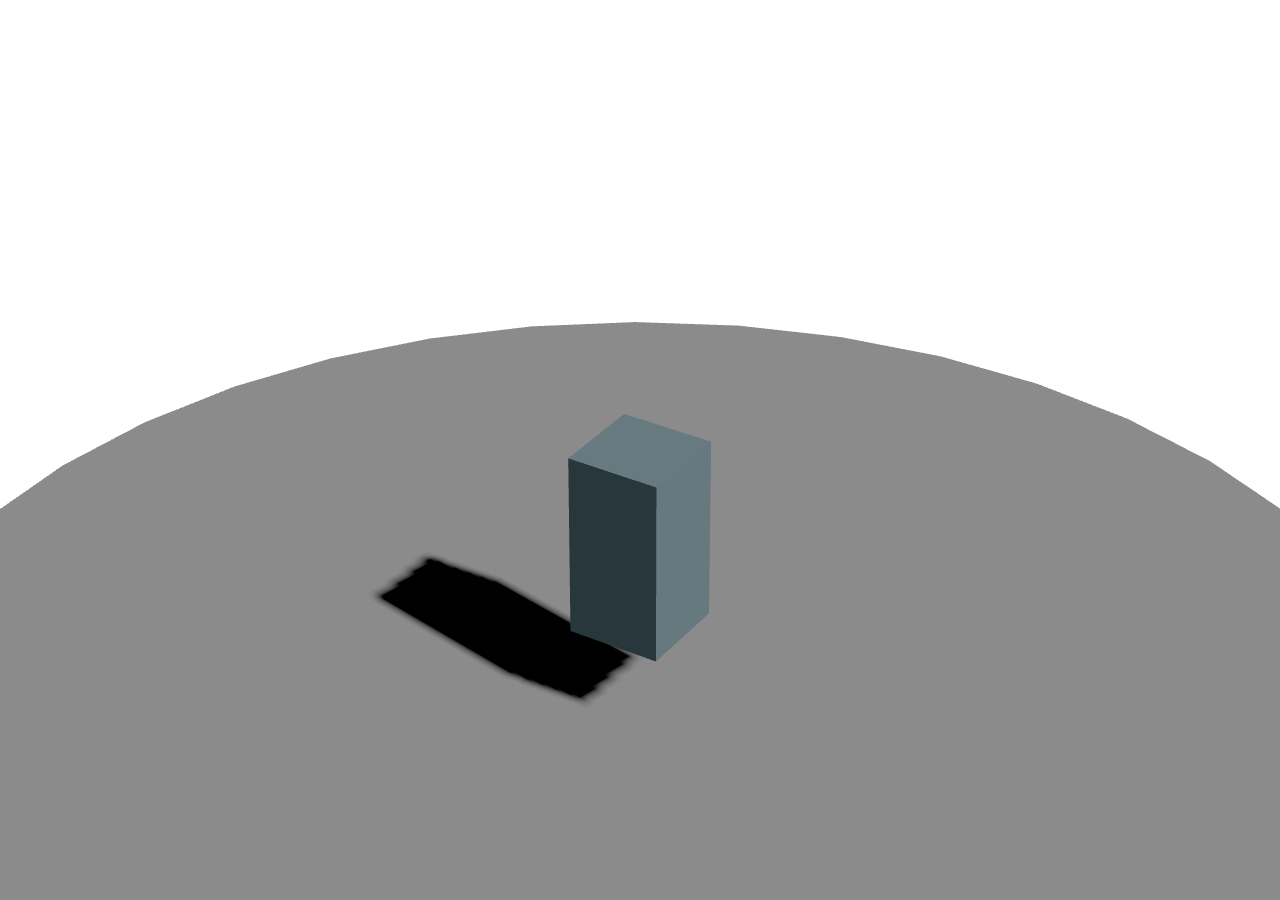
==== index.html @ 312f81fc "Updates" ====
<!doctype html>
<html lang="en">
	<head>
		<meta charset="utf-8" />
		<link rel="icon" href="./favicon.png" />
		<meta name="viewport" content="width=device-width, initial-scale=1" />
		
		<link href="./_app/immutable/assets/2.ef5khwWF.css" rel="stylesheet">
		<link rel="modulepreload" href="./_app/immutable/entry/start.CnGV3Fio.js">
		<link rel="modulepreload" href="./_app/immutable/chunks/entry.BE5B77Zh.js">
		<link rel="modulepreload" href="./_app/immutable/chunks/runtime.Bim-CxsK.js">
		<link rel="modulepreload" href="./_app/immutable/chunks/index.ByXr79-P.js">
		<link rel="modulepreload" href="./_app/immutable/chunks/utils.BVu7suG2.js">
		<link rel="modulepreload" href="./_app/immutable/entry/app.fqS5FLGu.js">
		<link rel="modulepreload" href="./_app/immutable/chunks/render.BRqsvB9q.js">
		<link rel="modulepreload" href="./_app/immutable/chunks/disclose-version.CqPNmbR0.js">
		<link rel="modulepreload" href="./_app/immutable/chunks/index-client.Dnh3FlEX.js">
		<link rel="modulepreload" href="./_app/immutable/chunks/store.BLKL_Ris.js">
		<link rel="modulepreload" href="./_app/immutable/nodes/0.BV6njBDJ.js">
		<link rel="modulepreload" href="./_app/immutable/chunks/snippet.CUXirsE9.js">
		<link rel="modulepreload" href="./_app/immutable/nodes/2.B0wXvwvl.js">
		<link rel="modulepreload" href="./_app/immutable/chunks/lifecycle.EhUpdUOj.js">
	</head>
	<body data-sveltekit-preload-data="hover">
		<div style="display: contents"><!--[--><!--[--><!----><!----><div class="svelte-kvc0f0"><div class="svelte-1osucwe"><canvas class="svelte-1osucwe"><!--[!--><!--]--></canvas></div><!----></div><!----><!----><!----><!--]--> <!--[!--><!--]--><!--]-->
			
			<script>
				{
					__sveltekit_2rb0vq = {
						base: new URL(".", location).pathname.slice(0, -1)
					};

					const element = document.currentScript.parentElement;

					const data = [null,null];

					Promise.all([
						import("./_app/immutable/entry/start.CnGV3Fio.js"),
						import("./_app/immutable/entry/app.fqS5FLGu.js")
					]).then(([kit, app]) => {
						kit.start(app, element, {
							node_ids: [0, 2],
							data,
							form: null,
							error: null
						});
					});
				}
			</script>
		</div>
	</body>
</html>
---- _app/immutable/assets/2.ef5khwWF.css ----
div.svelte-1osucwe{position:relative;width:100%;height:100%}canvas.svelte-1osucwe{display:block;position:relative;width:100%;height:100%}body,html{margin:0}div.svelte-kvc0f0{position:absolute;height:100%;width:100%}
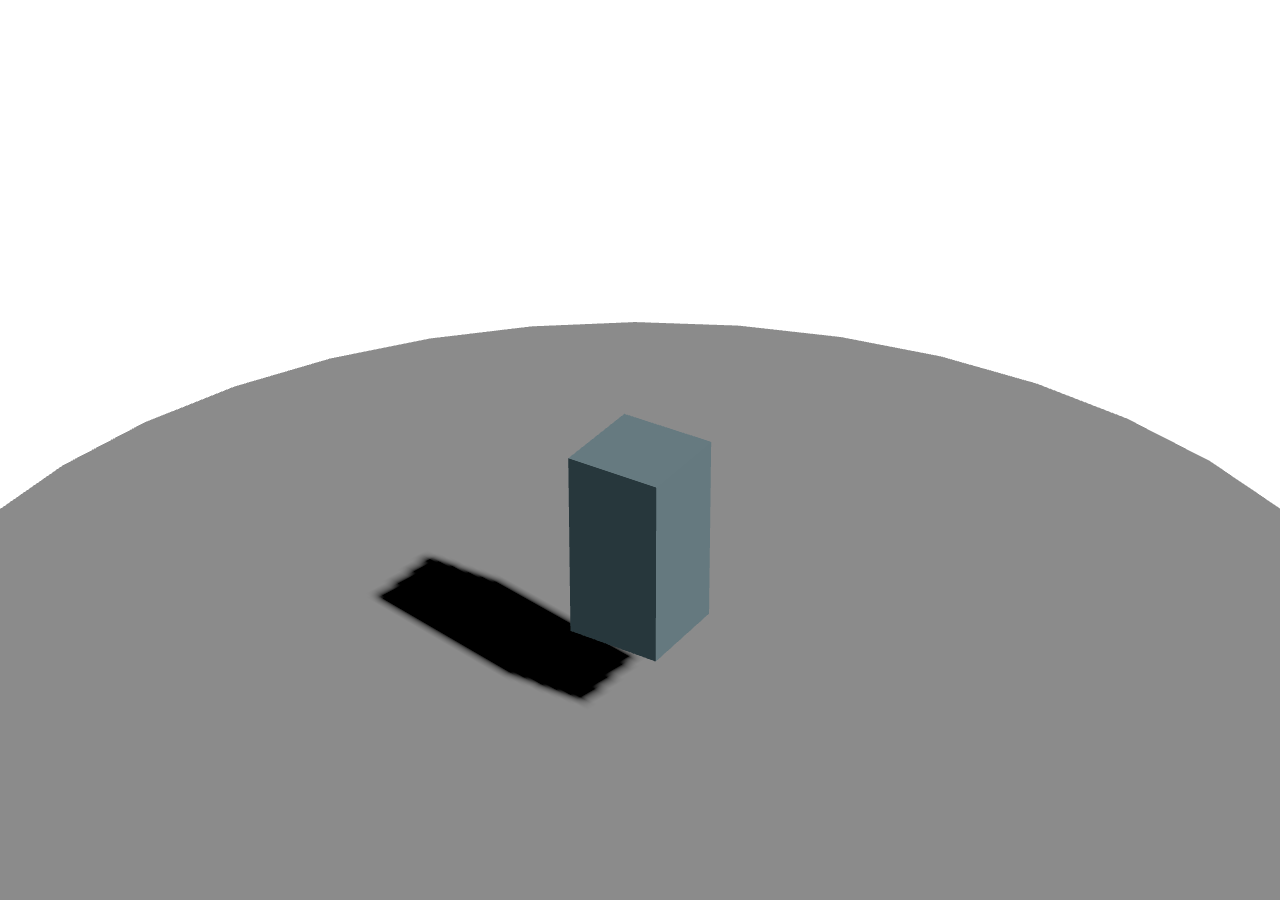
==== commit 82f929da: "v0.0" ====
--- a/index.html
+++ b/index.html
@@ -6,12 +6,12 @@
 		<meta name="viewport" content="width=device-width, initial-scale=1" />
 		
 		<link href="./_app/immutable/assets/2.ef5khwWF.css" rel="stylesheet">
-		<link rel="modulepreload" href="./_app/immutable/entry/start.CnGV3Fio.js">
-		<link rel="modulepreload" href="./_app/immutable/chunks/entry.BE5B77Zh.js">
+		<link rel="modulepreload" href="./_app/immutable/entry/start.msThS4Kn.js">
+		<link rel="modulepreload" href="./_app/immutable/chunks/entry.BydLOsAO.js">
 		<link rel="modulepreload" href="./_app/immutable/chunks/runtime.Bim-CxsK.js">
 		<link rel="modulepreload" href="./_app/immutable/chunks/index.ByXr79-P.js">
 		<link rel="modulepreload" href="./_app/immutable/chunks/utils.BVu7suG2.js">
-		<link rel="modulepreload" href="./_app/immutable/entry/app.fqS5FLGu.js">
+		<link rel="modulepreload" href="./_app/immutable/entry/app.Dt7-jmW2.js">
 		<link rel="modulepreload" href="./_app/immutable/chunks/render.BRqsvB9q.js">
 		<link rel="modulepreload" href="./_app/immutable/chunks/disclose-version.CqPNmbR0.js">
 		<link rel="modulepreload" href="./_app/immutable/chunks/index-client.Dnh3FlEX.js">
@@ -26,7 +26,7 @@
 			
 			<script>
 				{
-					__sveltekit_2rb0vq = {
+					__sveltekit_1cla6c1 = {
 						base: new URL(".", location).pathname.slice(0, -1)
 					};
 
@@ -35,8 +35,8 @@
 					const data = [null,null];
 
 					Promise.all([
-						import("./_app/immutable/entry/start.CnGV3Fio.js"),
-						import("./_app/immutable/entry/app.fqS5FLGu.js")
+						import("./_app/immutable/entry/start.msThS4Kn.js"),
+						import("./_app/immutable/entry/app.Dt7-jmW2.js")
 					]).then(([kit, app]) => {
 						kit.start(app, element, {
 							node_ids: [0, 2],
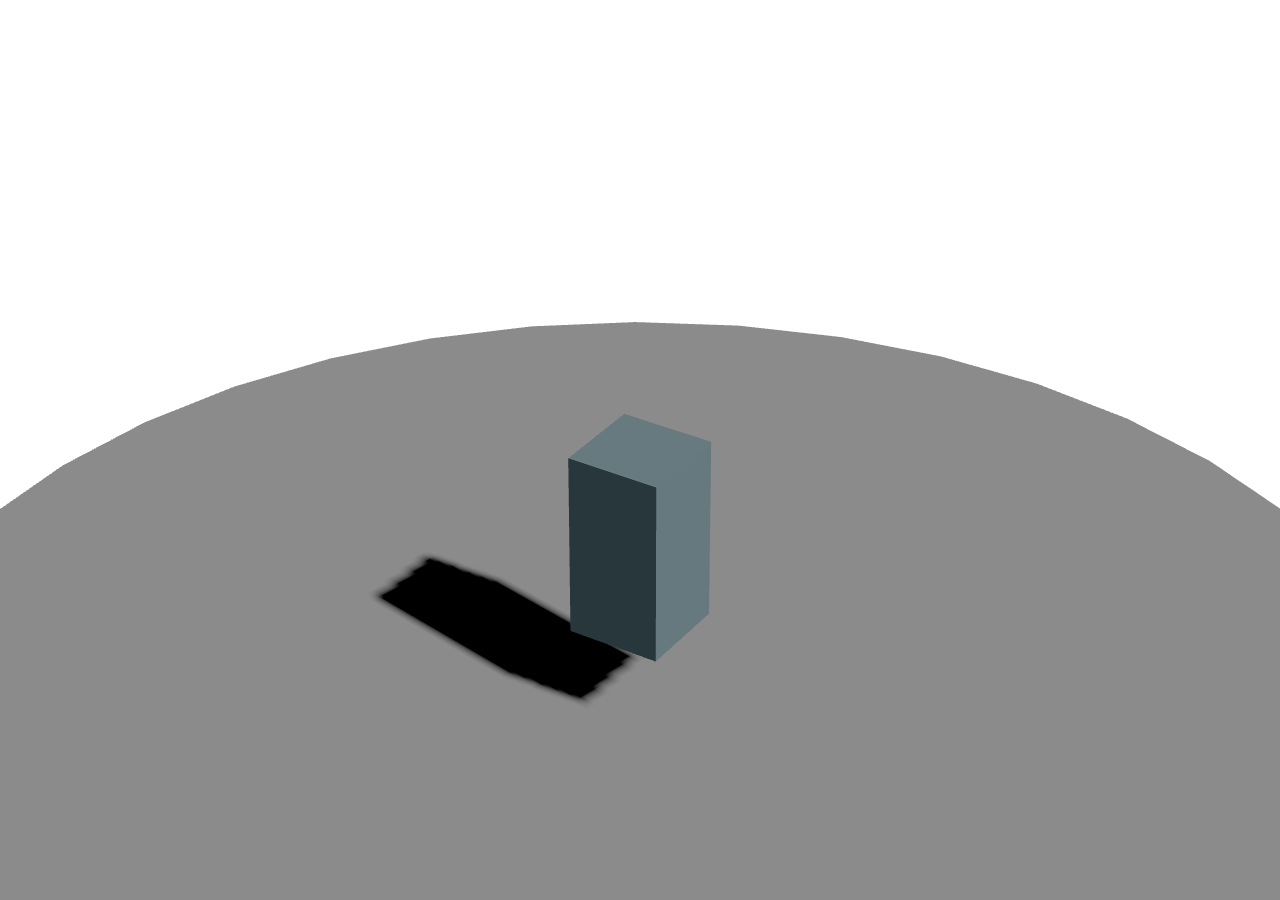
==== commit 651e4b20: "v0.1" ====
--- a/index.html
+++ b/index.html
@@ -6,12 +6,12 @@
 		<meta name="viewport" content="width=device-width, initial-scale=1" />
 		
 		<link href="./_app/immutable/assets/2.ef5khwWF.css" rel="stylesheet">
-		<link rel="modulepreload" href="./_app/immutable/entry/start.msThS4Kn.js">
-		<link rel="modulepreload" href="./_app/immutable/chunks/entry.BydLOsAO.js">
+		<link rel="modulepreload" href="./_app/immutable/entry/start.XKxCTZtn.js">
+		<link rel="modulepreload" href="./_app/immutable/chunks/entry.Dy01wNSy.js">
 		<link rel="modulepreload" href="./_app/immutable/chunks/runtime.Bim-CxsK.js">
 		<link rel="modulepreload" href="./_app/immutable/chunks/index.ByXr79-P.js">
 		<link rel="modulepreload" href="./_app/immutable/chunks/utils.BVu7suG2.js">
-		<link rel="modulepreload" href="./_app/immutable/entry/app.Dt7-jmW2.js">
+		<link rel="modulepreload" href="./_app/immutable/entry/app.nq0RzgVz.js">
 		<link rel="modulepreload" href="./_app/immutable/chunks/render.BRqsvB9q.js">
 		<link rel="modulepreload" href="./_app/immutable/chunks/disclose-version.CqPNmbR0.js">
 		<link rel="modulepreload" href="./_app/immutable/chunks/index-client.Dnh3FlEX.js">
@@ -26,7 +26,7 @@
 			
 			<script>
 				{
-					__sveltekit_1cla6c1 = {
+					__sveltekit_118caou = {
 						base: new URL(".", location).pathname.slice(0, -1)
 					};
 
@@ -35,8 +35,8 @@
 					const data = [null,null];
 
 					Promise.all([
-						import("./_app/immutable/entry/start.msThS4Kn.js"),
-						import("./_app/immutable/entry/app.Dt7-jmW2.js")
+						import("./_app/immutable/entry/start.XKxCTZtn.js"),
+						import("./_app/immutable/entry/app.nq0RzgVz.js")
 					]).then(([kit, app]) => {
 						kit.start(app, element, {
 							node_ids: [0, 2],
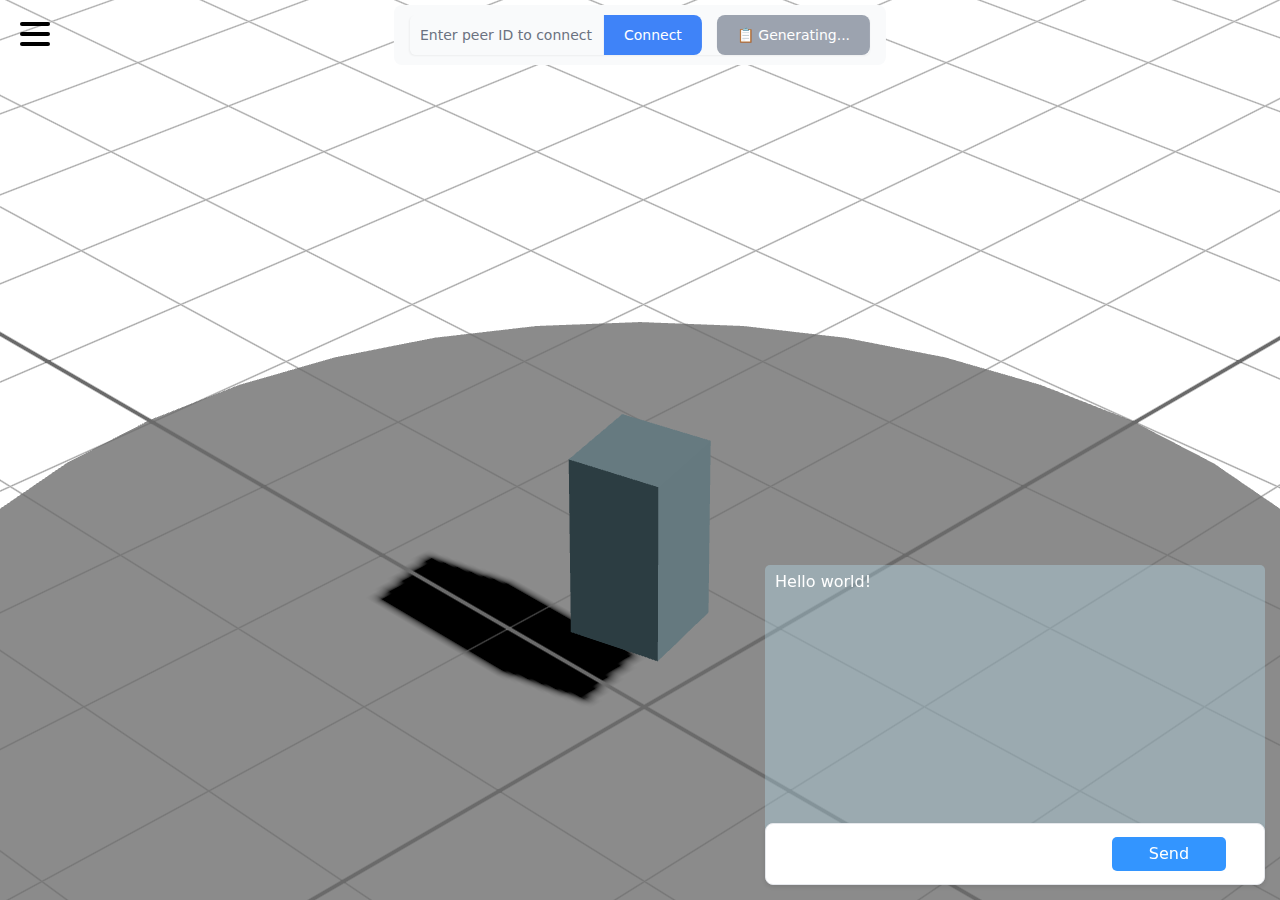
==== commit 4185de2e: "v0.1" ====
--- a/index.html
+++ b/index.html
@@ -5,28 +5,36 @@
 		<link rel="icon" href="./favicon.png" />
 		<meta name="viewport" content="width=device-width, initial-scale=1" />
 		
-		<link href="./_app/immutable/assets/2.ef5khwWF.css" rel="stylesheet">
-		<link rel="modulepreload" href="./_app/immutable/entry/start.XKxCTZtn.js">
-		<link rel="modulepreload" href="./_app/immutable/chunks/entry.Dy01wNSy.js">
-		<link rel="modulepreload" href="./_app/immutable/chunks/runtime.Bim-CxsK.js">
-		<link rel="modulepreload" href="./_app/immutable/chunks/index.ByXr79-P.js">
-		<link rel="modulepreload" href="./_app/immutable/chunks/utils.BVu7suG2.js">
-		<link rel="modulepreload" href="./_app/immutable/entry/app.nq0RzgVz.js">
-		<link rel="modulepreload" href="./_app/immutable/chunks/render.BRqsvB9q.js">
-		<link rel="modulepreload" href="./_app/immutable/chunks/disclose-version.CqPNmbR0.js">
-		<link rel="modulepreload" href="./_app/immutable/chunks/index-client.Dnh3FlEX.js">
-		<link rel="modulepreload" href="./_app/immutable/chunks/store.BLKL_Ris.js">
-		<link rel="modulepreload" href="./_app/immutable/nodes/0.BV6njBDJ.js">
-		<link rel="modulepreload" href="./_app/immutable/chunks/snippet.CUXirsE9.js">
-		<link rel="modulepreload" href="./_app/immutable/nodes/2.B0wXvwvl.js">
-		<link rel="modulepreload" href="./_app/immutable/chunks/lifecycle.EhUpdUOj.js">
+		<link href="./_app/immutable/assets/2.6QviR-kW.css" rel="stylesheet">
+		<link rel="modulepreload" href="./_app/immutable/entry/start.DzxO3l9d.js">
+		<link rel="modulepreload" href="./_app/immutable/chunks/entry.DSr6PuR6.js">
+		<link rel="modulepreload" href="./_app/immutable/chunks/runtime.B_A3xDWe.js">
+		<link rel="modulepreload" href="./_app/immutable/chunks/index.Dho_-FAl.js">
+		<link rel="modulepreload" href="./_app/immutable/chunks/utils.BIxPTm9_.js">
+		<link rel="modulepreload" href="./_app/immutable/entry/app.CsuWdjYa.js">
+		<link rel="modulepreload" href="./_app/immutable/chunks/store.BRPTltKe.js">
+		<link rel="modulepreload" href="./_app/immutable/chunks/disclose-version.5CMN_7dh.js">
+		<link rel="modulepreload" href="./_app/immutable/chunks/index-client.6tONBCF8.js">
+		<link rel="modulepreload" href="./_app/immutable/nodes/0.iTLYF9uK.js">
+		<link rel="modulepreload" href="./_app/immutable/chunks/snippet.38-SaNc1.js">
+		<link rel="modulepreload" href="./_app/immutable/nodes/2.BpQrWCx5.js">
+		<link rel="modulepreload" href="./_app/immutable/chunks/lifecycle._aU0_-46.js"><!--[--><script>
+    if ('color-theme' in localStorage) {
+      // explicit preference - overrides author's choice
+      localStorage.getItem('color-theme') === 'dark' ? window.document.documentElement.classList.add('dark') : window.document.documentElement.classList.remove('dark');
+    } else {
+      // browser preference - does not overrides
+      if (window.matchMedia('(prefers-color-scheme: dark)').matches) window.document.documentElement.classList.add('dark');
+    }
+  </script><!----><!--]-->
 	</head>
 	<body data-sveltekit-preload-data="hover">
-		<div style="display: contents"><!--[--><!--[--><!----><!----><div class="svelte-kvc0f0"><div class="svelte-1osucwe"><canvas class="svelte-1osucwe"><!--[!--><!--]--></canvas></div><!----></div><!----><!----><!----><!--]--> <!--[!--><!--]--><!--]-->
+		<div style="display: contents"><!--[--><!--[--><!----><!----><div class="svelte-kvc0f0"><div class="burger inline-flex rounded-md shadow-sm" style="height: 60px; background-color: rgba(100, 123, 155, 0.4); top: 5px; left: 5px"><svelte-css-wrapper style="display: contents; --color: black;"><button title="Hamburger menu" aria-label="Hamburger menu" aria-expanded="false" class="hamburger hamburger--spin svelte-jas1sv "><span class="hamburger-box svelte-jas1sv"><span class="hamburger-inner svelte-jas1sv"></span></span></button><!----></svelte-css-wrapper></div> <div class="p-8" style="position: absolute; top: 35px; left: 50%; transform: translate(-50%, -50%); z-index: 1;"><!--[!--><!--[--><!----><nav  class="bg-gray-50 dark:bg-gray-700 text-gray-900 dark:text-white rounded-lg border-gray-300 dark:border-gray-700 divide-gray-300 dark:divide-gray-700 px-2 sm:px-4 py-2.5 w-full"><!----><div class="mx-auto flex flex-wrap justify-between items-center container"><!----><!----><div class="inline-flex rounded-md shadow-sm" role="group"><!--[!--><!----><!--[!--><!--]--> <!----><input placeholder="Enter peer ID to connect" class="block w-full disabled:cursor-not-allowed disabled:opacity-50 rtl:text-right p-2.5 focus:border-primary-500 focus:ring-primary-500 dark:focus:border-primary-500 dark:focus:ring-primary-500 bg-gray-50 text-gray-900 dark:bg-gray-600 dark:text-white dark:placeholder-gray-400 border-gray-300 dark:border-gray-500 text-sm rounded-lg nob rounded-r-none border-0" type="text"><!----> <!--[!--><!--]--> <!--[!--><!--]--><!----><!--]--><!----> <!--[!--><!--[--><button type="button" class="text-center font-medium focus-within:ring-4 focus-within:outline-none inline-flex items-center justify-center px-5 py-2.5 text-sm hover:bg-primary-800 dark:hover:bg-primary-700 focus-within:ring-primary-300 dark:focus-within:ring-primary-800 rounded-lg nob rounded-l-none rounded-r-lg bg-blue-500 text-white dark:bg-blue-700 dark:text-gray-200"><!----><!---->Connect<!----></button><!--]--><!--]--><!----> <!--[!--><!--[--><button type="button" class="text-center font-medium focus-within:ring-4 focus-within:outline-none inline-flex items-center justify-center px-5 py-2.5 text-sm hover:bg-primary-800 dark:hover:bg-primary-700 focus-within:ring-primary-300 dark:focus-within:ring-primary-800 rounded-lg nob white bg-gray-400 text-white dark:bg-gray-600 dark:text-gray-200" style="margin-left: 15px;"><!----><p style="white-space: nowrap;">📋 </p><!----></button><!--]--><!--]--><!----></div> <!--[!--><button type="button" class="focus:outline-none whitespace-normal m-0.5 rounded-lg focus:ring-2 p-1.5 focus:ring-gray-400 hover:bg-gray-100 dark:hover:bg-gray-600 ms-3 md:hidden" aria-label="Open main menu"><!--[--><span class="sr-only">Open main menu</span><!--]--> <!----><svg xmlns="http://www.w3.org/2000/svg" role="button" tabindex="0" width="24" height="24" class="h-6 w-6 shrink-0" aria-label="bars 3" fill="none" viewBox="0 0 24 24" stroke-width="2"><!----><path stroke="currentColor" stroke-linecap="round" stroke-linejoin="round" d="M4 6h16M4 12h16M4 18h16"></path> <!----></svg><!----></button><!--]--><!----><!----><!----></div><!----><!----></nav><!----><!--]--><!--]--><!----></div><!----> <!--[!--><!--]--><!----> <!--[!--><!--]--><!----> <div id="chat"><div id="chat-window"><div id="chat-handle" class="drag-handle"></div> <div id="chat-messages"><ul id="messages"><li class="message">Hello world!</li></ul></div></div> <div id="chat-input" class="rounded-lg border border-gray-200 bg-white text-gray-500 dark:border-gray-700 dark:bg-gray-800 dark:text-gray-400"><input type="text" id="message" class="chat-input text-gray-800 dark:text-gray-200"> <input type="button" id="send" value="Send" class="chat-button"></div></div><!----> <div class="dark-mode hidden"><button aria-label="Dark mode" type="button" class="text-gray-500 dark:text-gray-400 hover:bg-gray-100 dark:hover:bg-gray-700 focus:outline-none rounded-lg text-sm p-2.5"><span class="hidden dark:block"><!----><svg class="w-5 h-5" fill="currentColor" viewBox="0 0 20 20" xmlns="http://www.w3.org/2000/svg"><path d="M10 2a1 1 0 011 1v1a1 1 0 11-2 0V3a1 1 0 011-1zm4 8a4 4 0 11-8 0 4 4 0 018 0zm-.464 4.95l.707.707a1 1 0 001.414-1.414l-.707-.707a1 1 0 00-1.414 1.414zm2.12-10.607a1 1 0 010 1.414l-.706.707a1 1 0 11-1.414-1.414l.707-.707a1 1 0 011.414 0zM17 11a1 1 0 100-2h-1a1 1 0 100 2h1zm-7 4a1 1 0 011 1v1a1 1 0 11-2 0v-1a1 1 0 011-1zM5.05 6.464A1 1 0 106.465 5.05l-.708-.707a1 1 0 00-1.414 1.414l.707.707zm1.414 8.486l-.707.707a1 1 0 01-1.414-1.414l.707-.707a1 1 0 011.414 1.414zM4 11a1 1
+  0 100-2H3a1 1 0 000 2h1z" fill-rule="evenodd" clip-rule="evenodd"></path></svg><!----></span> <span class="block dark:hidden"><!----><svg class="w-5 h-5" fill="currentColor" viewBox="0 0 20 20" xmlns="http://www.w3.org/2000/svg"><path d="M17.293 13.293A8 8 0 016.707 2.707a8.001 8.001 0 1010.586 10.586z"></path></svg><!----></span></button><!----></div><!----> <div class="svelte-1osucwe"><canvas class="svelte-1osucwe"><!--[!--><!--]--></canvas></div><!----><!----></div><!----><!----><!----><!--]--> <!--[!--><!--]--><!--]-->
 			
 			<script>
 				{
-					__sveltekit_118caou = {
+					__sveltekit_1pikj6b = {
 						base: new URL(".", location).pathname.slice(0, -1)
 					};
 
@@ -35,8 +43,8 @@
 					const data = [null,null];
 
 					Promise.all([
-						import("./_app/immutable/entry/start.XKxCTZtn.js"),
-						import("./_app/immutable/entry/app.nq0RzgVz.js")
+						import("./_app/immutable/entry/start.DzxO3l9d.js"),
+						import("./_app/immutable/entry/app.CsuWdjYa.js")
 					]).then(([kit, app]) => {
 						kit.start(app, element, {
 							node_ids: [0, 2],
--- a/_app/immutable/assets/2.6QviR-kW.css
+++ b/_app/immutable/assets/2.6QviR-kW.css
@@ -0,0 +1 @@
+div.svelte-1osucwe{position:relative;width:100%;height:100%}canvas.svelte-1osucwe{display:block;position:relative;width:100%;height:100%}ul{padding-left:5px}#chat-window{position:fixed;right:15px;z-index:2;height:300px;bottom:35px;background-color:#bdebff51;color:#fff;padding:10px;border-radius:5px;width:100%;max-width:500px}#chat-messages{height:90%;overflow-y:scroll}.chat-message{padding:5px 10px;border-radius:5px;transition:background-color .3s ease}.chat-message:hover{background-color:#bdebff51}.chat-input{width:70%;padding:5px;border:none;border-radius:5px;background-color:#bdebff51}.chat-button{width:25%;padding:5px;border:none;border-radius:5px;background-color:#007bffcc;color:#fff;cursor:pointer;transition:background-color .3s ease}.chat-button:hover{background-color:#00dfffe6}ul{list-style:none}#chat-input{right:15px;z-index:2;position:fixed;bottom:15px;color:#000;padding:10px 20px;box-shadow:0 2px 4px #0000001a;width:80%;max-width:500px;margin:auto}.drag-handle{cursor:ns-resize;height:5px;width:100%;margin-top:-10.5px}.sent:before{color:#00f;content:"⬆️"}.received:before{color:green;content:"⬇️"}.system:before{color:red;content:"⚠️"}*,:before,:after{--tw-border-spacing-x: 0;--tw-border-spacing-y: 0;--tw-translate-x: 0;--tw-translate-y: 0;--tw-rotate: 0;--tw-skew-x: 0;--tw-skew-y: 0;--tw-scale-x: 1;--tw-scale-y: 1;--tw-pan-x: ;--tw-pan-y: ;--tw-pinch-zoom: ;--tw-scroll-snap-strictness: proximity;--tw-gradient-from-position: ;--tw-gradient-via-position: ;--tw-gradient-to-position: ;--tw-ordinal: ;--tw-slashed-zero: ;--tw-numeric-figure: ;--tw-numeric-spacing: ;--tw-numeric-fraction: ;--tw-ring-inset: ;--tw-ring-offset-width: 0px;--tw-ring-offset-color: #fff;--tw-ring-color: rgb(63 131 248 / .5);--tw-ring-offset-shadow: 0 0 #0000;--tw-ring-shadow: 0 0 #0000;--tw-shadow: 0 0 #0000;--tw-shadow-colored: 0 0 #0000;--tw-blur: ;--tw-brightness: ;--tw-contrast: ;--tw-grayscale: ;--tw-hue-rotate: ;--tw-invert: ;--tw-saturate: ;--tw-sepia: ;--tw-drop-shadow: ;--tw-backdrop-blur: ;--tw-backdrop-brightness: ;--tw-backdrop-contrast: ;--tw-backdrop-grayscale: ;--tw-backdrop-hue-rotate: ;--tw-backdrop-invert: ;--tw-backdrop-opacity: ;--tw-backdrop-saturate: ;--tw-backdrop-sepia: ;--tw-contain-size: ;--tw-contain-layout: ;--tw-contain-paint: ;--tw-contain-style: }::backdrop{--tw-border-spacing-x: 0;--tw-border-spacing-y: 0;--tw-translate-x: 0;--tw-translate-y: 0;--tw-rotate: 0;--tw-skew-x: 0;--tw-skew-y: 0;--tw-scale-x: 1;--tw-scale-y: 1;--tw-pan-x: ;--tw-pan-y: ;--tw-pinch-zoom: ;--tw-scroll-snap-strictness: proximity;--tw-gradient-from-position: ;--tw-gradient-via-position: ;--tw-gradient-to-position: ;--tw-ordinal: ;--tw-slashed-zero: ;--tw-numeric-figure: ;--tw-numeric-spacing: ;--tw-numeric-fraction: ;--tw-ring-inset: ;--tw-ring-offset-width: 0px;--tw-ring-offset-color: #fff;--tw-ring-color: rgb(63 131 248 / .5);--tw-ring-offset-shadow: 0 0 #0000;--tw-ring-shadow: 0 0 #0000;--tw-shadow: 0 0 #0000;--tw-shadow-colored: 0 0 #0000;--tw-blur: ;--tw-brightness: ;--tw-contrast: ;--tw-grayscale: ;--tw-hue-rotate: ;--tw-invert: ;--tw-saturate: ;--tw-sepia: ;--tw-drop-shadow: ;--tw-backdrop-blur: ;--tw-backdrop-brightness: ;--tw-backdrop-contrast: ;--tw-backdrop-grayscale: ;--tw-backdrop-hue-rotate: ;--tw-backdrop-invert: ;--tw-backdrop-opacity: ;--tw-backdrop-saturate: ;--tw-backdrop-sepia: ;--tw-contain-size: ;--tw-contain-layout: ;--tw-contain-paint: ;--tw-contain-style: }*,:before,:after{box-sizing:border-box;border-width:0;border-style:solid;border-color:#e5e7eb}:before,:after{--tw-content: ""}html,:host{line-height:1.5;-webkit-text-size-adjust:100%;-moz-tab-size:4;-o-tab-size:4;tab-size:4;font-family:ui-sans-serif,system-ui,sans-serif,"Apple Color Emoji","Segoe UI Emoji",Segoe UI Symbol,"Noto Color Emoji";font-feature-settings:normal;font-variation-settings:normal;-webkit-tap-highlight-color:transparent}body{margin:0;line-height:inherit}hr{height:0;color:inherit;border-top-width:1px}abbr:where([title]){-webkit-text-decoration:underline dotted;text-decoration:underline dotted}h1,h2,h3,h4,h5,h6{font-size:inherit;font-weight:inherit}a{color:inherit;text-decoration:inherit}b,strong{font-weight:bolder}code,kbd,samp,pre{font-family:ui-monospace,SFMono-Regular,Menlo,Monaco,Consolas,Liberation Mono,Courier New,monospace;font-feature-settings:normal;font-variation-settings:normal;font-size:1em}small{font-size:80%}sub,sup{font-size:75%;line-height:0;position:relative;vertical-align:baseline}sub{bottom:-.25em}sup{top:-.5em}table{text-indent:0;border-color:inherit;border-collapse:collapse}button,input,optgroup,select,textarea{font-family:inherit;font-feature-settings:inherit;font-variation-settings:inherit;font-size:100%;font-weight:inherit;line-height:inherit;letter-spacing:inherit;color:inherit;margin:0;padding:0}button,select{text-transform:none}button,input:where([type=button]),input:where([type=reset]),input:where([type=submit]){-webkit-appearance:button;background-color:transparent;background-image:none}:-moz-focusring{outline:auto}:-moz-ui-invalid{box-shadow:none}progress{vertical-align:baseline}::-webkit-inner-spin-button,::-webkit-outer-spin-button{height:auto}[type=search]{-webkit-appearance:textfield;outline-offset:-2px}::-webkit-search-decoration{-webkit-appearance:none}::-webkit-file-upload-button{-webkit-appearance:button;font:inherit}summary{display:list-item}blockquote,dl,dd,h1,h2,h3,h4,h5,h6,hr,figure,p,pre{margin:0}fieldset{margin:0;padding:0}legend{padding:0}ol,ul,menu{list-style:none;margin:0;padding:0}dialog{padding:0}textarea{resize:vertical}input::-moz-placeholder,textarea::-moz-placeholder{opacity:1;color:#9ca3af}input::placeholder,textarea::placeholder{opacity:1;color:#9ca3af}button,[role=button]{cursor:pointer}:disabled{cursor:default}img,svg,video,canvas,audio,iframe,embed,object{display:block;vertical-align:middle}img,video{max-width:100%;height:auto}[hidden]:where(:not([hidden=until-found])){display:none}[data-tooltip-style^=light]+.tooltip>.tooltip-arrow:before{border-style:solid;border-color:#e5e7eb}[data-tooltip-style^=light]+.tooltip[data-popper-placement^=top]>.tooltip-arrow:before{border-bottom-width:1px;border-right-width:1px}[data-tooltip-style^=light]+.tooltip[data-popper-placement^=right]>.tooltip-arrow:before{border-bottom-width:1px;border-left-width:1px}[data-tooltip-style^=light]+.tooltip[data-popper-placement^=bottom]>.tooltip-arrow:before{border-top-width:1px;border-left-width:1px}[data-tooltip-style^=light]+.tooltip[data-popper-placement^=left]>.tooltip-arrow:before{border-top-width:1px;border-right-width:1px}.tooltip[data-popper-placement^=top]>.tooltip-arrow{bottom:-4px}.tooltip[data-popper-placement^=bottom]>.tooltip-arrow{top:-4px}.tooltip[data-popper-placement^=left]>.tooltip-arrow{right:-4px}.tooltip[data-popper-placement^=right]>.tooltip-arrow{left:-4px}.tooltip.invisible>.tooltip-arrow:before{visibility:hidden}[data-popper-arrow],[data-popper-arrow]:before{position:absolute;width:8px;height:8px;background:inherit}[data-popper-arrow]{visibility:hidden}[data-popper-arrow]:before{content:"";visibility:visible;transform:rotate(45deg)}[data-popper-arrow]:after{content:"";visibility:visible;transform:rotate(45deg);position:absolute;width:9px;height:9px;background:inherit}[role=tooltip]>[data-popper-arrow]:before{border-style:solid;border-color:#e5e7eb}.dark [role=tooltip]>[data-popper-arrow]:before{border-style:solid;border-color:#4b5563}[role=tooltip]>[data-popper-arrow]:after{border-style:solid;border-color:#e5e7eb}.dark [role=tooltip]>[data-popper-arrow]:after{border-style:solid;border-color:#4b5563}[data-popover][role=tooltip][data-popper-placement^=top]>[data-popper-arrow]:before{border-bottom-width:1px;border-right-width:1px}[data-popover][role=tooltip][data-popper-placement^=top]>[data-popper-arrow]:after{border-bottom-width:1px;border-right-width:1px}[data-popover][role=tooltip][data-popper-placement^=right]>[data-popper-arrow]:before{border-bottom-width:1px;border-left-width:1px}[data-popover][role=tooltip][data-popper-placement^=right]>[data-popper-arrow]:after{border-bottom-width:1px;border-left-width:1px}[data-popover][role=tooltip][data-popper-placement^=bottom]>[data-popper-arrow]:before{border-top-width:1px;border-left-width:1px}[data-popover][role=tooltip][data-popper-placement^=bottom]>[data-popper-arrow]:after{border-top-width:1px;border-left-width:1px}[data-popover][role=tooltip][data-popper-placement^=left]>[data-popper-arrow]:before{border-top-width:1px;border-right-width:1px}[data-popover][role=tooltip][data-popper-placement^=left]>[data-popper-arrow]:after{border-top-width:1px;border-right-width:1px}[data-popover][role=tooltip][data-popper-placement^=top]>[data-popper-arrow]{bottom:-5px}[data-popover][role=tooltip][data-popper-placement^=bottom]>[data-popper-arrow]{top:-5px}[data-popover][role=tooltip][data-popper-placement^=left]>[data-popper-arrow]{right:-5px}[data-popover][role=tooltip][data-popper-placement^=right]>[data-popper-arrow]{left:-5px}[type=text],[type=email],[type=url],[type=password],[type=number],[type=date],[type=datetime-local],[type=month],[type=search],[type=tel],[type=time],[type=week],[multiple],textarea,select{-webkit-appearance:none;-moz-appearance:none;appearance:none;background-color:#fff;border-color:#6b7280;border-width:1px;border-radius:0;padding:.5rem .75rem;font-size:1rem;line-height:1.5rem;--tw-shadow: 0 0 #0000}[type=text]:focus,[type=email]:focus,[type=url]:focus,[type=password]:focus,[type=number]:focus,[type=date]:focus,[type=datetime-local]:focus,[type=month]:focus,[type=search]:focus,[type=tel]:focus,[type=time]:focus,[type=week]:focus,[multiple]:focus,textarea:focus,select:focus{outline:2px solid transparent;outline-offset:2px;--tw-ring-inset: var(--tw-empty, );--tw-ring-offset-width: 0px;--tw-ring-offset-color: #fff;--tw-ring-color: #1C64F2;--tw-ring-offset-shadow: var(--tw-ring-inset) 0 0 0 var(--tw-ring-offset-width) var(--tw-ring-offset-color);--tw-ring-shadow: var(--tw-ring-inset) 0 0 0 calc(1px + var(--tw-ring-offset-width)) var(--tw-ring-color);box-shadow:var(--tw-ring-offset-shadow),var(--tw-ring-shadow),var(--tw-shadow);border-color:#1c64f2}input::-moz-placeholder,textarea::-moz-placeholder{color:#6b7280;opacity:1}input::placeholder,textarea::placeholder{color:#6b7280;opacity:1}::-webkit-datetime-edit-fields-wrapper{padding:0}input[type=time]::-webkit-calendar-picker-indicator{background:none}select:not([size]){background-image:url("data:image/svg+xml,%3csvg aria-hidden='true' xmlns='http://www.w3.org/2000/svg' fill='none' viewBox='0 0 10 6'%3e %3cpath stroke='%236B7280' stroke-linecap='round' stroke-linejoin='round' stroke-width='2' d='m1 1 4 4 4-4'/%3e %3c/svg%3e");background-position:right .75rem center;background-repeat:no-repeat;background-size:.75em .75em;padding-right:2.5rem;-webkit-print-color-adjust:exact;print-color-adjust:exact}:is([dir=rtl]) select:not([size]){background-position:left .75rem center;padding-right:.75rem;padding-left:0}[multiple]{background-image:initial;background-position:initial;background-repeat:unset;background-size:initial;padding-right:.75rem;-webkit-print-color-adjust:unset;print-color-adjust:unset}[type=checkbox],[type=radio]{-webkit-appearance:none;-moz-appearance:none;appearance:none;padding:0;-webkit-print-color-adjust:exact;print-color-adjust:exact;display:inline-block;vertical-align:middle;background-origin:border-box;-webkit-user-select:none;-moz-user-select:none;user-select:none;flex-shrink:0;height:1rem;width:1rem;color:#1c64f2;background-color:#fff;border-color:#6b7280;border-width:1px;--tw-shadow: 0 0 #0000}[type=checkbox]{border-radius:0}[type=radio]{border-radius:100%}[type=checkbox]:focus,[type=radio]:focus{outline:2px solid transparent;outline-offset:2px;--tw-ring-inset: var(--tw-empty, );--tw-ring-offset-width: 2px;--tw-ring-offset-color: #fff;--tw-ring-color: #1C64F2;--tw-ring-offset-shadow: var(--tw-ring-inset) 0 0 0 var(--tw-ring-offset-width) var(--tw-ring-offset-color);--tw-ring-shadow: var(--tw-ring-inset) 0 0 0 calc(2px + var(--tw-ring-offset-width)) var(--tw-ring-color);box-shadow:var(--tw-ring-offset-shadow),var(--tw-ring-shadow),var(--tw-shadow)}[type=checkbox]:checked,[type=radio]:checked,.dark [type=checkbox]:checked,.dark [type=radio]:checked{border-color:transparent;background-color:currentColor;background-size:.55em .55em;background-position:center;background-repeat:no-repeat}[type=checkbox]:checked{background-image:url("data:image/svg+xml,%3csvg aria-hidden='true' xmlns='http://www.w3.org/2000/svg' fill='none' viewBox='0 0 16 12'%3e %3cpath stroke='white' stroke-linecap='round' stroke-linejoin='round' stroke-width='3' d='M1 5.917 5.724 10.5 15 1.5'/%3e %3c/svg%3e");background-repeat:no-repeat;background-size:.55em .55em;-webkit-print-color-adjust:exact;print-color-adjust:exact}[type=radio]:checked{background-image:url("data:image/svg+xml,%3csvg viewBox='0 0 16 16' fill='white' xmlns='http://www.w3.org/2000/svg'%3e%3ccircle cx='8' cy='8' r='3'/%3e%3c/svg%3e");background-size:1em 1em}.dark [type=radio]:checked{background-image:url("data:image/svg+xml,%3csvg viewBox='0 0 16 16' fill='white' xmlns='http://www.w3.org/2000/svg'%3e%3ccircle cx='8' cy='8' r='3'/%3e%3c/svg%3e");background-size:1em 1em}[type=checkbox]:indeterminate{background-image:url("data:image/svg+xml,%3csvg aria-hidden='true' xmlns='http://www.w3.org/2000/svg' fill='none' viewBox='0 0 16 12'%3e %3cpath stroke='white' stroke-linecap='round' stroke-linejoin='round' stroke-width='3' d='M0.5 6h14'/%3e %3c/svg%3e");background-color:currentColor;border-color:transparent;background-position:center;background-repeat:no-repeat;background-size:.55em .55em;-webkit-print-color-adjust:exact;print-color-adjust:exact}[type=checkbox]:indeterminate:hover,[type=checkbox]:indeterminate:focus{border-color:transparent;background-color:currentColor}[type=file]{background:unset;border-color:inherit;border-width:0;border-radius:0;padding:0;font-size:unset;line-height:inherit}[type=file]:focus{outline:1px auto inherit}input[type=file]::file-selector-button{color:#fff;background:#1f2937;border:0;font-weight:500;font-size:.875rem;cursor:pointer;padding:.625rem 1rem .625rem 2rem;margin-inline-start:-1rem;margin-inline-end:1rem}input[type=file]::file-selector-button:hover{background:#374151}:is([dir=rtl]) input[type=file]::file-selector-button{padding-right:2rem;padding-left:1rem}.dark input[type=file]::file-selector-button{color:#fff;background:#4b5563}.dark input[type=file]::file-selector-button:hover{background:#6b7280}input[type=range]::-webkit-slider-thumb{height:1.25rem;width:1.25rem;background:#1c64f2;border-radius:9999px;border:0;appearance:none;-moz-appearance:none;-webkit-appearance:none;cursor:pointer}input[type=range]:disabled::-webkit-slider-thumb{background:#9ca3af}.dark input[type=range]:disabled::-webkit-slider-thumb{background:#6b7280}input[type=range]:focus::-webkit-slider-thumb{outline:2px solid transparent;outline-offset:2px;--tw-ring-offset-shadow: var(--tw-ring-inset) 0 0 0 var(--tw-ring-offset-width) var(--tw-ring-offset-color);--tw-ring-shadow: var(--tw-ring-inset) 0 0 0 calc(4px + var(--tw-ring-offset-width)) var(--tw-ring-color);box-shadow:var(--tw-ring-offset-shadow),var(--tw-ring-shadow),var(--tw-shadow, 0 0 #0000);--tw-ring-opacity: 1px;--tw-ring-color: rgb(164 202 254 / var(--tw-ring-opacity))}input[type=range]::-moz-range-thumb{height:1.25rem;width:1.25rem;background:#1c64f2;border-radius:9999px;border:0;appearance:none;-moz-appearance:none;-webkit-appearance:none;cursor:pointer}input[type=range]:disabled::-moz-range-thumb{background:#9ca3af}.dark input[type=range]:disabled::-moz-range-thumb{background:#6b7280}input[type=range]::-moz-range-progress{background:#3f83f8}input[type=range]::-ms-fill-lower{background:#3f83f8}input[type=range].range-sm::-webkit-slider-thumb{height:1rem;width:1rem}input[type=range].range-lg::-webkit-slider-thumb{height:1.5rem;width:1.5rem}input[type=range].range-sm::-moz-range-thumb{height:1rem;width:1rem}input[type=range].range-lg::-moz-range-thumb{height:1.5rem;width:1.5rem}.container{width:100%}@media (min-width: 640px){.container{max-width:640px}}@media (min-width: 768px){.container{max-width:768px}}@media (min-width: 1024px){.container{max-width:1024px}}@media (min-width: 1280px){.container{max-width:1280px}}@media (min-width: 1536px){.container{max-width:1536px}}.sr-only{position:absolute;width:1px;height:1px;padding:0;margin:-1px;overflow:hidden;clip:rect(0,0,0,0);white-space:nowrap;border-width:0}.pointer-events-none{pointer-events:none}.static{position:static}.fixed{position:fixed}.absolute{position:absolute}.relative{position:relative}.sticky{position:sticky}.-inset-1{top:-.25rem;right:-.25rem;bottom:-.25rem;left:-.25rem}.inset-0{top:0;right:0;bottom:0;left:0}.inset-x-0{left:0;right:0}.inset-y-0{top:0;bottom:0}.-left-\[17px\]{left:-17px}.-right-\[16px\]{right:-16px}.-right-\[17px\]{right:-17px}.-start-1\.5{inset-inline-start:-.375rem}.-start-14{inset-inline-start:-3.5rem}.-start-3{inset-inline-start:-.75rem}.bottom-0{bottom:0}.bottom-4{bottom:1rem}.bottom-5{bottom:1.25rem}.bottom-6{bottom:1.5rem}.end-0{inset-inline-end:0px}.end-2\.5{inset-inline-end:.625rem}.end-5{inset-inline-end:1.25rem}.end-6{inset-inline-end:1.5rem}.left-1\/2{left:50%}.right-0{right:0}.start-0{inset-inline-start:0px}.start-1{inset-inline-start:.25rem}.start-1\/2{inset-inline-start:50%}.start-2\.5{inset-inline-start:.625rem}.start-5{inset-inline-start:1.25rem}.top-0{top:0}.top-1{top:.25rem}.top-1\/2{top:50%}.top-2{top:.5rem}.top-3{top:.75rem}.top-4{top:1rem}.top-5{top:1.25rem}.top-6{top:1.5rem}.top-\[124px\]{top:124px}.top-\[142px\]{top:142px}.top-\[178px\]{top:178px}.top-\[40px\]{top:40px}.top-\[72px\]{top:72px}.top-\[88px\]{top:88px}.top-\[calc\(100\%\+1rem\)\]{top:calc(100% + 1rem)}.-z-10{z-index:-10}.z-0{z-index:0}.z-10{z-index:10}.z-30{z-index:30}.z-40{z-index:40}.z-50{z-index:50}.col-span-2{grid-column:span 2 / span 2}.m-0\.5{margin:.125rem}.-mx-1\.5{margin-left:-.375rem;margin-right:-.375rem}.-my-1\.5{margin-top:-.375rem;margin-bottom:-.375rem}.mx-2{margin-left:.5rem;margin-right:.5rem}.mx-4{margin-left:1rem;margin-right:1rem}.mx-auto{margin-left:auto;margin-right:auto}.my-1{margin-top:.25rem;margin-bottom:.25rem}.my-2{margin-top:.5rem;margin-bottom:.5rem}.my-8{margin-top:2rem;margin-bottom:2rem}.-mb-px{margin-bottom:-1px}.-me-1\.5{margin-inline-end:-.375rem}.-ms-4{margin-inline-start:-1rem}.-mt-px{margin-top:-1px}.mb-1{margin-bottom:.25rem}.mb-10{margin-bottom:2.5rem}.mb-2{margin-bottom:.5rem}.mb-2\.5{margin-bottom:.625rem}.mb-3{margin-bottom:.75rem}.mb-4{margin-bottom:1rem}.mb-5{margin-bottom:1.25rem}.mb-6{margin-bottom:1.5rem}.mb-px{margin-bottom:1px}.me-1{margin-inline-end:.25rem}.me-2{margin-inline-end:.5rem}.me-3{margin-inline-end:.75rem}.me-4{margin-inline-end:1rem}.ms-1{margin-inline-start:.25rem}.ms-1\.5{margin-inline-start:.375rem}.ms-2{margin-inline-start:.5rem}.ms-3{margin-inline-start:.75rem}.ms-4{margin-inline-start:1rem}.ms-6{margin-inline-start:1.5rem}.ms-auto{margin-inline-start:auto}.mt-1{margin-top:.25rem}.mt-1\.5{margin-top:.375rem}.mt-2{margin-top:.5rem}.mt-3{margin-top:.75rem}.mt-4{margin-top:1rem}.mt-6{margin-top:1.5rem}.block{display:block}.inline-block{display:inline-block}.\!inline{display:inline!important}.inline{display:inline}.flex{display:flex}.inline-flex{display:inline-flex}.table{display:table}.grid{display:grid}.contents{display:contents}.\!hidden{display:none!important}.hidden{display:none}.h-1{height:.25rem}.h-10{height:2.5rem}.h-12{height:3rem}.h-14{height:3.5rem}.h-16{height:4rem}.h-2{height:.5rem}.h-2\.5{height:.625rem}.h-20{height:5rem}.h-24{height:6rem}.h-3{height:.75rem}.h-3\.5{height:.875rem}.h-36{height:9rem}.h-4{height:1rem}.h-48{height:12rem}.h-5{height:1.25rem}.h-56{height:14rem}.h-6{height:1.5rem}.h-64{height:16rem}.h-7{height:1.75rem}.h-72{height:18rem}.h-8{height:2rem}.h-80{height:20rem}.h-9{height:2.25rem}.h-96{height:24rem}.h-\[10px\]{height:10px}.h-\[140px\]{height:140px}.h-\[156px\]{height:156px}.h-\[172px\]{height:172px}.h-\[17px\]{height:17px}.h-\[18px\]{height:18px}.h-\[193px\]{height:193px}.h-\[213px\]{height:213px}.h-\[24px\]{height:24px}.h-\[32px\]{height:32px}.h-\[41px\]{height:41px}.h-\[426px\]{height:426px}.h-\[454px\]{height:454px}.h-\[46px\]{height:46px}.h-\[52px\]{height:52px}.h-\[55px\]{height:55px}.h-\[572px\]{height:572px}.h-\[5px\]{height:5px}.h-\[600px\]{height:600px}.h-\[63px\]{height:63px}.h-\[64px\]{height:64px}.h-auto{height:auto}.h-full{height:100%}.h-modal{height:calc(100% - 2rem)}.h-px{height:1px}.max-h-64{max-height:16rem}.max-h-\[90vh\]{max-height:90vh}.max-h-full{max-height:100%}.min-h-\[2\.4rem\]{min-height:2.4rem}.min-h-\[2\.7rem\]{min-height:2.7rem}.min-h-\[3\.2rem\]{min-height:3.2rem}.\!w-full{width:100%!important}.w-1{width:.25rem}.w-1\/2{width:50%}.w-10{width:2.5rem}.w-10\/12{width:83.333333%}.w-11{width:2.75rem}.w-11\/12{width:91.666667%}.w-12{width:3rem}.w-14{width:3.5rem}.w-2{width:.5rem}.w-2\.5{width:.625rem}.w-2\/4{width:50%}.w-20{width:5rem}.w-24{width:6rem}.w-3{width:.75rem}.w-3\.5{width:.875rem}.w-32{width:8rem}.w-36{width:9rem}.w-4{width:1rem}.w-40{width:10rem}.w-48{width:12rem}.w-5{width:1.25rem}.w-6{width:1.5rem}.w-64{width:16rem}.w-8{width:2rem}.w-8\/12{width:66.666667%}.w-80{width:20rem}.w-9{width:2.25rem}.w-9\/12{width:75%}.w-\[10px\]{width:10px}.w-\[148px\]{width:148px}.w-\[188px\]{width:188px}.w-\[1px\]{width:1px}.w-\[208px\]{width:208px}.w-\[272px\]{width:272px}.w-\[300px\]{width:300px}.w-\[3px\]{width:3px}.w-\[52px\]{width:52px}.w-\[56px\]{width:56px}.w-\[6px\]{width:6px}.w-\[calc\(100\%-2rem\)\]{width:calc(100% - 2rem)}.w-full{width:100%}.min-w-full{min-width:100%}.max-w-2xl{max-width:42rem}.max-w-4xl{max-width:56rem}.max-w-60{max-width:15rem}.max-w-7xl{max-width:80rem}.max-w-\[133px\]{max-width:133px}.max-w-\[301px\]{max-width:301px}.max-w-\[341px\]{max-width:341px}.max-w-\[351px\]{max-width:351px}.max-w-\[540px\]{max-width:540px}.max-w-\[640px\]{max-width:640px}.max-w-\[83px\]{max-width:83px}.max-w-full{max-width:100%}.max-w-lg{max-width:32rem}.max-w-md{max-width:28rem}.max-w-screen-md{max-width:768px}.max-w-screen-xl{max-width:1280px}.max-w-sm{max-width:24rem}.max-w-xl{max-width:36rem}.max-w-xs{max-width:20rem}.flex-1{flex:1 1 0%}.flex-shrink-0,.shrink-0{flex-shrink:0}.origin-left{transform-origin:left}.-translate-x-1\/2{--tw-translate-x: -50%;transform:translate(var(--tw-translate-x),var(--tw-translate-y)) rotate(var(--tw-rotate)) skew(var(--tw-skew-x)) skewY(var(--tw-skew-y)) scaleX(var(--tw-scale-x)) scaleY(var(--tw-scale-y))}.-translate-x-1\/3{--tw-translate-x: -33.333333%;transform:translate(var(--tw-translate-x),var(--tw-translate-y)) rotate(var(--tw-rotate)) skew(var(--tw-skew-x)) skewY(var(--tw-skew-y)) scaleX(var(--tw-scale-x)) scaleY(var(--tw-scale-y))}.-translate-y-1\/2{--tw-translate-y: -50%;transform:translate(var(--tw-translate-x),var(--tw-translate-y)) rotate(var(--tw-rotate)) skew(var(--tw-skew-x)) skewY(var(--tw-skew-y)) scaleX(var(--tw-scale-x)) scaleY(var(--tw-scale-y))}.-translate-y-1\/3{--tw-translate-y: -33.333333%;transform:translate(var(--tw-translate-x),var(--tw-translate-y)) rotate(var(--tw-rotate)) skew(var(--tw-skew-x)) skewY(var(--tw-skew-y)) scaleX(var(--tw-scale-x)) scaleY(var(--tw-scale-y))}.-translate-y-4{--tw-translate-y: -1rem;transform:translate(var(--tw-translate-x),var(--tw-translate-y)) rotate(var(--tw-rotate)) skew(var(--tw-skew-x)) skewY(var(--tw-skew-y)) scaleX(var(--tw-scale-x)) scaleY(var(--tw-scale-y))}.-translate-y-6{--tw-translate-y: -1.5rem;transform:translate(var(--tw-translate-x),var(--tw-translate-y)) rotate(var(--tw-rotate)) skew(var(--tw-skew-x)) skewY(var(--tw-skew-y)) scaleX(var(--tw-scale-x)) scaleY(var(--tw-scale-y))}.translate-x-1\/3{--tw-translate-x: 33.333333%;transform:translate(var(--tw-translate-x),var(--tw-translate-y)) rotate(var(--tw-rotate)) skew(var(--tw-skew-x)) skewY(var(--tw-skew-y)) scaleX(var(--tw-scale-x)) scaleY(var(--tw-scale-y))}.translate-y-1\/3{--tw-translate-y: 33.333333%;transform:translate(var(--tw-translate-x),var(--tw-translate-y)) rotate(var(--tw-rotate)) skew(var(--tw-skew-x)) skewY(var(--tw-skew-y)) scaleX(var(--tw-scale-x)) scaleY(var(--tw-scale-y))}.rotate-45{--tw-rotate: 45deg;transform:translate(var(--tw-translate-x),var(--tw-translate-y)) rotate(var(--tw-rotate)) skew(var(--tw-skew-x)) skewY(var(--tw-skew-y)) scaleX(var(--tw-scale-x)) scaleY(var(--tw-scale-y))}.scale-75{--tw-scale-x: .75;--tw-scale-y: .75;transform:translate(var(--tw-translate-x),var(--tw-translate-y)) rotate(var(--tw-rotate)) skew(var(--tw-skew-x)) skewY(var(--tw-skew-y)) scaleX(var(--tw-scale-x)) scaleY(var(--tw-scale-y))}.transform{transform:translate(var(--tw-translate-x),var(--tw-translate-y)) rotate(var(--tw-rotate)) skew(var(--tw-skew-x)) skewY(var(--tw-skew-y)) scaleX(var(--tw-scale-x)) scaleY(var(--tw-scale-y))}@keyframes pulse{50%{opacity:.5}}.animate-pulse{animation:pulse 2s cubic-bezier(.4,0,.6,1) infinite}@keyframes spin{to{transform:rotate(360deg)}}.animate-spin{animation:spin 1s linear infinite}.cursor-not-allowed{cursor:not-allowed}.cursor-pointer{cursor:pointer}.list-inside{list-style-position:inside}.list-outside{list-style-position:outside}.list-decimal{list-style-type:decimal}.list-disc{list-style-type:disc}.list-none{list-style-type:none}.appearance-none{-webkit-appearance:none;-moz-appearance:none;appearance:none}.grid-flow-row{grid-auto-flow:row}.grid-cols-1{grid-template-columns:repeat(1,minmax(0,1fr))}.grid-cols-2{grid-template-columns:repeat(2,minmax(0,1fr))}.grid-cols-3{grid-template-columns:repeat(3,minmax(0,1fr))}.grid-cols-4{grid-template-columns:repeat(4,minmax(0,1fr))}.grid-cols-7{grid-template-columns:repeat(7,minmax(0,1fr))}.flex-row{flex-direction:row}.flex-col{flex-direction:column}.flex-col-reverse{flex-direction:column-reverse}.flex-wrap{flex-wrap:wrap}.items-start{align-items:flex-start}.items-end{align-items:flex-end}.items-center{align-items:center}.items-baseline{align-items:baseline}.justify-start{justify-content:flex-start}.justify-end{justify-content:flex-end}.justify-center{justify-content:center}.justify-between{justify-content:space-between}.justify-around{justify-content:space-around}.gap-1{gap:.25rem}.gap-2{gap:.5rem}.gap-3{gap:.75rem}.gap-8{gap:2rem}.gap-y-4{row-gap:1rem}.-space-x-px>:not([hidden])~:not([hidden]){--tw-space-x-reverse: 0;margin-right:calc(-1px * var(--tw-space-x-reverse));margin-left:calc(-1px * calc(1 - var(--tw-space-x-reverse)))}.space-x-1>:not([hidden])~:not([hidden]){--tw-space-x-reverse: 0;margin-right:calc(.25rem * var(--tw-space-x-reverse));margin-left:calc(.25rem * calc(1 - var(--tw-space-x-reverse)))}.space-x-2>:not([hidden])~:not([hidden]){--tw-space-x-reverse: 0;margin-right:calc(.5rem * var(--tw-space-x-reverse));margin-left:calc(.5rem * calc(1 - var(--tw-space-x-reverse)))}.space-x-3>:not([hidden])~:not([hidden]){--tw-space-x-reverse: 0;margin-right:calc(.75rem * var(--tw-space-x-reverse));margin-left:calc(.75rem * calc(1 - var(--tw-space-x-reverse)))}.space-x-4>:not([hidden])~:not([hidden]){--tw-space-x-reverse: 0;margin-right:calc(1rem * var(--tw-space-x-reverse));margin-left:calc(1rem * calc(1 - var(--tw-space-x-reverse)))}.space-x-6>:not([hidden])~:not([hidden]){--tw-space-x-reverse: 0;margin-right:calc(1.5rem * var(--tw-space-x-reverse));margin-left:calc(1.5rem * calc(1 - var(--tw-space-x-reverse)))}.space-y-1>:not([hidden])~:not([hidden]){--tw-space-y-reverse: 0;margin-top:calc(.25rem * calc(1 - var(--tw-space-y-reverse)));margin-bottom:calc(.25rem * var(--tw-space-y-reverse))}.space-y-2>:not([hidden])~:not([hidden]){--tw-space-y-reverse: 0;margin-top:calc(.5rem * calc(1 - var(--tw-space-y-reverse)));margin-bottom:calc(.5rem * var(--tw-space-y-reverse))}.space-y-2\.5>:not([hidden])~:not([hidden]){--tw-space-y-reverse: 0;margin-top:calc(.625rem * calc(1 - var(--tw-space-y-reverse)));margin-bottom:calc(.625rem * var(--tw-space-y-reverse))}.space-y-4>:not([hidden])~:not([hidden]){--tw-space-y-reverse: 0;margin-top:calc(1rem * calc(1 - var(--tw-space-y-reverse)));margin-bottom:calc(1rem * var(--tw-space-y-reverse))}.space-y-8>:not([hidden])~:not([hidden]){--tw-space-y-reverse: 0;margin-top:calc(2rem * calc(1 - var(--tw-space-y-reverse)));margin-bottom:calc(2rem * var(--tw-space-y-reverse))}.divide-x>:not([hidden])~:not([hidden]){--tw-divide-x-reverse: 0;border-right-width:calc(1px * var(--tw-divide-x-reverse));border-left-width:calc(1px * calc(1 - var(--tw-divide-x-reverse)))}.divide-y>:not([hidden])~:not([hidden]){--tw-divide-y-reverse: 0;border-top-width:calc(1px * calc(1 - var(--tw-divide-y-reverse)));border-bottom-width:calc(1px * var(--tw-divide-y-reverse))}.divide-blue-300>:not([hidden])~:not([hidden]){--tw-divide-opacity: 1;border-color:rgb(164 202 254 / var(--tw-divide-opacity))}.divide-gray-100>:not([hidden])~:not([hidden]){--tw-divide-opacity: 1;border-color:rgb(243 244 246 / var(--tw-divide-opacity))}.divide-gray-200>:not([hidden])~:not([hidden]){--tw-divide-opacity: 1;border-color:rgb(229 231 235 / var(--tw-divide-opacity))}.divide-gray-300>:not([hidden])~:not([hidden]){--tw-divide-opacity: 1;border-color:rgb(209 213 219 / var(--tw-divide-opacity))}.divide-gray-500>:not([hidden])~:not([hidden]){--tw-divide-opacity: 1;border-color:rgb(107 114 128 / var(--tw-divide-opacity))}.divide-gray-700>:not([hidden])~:not([hidden]){--tw-divide-opacity: 1;border-color:rgb(55 65 81 / var(--tw-divide-opacity))}.divide-green-300>:not([hidden])~:not([hidden]){--tw-divide-opacity: 1;border-color:rgb(132 225 188 / var(--tw-divide-opacity))}.divide-indigo-300>:not([hidden])~:not([hidden]){--tw-divide-opacity: 1;border-color:rgb(180 198 252 / var(--tw-divide-opacity))}.divide-orange-300>:not([hidden])~:not([hidden]){--tw-divide-opacity: 1;border-color:rgb(253 186 140 / var(--tw-divide-opacity))}.divide-pink-300>:not([hidden])~:not([hidden]){--tw-divide-opacity: 1;border-color:rgb(248 180 217 / var(--tw-divide-opacity))}.divide-primary-500>:not([hidden])~:not([hidden]){--tw-divide-opacity: 1;border-color:rgb(254 121 93 / var(--tw-divide-opacity))}.divide-purple-300>:not([hidden])~:not([hidden]){--tw-divide-opacity: 1;border-color:rgb(202 191 253 / var(--tw-divide-opacity))}.divide-red-300>:not([hidden])~:not([hidden]){--tw-divide-opacity: 1;border-color:rgb(248 180 180 / var(--tw-divide-opacity))}.divide-yellow-300>:not([hidden])~:not([hidden]){--tw-divide-opacity: 1;border-color:rgb(250 202 21 / var(--tw-divide-opacity))}.self-center{align-self:center}.overflow-hidden{overflow:hidden}.overflow-x-auto{overflow-x:auto}.overflow-y-auto{overflow-y:auto}.overflow-y-scroll{overflow-y:scroll}.overscroll-contain{overscroll-behavior:contain}.whitespace-normal{white-space:normal}.whitespace-nowrap{white-space:nowrap}.whitespace-pre{white-space:pre}.whitespace-pre-line{white-space:pre-line}.whitespace-pre-wrap{white-space:pre-wrap}.\!rounded-md{border-radius:.375rem!important}.rounded{border-radius:.25rem}.rounded-\[2\.5rem\]{border-radius:2.5rem}.rounded-\[2rem\]{border-radius:2rem}.rounded-full{border-radius:9999px}.rounded-lg{border-radius:.5rem}.rounded-md{border-radius:.375rem}.rounded-sm{border-radius:.125rem}.rounded-xl{border-radius:.75rem}.rounded-b-\[1rem\]{border-bottom-right-radius:1rem;border-bottom-left-radius:1rem}.rounded-b-\[2\.5rem\]{border-bottom-right-radius:2.5rem;border-bottom-left-radius:2.5rem}.rounded-b-lg{border-bottom-right-radius:.5rem;border-bottom-left-radius:.5rem}.rounded-b-xl{border-bottom-right-radius:.75rem;border-bottom-left-radius:.75rem}.rounded-e-full{border-start-end-radius:9999px;border-end-end-radius:9999px}.rounded-e-lg{border-start-end-radius:.5rem;border-end-end-radius:.5rem}.rounded-l{border-top-left-radius:.25rem;border-bottom-left-radius:.25rem}.rounded-l-lg{border-top-left-radius:.5rem;border-bottom-left-radius:.5rem}.rounded-l-none{border-top-left-radius:0;border-bottom-left-radius:0}.rounded-r{border-top-right-radius:.25rem;border-bottom-right-radius:.25rem}.rounded-r-lg{border-top-right-radius:.5rem;border-bottom-right-radius:.5rem}.rounded-r-none{border-top-right-radius:0;border-bottom-right-radius:0}.rounded-s-full{border-start-start-radius:9999px;border-end-start-radius:9999px}.rounded-s-lg{border-start-start-radius:.5rem;border-end-start-radius:.5rem}.rounded-t-\[2\.5rem\]{border-top-left-radius:2.5rem;border-top-right-radius:2.5rem}.rounded-t-lg{border-top-left-radius:.5rem;border-top-right-radius:.5rem}.rounded-t-md{border-top-left-radius:.375rem;border-top-right-radius:.375rem}.rounded-t-sm{border-top-left-radius:.125rem;border-top-right-radius:.125rem}.rounded-t-xl{border-top-left-radius:.75rem;border-top-right-radius:.75rem}.rounded-bl-lg{border-bottom-left-radius:.5rem}.rounded-br-lg{border-bottom-right-radius:.5rem}.rounded-tl-lg{border-top-left-radius:.5rem}.rounded-tr-lg{border-top-right-radius:.5rem}.\!border-0{border-width:0px!important}.border{border-width:1px}.border-0{border-width:0px}.border-2{border-width:2px}.border-\[10px\]{border-width:10px}.border-\[14px\]{border-width:14px}.border-\[16px\]{border-width:16px}.border-\[8px\]{border-width:8px}.border-x{border-left-width:1px;border-right-width:1px}.border-y{border-top-width:1px;border-bottom-width:1px}.border-b{border-bottom-width:1px}.border-b-2{border-bottom-width:2px}.border-e{border-inline-end-width:1px}.border-s{border-inline-start-width:1px}.border-s-4{border-inline-start-width:4px}.border-t{border-top-width:1px}.border-dashed{border-style:dashed}.border-blue-300{--tw-border-opacity: 1;border-color:rgb(164 202 254 / var(--tw-border-opacity))}.border-blue-400{--tw-border-opacity: 1;border-color:rgb(118 169 250 / var(--tw-border-opacity))}.border-blue-700{--tw-border-opacity: 1;border-color:rgb(26 86 219 / var(--tw-border-opacity))}.border-gray-100{--tw-border-opacity: 1;border-color:rgb(243 244 246 / var(--tw-border-opacity))}.border-gray-200{--tw-border-opacity: 1;border-color:rgb(229 231 235 / var(--tw-border-opacity))}.border-gray-300{--tw-border-opacity: 1;border-color:rgb(209 213 219 / var(--tw-border-opacity))}.border-gray-400{--tw-border-opacity: 1;border-color:rgb(156 163 175 / var(--tw-border-opacity))}.border-gray-500{--tw-border-opacity: 1;border-color:rgb(107 114 128 / var(--tw-border-opacity))}.border-gray-700{--tw-border-opacity: 1;border-color:rgb(55 65 81 / var(--tw-border-opacity))}.border-gray-800{--tw-border-opacity: 1;border-color:rgb(31 41 55 / var(--tw-border-opacity))}.border-gray-900{--tw-border-opacity: 1;border-color:rgb(17 24 39 / var(--tw-border-opacity))}.border-green-300{--tw-border-opacity: 1;border-color:rgb(132 225 188 / var(--tw-border-opacity))}.border-green-400{--tw-border-opacity: 1;border-color:rgb(49 196 141 / var(--tw-border-opacity))}.border-green-500{--tw-border-opacity: 1;border-color:rgb(14 159 110 / var(--tw-border-opacity))}.border-green-600{--tw-border-opacity: 1;border-color:rgb(5 122 85 / var(--tw-border-opacity))}.border-green-700{--tw-border-opacity: 1;border-color:rgb(4 108 78 / var(--tw-border-opacity))}.border-indigo-300{--tw-border-opacity: 1;border-color:rgb(180 198 252 / var(--tw-border-opacity))}.border-indigo-400{--tw-border-opacity: 1;border-color:rgb(141 162 251 / var(--tw-border-opacity))}.border-inherit{border-color:inherit}.border-orange-300{--tw-border-opacity: 1;border-color:rgb(253 186 140 / var(--tw-border-opacity))}.border-pink-300{--tw-border-opacity: 1;border-color:rgb(248 180 217 / var(--tw-border-opacity))}.border-pink-400{--tw-border-opacity: 1;border-color:rgb(241 126 184 / var(--tw-border-opacity))}.border-primary-400{--tw-border-opacity: 1;border-color:rgb(255 188 173 / var(--tw-border-opacity))}.border-primary-500{--tw-border-opacity: 1;border-color:rgb(254 121 93 / var(--tw-border-opacity))}.border-primary-600{--tw-border-opacity: 1;border-color:rgb(239 86 47 / var(--tw-border-opacity))}.border-primary-700{--tw-border-opacity: 1;border-color:rgb(235 79 39 / var(--tw-border-opacity))}.border-purple-300{--tw-border-opacity: 1;border-color:rgb(202 191 253 / var(--tw-border-opacity))}.border-purple-400{--tw-border-opacity: 1;border-color:rgb(172 148 250 / var(--tw-border-opacity))}.border-purple-700{--tw-border-opacity: 1;border-color:rgb(108 43 217 / var(--tw-border-opacity))}.border-red-300{--tw-border-opacity: 1;border-color:rgb(248 180 180 / var(--tw-border-opacity))}.border-red-400{--tw-border-opacity: 1;border-color:rgb(249 128 128 / var(--tw-border-opacity))}.border-red-500{--tw-border-opacity: 1;border-color:rgb(240 82 82 / var(--tw-border-opacity))}.border-red-600{--tw-border-opacity: 1;border-color:rgb(224 36 36 / var(--tw-border-opacity))}.border-red-700{--tw-border-opacity: 1;border-color:rgb(200 30 30 / var(--tw-border-opacity))}.border-transparent{border-color:transparent}.border-white{--tw-border-opacity: 1;border-color:rgb(255 255 255 / var(--tw-border-opacity))}.border-yellow-300{--tw-border-opacity: 1;border-color:rgb(250 202 21 / var(--tw-border-opacity))}.border-yellow-400{--tw-border-opacity: 1;border-color:rgb(227 160 8 / var(--tw-border-opacity))}.\!bg-gray-50{--tw-bg-opacity: 1 !important;background-color:rgb(249 250 251 / var(--tw-bg-opacity))!important}.bg-blue-100{--tw-bg-opacity: 1;background-color:rgb(225 239 254 / var(--tw-bg-opacity))}.bg-blue-200{--tw-bg-opacity: 1;background-color:rgb(195 221 253 / var(--tw-bg-opacity))}.bg-blue-400{--tw-bg-opacity: 1;background-color:rgb(118 169 250 / var(--tw-bg-opacity))}.bg-blue-50{--tw-bg-opacity: 1;background-color:rgb(235 245 255 / var(--tw-bg-opacity))}.bg-blue-500{--tw-bg-opacity: 1;background-color:rgb(63 131 248 / var(--tw-bg-opacity))}.bg-blue-600{--tw-bg-opacity: 1;background-color:rgb(28 100 242 / var(--tw-bg-opacity))}.bg-blue-700{--tw-bg-opacity: 1;background-color:rgb(26 86 219 / var(--tw-bg-opacity))}.bg-blue-800{--tw-bg-opacity: 1;background-color:rgb(30 66 159 / var(--tw-bg-opacity))}.bg-gray-100{--tw-bg-opacity: 1;background-color:rgb(243 244 246 / var(--tw-bg-opacity))}.bg-gray-200{--tw-bg-opacity: 1;background-color:rgb(229 231 235 / var(--tw-bg-opacity))}.bg-gray-300{--tw-bg-opacity: 1;background-color:rgb(209 213 219 / var(--tw-bg-opacity))}.bg-gray-400{--tw-bg-opacity: 1;background-color:rgb(156 163 175 / var(--tw-bg-opacity))}.bg-gray-50{--tw-bg-opacity: 1;background-color:rgb(249 250 251 / var(--tw-bg-opacity))}.bg-gray-500{--tw-bg-opacity: 1;background-color:rgb(107 114 128 / var(--tw-bg-opacity))}.bg-gray-600{--tw-bg-opacity: 1;background-color:rgb(75 85 99 / var(--tw-bg-opacity))}.bg-gray-700{--tw-bg-opacity: 1;background-color:rgb(55 65 81 / var(--tw-bg-opacity))}.bg-gray-800{--tw-bg-opacity: 1;background-color:rgb(31 41 55 / var(--tw-bg-opacity))}.bg-gray-900{--tw-bg-opacity: 1;background-color:rgb(17 24 39 / var(--tw-bg-opacity))}.bg-green-100{--tw-bg-opacity: 1;background-color:rgb(222 247 236 / var(--tw-bg-opacity))}.bg-green-400{--tw-bg-opacity: 1;background-color:rgb(49 196 141 / var(--tw-bg-opacity))}.bg-green-50{--tw-bg-opacity: 1;background-color:rgb(243 250 247 / var(--tw-bg-opacity))}.bg-green-500{--tw-bg-opacity: 1;background-color:rgb(14 159 110 / var(--tw-bg-opacity))}.bg-green-600{--tw-bg-opacity: 1;background-color:rgb(5 122 85 / var(--tw-bg-opacity))}.bg-green-700{--tw-bg-opacity: 1;background-color:rgb(4 108 78 / var(--tw-bg-opacity))}.bg-green-800{--tw-bg-opacity: 1;background-color:rgb(3 84 63 / var(--tw-bg-opacity))}.bg-indigo-100{--tw-bg-opacity: 1;background-color:rgb(229 237 255 / var(--tw-bg-opacity))}.bg-indigo-50{--tw-bg-opacity: 1;background-color:rgb(240 245 255 / var(--tw-bg-opacity))}.bg-indigo-500{--tw-bg-opacity: 1;background-color:rgb(104 117 245 / var(--tw-bg-opacity))}.bg-indigo-600{--tw-bg-opacity: 1;background-color:rgb(88 80 236 / var(--tw-bg-opacity))}.bg-indigo-800{--tw-bg-opacity: 1;background-color:rgb(66 56 157 / var(--tw-bg-opacity))}.bg-inherit{background-color:inherit}.bg-orange-50{--tw-bg-opacity: 1;background-color:rgb(255 248 241 / var(--tw-bg-opacity))}.bg-orange-600{--tw-bg-opacity: 1;background-color:rgb(208 56 1 / var(--tw-bg-opacity))}.bg-pink-100{--tw-bg-opacity: 1;background-color:rgb(252 232 243 / var(--tw-bg-opacity))}.bg-pink-50{--tw-bg-opacity: 1;background-color:rgb(253 242 248 / var(--tw-bg-opacity))}.bg-pink-500{--tw-bg-opacity: 1;background-color:rgb(231 70 148 / var(--tw-bg-opacity))}.bg-pink-800{--tw-bg-opacity: 1;background-color:rgb(153 21 75 / var(--tw-bg-opacity))}.bg-primary-100{--tw-bg-opacity: 1;background-color:rgb(255 241 238 / var(--tw-bg-opacity))}.bg-primary-200{--tw-bg-opacity: 1;background-color:rgb(255 228 222 / var(--tw-bg-opacity))}.bg-primary-400{--tw-bg-opacity: 1;background-color:rgb(255 188 173 / var(--tw-bg-opacity))}.bg-primary-50{--tw-bg-opacity: 1;background-color:rgb(255 245 242 / var(--tw-bg-opacity))}.bg-primary-500{--tw-bg-opacity: 1;background-color:rgb(254 121 93 / var(--tw-bg-opacity))}.bg-primary-600{--tw-bg-opacity: 1;background-color:rgb(239 86 47 / var(--tw-bg-opacity))}.bg-primary-700{--tw-bg-opacity: 1;background-color:rgb(235 79 39 / var(--tw-bg-opacity))}.bg-primary-800{--tw-bg-opacity: 1;background-color:rgb(204 69 34 / var(--tw-bg-opacity))}.bg-purple-100{--tw-bg-opacity: 1;background-color:rgb(237 235 254 / var(--tw-bg-opacity))}.bg-purple-400{--tw-bg-opacity: 1;background-color:rgb(172 148 250 / var(--tw-bg-opacity))}.bg-purple-50{--tw-bg-opacity: 1;background-color:rgb(246 245 255 / var(--tw-bg-opacity))}.bg-purple-500{--tw-bg-opacity: 1;background-color:rgb(144 97 249 / var(--tw-bg-opacity))}.bg-purple-600{--tw-bg-opacity: 1;background-color:rgb(126 58 242 / var(--tw-bg-opacity))}.bg-purple-700{--tw-bg-opacity: 1;background-color:rgb(108 43 217 / var(--tw-bg-opacity))}.bg-purple-800{--tw-bg-opacity: 1;background-color:rgb(85 33 181 / var(--tw-bg-opacity))}.bg-red-100{--tw-bg-opacity: 1;background-color:rgb(253 232 232 / var(--tw-bg-opacity))}.bg-red-400{--tw-bg-opacity: 1;background-color:rgb(249 128 128 / var(--tw-bg-opacity))}.bg-red-50{--tw-bg-opacity: 1;background-color:rgb(253 242 242 / var(--tw-bg-opacity))}.bg-red-500{--tw-bg-opacity: 1;background-color:rgb(240 82 82 / var(--tw-bg-opacity))}.bg-red-600{--tw-bg-opacity: 1;background-color:rgb(224 36 36 / var(--tw-bg-opacity))}.bg-red-700{--tw-bg-opacity: 1;background-color:rgb(200 30 30 / var(--tw-bg-opacity))}.bg-red-900{--tw-bg-opacity: 1;background-color:rgb(119 29 29 / var(--tw-bg-opacity))}.bg-teal-500{--tw-bg-opacity: 1;background-color:rgb(6 148 162 / var(--tw-bg-opacity))}.bg-transparent{background-color:transparent}.bg-white{--tw-bg-opacity: 1;background-color:rgb(255 255 255 / var(--tw-bg-opacity))}.bg-white\/30{background-color:#ffffff4d}.bg-yellow-100{--tw-bg-opacity: 1;background-color:rgb(253 246 178 / var(--tw-bg-opacity))}.bg-yellow-300{--tw-bg-opacity: 1;background-color:rgb(250 202 21 / var(--tw-bg-opacity))}.bg-yellow-400{--tw-bg-opacity: 1;background-color:rgb(227 160 8 / var(--tw-bg-opacity))}.bg-yellow-50{--tw-bg-opacity: 1;background-color:rgb(253 253 234 / var(--tw-bg-opacity))}.bg-yellow-500{--tw-bg-opacity: 1;background-color:rgb(194 120 3 / var(--tw-bg-opacity))}.bg-yellow-600{--tw-bg-opacity: 1;background-color:rgb(159 88 10 / var(--tw-bg-opacity))}.bg-opacity-50{--tw-bg-opacity: .5}.bg-opacity-75{--tw-bg-opacity: .75}.bg-gradient-to-br{background-image:linear-gradient(to bottom right,var(--tw-gradient-stops))}.bg-gradient-to-r{background-image:linear-gradient(to right,var(--tw-gradient-stops))}.from-blue-500{--tw-gradient-from: #3F83F8 var(--tw-gradient-from-position);--tw-gradient-to: rgb(63 131 248 / 0) var(--tw-gradient-to-position);--tw-gradient-stops: var(--tw-gradient-from), var(--tw-gradient-to)}.from-cyan-400{--tw-gradient-from: #22d3ee var(--tw-gradient-from-position);--tw-gradient-to: rgb(34 211 238 / 0) var(--tw-gradient-to-position);--tw-gradient-stops: var(--tw-gradient-from), var(--tw-gradient-to)}.from-cyan-500{--tw-gradient-from: #06b6d4 var(--tw-gradient-from-position);--tw-gradient-to: rgb(6 182 212 / 0) var(--tw-gradient-to-position);--tw-gradient-stops: var(--tw-gradient-from), var(--tw-gradient-to)}.from-green-400{--tw-gradient-from: #31C48D var(--tw-gradient-from-position);--tw-gradient-to: rgb(49 196 141 / 0) var(--tw-gradient-to-position);--tw-gradient-stops: var(--tw-gradient-from), var(--tw-gradient-to)}.from-lime-200{--tw-gradient-from: #d9f99d var(--tw-gradient-from-position);--tw-gradient-to: rgb(217 249 157 / 0) var(--tw-gradient-to-position);--tw-gradient-stops: var(--tw-gradient-from), var(--tw-gradient-to)}.from-pink-400{--tw-gradient-from: #F17EB8 var(--tw-gradient-from-position);--tw-gradient-to: rgb(241 126 184 / 0) var(--tw-gradient-to-position);--tw-gradient-stops: var(--tw-gradient-from), var(--tw-gradient-to)}.from-pink-500{--tw-gradient-from: #E74694 var(--tw-gradient-from-position);--tw-gradient-to: rgb(231 70 148 / 0) var(--tw-gradient-to-position);--tw-gradient-stops: var(--tw-gradient-from), var(--tw-gradient-to)}.from-purple-500{--tw-gradient-from: #9061F9 var(--tw-gradient-from-position);--tw-gradient-to: rgb(144 97 249 / 0) var(--tw-gradient-to-position);--tw-gradient-stops: var(--tw-gradient-from), var(--tw-gradient-to)}.from-purple-600{--tw-gradient-from: #7E3AF2 var(--tw-gradient-from-position);--tw-gradient-to: rgb(126 58 242 / 0) var(--tw-gradient-to-position);--tw-gradient-stops: var(--tw-gradient-from), var(--tw-gradient-to)}.from-red-200{--tw-gradient-from: #FBD5D5 var(--tw-gradient-from-position);--tw-gradient-to: rgb(251 213 213 / 0) var(--tw-gradient-to-position);--tw-gradient-stops: var(--tw-gradient-from), var(--tw-gradient-to)}.from-red-400{--tw-gradient-from: #F98080 var(--tw-gradient-from-position);--tw-gradient-to: rgb(249 128 128 / 0) var(--tw-gradient-to-position);--tw-gradient-stops: var(--tw-gradient-from), var(--tw-gradient-to)}.from-sky-400{--tw-gradient-from: #38bdf8 var(--tw-gradient-from-position);--tw-gradient-to: rgb(56 189 248 / 0) var(--tw-gradient-to-position);--tw-gradient-stops: var(--tw-gradient-from), var(--tw-gradient-to)}.from-teal-200{--tw-gradient-from: #AFECEF var(--tw-gradient-from-position);--tw-gradient-to: rgb(175 236 239 / 0) var(--tw-gradient-to-position);--tw-gradient-stops: var(--tw-gradient-from), var(--tw-gradient-to)}.from-teal-400{--tw-gradient-from: #16BDCA var(--tw-gradient-from-position);--tw-gradient-to: rgb(22 189 202 / 0) var(--tw-gradient-to-position);--tw-gradient-stops: var(--tw-gradient-from), var(--tw-gradient-to)}.via-blue-600{--tw-gradient-to: rgb(28 100 242 / 0) var(--tw-gradient-to-position);--tw-gradient-stops: var(--tw-gradient-from), #1C64F2 var(--tw-gradient-via-position), var(--tw-gradient-to)}.via-cyan-500{--tw-gradient-to: rgb(6 182 212 / 0) var(--tw-gradient-to-position);--tw-gradient-stops: var(--tw-gradient-from), #06b6d4 var(--tw-gradient-via-position), var(--tw-gradient-to)}.via-green-500{--tw-gradient-to: rgb(14 159 110 / 0) var(--tw-gradient-to-position);--tw-gradient-stops: var(--tw-gradient-from), #0E9F6E var(--tw-gradient-via-position), var(--tw-gradient-to)}.via-lime-400{--tw-gradient-to: rgb(163 230 53 / 0) var(--tw-gradient-to-position);--tw-gradient-stops: var(--tw-gradient-from), #a3e635 var(--tw-gradient-via-position), var(--tw-gradient-to)}.via-pink-500{--tw-gradient-to: rgb(231 70 148 / 0) var(--tw-gradient-to-position);--tw-gradient-stops: var(--tw-gradient-from), #E74694 var(--tw-gradient-via-position), var(--tw-gradient-to)}.via-purple-600{--tw-gradient-to: rgb(126 58 242 / 0) var(--tw-gradient-to-position);--tw-gradient-stops: var(--tw-gradient-from), #7E3AF2 var(--tw-gradient-via-position), var(--tw-gradient-to)}.via-red-300{--tw-gradient-to: rgb(248 180 180 / 0) var(--tw-gradient-to-position);--tw-gradient-stops: var(--tw-gradient-from), #F8B4B4 var(--tw-gradient-via-position), var(--tw-gradient-to)}.via-red-500{--tw-gradient-to: rgb(240 82 82 / 0) var(--tw-gradient-to-position);--tw-gradient-stops: var(--tw-gradient-from), #F05252 var(--tw-gradient-via-position), var(--tw-gradient-to)}.via-teal-500{--tw-gradient-to: rgb(6 148 162 / 0) var(--tw-gradient-to-position);--tw-gradient-stops: var(--tw-gradient-from), #0694A2 var(--tw-gradient-via-position), var(--tw-gradient-to)}.to-blue-500{--tw-gradient-to: #3F83F8 var(--tw-gradient-to-position)}.to-blue-600{--tw-gradient-to: #1C64F2 var(--tw-gradient-to-position)}.to-blue-700{--tw-gradient-to: #1A56DB var(--tw-gradient-to-position)}.to-cyan-600{--tw-gradient-to: #0891b2 var(--tw-gradient-to-position)}.to-emerald-600{--tw-gradient-to: #059669 var(--tw-gradient-to-position)}.to-green-600{--tw-gradient-to: #057A55 var(--tw-gradient-to-position)}.to-lime-200{--tw-gradient-to: #d9f99d var(--tw-gradient-to-position)}.to-lime-500{--tw-gradient-to: #84cc16 var(--tw-gradient-to-position)}.to-orange-400{--tw-gradient-to: #FF8A4C var(--tw-gradient-to-position)}.to-pink-500{--tw-gradient-to: #E74694 var(--tw-gradient-to-position)}.to-pink-600{--tw-gradient-to: #D61F69 var(--tw-gradient-to-position)}.to-purple-700{--tw-gradient-to: #6C2BD9 var(--tw-gradient-to-position)}.to-red-600{--tw-gradient-to: #E02424 var(--tw-gradient-to-position)}.to-teal-600{--tw-gradient-to: #047481 var(--tw-gradient-to-position)}.to-yellow-200{--tw-gradient-to: #FCE96A var(--tw-gradient-to-position)}.bg-clip-text{-webkit-background-clip:text;background-clip:text}.fill-blue-600{fill:#1c64f2}.fill-gray-600{fill:#4b5563}.fill-green-500{fill:#0e9f6e}.fill-pink-600{fill:#d61f69}.fill-primary-600{fill:#ef562f}.fill-purple-600{fill:#7e3af2}.fill-red-600{fill:#e02424}.fill-white{fill:#fff}.fill-yellow-400{fill:#e3a008}.object-cover{-o-object-fit:cover;object-fit:cover}.\!p-0{padding:0!important}.\!p-2{padding:.5rem!important}.\!p-3{padding:.75rem!important}.p-0{padding:0}.p-0\.5{padding:.125rem}.p-1{padding:.25rem}.p-1\.5{padding:.375rem}.p-2{padding:.5rem}.p-2\.5{padding:.625rem}.p-3{padding:.75rem}.p-4{padding:1rem}.p-5{padding:1.25rem}.p-8{padding:2rem}.\!px-0{padding-left:0!important;padding-right:0!important}.px-0{padding-left:0;padding-right:0}.px-2{padding-left:.5rem;padding-right:.5rem}.px-2\.5{padding-left:.625rem;padding-right:.625rem}.px-3{padding-left:.75rem;padding-right:.75rem}.px-4{padding-left:1rem;padding-right:1rem}.px-5{padding-left:1.25rem;padding-right:1.25rem}.px-6{padding-left:1.5rem;padding-right:1.5rem}.px-8{padding-left:2rem;padding-right:2rem}.py-0\.5{padding-top:.125rem;padding-bottom:.125rem}.py-1{padding-top:.25rem;padding-bottom:.25rem}.py-1\.5{padding-top:.375rem;padding-bottom:.375rem}.py-2{padding-top:.5rem;padding-bottom:.5rem}.py-2\.5{padding-top:.625rem;padding-bottom:.625rem}.py-3{padding-top:.75rem;padding-bottom:.75rem}.py-3\.5{padding-top:.875rem;padding-bottom:.875rem}.py-4{padding-top:1rem;padding-bottom:1rem}.py-5{padding-top:1.25rem;padding-bottom:1.25rem}.pb-1\.5{padding-bottom:.375rem}.pb-2\.5{padding-bottom:.625rem}.pe-10{padding-inline-end:2.5rem}.pe-11{padding-inline-end:2.75rem}.pe-2\.5{padding-inline-end:.625rem}.pe-4{padding-inline-end:1rem}.pe-9{padding-inline-end:2.25rem}.ps-10{padding-inline-start:2.5rem}.ps-11{padding-inline-start:2.75rem}.ps-2\.5{padding-inline-start:.625rem}.ps-3{padding-inline-start:.75rem}.ps-4{padding-inline-start:1rem}.ps-9{padding-inline-start:2.25rem}.pt-3{padding-top:.75rem}.pt-4{padding-top:1rem}.pt-5{padding-top:1.25rem}.text-left{text-align:left}.text-center{text-align:center}.text-right{text-align:right}.text-justify{text-align:justify}.text-2xl{font-size:1.5rem;line-height:2rem}.text-3xl{font-size:1.875rem;line-height:2.25rem}.text-4xl{font-size:2.25rem;line-height:2.5rem}.text-5xl{font-size:3rem;line-height:1}.text-6xl{font-size:3.75rem;line-height:1}.text-7xl{font-size:4.5rem;line-height:1}.text-8xl{font-size:6rem;line-height:1}.text-9xl{font-size:8rem;line-height:1}.text-base{font-size:1rem;line-height:1.5rem}.text-lg{font-size:1.125rem;line-height:1.75rem}.text-sm{font-size:.875rem;line-height:1.25rem}.text-xl{font-size:1.25rem;line-height:1.75rem}.text-xs{font-size:.75rem;line-height:1rem}.font-black{font-weight:900}.font-bold{font-weight:700}.font-extrabold{font-weight:800}.font-extralight{font-weight:200}.font-light{font-weight:300}.font-medium{font-weight:500}.font-normal{font-weight:400}.font-semibold{font-weight:600}.font-thin{font-weight:100}.uppercase{text-transform:uppercase}.italic{font-style:italic}.leading-6{line-height:1.5rem}.leading-9{line-height:2.25rem}.leading-loose{line-height:2}.leading-none{line-height:1}.leading-normal{line-height:1.5}.leading-relaxed{line-height:1.625}.tracking-normal{letter-spacing:0em}.tracking-tight{letter-spacing:-.025em}.tracking-tighter{letter-spacing:-.05em}.tracking-wide{letter-spacing:.025em}.tracking-wider{letter-spacing:.05em}.tracking-widest{letter-spacing:.1em}.\!text-gray-900{--tw-text-opacity: 1 !important;color:rgb(17 24 39 / var(--tw-text-opacity))!important}.text-black{--tw-text-opacity: 1;color:rgb(0 0 0 / var(--tw-text-opacity))}.text-blue-100{--tw-text-opacity: 1;color:rgb(225 239 254 / var(--tw-text-opacity))}.text-blue-50{--tw-text-opacity: 1;color:rgb(235 245 255 / var(--tw-text-opacity))}.text-blue-500{--tw-text-opacity: 1;color:rgb(63 131 248 / var(--tw-text-opacity))}.text-blue-600{--tw-text-opacity: 1;color:rgb(28 100 242 / var(--tw-text-opacity))}.text-blue-700{--tw-text-opacity: 1;color:rgb(26 86 219 / var(--tw-text-opacity))}.text-blue-800{--tw-text-opacity: 1;color:rgb(30 66 159 / var(--tw-text-opacity))}.text-blue-900{--tw-text-opacity: 1;color:rgb(35 56 118 / var(--tw-text-opacity))}.text-gray-200{--tw-text-opacity: 1;color:rgb(229 231 235 / var(--tw-text-opacity))}.text-gray-300{--tw-text-opacity: 1;color:rgb(209 213 219 / var(--tw-text-opacity))}.text-gray-400{--tw-text-opacity: 1;color:rgb(156 163 175 / var(--tw-text-opacity))}.text-gray-500{--tw-text-opacity: 1;color:rgb(107 114 128 / var(--tw-text-opacity))}.text-gray-600{--tw-text-opacity: 1;color:rgb(75 85 99 / var(--tw-text-opacity))}.text-gray-700{--tw-text-opacity: 1;color:rgb(55 65 81 / var(--tw-text-opacity))}.text-gray-800{--tw-text-opacity: 1;color:rgb(31 41 55 / var(--tw-text-opacity))}.text-gray-900{--tw-text-opacity: 1;color:rgb(17 24 39 / var(--tw-text-opacity))}.text-green-100{--tw-text-opacity: 1;color:rgb(222 247 236 / var(--tw-text-opacity))}.text-green-500{--tw-text-opacity: 1;color:rgb(14 159 110 / var(--tw-text-opacity))}.text-green-600{--tw-text-opacity: 1;color:rgb(5 122 85 / var(--tw-text-opacity))}.text-green-700{--tw-text-opacity: 1;color:rgb(4 108 78 / var(--tw-text-opacity))}.text-green-800{--tw-text-opacity: 1;color:rgb(3 84 63 / var(--tw-text-opacity))}.text-green-900{--tw-text-opacity: 1;color:rgb(1 71 55 / var(--tw-text-opacity))}.text-indigo-100{--tw-text-opacity: 1;color:rgb(229 237 255 / var(--tw-text-opacity))}.text-indigo-500{--tw-text-opacity: 1;color:rgb(104 117 245 / var(--tw-text-opacity))}.text-indigo-800{--tw-text-opacity: 1;color:rgb(66 56 157 / var(--tw-text-opacity))}.text-orange-500{--tw-text-opacity: 1;color:rgb(255 90 31 / var(--tw-text-opacity))}.text-orange-800{--tw-text-opacity: 1;color:rgb(138 44 13 / var(--tw-text-opacity))}.text-pink-100{--tw-text-opacity: 1;color:rgb(252 232 243 / var(--tw-text-opacity))}.text-pink-500{--tw-text-opacity: 1;color:rgb(231 70 148 / var(--tw-text-opacity))}.text-pink-800{--tw-text-opacity: 1;color:rgb(153 21 75 / var(--tw-text-opacity))}.text-primary-100{--tw-text-opacity: 1;color:rgb(255 241 238 / var(--tw-text-opacity))}.text-primary-500{--tw-text-opacity: 1;color:rgb(254 121 93 / var(--tw-text-opacity))}.text-primary-600{--tw-text-opacity: 1;color:rgb(239 86 47 / var(--tw-text-opacity))}.text-primary-700{--tw-text-opacity: 1;color:rgb(235 79 39 / var(--tw-text-opacity))}.text-primary-800{--tw-text-opacity: 1;color:rgb(204 69 34 / var(--tw-text-opacity))}.text-primary-900{--tw-text-opacity: 1;color:rgb(165 55 27 / var(--tw-text-opacity))}.text-purple-100{--tw-text-opacity: 1;color:rgb(237 235 254 / var(--tw-text-opacity))}.text-purple-500{--tw-text-opacity: 1;color:rgb(144 97 249 / var(--tw-text-opacity))}.text-purple-600{--tw-text-opacity: 1;color:rgb(126 58 242 / var(--tw-text-opacity))}.text-purple-700{--tw-text-opacity: 1;color:rgb(108 43 217 / var(--tw-text-opacity))}.text-purple-800{--tw-text-opacity: 1;color:rgb(85 33 181 / var(--tw-text-opacity))}.text-purple-900{--tw-text-opacity: 1;color:rgb(74 29 150 / var(--tw-text-opacity))}.text-red-100{--tw-text-opacity: 1;color:rgb(253 232 232 / var(--tw-text-opacity))}.text-red-500{--tw-text-opacity: 1;color:rgb(240 82 82 / var(--tw-text-opacity))}.text-red-600{--tw-text-opacity: 1;color:rgb(224 36 36 / var(--tw-text-opacity))}.text-red-700{--tw-text-opacity: 1;color:rgb(200 30 30 / var(--tw-text-opacity))}.text-red-800{--tw-text-opacity: 1;color:rgb(155 28 28 / var(--tw-text-opacity))}.text-red-900{--tw-text-opacity: 1;color:rgb(119 29 29 / var(--tw-text-opacity))}.text-teal-600{--tw-text-opacity: 1;color:rgb(4 116 129 / var(--tw-text-opacity))}.text-transparent{color:transparent}.text-white{--tw-text-opacity: 1;color:rgb(255 255 255 / var(--tw-text-opacity))}.text-yellow-100{--tw-text-opacity: 1;color:rgb(253 246 178 / var(--tw-text-opacity))}.text-yellow-400{--tw-text-opacity: 1;color:rgb(227 160 8 / var(--tw-text-opacity))}.text-yellow-500{--tw-text-opacity: 1;color:rgb(194 120 3 / var(--tw-text-opacity))}.text-yellow-800{--tw-text-opacity: 1;color:rgb(114 59 19 / var(--tw-text-opacity))}.text-yellow-900{--tw-text-opacity: 1;color:rgb(99 49 18 / var(--tw-text-opacity))}.underline{text-decoration-line:underline}.line-through{text-decoration-line:line-through}.decoration-blue-400{text-decoration-color:#76a9fa}.decoration-2{text-decoration-thickness:2px}.placeholder-green-700::-moz-placeholder{--tw-placeholder-opacity: 1;color:rgb(4 108 78 / var(--tw-placeholder-opacity))}.placeholder-green-700::placeholder{--tw-placeholder-opacity: 1;color:rgb(4 108 78 / var(--tw-placeholder-opacity))}.placeholder-red-700::-moz-placeholder{--tw-placeholder-opacity: 1;color:rgb(200 30 30 / var(--tw-placeholder-opacity))}.placeholder-red-700::placeholder{--tw-placeholder-opacity: 1;color:rgb(200 30 30 / var(--tw-placeholder-opacity))}.opacity-100{opacity:1}.opacity-30{opacity:.3}.opacity-50{opacity:.5}.opacity-60{opacity:.6}.shadow{--tw-shadow: 0 1px 3px 0 rgb(0 0 0 / .1), 0 1px 2px -1px rgb(0 0 0 / .1);--tw-shadow-colored: 0 1px 3px 0 var(--tw-shadow-color), 0 1px 2px -1px var(--tw-shadow-color);box-shadow:var(--tw-ring-offset-shadow, 0 0 #0000),var(--tw-ring-shadow, 0 0 #0000),var(--tw-shadow)}.shadow-inner{--tw-shadow: inset 0 2px 4px 0 rgb(0 0 0 / .05);--tw-shadow-colored: inset 0 2px 4px 0 var(--tw-shadow-color);box-shadow:var(--tw-ring-offset-shadow, 0 0 #0000),var(--tw-ring-shadow, 0 0 #0000),var(--tw-shadow)}.shadow-lg{--tw-shadow: 0 10px 15px -3px rgb(0 0 0 / .1), 0 4px 6px -4px rgb(0 0 0 / .1);--tw-shadow-colored: 0 10px 15px -3px var(--tw-shadow-color), 0 4px 6px -4px var(--tw-shadow-color);box-shadow:var(--tw-ring-offset-shadow, 0 0 #0000),var(--tw-ring-shadow, 0 0 #0000),var(--tw-shadow)}.shadow-md{--tw-shadow: 0 4px 6px -1px rgb(0 0 0 / .1), 0 2px 4px -2px rgb(0 0 0 / .1);--tw-shadow-colored: 0 4px 6px -1px var(--tw-shadow-color), 0 2px 4px -2px var(--tw-shadow-color);box-shadow:var(--tw-ring-offset-shadow, 0 0 #0000),var(--tw-ring-shadow, 0 0 #0000),var(--tw-shadow)}.shadow-sm{--tw-shadow: 0 1px 2px 0 rgb(0 0 0 / .05);--tw-shadow-colored: 0 1px 2px 0 var(--tw-shadow-color);box-shadow:var(--tw-ring-offset-shadow, 0 0 #0000),var(--tw-ring-shadow, 0 0 #0000),var(--tw-shadow)}.shadow-xl{--tw-shadow: 0 20px 25px -5px rgb(0 0 0 / .1), 0 8px 10px -6px rgb(0 0 0 / .1);--tw-shadow-colored: 0 20px 25px -5px var(--tw-shadow-color), 0 8px 10px -6px var(--tw-shadow-color);box-shadow:var(--tw-ring-offset-shadow, 0 0 #0000),var(--tw-ring-shadow, 0 0 #0000),var(--tw-shadow)}.shadow-blue-500\/50{--tw-shadow-color: rgb(63 131 248 / .5);--tw-shadow: var(--tw-shadow-colored)}.shadow-blue-700{--tw-shadow-color: #1A56DB;--tw-shadow: var(--tw-shadow-colored)}.shadow-cyan-500\/50{--tw-shadow-color: rgb(6 182 212 / .5);--tw-shadow: var(--tw-shadow-colored)}.shadow-gray-300{--tw-shadow-color: #D1D5DB;--tw-shadow: var(--tw-shadow-colored)}.shadow-gray-500\/50{--tw-shadow-color: rgb(107 114 128 / .5);--tw-shadow: var(--tw-shadow-colored)}.shadow-gray-800{--tw-shadow-color: #1F2937;--tw-shadow: var(--tw-shadow-colored)}.shadow-green-500\/50{--tw-shadow-color: rgb(14 159 110 / .5);--tw-shadow: var(--tw-shadow-colored)}.shadow-green-700{--tw-shadow-color: #046C4E;--tw-shadow: var(--tw-shadow-colored)}.shadow-lime-500\/50{--tw-shadow-color: rgb(132 204 22 / .5);--tw-shadow: var(--tw-shadow-colored)}.shadow-pink-500\/50{--tw-shadow-color: rgb(231 70 148 / .5);--tw-shadow: var(--tw-shadow-colored)}.shadow-primary-500\/50{--tw-shadow-color: rgb(254 121 93 / .5);--tw-shadow: var(--tw-shadow-colored)}.shadow-primary-700{--tw-shadow-color: #EB4F27;--tw-shadow: var(--tw-shadow-colored)}.shadow-purple-500\/50{--tw-shadow-color: rgb(144 97 249 / .5);--tw-shadow: var(--tw-shadow-colored)}.shadow-purple-700{--tw-shadow-color: #6C2BD9;--tw-shadow: var(--tw-shadow-colored)}.shadow-red-500\/50{--tw-shadow-color: rgb(240 82 82 / .5);--tw-shadow: var(--tw-shadow-colored)}.shadow-red-700{--tw-shadow-color: #C81E1E;--tw-shadow: var(--tw-shadow-colored)}.shadow-teal-500\/50{--tw-shadow-color: rgb(6 148 162 / .5);--tw-shadow: var(--tw-shadow-colored)}.shadow-yellow-500{--tw-shadow-color: #C27803;--tw-shadow: var(--tw-shadow-colored)}.shadow-yellow-500\/50{--tw-shadow-color: rgb(194 120 3 / .5);--tw-shadow: var(--tw-shadow-colored)}.\!outline{outline-style:solid!important}.outline{outline-style:solid}.ring-2{--tw-ring-offset-shadow: var(--tw-ring-inset) 0 0 0 var(--tw-ring-offset-width) var(--tw-ring-offset-color);--tw-ring-shadow: var(--tw-ring-inset) 0 0 0 calc(2px + var(--tw-ring-offset-width)) var(--tw-ring-color);box-shadow:var(--tw-ring-offset-shadow),var(--tw-ring-shadow),var(--tw-shadow, 0 0 #0000)}.ring-8{--tw-ring-offset-shadow: var(--tw-ring-inset) 0 0 0 var(--tw-ring-offset-width) var(--tw-ring-offset-color);--tw-ring-shadow: var(--tw-ring-inset) 0 0 0 calc(8px + var(--tw-ring-offset-width)) var(--tw-ring-color);box-shadow:var(--tw-ring-offset-shadow),var(--tw-ring-shadow),var(--tw-shadow, 0 0 #0000)}.ring-gray-300{--tw-ring-opacity: 1;--tw-ring-color: rgb(209 213 219 / var(--tw-ring-opacity))}.ring-primary-500{--tw-ring-opacity: 1;--tw-ring-color: rgb(254 121 93 / var(--tw-ring-opacity))}.ring-white{--tw-ring-opacity: 1;--tw-ring-color: rgb(255 255 255 / var(--tw-ring-opacity))}.blur{--tw-blur: blur(8px);filter:var(--tw-blur) var(--tw-brightness) var(--tw-contrast) var(--tw-grayscale) var(--tw-hue-rotate) var(--tw-invert) var(--tw-saturate) var(--tw-sepia) var(--tw-drop-shadow)}.contrast-50{--tw-contrast: contrast(.5);filter:var(--tw-blur) var(--tw-brightness) var(--tw-contrast) var(--tw-grayscale) var(--tw-hue-rotate) var(--tw-invert) var(--tw-saturate) var(--tw-sepia) var(--tw-drop-shadow)}.grayscale{--tw-grayscale: grayscale(100%);filter:var(--tw-blur) var(--tw-brightness) var(--tw-contrast) var(--tw-grayscale) var(--tw-hue-rotate) var(--tw-invert) var(--tw-saturate) var(--tw-sepia) var(--tw-drop-shadow)}.filter{filter:var(--tw-blur) var(--tw-brightness) var(--tw-contrast) var(--tw-grayscale) var(--tw-hue-rotate) var(--tw-invert) var(--tw-saturate) var(--tw-sepia) var(--tw-drop-shadow)}.transition{transition-property:color,background-color,border-color,text-decoration-color,fill,stroke,opacity,box-shadow,transform,filter,-webkit-backdrop-filter;transition-property:color,background-color,border-color,text-decoration-color,fill,stroke,opacity,box-shadow,transform,filter,backdrop-filter;transition-property:color,background-color,border-color,text-decoration-color,fill,stroke,opacity,box-shadow,transform,filter,backdrop-filter,-webkit-backdrop-filter;transition-timing-function:cubic-bezier(.4,0,.2,1);transition-duration:.15s}.transition-all{transition-property:all;transition-timing-function:cubic-bezier(.4,0,.2,1);transition-duration:.15s}.transition-transform{transition-property:transform;transition-timing-function:cubic-bezier(.4,0,.2,1);transition-duration:.15s}.duration-300{transition-duration:.3s}.duration-75{transition-duration:75ms}.ease-in{transition-timing-function:cubic-bezier(.4,0,1,1)}::-webkit-scrollbar{width:10px}::-webkit-scrollbar-track{background:#888;border-radius:5px}::-webkit-scrollbar-thumb{background:#000;border-radius:5px}::-webkit-scrollbar-thumb:hover{background:#555}.first-letter\:float-left:first-letter{float:left}.first-letter\:me-3:first-letter{margin-inline-end:.75rem}.first-letter\:text-7xl:first-letter{font-size:4.5rem;line-height:1}.first-letter\:font-bold:first-letter{font-weight:700}.first-letter\:text-gray-900:first-letter{--tw-text-opacity: 1;color:rgb(17 24 39 / var(--tw-text-opacity))}.first-line\:uppercase:first-line{text-transform:uppercase}.first-line\:tracking-widest:first-line{letter-spacing:.1em}.before\:absolute:before{content:var(--tw-content);position:absolute}.before\:end-0:before{content:var(--tw-content);inset-inline-end:0px}.before\:z-10:before{content:var(--tw-content);z-index:10}.before\:block:before{content:var(--tw-content);display:block}.before\:h-full:before{content:var(--tw-content);height:100%}.before\:shadow-\[-10px_0_50px_65px_rgba\(256\,256\,256\,1\)\]:before{content:var(--tw-content);--tw-shadow: -10px 0 50px 65px rgba(256,256,256,1);--tw-shadow-colored: -10px 0 50px 65px var(--tw-shadow-color);box-shadow:var(--tw-ring-offset-shadow, 0 0 #0000),var(--tw-ring-shadow, 0 0 #0000),var(--tw-shadow)}.before\:content-\[\'\'\]:before{--tw-content: "";content:var(--tw-content)}.after\:absolute:after{content:var(--tw-content);position:absolute}.after\:start-\[2px\]:after{content:var(--tw-content);inset-inline-start:2px}.after\:start-\[4px\]:after{content:var(--tw-content);inset-inline-start:4px}.after\:top-0\.5:after{content:var(--tw-content);top:.125rem}.after\:top-\[2px\]:after{content:var(--tw-content);top:2px}.after\:z-10:after{content:var(--tw-content);z-index:10}.after\:block:after{content:var(--tw-content);display:block}.after\:h-4:after{content:var(--tw-content);height:1rem}.after\:h-5:after{content:var(--tw-content);height:1.25rem}.after\:h-6:after{content:var(--tw-content);height:1.5rem}.after\:h-full:after{content:var(--tw-content);height:100%}.after\:w-4:after{content:var(--tw-content);width:1rem}.after\:w-5:after{content:var(--tw-content);width:1.25rem}.after\:w-6:after{content:var(--tw-content);width:1.5rem}.after\:rounded-full:after{content:var(--tw-content);border-radius:9999px}.after\:border:after{content:var(--tw-content);border-width:1px}.after\:border-gray-300:after{content:var(--tw-content);--tw-border-opacity: 1;border-color:rgb(209 213 219 / var(--tw-border-opacity))}.after\:bg-white:after{content:var(--tw-content);--tw-bg-opacity: 1;background-color:rgb(255 255 255 / var(--tw-bg-opacity))}.after\:pl-3:after{content:var(--tw-content);padding-left:.75rem}.after\:shadow-\[10px_0_50px_65px_rgba\(256\,256\,256\,1\)\]:after{content:var(--tw-content);--tw-shadow: 10px 0 50px 65px rgba(256,256,256,1);--tw-shadow-colored: 10px 0 50px 65px var(--tw-shadow-color);box-shadow:var(--tw-ring-offset-shadow, 0 0 #0000),var(--tw-ring-shadow, 0 0 #0000),var(--tw-shadow)}.after\:transition-all:after{content:var(--tw-content);transition-property:all;transition-timing-function:cubic-bezier(.4,0,.2,1);transition-duration:.15s}.after\:content-\[\"▲\"\]:after{--tw-content: "▲";content:var(--tw-content)}.after\:content-\[\"▼\"\]:after{--tw-content: "▼";content:var(--tw-content)}.after\:content-\[\'\'\]:after{--tw-content: "";content:var(--tw-content)}.first\:rounded-s-full:first-child{border-start-start-radius:9999px;border-end-start-radius:9999px}.first\:rounded-s-lg:first-child{border-start-start-radius:.5rem;border-end-start-radius:.5rem}.first\:rounded-t-lg:first-child{border-top-left-radius:.5rem;border-top-right-radius:.5rem}.last\:me-0:last-child{margin-inline-end:0px}.last\:rounded-b-lg:last-child{border-bottom-right-radius:.5rem;border-bottom-left-radius:.5rem}.last\:rounded-e-full:last-child{border-start-end-radius:9999px;border-end-end-radius:9999px}.last\:rounded-e-lg:last-child{border-start-end-radius:.5rem;border-end-end-radius:.5rem}.last\:border-b-0:last-child{border-bottom-width:0px}.odd\:bg-blue-800:nth-child(odd){--tw-bg-opacity: 1;background-color:rgb(30 66 159 / var(--tw-bg-opacity))}.odd\:bg-green-800:nth-child(odd){--tw-bg-opacity: 1;background-color:rgb(3 84 63 / var(--tw-bg-opacity))}.odd\:bg-purple-800:nth-child(odd){--tw-bg-opacity: 1;background-color:rgb(85 33 181 / var(--tw-bg-opacity))}.odd\:bg-red-800:nth-child(odd){--tw-bg-opacity: 1;background-color:rgb(155 28 28 / var(--tw-bg-opacity))}.odd\:bg-white:nth-child(odd){--tw-bg-opacity: 1;background-color:rgb(255 255 255 / var(--tw-bg-opacity))}.odd\:bg-yellow-800:nth-child(odd){--tw-bg-opacity: 1;background-color:rgb(114 59 19 / var(--tw-bg-opacity))}.even\:bg-blue-700:nth-child(2n){--tw-bg-opacity: 1;background-color:rgb(26 86 219 / var(--tw-bg-opacity))}.even\:bg-gray-50:nth-child(2n){--tw-bg-opacity: 1;background-color:rgb(249 250 251 / var(--tw-bg-opacity))}.even\:bg-green-700:nth-child(2n){--tw-bg-opacity: 1;background-color:rgb(4 108 78 / var(--tw-bg-opacity))}.even\:bg-purple-700:nth-child(2n){--tw-bg-opacity: 1;background-color:rgb(108 43 217 / var(--tw-bg-opacity))}.even\:bg-red-700:nth-child(2n){--tw-bg-opacity: 1;background-color:rgb(200 30 30 / var(--tw-bg-opacity))}.even\:bg-yellow-700:nth-child(2n){--tw-bg-opacity: 1;background-color:rgb(142 75 16 / var(--tw-bg-opacity))}.focus-within\:z-10:focus-within{z-index:10}.focus-within\:border-primary-500:focus-within{--tw-border-opacity: 1;border-color:rgb(254 121 93 / var(--tw-border-opacity))}.focus-within\:bg-gray-900:focus-within{--tw-bg-opacity: 1;background-color:rgb(17 24 39 / var(--tw-bg-opacity))}.focus-within\:text-primary-700:focus-within{--tw-text-opacity: 1;color:rgb(235 79 39 / var(--tw-text-opacity))}.focus-within\:text-white:focus-within{--tw-text-opacity: 1;color:rgb(255 255 255 / var(--tw-text-opacity))}.focus-within\:outline-none:focus-within{outline:2px solid transparent;outline-offset:2px}.focus-within\:ring-1:focus-within{--tw-ring-offset-shadow: var(--tw-ring-inset) 0 0 0 var(--tw-ring-offset-width) var(--tw-ring-offset-color);--tw-ring-shadow: var(--tw-ring-inset) 0 0 0 calc(1px + var(--tw-ring-offset-width)) var(--tw-ring-color);box-shadow:var(--tw-ring-offset-shadow),var(--tw-ring-shadow),var(--tw-shadow, 0 0 #0000)}.focus-within\:ring-2:focus-within{--tw-ring-offset-shadow: var(--tw-ring-inset) 0 0 0 var(--tw-ring-offset-width) var(--tw-ring-offset-color);--tw-ring-shadow: var(--tw-ring-inset) 0 0 0 calc(2px + var(--tw-ring-offset-width)) var(--tw-ring-color);box-shadow:var(--tw-ring-offset-shadow),var(--tw-ring-shadow),var(--tw-shadow, 0 0 #0000)}.focus-within\:ring-4:focus-within{--tw-ring-offset-shadow: var(--tw-ring-inset) 0 0 0 var(--tw-ring-offset-width) var(--tw-ring-offset-color);--tw-ring-shadow: var(--tw-ring-inset) 0 0 0 calc(4px + var(--tw-ring-offset-width)) var(--tw-ring-color);box-shadow:var(--tw-ring-offset-shadow),var(--tw-ring-shadow),var(--tw-shadow, 0 0 #0000)}.focus-within\:ring-blue-300:focus-within{--tw-ring-opacity: 1;--tw-ring-color: rgb(164 202 254 / var(--tw-ring-opacity))}.focus-within\:ring-gray-200:focus-within{--tw-ring-opacity: 1;--tw-ring-color: rgb(229 231 235 / var(--tw-ring-opacity))}.focus-within\:ring-gray-300:focus-within{--tw-ring-opacity: 1;--tw-ring-color: rgb(209 213 219 / var(--tw-ring-opacity))}.focus-within\:ring-green-300:focus-within{--tw-ring-opacity: 1;--tw-ring-color: rgb(132 225 188 / var(--tw-ring-opacity))}.focus-within\:ring-primary-300:focus-within{--tw-ring-opacity: 1;--tw-ring-color: rgb(255 213 204 / var(--tw-ring-opacity))}.focus-within\:ring-purple-300:focus-within{--tw-ring-opacity: 1;--tw-ring-color: rgb(202 191 253 / var(--tw-ring-opacity))}.focus-within\:ring-red-300:focus-within{--tw-ring-opacity: 1;--tw-ring-color: rgb(248 180 180 / var(--tw-ring-opacity))}.focus-within\:ring-yellow-300:focus-within{--tw-ring-opacity: 1;--tw-ring-color: rgb(250 202 21 / var(--tw-ring-opacity))}.hover\:border-gray-300:hover{--tw-border-opacity: 1;border-color:rgb(209 213 219 / var(--tw-border-opacity))}.hover\:bg-blue-100:hover{--tw-bg-opacity: 1;background-color:rgb(225 239 254 / var(--tw-bg-opacity))}.hover\:bg-blue-200:hover{--tw-bg-opacity: 1;background-color:rgb(195 221 253 / var(--tw-bg-opacity))}.hover\:bg-blue-400:hover{--tw-bg-opacity: 1;background-color:rgb(118 169 250 / var(--tw-bg-opacity))}.hover\:bg-blue-800:hover{--tw-bg-opacity: 1;background-color:rgb(30 66 159 / var(--tw-bg-opacity))}.hover\:bg-gray-100:hover{--tw-bg-opacity: 1;background-color:rgb(243 244 246 / var(--tw-bg-opacity))}.hover\:bg-gray-200:hover{--tw-bg-opacity: 1;background-color:rgb(229 231 235 / var(--tw-bg-opacity))}.hover\:bg-gray-300:hover{--tw-bg-opacity: 1;background-color:rgb(209 213 219 / var(--tw-bg-opacity))}.hover\:bg-gray-50:hover{--tw-bg-opacity: 1;background-color:rgb(249 250 251 / var(--tw-bg-opacity))}.hover\:bg-gray-900:hover{--tw-bg-opacity: 1;background-color:rgb(17 24 39 / var(--tw-bg-opacity))}.hover\:bg-green-200:hover{--tw-bg-opacity: 1;background-color:rgb(188 240 218 / var(--tw-bg-opacity))}.hover\:bg-green-400:hover{--tw-bg-opacity: 1;background-color:rgb(49 196 141 / var(--tw-bg-opacity))}.hover\:bg-green-800:hover{--tw-bg-opacity: 1;background-color:rgb(3 84 63 / var(--tw-bg-opacity))}.hover\:bg-indigo-200:hover{--tw-bg-opacity: 1;background-color:rgb(205 219 254 / var(--tw-bg-opacity))}.hover\:bg-pink-200:hover{--tw-bg-opacity: 1;background-color:rgb(250 209 232 / var(--tw-bg-opacity))}.hover\:bg-primary-100:hover{--tw-bg-opacity: 1;background-color:rgb(255 241 238 / var(--tw-bg-opacity))}.hover\:bg-primary-200:hover{--tw-bg-opacity: 1;background-color:rgb(255 228 222 / var(--tw-bg-opacity))}.hover\:bg-primary-700:hover{--tw-bg-opacity: 1;background-color:rgb(235 79 39 / var(--tw-bg-opacity))}.hover\:bg-primary-800:hover{--tw-bg-opacity: 1;background-color:rgb(204 69 34 / var(--tw-bg-opacity))}.hover\:bg-purple-200:hover{--tw-bg-opacity: 1;background-color:rgb(220 215 254 / var(--tw-bg-opacity))}.hover\:bg-purple-400:hover{--tw-bg-opacity: 1;background-color:rgb(172 148 250 / var(--tw-bg-opacity))}.hover\:bg-purple-800:hover{--tw-bg-opacity: 1;background-color:rgb(85 33 181 / var(--tw-bg-opacity))}.hover\:bg-red-200:hover{--tw-bg-opacity: 1;background-color:rgb(251 213 213 / var(--tw-bg-opacity))}.hover\:bg-red-400:hover{--tw-bg-opacity: 1;background-color:rgb(249 128 128 / var(--tw-bg-opacity))}.hover\:bg-red-800:hover{--tw-bg-opacity: 1;background-color:rgb(155 28 28 / var(--tw-bg-opacity))}.hover\:bg-transparent:hover{background-color:transparent}.hover\:bg-yellow-200:hover{--tw-bg-opacity: 1;background-color:rgb(252 233 106 / var(--tw-bg-opacity))}.hover\:bg-yellow-400:hover{--tw-bg-opacity: 1;background-color:rgb(227 160 8 / var(--tw-bg-opacity))}.hover\:bg-yellow-500:hover{--tw-bg-opacity: 1;background-color:rgb(194 120 3 / var(--tw-bg-opacity))}.hover\:bg-gradient-to-bl:hover{background-image:linear-gradient(to bottom left,var(--tw-gradient-stops))}.hover\:bg-gradient-to-br:hover{background-image:linear-gradient(to bottom right,var(--tw-gradient-stops))}.hover\:bg-gradient-to-l:hover{background-image:linear-gradient(to left,var(--tw-gradient-stops))}.hover\:\!text-inherit:hover{color:inherit!important}.hover\:text-black:hover{--tw-text-opacity: 1;color:rgb(0 0 0 / var(--tw-text-opacity))}.hover\:text-blue-700:hover{--tw-text-opacity: 1;color:rgb(26 86 219 / var(--tw-text-opacity))}.hover\:text-gray-600:hover{--tw-text-opacity: 1;color:rgb(75 85 99 / var(--tw-text-opacity))}.hover\:text-gray-700:hover{--tw-text-opacity: 1;color:rgb(55 65 81 / var(--tw-text-opacity))}.hover\:text-gray-900:hover{--tw-text-opacity: 1;color:rgb(17 24 39 / var(--tw-text-opacity))}.hover\:text-primary-600:hover{--tw-text-opacity: 1;color:rgb(239 86 47 / var(--tw-text-opacity))}.hover\:text-primary-700:hover{--tw-text-opacity: 1;color:rgb(235 79 39 / var(--tw-text-opacity))}.hover\:text-primary-900:hover{--tw-text-opacity: 1;color:rgb(165 55 27 / var(--tw-text-opacity))}.hover\:text-white:hover{--tw-text-opacity: 1;color:rgb(255 255 255 / var(--tw-text-opacity))}.hover\:underline:hover{text-decoration-line:underline}.focus\:z-40:focus{z-index:40}.focus\:border-blue-500:focus{--tw-border-opacity: 1;border-color:rgb(63 131 248 / var(--tw-border-opacity))}.focus\:border-gray-200:focus{--tw-border-opacity: 1;border-color:rgb(229 231 235 / var(--tw-border-opacity))}.focus\:border-green-500:focus{--tw-border-opacity: 1;border-color:rgb(14 159 110 / var(--tw-border-opacity))}.focus\:border-green-600:focus{--tw-border-opacity: 1;border-color:rgb(5 122 85 / var(--tw-border-opacity))}.focus\:border-primary-500:focus{--tw-border-opacity: 1;border-color:rgb(254 121 93 / var(--tw-border-opacity))}.focus\:border-primary-600:focus{--tw-border-opacity: 1;border-color:rgb(239 86 47 / var(--tw-border-opacity))}.focus\:border-red-500:focus{--tw-border-opacity: 1;border-color:rgb(240 82 82 / var(--tw-border-opacity))}.focus\:border-red-600:focus{--tw-border-opacity: 1;border-color:rgb(224 36 36 / var(--tw-border-opacity))}.focus\:text-primary-700:focus{--tw-text-opacity: 1;color:rgb(235 79 39 / var(--tw-text-opacity))}.focus\:outline-none:focus{outline:2px solid transparent;outline-offset:2px}.focus\:ring-0:focus{--tw-ring-offset-shadow: var(--tw-ring-inset) 0 0 0 var(--tw-ring-offset-width) var(--tw-ring-offset-color);--tw-ring-shadow: var(--tw-ring-inset) 0 0 0 calc(0px + var(--tw-ring-offset-width)) var(--tw-ring-color);box-shadow:var(--tw-ring-offset-shadow),var(--tw-ring-shadow),var(--tw-shadow, 0 0 #0000)}.focus\:ring-1:focus{--tw-ring-offset-shadow: var(--tw-ring-inset) 0 0 0 var(--tw-ring-offset-width) var(--tw-ring-offset-color);--tw-ring-shadow: var(--tw-ring-inset) 0 0 0 calc(1px + var(--tw-ring-offset-width)) var(--tw-ring-color);box-shadow:var(--tw-ring-offset-shadow),var(--tw-ring-shadow),var(--tw-shadow, 0 0 #0000)}.focus\:ring-2:focus{--tw-ring-offset-shadow: var(--tw-ring-inset) 0 0 0 var(--tw-ring-offset-width) var(--tw-ring-offset-color);--tw-ring-shadow: var(--tw-ring-inset) 0 0 0 calc(2px + var(--tw-ring-offset-width)) var(--tw-ring-color);box-shadow:var(--tw-ring-offset-shadow),var(--tw-ring-shadow),var(--tw-shadow, 0 0 #0000)}.focus\:ring-4:focus{--tw-ring-offset-shadow: var(--tw-ring-inset) 0 0 0 var(--tw-ring-offset-width) var(--tw-ring-offset-color);--tw-ring-shadow: var(--tw-ring-inset) 0 0 0 calc(4px + var(--tw-ring-offset-width)) var(--tw-ring-color);box-shadow:var(--tw-ring-offset-shadow),var(--tw-ring-shadow),var(--tw-shadow, 0 0 #0000)}.focus\:ring-blue-300:focus{--tw-ring-opacity: 1;--tw-ring-color: rgb(164 202 254 / var(--tw-ring-opacity))}.focus\:ring-blue-400:focus{--tw-ring-opacity: 1;--tw-ring-color: rgb(118 169 250 / var(--tw-ring-opacity))}.focus\:ring-blue-500:focus{--tw-ring-opacity: 1;--tw-ring-color: rgb(63 131 248 / var(--tw-ring-opacity))}.focus\:ring-cyan-300:focus{--tw-ring-opacity: 1;--tw-ring-color: rgb(103 232 249 / var(--tw-ring-opacity))}.focus\:ring-gray-100:focus{--tw-ring-opacity: 1;--tw-ring-color: rgb(243 244 246 / var(--tw-ring-opacity))}.focus\:ring-gray-200:focus{--tw-ring-opacity: 1;--tw-ring-color: rgb(229 231 235 / var(--tw-ring-opacity))}.focus\:ring-gray-300:focus{--tw-ring-opacity: 1;--tw-ring-color: rgb(209 213 219 / var(--tw-ring-opacity))}.focus\:ring-gray-400:focus{--tw-ring-opacity: 1;--tw-ring-color: rgb(156 163 175 / var(--tw-ring-opacity))}.focus\:ring-green-200:focus{--tw-ring-opacity: 1;--tw-ring-color: rgb(188 240 218 / var(--tw-ring-opacity))}.focus\:ring-green-300:focus{--tw-ring-opacity: 1;--tw-ring-color: rgb(132 225 188 / var(--tw-ring-opacity))}.focus\:ring-green-400:focus{--tw-ring-opacity: 1;--tw-ring-color: rgb(49 196 141 / var(--tw-ring-opacity))}.focus\:ring-green-500:focus{--tw-ring-opacity: 1;--tw-ring-color: rgb(14 159 110 / var(--tw-ring-opacity))}.focus\:ring-indigo-400:focus{--tw-ring-opacity: 1;--tw-ring-color: rgb(141 162 251 / var(--tw-ring-opacity))}.focus\:ring-lime-200:focus{--tw-ring-opacity: 1;--tw-ring-color: rgb(217 249 157 / var(--tw-ring-opacity))}.focus\:ring-lime-300:focus{--tw-ring-opacity: 1;--tw-ring-color: rgb(190 242 100 / var(--tw-ring-opacity))}.focus\:ring-orange-500:focus{--tw-ring-opacity: 1;--tw-ring-color: rgb(255 90 31 / var(--tw-ring-opacity))}.focus\:ring-pink-200:focus{--tw-ring-opacity: 1;--tw-ring-color: rgb(250 209 232 / var(--tw-ring-opacity))}.focus\:ring-pink-300:focus{--tw-ring-opacity: 1;--tw-ring-color: rgb(248 180 217 / var(--tw-ring-opacity))}.focus\:ring-pink-400:focus{--tw-ring-opacity: 1;--tw-ring-color: rgb(241 126 184 / var(--tw-ring-opacity))}.focus\:ring-primary-300:focus{--tw-ring-opacity: 1;--tw-ring-color: rgb(255 213 204 / var(--tw-ring-opacity))}.focus\:ring-primary-400:focus{--tw-ring-opacity: 1;--tw-ring-color: rgb(255 188 173 / var(--tw-ring-opacity))}.focus\:ring-primary-500:focus{--tw-ring-opacity: 1;--tw-ring-color: rgb(254 121 93 / var(--tw-ring-opacity))}.focus\:ring-primary-700:focus{--tw-ring-opacity: 1;--tw-ring-color: rgb(235 79 39 / var(--tw-ring-opacity))}.focus\:ring-purple-200:focus{--tw-ring-opacity: 1;--tw-ring-color: rgb(220 215 254 / var(--tw-ring-opacity))}.focus\:ring-purple-300:focus{--tw-ring-opacity: 1;--tw-ring-color: rgb(202 191 253 / var(--tw-ring-opacity))}.focus\:ring-purple-400:focus{--tw-ring-opacity: 1;--tw-ring-color: rgb(172 148 250 / var(--tw-ring-opacity))}.focus\:ring-purple-500:focus{--tw-ring-opacity: 1;--tw-ring-color: rgb(144 97 249 / var(--tw-ring-opacity))}.focus\:ring-red-100:focus{--tw-ring-opacity: 1;--tw-ring-color: rgb(253 232 232 / var(--tw-ring-opacity))}.focus\:ring-red-300:focus{--tw-ring-opacity: 1;--tw-ring-color: rgb(248 180 180 / var(--tw-ring-opacity))}.focus\:ring-red-400:focus{--tw-ring-opacity: 1;--tw-ring-color: rgb(249 128 128 / var(--tw-ring-opacity))}.focus\:ring-red-500:focus{--tw-ring-opacity: 1;--tw-ring-color: rgb(240 82 82 / var(--tw-ring-opacity))}.focus\:ring-teal-300:focus{--tw-ring-opacity: 1;--tw-ring-color: rgb(126 220 226 / var(--tw-ring-opacity))}.focus\:ring-teal-500:focus{--tw-ring-opacity: 1;--tw-ring-color: rgb(6 148 162 / var(--tw-ring-opacity))}.focus\:ring-yellow-400:focus{--tw-ring-opacity: 1;--tw-ring-color: rgb(227 160 8 / var(--tw-ring-opacity))}.focus\:ring-yellow-500:focus{--tw-ring-opacity: 1;--tw-ring-color: rgb(194 120 3 / var(--tw-ring-opacity))}.focus-visible\:outline-none:focus-visible{outline:2px solid transparent;outline-offset:2px}.disabled\:cursor-not-allowed:disabled{cursor:not-allowed}.disabled\:text-gray-400:disabled{--tw-text-opacity: 1;color:rgb(156 163 175 / var(--tw-text-opacity))}.disabled\:opacity-50:disabled{opacity:.5}.group:first-child .group-first\:rounded-s-lg{border-start-start-radius:.5rem;border-end-start-radius:.5rem}.group:first-child .group-first\:rounded-t-xl{border-top-left-radius:.75rem;border-top-right-radius:.75rem}.group:first-child .group-first\:border-t{border-top-width:1px}.group:last-child .group-last\:rounded-e-lg{border-start-end-radius:.5rem;border-end-end-radius:.5rem}.group:hover .group-hover\:rotate-45{--tw-rotate: 45deg;transform:translate(var(--tw-translate-x),var(--tw-translate-y)) rotate(var(--tw-rotate)) skew(var(--tw-skew-x)) skewY(var(--tw-skew-y)) scaleX(var(--tw-scale-x)) scaleY(var(--tw-scale-y))}.group:hover .group-hover\:bg-white\/50{background-color:#ffffff80}.group:hover .group-hover\:\!bg-opacity-0{--tw-bg-opacity: 0 !important}.group:hover .group-hover\:\!text-inherit{color:inherit!important}.group:hover .group-hover\:text-primary-600{--tw-text-opacity: 1;color:rgb(239 86 47 / var(--tw-text-opacity))}.group:focus .group-focus\:outline-none{outline:2px solid transparent;outline-offset:2px}.group:focus .group-focus\:ring-4{--tw-ring-offset-shadow: var(--tw-ring-inset) 0 0 0 var(--tw-ring-offset-width) var(--tw-ring-offset-color);--tw-ring-shadow: var(--tw-ring-inset) 0 0 0 calc(4px + var(--tw-ring-offset-width)) var(--tw-ring-color);box-shadow:var(--tw-ring-offset-shadow),var(--tw-ring-shadow),var(--tw-shadow, 0 0 #0000)}.group:focus .group-focus\:ring-white{--tw-ring-opacity: 1;--tw-ring-color: rgb(255 255 255 / var(--tw-ring-opacity))}.peer:checked~.peer-checked\:bg-blue-600{--tw-bg-opacity: 1;background-color:rgb(28 100 242 / var(--tw-bg-opacity))}.peer:checked~.peer-checked\:bg-green-600{--tw-bg-opacity: 1;background-color:rgb(5 122 85 / var(--tw-bg-opacity))}.peer:checked~.peer-checked\:bg-orange-500{--tw-bg-opacity: 1;background-color:rgb(255 90 31 / var(--tw-bg-opacity))}.peer:checked~.peer-checked\:bg-primary-600{--tw-bg-opacity: 1;background-color:rgb(239 86 47 / var(--tw-bg-opacity))}.peer:checked~.peer-checked\:bg-purple-600{--tw-bg-opacity: 1;background-color:rgb(126 58 242 / var(--tw-bg-opacity))}.peer:checked~.peer-checked\:bg-red-600{--tw-bg-opacity: 1;background-color:rgb(224 36 36 / var(--tw-bg-opacity))}.peer:checked~.peer-checked\:bg-teal-600{--tw-bg-opacity: 1;background-color:rgb(4 116 129 / var(--tw-bg-opacity))}.peer:checked~.peer-checked\:bg-yellow-400{--tw-bg-opacity: 1;background-color:rgb(227 160 8 / var(--tw-bg-opacity))}.peer:checked~.peer-checked\:after\:translate-x-full:after{content:var(--tw-content);--tw-translate-x: 100%;transform:translate(var(--tw-translate-x),var(--tw-translate-y)) rotate(var(--tw-rotate)) skew(var(--tw-skew-x)) skewY(var(--tw-skew-y)) scaleX(var(--tw-scale-x)) scaleY(var(--tw-scale-y))}.peer:checked~.peer-checked\:after\:border-white:after{content:var(--tw-content);--tw-border-opacity: 1;border-color:rgb(255 255 255 / var(--tw-border-opacity))}.peer:-moz-placeholder-shown~.peer-placeholder-shown\:top-1\/2{top:50%}.peer:placeholder-shown~.peer-placeholder-shown\:top-1\/2{top:50%}.peer:-moz-placeholder-shown~.peer-placeholder-shown\:-translate-y-1\/2{--tw-translate-y: -50%;transform:translate(var(--tw-translate-x),var(--tw-translate-y)) rotate(var(--tw-rotate)) skew(var(--tw-skew-x)) skewY(var(--tw-skew-y)) scaleX(var(--tw-scale-x)) scaleY(var(--tw-scale-y))}.peer:placeholder-shown~.peer-placeholder-shown\:-translate-y-1\/2{--tw-translate-y: -50%;transform:translate(var(--tw-translate-x),var(--tw-translate-y)) rotate(var(--tw-rotate)) skew(var(--tw-skew-x)) skewY(var(--tw-skew-y)) scaleX(var(--tw-scale-x)) scaleY(var(--tw-scale-y))}.peer:-moz-placeholder-shown~.peer-placeholder-shown\:translate-y-0{--tw-translate-y: 0px;transform:translate(var(--tw-translate-x),var(--tw-translate-y)) rotate(var(--tw-rotate)) skew(var(--tw-skew-x)) skewY(var(--tw-skew-y)) scaleX(var(--tw-scale-x)) scaleY(var(--tw-scale-y))}.peer:placeholder-shown~.peer-placeholder-shown\:translate-y-0{--tw-translate-y: 0px;transform:translate(var(--tw-translate-x),var(--tw-translate-y)) rotate(var(--tw-rotate)) skew(var(--tw-skew-x)) skewY(var(--tw-skew-y)) scaleX(var(--tw-scale-x)) scaleY(var(--tw-scale-y))}.peer:-moz-placeholder-shown~.peer-placeholder-shown\:scale-100{--tw-scale-x: 1;--tw-scale-y: 1;transform:translate(var(--tw-translate-x),var(--tw-translate-y)) rotate(var(--tw-rotate)) skew(var(--tw-skew-x)) skewY(var(--tw-skew-y)) scaleX(var(--tw-scale-x)) scaleY(var(--tw-scale-y))}.peer:placeholder-shown~.peer-placeholder-shown\:scale-100{--tw-scale-x: 1;--tw-scale-y: 1;transform:translate(var(--tw-translate-x),var(--tw-translate-y)) rotate(var(--tw-rotate)) skew(var(--tw-skew-x)) skewY(var(--tw-skew-y)) scaleX(var(--tw-scale-x)) scaleY(var(--tw-scale-y))}.peer:focus~.peer-focus\:start-0{inset-inline-start:0px}.peer:focus~.peer-focus\:top-2{top:.5rem}.peer:focus~.peer-focus\:-translate-y-4{--tw-translate-y: -1rem;transform:translate(var(--tw-translate-x),var(--tw-translate-y)) rotate(var(--tw-rotate)) skew(var(--tw-skew-x)) skewY(var(--tw-skew-y)) scaleX(var(--tw-scale-x)) scaleY(var(--tw-scale-y))}.peer:focus~.peer-focus\:-translate-y-6{--tw-translate-y: -1.5rem;transform:translate(var(--tw-translate-x),var(--tw-translate-y)) rotate(var(--tw-rotate)) skew(var(--tw-skew-x)) skewY(var(--tw-skew-y)) scaleX(var(--tw-scale-x)) scaleY(var(--tw-scale-y))}.peer:focus~.peer-focus\:scale-75{--tw-scale-x: .75;--tw-scale-y: .75;transform:translate(var(--tw-translate-x),var(--tw-translate-y)) rotate(var(--tw-rotate)) skew(var(--tw-skew-x)) skewY(var(--tw-skew-y)) scaleX(var(--tw-scale-x)) scaleY(var(--tw-scale-y))}.peer:focus~.peer-focus\:px-2{padding-left:.5rem;padding-right:.5rem}.peer:focus~.peer-focus\:text-primary-600{--tw-text-opacity: 1;color:rgb(239 86 47 / var(--tw-text-opacity))}.peer:focus~.peer-focus\:ring-4{--tw-ring-offset-shadow: var(--tw-ring-inset) 0 0 0 var(--tw-ring-offset-width) var(--tw-ring-offset-color);--tw-ring-shadow: var(--tw-ring-inset) 0 0 0 calc(4px + var(--tw-ring-offset-width)) var(--tw-ring-color);box-shadow:var(--tw-ring-offset-shadow),var(--tw-ring-shadow),var(--tw-shadow, 0 0 #0000)}.peer:focus~.peer-focus\:ring-blue-300{--tw-ring-opacity: 1;--tw-ring-color: rgb(164 202 254 / var(--tw-ring-opacity))}.peer:focus~.peer-focus\:ring-green-300{--tw-ring-opacity: 1;--tw-ring-color: rgb(132 225 188 / var(--tw-ring-opacity))}.peer:focus~.peer-focus\:ring-orange-300{--tw-ring-opacity: 1;--tw-ring-color: rgb(253 186 140 / var(--tw-ring-opacity))}.peer:focus~.peer-focus\:ring-primary-300{--tw-ring-opacity: 1;--tw-ring-color: rgb(255 213 204 / var(--tw-ring-opacity))}.peer:focus~.peer-focus\:ring-purple-300{--tw-ring-opacity: 1;--tw-ring-color: rgb(202 191 253 / var(--tw-ring-opacity))}.peer:focus~.peer-focus\:ring-red-300{--tw-ring-opacity: 1;--tw-ring-color: rgb(248 180 180 / var(--tw-ring-opacity))}.peer:focus~.peer-focus\:ring-teal-300{--tw-ring-opacity: 1;--tw-ring-color: rgb(126 220 226 / var(--tw-ring-opacity))}.peer:focus~.peer-focus\:ring-yellow-300{--tw-ring-opacity: 1;--tw-ring-color: rgb(250 202 21 / var(--tw-ring-opacity))}.dark\:block:is(.dark *){display:block}.dark\:hidden:is(.dark *){display:none}.dark\:divide-blue-800:is(.dark *)>:not([hidden])~:not([hidden]){--tw-divide-opacity: 1;border-color:rgb(30 66 159 / var(--tw-divide-opacity))}.dark\:divide-gray-600:is(.dark *)>:not([hidden])~:not([hidden]){--tw-divide-opacity: 1;border-color:rgb(75 85 99 / var(--tw-divide-opacity))}.dark\:divide-gray-700:is(.dark *)>:not([hidden])~:not([hidden]){--tw-divide-opacity: 1;border-color:rgb(55 65 81 / var(--tw-divide-opacity))}.dark\:divide-gray-800:is(.dark *)>:not([hidden])~:not([hidden]){--tw-divide-opacity: 1;border-color:rgb(31 41 55 / var(--tw-divide-opacity))}.dark\:divide-green-800:is(.dark *)>:not([hidden])~:not([hidden]){--tw-divide-opacity: 1;border-color:rgb(3 84 63 / var(--tw-divide-opacity))}.dark\:divide-indigo-800:is(.dark *)>:not([hidden])~:not([hidden]){--tw-divide-opacity: 1;border-color:rgb(66 56 157 / var(--tw-divide-opacity))}.dark\:divide-orange-800:is(.dark *)>:not([hidden])~:not([hidden]){--tw-divide-opacity: 1;border-color:rgb(138 44 13 / var(--tw-divide-opacity))}.dark\:divide-pink-800:is(.dark *)>:not([hidden])~:not([hidden]){--tw-divide-opacity: 1;border-color:rgb(153 21 75 / var(--tw-divide-opacity))}.dark\:divide-primary-200:is(.dark *)>:not([hidden])~:not([hidden]){--tw-divide-opacity: 1;border-color:rgb(255 228 222 / var(--tw-divide-opacity))}.dark\:divide-purple-800:is(.dark *)>:not([hidden])~:not([hidden]){--tw-divide-opacity: 1;border-color:rgb(85 33 181 / var(--tw-divide-opacity))}.dark\:divide-red-800:is(.dark *)>:not([hidden])~:not([hidden]){--tw-divide-opacity: 1;border-color:rgb(155 28 28 / var(--tw-divide-opacity))}.dark\:divide-yellow-800:is(.dark *)>:not([hidden])~:not([hidden]){--tw-divide-opacity: 1;border-color:rgb(114 59 19 / var(--tw-divide-opacity))}.dark\:\!border-gray-600:is(.dark *){--tw-border-opacity: 1 !important;border-color:rgb(75 85 99 / var(--tw-border-opacity))!important}.dark\:border-blue-400:is(.dark *){--tw-border-opacity: 1;border-color:rgb(118 169 250 / var(--tw-border-opacity))}.dark\:border-blue-500:is(.dark *){--tw-border-opacity: 1;border-color:rgb(63 131 248 / var(--tw-border-opacity))}.dark\:border-blue-800:is(.dark *){--tw-border-opacity: 1;border-color:rgb(30 66 159 / var(--tw-border-opacity))}.dark\:border-gray-400:is(.dark *){--tw-border-opacity: 1;border-color:rgb(156 163 175 / var(--tw-border-opacity))}.dark\:border-gray-500:is(.dark *){--tw-border-opacity: 1;border-color:rgb(107 114 128 / var(--tw-border-opacity))}.dark\:border-gray-600:is(.dark *){--tw-border-opacity: 1;border-color:rgb(75 85 99 / var(--tw-border-opacity))}.dark\:border-gray-700:is(.dark *){--tw-border-opacity: 1;border-color:rgb(55 65 81 / var(--tw-border-opacity))}.dark\:border-gray-800:is(.dark *){--tw-border-opacity: 1;border-color:rgb(31 41 55 / var(--tw-border-opacity))}.dark\:border-gray-900:is(.dark *){--tw-border-opacity: 1;border-color:rgb(17 24 39 / var(--tw-border-opacity))}.dark\:border-green-400:is(.dark *){--tw-border-opacity: 1;border-color:rgb(49 196 141 / var(--tw-border-opacity))}.dark\:border-green-500:is(.dark *){--tw-border-opacity: 1;border-color:rgb(14 159 110 / var(--tw-border-opacity))}.dark\:border-green-800:is(.dark *){--tw-border-opacity: 1;border-color:rgb(3 84 63 / var(--tw-border-opacity))}.dark\:border-indigo-400:is(.dark *){--tw-border-opacity: 1;border-color:rgb(141 162 251 / var(--tw-border-opacity))}.dark\:border-indigo-800:is(.dark *){--tw-border-opacity: 1;border-color:rgb(66 56 157 / var(--tw-border-opacity))}.dark\:border-orange-800:is(.dark *){--tw-border-opacity: 1;border-color:rgb(138 44 13 / var(--tw-border-opacity))}.dark\:border-pink-400:is(.dark *){--tw-border-opacity: 1;border-color:rgb(241 126 184 / var(--tw-border-opacity))}.dark\:border-pink-800:is(.dark *){--tw-border-opacity: 1;border-color:rgb(153 21 75 / var(--tw-border-opacity))}.dark\:border-primary-200:is(.dark *){--tw-border-opacity: 1;border-color:rgb(255 228 222 / var(--tw-border-opacity))}.dark\:border-primary-400:is(.dark *){--tw-border-opacity: 1;border-color:rgb(255 188 173 / var(--tw-border-opacity))}.dark\:border-primary-500:is(.dark *){--tw-border-opacity: 1;border-color:rgb(254 121 93 / var(--tw-border-opacity))}.dark\:border-purple-400:is(.dark *){--tw-border-opacity: 1;border-color:rgb(172 148 250 / var(--tw-border-opacity))}.dark\:border-purple-800:is(.dark *){--tw-border-opacity: 1;border-color:rgb(85 33 181 / var(--tw-border-opacity))}.dark\:border-red-400:is(.dark *){--tw-border-opacity: 1;border-color:rgb(249 128 128 / var(--tw-border-opacity))}.dark\:border-red-500:is(.dark *){--tw-border-opacity: 1;border-color:rgb(240 82 82 / var(--tw-border-opacity))}.dark\:border-red-800:is(.dark *){--tw-border-opacity: 1;border-color:rgb(155 28 28 / var(--tw-border-opacity))}.dark\:border-white:is(.dark *){--tw-border-opacity: 1;border-color:rgb(255 255 255 / var(--tw-border-opacity))}.dark\:border-yellow-300:is(.dark *){--tw-border-opacity: 1;border-color:rgb(250 202 21 / var(--tw-border-opacity))}.dark\:border-yellow-800:is(.dark *){--tw-border-opacity: 1;border-color:rgb(114 59 19 / var(--tw-border-opacity))}.dark\:border-e-gray-600:is(.dark *){--tw-border-opacity: 1;border-inline-end-color:rgb(75 85 99 / var(--tw-border-opacity))}.dark\:border-e-gray-700:is(.dark *){--tw-border-opacity: 1;border-inline-end-color:rgb(55 65 81 / var(--tw-border-opacity))}.dark\:\!bg-gray-700:is(.dark *){--tw-bg-opacity: 1 !important;background-color:rgb(55 65 81 / var(--tw-bg-opacity))!important}.dark\:bg-blue-400:is(.dark *){--tw-bg-opacity: 1;background-color:rgb(118 169 250 / var(--tw-bg-opacity))}.dark\:bg-blue-500:is(.dark *){--tw-bg-opacity: 1;background-color:rgb(63 131 248 / var(--tw-bg-opacity))}.dark\:bg-blue-600:is(.dark *){--tw-bg-opacity: 1;background-color:rgb(28 100 242 / var(--tw-bg-opacity))}.dark\:bg-blue-700:is(.dark *){--tw-bg-opacity: 1;background-color:rgb(26 86 219 / var(--tw-bg-opacity))}.dark\:bg-blue-800:is(.dark *){--tw-bg-opacity: 1;background-color:rgb(30 66 159 / var(--tw-bg-opacity))}.dark\:bg-blue-900:is(.dark *){--tw-bg-opacity: 1;background-color:rgb(35 56 118 / var(--tw-bg-opacity))}.dark\:bg-gray-200:is(.dark *){--tw-bg-opacity: 1;background-color:rgb(229 231 235 / var(--tw-bg-opacity))}.dark\:bg-gray-300:is(.dark *){--tw-bg-opacity: 1;background-color:rgb(209 213 219 / var(--tw-bg-opacity))}.dark\:bg-gray-500:is(.dark *){--tw-bg-opacity: 1;background-color:rgb(107 114 128 / var(--tw-bg-opacity))}.dark\:bg-gray-600:is(.dark *){--tw-bg-opacity: 1;background-color:rgb(75 85 99 / var(--tw-bg-opacity))}.dark\:bg-gray-700:is(.dark *){--tw-bg-opacity: 1;background-color:rgb(55 65 81 / var(--tw-bg-opacity))}.dark\:bg-gray-800:is(.dark *){--tw-bg-opacity: 1;background-color:rgb(31 41 55 / var(--tw-bg-opacity))}.dark\:bg-gray-800\/30:is(.dark *){background-color:#1f29374d}.dark\:bg-gray-900:is(.dark *){--tw-bg-opacity: 1;background-color:rgb(17 24 39 / var(--tw-bg-opacity))}.dark\:bg-green-400:is(.dark *){--tw-bg-opacity: 1;background-color:rgb(49 196 141 / var(--tw-bg-opacity))}.dark\:bg-green-500:is(.dark *){--tw-bg-opacity: 1;background-color:rgb(14 159 110 / var(--tw-bg-opacity))}.dark\:bg-green-600:is(.dark *){--tw-bg-opacity: 1;background-color:rgb(5 122 85 / var(--tw-bg-opacity))}.dark\:bg-green-800:is(.dark *){--tw-bg-opacity: 1;background-color:rgb(3 84 63 / var(--tw-bg-opacity))}.dark\:bg-green-900:is(.dark *){--tw-bg-opacity: 1;background-color:rgb(1 71 55 / var(--tw-bg-opacity))}.dark\:bg-indigo-400:is(.dark *){--tw-bg-opacity: 1;background-color:rgb(141 162 251 / var(--tw-bg-opacity))}.dark\:bg-indigo-500:is(.dark *){--tw-bg-opacity: 1;background-color:rgb(104 117 245 / var(--tw-bg-opacity))}.dark\:bg-indigo-800:is(.dark *){--tw-bg-opacity: 1;background-color:rgb(66 56 157 / var(--tw-bg-opacity))}.dark\:bg-indigo-900:is(.dark *){--tw-bg-opacity: 1;background-color:rgb(54 47 120 / var(--tw-bg-opacity))}.dark\:bg-inherit:is(.dark *){background-color:inherit}.dark\:bg-orange-800:is(.dark *){--tw-bg-opacity: 1;background-color:rgb(138 44 13 / var(--tw-bg-opacity))}.dark\:bg-pink-400:is(.dark *){--tw-bg-opacity: 1;background-color:rgb(241 126 184 / var(--tw-bg-opacity))}.dark\:bg-pink-700:is(.dark *){--tw-bg-opacity: 1;background-color:rgb(191 18 93 / var(--tw-bg-opacity))}.dark\:bg-pink-900:is(.dark *){--tw-bg-opacity: 1;background-color:rgb(117 26 61 / var(--tw-bg-opacity))}.dark\:bg-primary-200:is(.dark *){--tw-bg-opacity: 1;background-color:rgb(255 228 222 / var(--tw-bg-opacity))}.dark\:bg-primary-400:is(.dark *){--tw-bg-opacity: 1;background-color:rgb(255 188 173 / var(--tw-bg-opacity))}.dark\:bg-primary-500:is(.dark *){--tw-bg-opacity: 1;background-color:rgb(254 121 93 / var(--tw-bg-opacity))}.dark\:bg-primary-600:is(.dark *){--tw-bg-opacity: 1;background-color:rgb(239 86 47 / var(--tw-bg-opacity))}.dark\:bg-primary-800:is(.dark *){--tw-bg-opacity: 1;background-color:rgb(204 69 34 / var(--tw-bg-opacity))}.dark\:bg-primary-900:is(.dark *){--tw-bg-opacity: 1;background-color:rgb(165 55 27 / var(--tw-bg-opacity))}.dark\:bg-purple-400:is(.dark *){--tw-bg-opacity: 1;background-color:rgb(172 148 250 / var(--tw-bg-opacity))}.dark\:bg-purple-500:is(.dark *){--tw-bg-opacity: 1;background-color:rgb(144 97 249 / var(--tw-bg-opacity))}.dark\:bg-purple-600:is(.dark *){--tw-bg-opacity: 1;background-color:rgb(126 58 242 / var(--tw-bg-opacity))}.dark\:bg-purple-800:is(.dark *){--tw-bg-opacity: 1;background-color:rgb(85 33 181 / var(--tw-bg-opacity))}.dark\:bg-purple-900:is(.dark *){--tw-bg-opacity: 1;background-color:rgb(74 29 150 / var(--tw-bg-opacity))}.dark\:bg-red-500:is(.dark *){--tw-bg-opacity: 1;background-color:rgb(240 82 82 / var(--tw-bg-opacity))}.dark\:bg-red-600:is(.dark *){--tw-bg-opacity: 1;background-color:rgb(224 36 36 / var(--tw-bg-opacity))}.dark\:bg-red-800:is(.dark *){--tw-bg-opacity: 1;background-color:rgb(155 28 28 / var(--tw-bg-opacity))}.dark\:bg-red-900:is(.dark *){--tw-bg-opacity: 1;background-color:rgb(119 29 29 / var(--tw-bg-opacity))}.dark\:bg-transparent:is(.dark *){background-color:transparent}.dark\:bg-yellow-400:is(.dark *){--tw-bg-opacity: 1;background-color:rgb(227 160 8 / var(--tw-bg-opacity))}.dark\:bg-yellow-600:is(.dark *){--tw-bg-opacity: 1;background-color:rgb(159 88 10 / var(--tw-bg-opacity))}.dark\:bg-yellow-800:is(.dark *){--tw-bg-opacity: 1;background-color:rgb(114 59 19 / var(--tw-bg-opacity))}.dark\:bg-yellow-900:is(.dark *){--tw-bg-opacity: 1;background-color:rgb(99 49 18 / var(--tw-bg-opacity))}.dark\:bg-opacity-80:is(.dark *){--tw-bg-opacity: .8}.dark\:fill-gray-300:is(.dark *){fill:#d1d5db}.dark\:\!text-white:is(.dark *){--tw-text-opacity: 1 !important;color:rgb(255 255 255 / var(--tw-text-opacity))!important}.dark\:text-blue-100:is(.dark *){--tw-text-opacity: 1;color:rgb(225 239 254 / var(--tw-text-opacity))}.dark\:text-blue-200:is(.dark *){--tw-text-opacity: 1;color:rgb(195 221 253 / var(--tw-text-opacity))}.dark\:text-blue-300:is(.dark *){--tw-text-opacity: 1;color:rgb(164 202 254 / var(--tw-text-opacity))}.dark\:text-blue-400:is(.dark *){--tw-text-opacity: 1;color:rgb(118 169 250 / var(--tw-text-opacity))}.dark\:text-blue-500:is(.dark *){--tw-text-opacity: 1;color:rgb(63 131 248 / var(--tw-text-opacity))}.dark\:text-gray-100:is(.dark *){--tw-text-opacity: 1;color:rgb(243 244 246 / var(--tw-text-opacity))}.dark\:text-gray-200:is(.dark *){--tw-text-opacity: 1;color:rgb(229 231 235 / var(--tw-text-opacity))}.dark\:text-gray-300:is(.dark *){--tw-text-opacity: 1;color:rgb(209 213 219 / var(--tw-text-opacity))}.dark\:text-gray-400:is(.dark *){--tw-text-opacity: 1;color:rgb(156 163 175 / var(--tw-text-opacity))}.dark\:text-gray-500:is(.dark *){--tw-text-opacity: 1;color:rgb(107 114 128 / var(--tw-text-opacity))}.dark\:text-gray-600:is(.dark *){--tw-text-opacity: 1;color:rgb(75 85 99 / var(--tw-text-opacity))}.dark\:text-gray-700:is(.dark *){--tw-text-opacity: 1;color:rgb(55 65 81 / var(--tw-text-opacity))}.dark\:text-gray-900:is(.dark *){--tw-text-opacity: 1;color:rgb(17 24 39 / var(--tw-text-opacity))}.dark\:text-green-100:is(.dark *){--tw-text-opacity: 1;color:rgb(222 247 236 / var(--tw-text-opacity))}.dark\:text-green-200:is(.dark *){--tw-text-opacity: 1;color:rgb(188 240 218 / var(--tw-text-opacity))}.dark\:text-green-300:is(.dark *){--tw-text-opacity: 1;color:rgb(132 225 188 / var(--tw-text-opacity))}.dark\:text-green-400:is(.dark *){--tw-text-opacity: 1;color:rgb(49 196 141 / var(--tw-text-opacity))}.dark\:text-green-500:is(.dark *){--tw-text-opacity: 1;color:rgb(14 159 110 / var(--tw-text-opacity))}.dark\:text-indigo-100:is(.dark *){--tw-text-opacity: 1;color:rgb(229 237 255 / var(--tw-text-opacity))}.dark\:text-indigo-200:is(.dark *){--tw-text-opacity: 1;color:rgb(205 219 254 / var(--tw-text-opacity))}.dark\:text-indigo-300:is(.dark *){--tw-text-opacity: 1;color:rgb(180 198 252 / var(--tw-text-opacity))}.dark\:text-indigo-400:is(.dark *){--tw-text-opacity: 1;color:rgb(141 162 251 / var(--tw-text-opacity))}.dark\:text-orange-400:is(.dark *){--tw-text-opacity: 1;color:rgb(255 138 76 / var(--tw-text-opacity))}.dark\:text-pink-100:is(.dark *){--tw-text-opacity: 1;color:rgb(252 232 243 / var(--tw-text-opacity))}.dark\:text-pink-200:is(.dark *){--tw-text-opacity: 1;color:rgb(250 209 232 / var(--tw-text-opacity))}.dark\:text-pink-300:is(.dark *){--tw-text-opacity: 1;color:rgb(248 180 217 / var(--tw-text-opacity))}.dark\:text-pink-400:is(.dark *){--tw-text-opacity: 1;color:rgb(241 126 184 / var(--tw-text-opacity))}.dark\:text-primary-100:is(.dark *){--tw-text-opacity: 1;color:rgb(255 241 238 / var(--tw-text-opacity))}.dark\:text-primary-200:is(.dark *){--tw-text-opacity: 1;color:rgb(255 228 222 / var(--tw-text-opacity))}.dark\:text-primary-300:is(.dark *){--tw-text-opacity: 1;color:rgb(255 213 204 / var(--tw-text-opacity))}.dark\:text-primary-400:is(.dark *){--tw-text-opacity: 1;color:rgb(255 188 173 / var(--tw-text-opacity))}.dark\:text-primary-500:is(.dark *){--tw-text-opacity: 1;color:rgb(254 121 93 / var(--tw-text-opacity))}.dark\:text-primary-700:is(.dark *){--tw-text-opacity: 1;color:rgb(235 79 39 / var(--tw-text-opacity))}.dark\:text-primary-800:is(.dark *){--tw-text-opacity: 1;color:rgb(204 69 34 / var(--tw-text-opacity))}.dark\:text-primary-900:is(.dark *){--tw-text-opacity: 1;color:rgb(165 55 27 / var(--tw-text-opacity))}.dark\:text-purple-100:is(.dark *){--tw-text-opacity: 1;color:rgb(237 235 254 / var(--tw-text-opacity))}.dark\:text-purple-200:is(.dark *){--tw-text-opacity: 1;color:rgb(220 215 254 / var(--tw-text-opacity))}.dark\:text-purple-300:is(.dark *){--tw-text-opacity: 1;color:rgb(202 191 253 / var(--tw-text-opacity))}.dark\:text-purple-400:is(.dark *){--tw-text-opacity: 1;color:rgb(172 148 250 / var(--tw-text-opacity))}.dark\:text-red-100:is(.dark *){--tw-text-opacity: 1;color:rgb(253 232 232 / var(--tw-text-opacity))}.dark\:text-red-200:is(.dark *){--tw-text-opacity: 1;color:rgb(251 213 213 / var(--tw-text-opacity))}.dark\:text-red-300:is(.dark *){--tw-text-opacity: 1;color:rgb(248 180 180 / var(--tw-text-opacity))}.dark\:text-red-400:is(.dark *){--tw-text-opacity: 1;color:rgb(249 128 128 / var(--tw-text-opacity))}.dark\:text-red-500:is(.dark *){--tw-text-opacity: 1;color:rgb(240 82 82 / var(--tw-text-opacity))}.dark\:text-white:is(.dark *){--tw-text-opacity: 1;color:rgb(255 255 255 / var(--tw-text-opacity))}.dark\:text-yellow-100:is(.dark *){--tw-text-opacity: 1;color:rgb(253 246 178 / var(--tw-text-opacity))}.dark\:text-yellow-200:is(.dark *){--tw-text-opacity: 1;color:rgb(252 233 106 / var(--tw-text-opacity))}.dark\:text-yellow-300:is(.dark *){--tw-text-opacity: 1;color:rgb(250 202 21 / var(--tw-text-opacity))}.dark\:decoration-blue-600:is(.dark *){text-decoration-color:#1c64f2}.dark\:placeholder-gray-400:is(.dark *)::-moz-placeholder{--tw-placeholder-opacity: 1;color:rgb(156 163 175 / var(--tw-placeholder-opacity))}.dark\:placeholder-gray-400:is(.dark *)::placeholder{--tw-placeholder-opacity: 1;color:rgb(156 163 175 / var(--tw-placeholder-opacity))}.dark\:placeholder-green-500:is(.dark *)::-moz-placeholder{--tw-placeholder-opacity: 1;color:rgb(14 159 110 / var(--tw-placeholder-opacity))}.dark\:placeholder-green-500:is(.dark *)::placeholder{--tw-placeholder-opacity: 1;color:rgb(14 159 110 / var(--tw-placeholder-opacity))}.dark\:placeholder-red-500:is(.dark *)::-moz-placeholder{--tw-placeholder-opacity: 1;color:rgb(240 82 82 / var(--tw-placeholder-opacity))}.dark\:placeholder-red-500:is(.dark *)::placeholder{--tw-placeholder-opacity: 1;color:rgb(240 82 82 / var(--tw-placeholder-opacity))}.dark\:opacity-25:is(.dark *){opacity:.25}.dark\:shadow-blue-800:is(.dark *){--tw-shadow-color: #1E429F;--tw-shadow: var(--tw-shadow-colored)}.dark\:shadow-blue-800\/80:is(.dark *){--tw-shadow-color: rgb(30 66 159 / .8);--tw-shadow: var(--tw-shadow-colored)}.dark\:shadow-cyan-800\/80:is(.dark *){--tw-shadow-color: rgb(21 94 117 / .8);--tw-shadow: var(--tw-shadow-colored)}.dark\:shadow-gray-700:is(.dark *){--tw-shadow-color: #374151;--tw-shadow: var(--tw-shadow-colored)}.dark\:shadow-gray-800:is(.dark *){--tw-shadow-color: #1F2937;--tw-shadow: var(--tw-shadow-colored)}.dark\:shadow-gray-800\/80:is(.dark *){--tw-shadow-color: rgb(31 41 55 / .8);--tw-shadow: var(--tw-shadow-colored)}.dark\:shadow-gray-900:is(.dark *){--tw-shadow-color: #111827;--tw-shadow: var(--tw-shadow-colored)}.dark\:shadow-green-800:is(.dark *){--tw-shadow-color: #03543F;--tw-shadow: var(--tw-shadow-colored)}.dark\:shadow-green-800\/80:is(.dark *){--tw-shadow-color: rgb(3 84 63 / .8);--tw-shadow: var(--tw-shadow-colored)}.dark\:shadow-lime-800\/80:is(.dark *){--tw-shadow-color: rgb(63 98 18 / .8);--tw-shadow: var(--tw-shadow-colored)}.dark\:shadow-pink-800\/80:is(.dark *){--tw-shadow-color: rgb(153 21 75 / .8);--tw-shadow: var(--tw-shadow-colored)}.dark\:shadow-primary-800:is(.dark *){--tw-shadow-color: #CC4522;--tw-shadow: var(--tw-shadow-colored)}.dark\:shadow-primary-800\/80:is(.dark *){--tw-shadow-color: rgb(204 69 34 / .8);--tw-shadow: var(--tw-shadow-colored)}.dark\:shadow-purple-800:is(.dark *){--tw-shadow-color: #5521B5;--tw-shadow: var(--tw-shadow-colored)}.dark\:shadow-purple-800\/80:is(.dark *){--tw-shadow-color: rgb(85 33 181 / .8);--tw-shadow: var(--tw-shadow-colored)}.dark\:shadow-red-800:is(.dark *){--tw-shadow-color: #9B1C1C;--tw-shadow: var(--tw-shadow-colored)}.dark\:shadow-red-800\/80:is(.dark *){--tw-shadow-color: rgb(155 28 28 / .8);--tw-shadow: var(--tw-shadow-colored)}.dark\:shadow-teal-800\/80:is(.dark *){--tw-shadow-color: rgb(5 80 92 / .8);--tw-shadow: var(--tw-shadow-colored)}.dark\:shadow-yellow-700:is(.dark *){--tw-shadow-color: #8E4B10;--tw-shadow: var(--tw-shadow-colored)}.dark\:shadow-yellow-800\/80:is(.dark *){--tw-shadow-color: rgb(114 59 19 / .8);--tw-shadow: var(--tw-shadow-colored)}.dark\:ring-gray-500:is(.dark *){--tw-ring-opacity: 1;--tw-ring-color: rgb(107 114 128 / var(--tw-ring-opacity))}.dark\:ring-gray-900:is(.dark *){--tw-ring-opacity: 1;--tw-ring-color: rgb(17 24 39 / var(--tw-ring-opacity))}.dark\:ring-primary-500:is(.dark *){--tw-ring-opacity: 1;--tw-ring-color: rgb(254 121 93 / var(--tw-ring-opacity))}.dark\:ring-offset-gray-800:is(.dark *){--tw-ring-offset-color: #1F2937}.dark\:first-letter\:text-gray-100:is(.dark *):first-letter{--tw-text-opacity: 1;color:rgb(243 244 246 / var(--tw-text-opacity))}.dark\:before\:shadow-\[-10px_0_50px_65px_rgba\(16\,24\,39\,1\)\]:is(.dark *):before{content:var(--tw-content);--tw-shadow: -10px 0 50px 65px rgba(16,24,39,1);--tw-shadow-colored: -10px 0 50px 65px var(--tw-shadow-color);box-shadow:var(--tw-ring-offset-shadow, 0 0 #0000),var(--tw-ring-shadow, 0 0 #0000),var(--tw-shadow)}.dark\:after\:shadow-\[10px_0_50px_65px_rgba\(16\,24\,39\,1\)\]:is(.dark *):after{content:var(--tw-content);--tw-shadow: 10px 0 50px 65px rgba(16,24,39,1);--tw-shadow-colored: 10px 0 50px 65px var(--tw-shadow-color);box-shadow:var(--tw-ring-offset-shadow, 0 0 #0000),var(--tw-ring-shadow, 0 0 #0000),var(--tw-shadow)}.dark\:last\:border-e-gray-500:last-child:is(.dark *){--tw-border-opacity: 1;border-inline-end-color:rgb(107 114 128 / var(--tw-border-opacity))}.dark\:last\:border-e-gray-600:last-child:is(.dark *){--tw-border-opacity: 1;border-inline-end-color:rgb(75 85 99 / var(--tw-border-opacity))}.odd\:dark\:bg-blue-800:is(.dark *):nth-child(odd){--tw-bg-opacity: 1;background-color:rgb(30 66 159 / var(--tw-bg-opacity))}.odd\:dark\:bg-gray-800:is(.dark *):nth-child(odd){--tw-bg-opacity: 1;background-color:rgb(31 41 55 / var(--tw-bg-opacity))}.odd\:dark\:bg-green-800:is(.dark *):nth-child(odd){--tw-bg-opacity: 1;background-color:rgb(3 84 63 / var(--tw-bg-opacity))}.odd\:dark\:bg-purple-800:is(.dark *):nth-child(odd){--tw-bg-opacity: 1;background-color:rgb(85 33 181 / var(--tw-bg-opacity))}.odd\:dark\:bg-red-800:is(.dark *):nth-child(odd){--tw-bg-opacity: 1;background-color:rgb(155 28 28 / var(--tw-bg-opacity))}.odd\:dark\:bg-yellow-800:is(.dark *):nth-child(odd){--tw-bg-opacity: 1;background-color:rgb(114 59 19 / var(--tw-bg-opacity))}.even\:dark\:bg-blue-700:is(.dark *):nth-child(2n){--tw-bg-opacity: 1;background-color:rgb(26 86 219 / var(--tw-bg-opacity))}.even\:dark\:bg-gray-700:is(.dark *):nth-child(2n){--tw-bg-opacity: 1;background-color:rgb(55 65 81 / var(--tw-bg-opacity))}.even\:dark\:bg-green-700:is(.dark *):nth-child(2n){--tw-bg-opacity: 1;background-color:rgb(4 108 78 / var(--tw-bg-opacity))}.even\:dark\:bg-purple-700:is(.dark *):nth-child(2n){--tw-bg-opacity: 1;background-color:rgb(108 43 217 / var(--tw-bg-opacity))}.even\:dark\:bg-red-700:is(.dark *):nth-child(2n){--tw-bg-opacity: 1;background-color:rgb(200 30 30 / var(--tw-bg-opacity))}.even\:dark\:bg-yellow-700:is(.dark *):nth-child(2n){--tw-bg-opacity: 1;background-color:rgb(142 75 16 / var(--tw-bg-opacity))}.dark\:focus-within\:border-primary-500:focus-within:is(.dark *){--tw-border-opacity: 1;border-color:rgb(254 121 93 / var(--tw-border-opacity))}.dark\:focus-within\:text-white:focus-within:is(.dark *){--tw-text-opacity: 1;color:rgb(255 255 255 / var(--tw-text-opacity))}.dark\:focus-within\:ring-blue-800:focus-within:is(.dark *){--tw-ring-opacity: 1;--tw-ring-color: rgb(30 66 159 / var(--tw-ring-opacity))}.dark\:focus-within\:ring-gray-700:focus-within:is(.dark *){--tw-ring-opacity: 1;--tw-ring-color: rgb(55 65 81 / var(--tw-ring-opacity))}.dark\:focus-within\:ring-gray-800:focus-within:is(.dark *){--tw-ring-opacity: 1;--tw-ring-color: rgb(31 41 55 / var(--tw-ring-opacity))}.dark\:focus-within\:ring-green-800:focus-within:is(.dark *){--tw-ring-opacity: 1;--tw-ring-color: rgb(3 84 63 / var(--tw-ring-opacity))}.dark\:focus-within\:ring-primary-800:focus-within:is(.dark *){--tw-ring-opacity: 1;--tw-ring-color: rgb(204 69 34 / var(--tw-ring-opacity))}.dark\:focus-within\:ring-purple-900:focus-within:is(.dark *){--tw-ring-opacity: 1;--tw-ring-color: rgb(74 29 150 / var(--tw-ring-opacity))}.dark\:focus-within\:ring-red-900:focus-within:is(.dark *){--tw-ring-opacity: 1;--tw-ring-color: rgb(119 29 29 / var(--tw-ring-opacity))}.dark\:focus-within\:ring-yellow-900:focus-within:is(.dark *){--tw-ring-opacity: 1;--tw-ring-color: rgb(99 49 18 / var(--tw-ring-opacity))}.dark\:hover\:border-gray-500:hover:is(.dark *){--tw-border-opacity: 1;border-color:rgb(107 114 128 / var(--tw-border-opacity))}.dark\:hover\:border-gray-600:hover:is(.dark *){--tw-border-opacity: 1;border-color:rgb(75 85 99 / var(--tw-border-opacity))}.dark\:hover\:bg-blue-600:hover:is(.dark *){--tw-bg-opacity: 1;background-color:rgb(28 100 242 / var(--tw-bg-opacity))}.dark\:hover\:bg-blue-700:hover:is(.dark *){--tw-bg-opacity: 1;background-color:rgb(26 86 219 / var(--tw-bg-opacity))}.dark\:hover\:bg-blue-800:hover:is(.dark *){--tw-bg-opacity: 1;background-color:rgb(30 66 159 / var(--tw-bg-opacity))}.dark\:hover\:bg-gray-600:hover:is(.dark *){--tw-bg-opacity: 1;background-color:rgb(75 85 99 / var(--tw-bg-opacity))}.dark\:hover\:bg-gray-700:hover:is(.dark *){--tw-bg-opacity: 1;background-color:rgb(55 65 81 / var(--tw-bg-opacity))}.dark\:hover\:bg-gray-800:hover:is(.dark *){--tw-bg-opacity: 1;background-color:rgb(31 41 55 / var(--tw-bg-opacity))}.dark\:hover\:bg-green-600:hover:is(.dark *){--tw-bg-opacity: 1;background-color:rgb(5 122 85 / var(--tw-bg-opacity))}.dark\:hover\:bg-green-700:hover:is(.dark *){--tw-bg-opacity: 1;background-color:rgb(4 108 78 / var(--tw-bg-opacity))}.dark\:hover\:bg-green-800:hover:is(.dark *){--tw-bg-opacity: 1;background-color:rgb(3 84 63 / var(--tw-bg-opacity))}.dark\:hover\:bg-indigo-800:hover:is(.dark *){--tw-bg-opacity: 1;background-color:rgb(66 56 157 / var(--tw-bg-opacity))}.dark\:hover\:bg-pink-800:hover:is(.dark *){--tw-bg-opacity: 1;background-color:rgb(153 21 75 / var(--tw-bg-opacity))}.dark\:hover\:bg-primary-500:hover:is(.dark *){--tw-bg-opacity: 1;background-color:rgb(254 121 93 / var(--tw-bg-opacity))}.dark\:hover\:bg-primary-600:hover:is(.dark *){--tw-bg-opacity: 1;background-color:rgb(239 86 47 / var(--tw-bg-opacity))}.dark\:hover\:bg-primary-700:hover:is(.dark *){--tw-bg-opacity: 1;background-color:rgb(235 79 39 / var(--tw-bg-opacity))}.dark\:hover\:bg-primary-800:hover:is(.dark *){--tw-bg-opacity: 1;background-color:rgb(204 69 34 / var(--tw-bg-opacity))}.dark\:hover\:bg-purple-500:hover:is(.dark *){--tw-bg-opacity: 1;background-color:rgb(144 97 249 / var(--tw-bg-opacity))}.dark\:hover\:bg-purple-700:hover:is(.dark *){--tw-bg-opacity: 1;background-color:rgb(108 43 217 / var(--tw-bg-opacity))}.dark\:hover\:bg-purple-800:hover:is(.dark *){--tw-bg-opacity: 1;background-color:rgb(85 33 181 / var(--tw-bg-opacity))}.dark\:hover\:bg-red-600:hover:is(.dark *){--tw-bg-opacity: 1;background-color:rgb(224 36 36 / var(--tw-bg-opacity))}.dark\:hover\:bg-red-700:hover:is(.dark *){--tw-bg-opacity: 1;background-color:rgb(200 30 30 / var(--tw-bg-opacity))}.dark\:hover\:bg-red-800:hover:is(.dark *){--tw-bg-opacity: 1;background-color:rgb(155 28 28 / var(--tw-bg-opacity))}.dark\:hover\:bg-yellow-400:hover:is(.dark *){--tw-bg-opacity: 1;background-color:rgb(227 160 8 / var(--tw-bg-opacity))}.dark\:hover\:bg-yellow-800:hover:is(.dark *){--tw-bg-opacity: 1;background-color:rgb(114 59 19 / var(--tw-bg-opacity))}.hover\:dark\:bg-gray-800:is(.dark *):hover{--tw-bg-opacity: 1;background-color:rgb(31 41 55 / var(--tw-bg-opacity))}.dark\:hover\:text-blue-300:hover:is(.dark *){--tw-text-opacity: 1;color:rgb(164 202 254 / var(--tw-text-opacity))}.dark\:hover\:text-gray-300:hover:is(.dark *){--tw-text-opacity: 1;color:rgb(209 213 219 / var(--tw-text-opacity))}.dark\:hover\:text-green-300:hover:is(.dark *){--tw-text-opacity: 1;color:rgb(132 225 188 / var(--tw-text-opacity))}.dark\:hover\:text-indigo-300:hover:is(.dark *){--tw-text-opacity: 1;color:rgb(180 198 252 / var(--tw-text-opacity))}.dark\:hover\:text-pink-300:hover:is(.dark *){--tw-text-opacity: 1;color:rgb(248 180 217 / var(--tw-text-opacity))}.dark\:hover\:text-primary-100:hover:is(.dark *){--tw-text-opacity: 1;color:rgb(255 241 238 / var(--tw-text-opacity))}.dark\:hover\:text-primary-300:hover:is(.dark *){--tw-text-opacity: 1;color:rgb(255 213 204 / var(--tw-text-opacity))}.dark\:hover\:text-primary-900:hover:is(.dark *){--tw-text-opacity: 1;color:rgb(165 55 27 / var(--tw-text-opacity))}.dark\:hover\:text-purple-300:hover:is(.dark *){--tw-text-opacity: 1;color:rgb(202 191 253 / var(--tw-text-opacity))}.dark\:hover\:text-red-300:hover:is(.dark *){--tw-text-opacity: 1;color:rgb(248 180 180 / var(--tw-text-opacity))}.dark\:hover\:text-white:hover:is(.dark *){--tw-text-opacity: 1;color:rgb(255 255 255 / var(--tw-text-opacity))}.dark\:hover\:text-yellow-300:hover:is(.dark *){--tw-text-opacity: 1;color:rgb(250 202 21 / var(--tw-text-opacity))}.dark\:focus\:border-blue-500:focus:is(.dark *){--tw-border-opacity: 1;border-color:rgb(63 131 248 / var(--tw-border-opacity))}.dark\:focus\:border-green-500:focus:is(.dark *){--tw-border-opacity: 1;border-color:rgb(14 159 110 / var(--tw-border-opacity))}.dark\:focus\:border-primary-500:focus:is(.dark *){--tw-border-opacity: 1;border-color:rgb(254 121 93 / var(--tw-border-opacity))}.dark\:focus\:border-red-500:focus:is(.dark *){--tw-border-opacity: 1;border-color:rgb(240 82 82 / var(--tw-border-opacity))}.dark\:focus\:text-white:focus:is(.dark *){--tw-text-opacity: 1;color:rgb(255 255 255 / var(--tw-text-opacity))}.dark\:focus\:ring-blue-400:focus:is(.dark *){--tw-ring-opacity: 1;--tw-ring-color: rgb(118 169 250 / var(--tw-ring-opacity))}.dark\:focus\:ring-blue-500:focus:is(.dark *){--tw-ring-opacity: 1;--tw-ring-color: rgb(63 131 248 / var(--tw-ring-opacity))}.dark\:focus\:ring-blue-600:focus:is(.dark *){--tw-ring-opacity: 1;--tw-ring-color: rgb(28 100 242 / var(--tw-ring-opacity))}.dark\:focus\:ring-blue-800:focus:is(.dark *){--tw-ring-opacity: 1;--tw-ring-color: rgb(30 66 159 / var(--tw-ring-opacity))}.dark\:focus\:ring-cyan-800:focus:is(.dark *){--tw-ring-opacity: 1;--tw-ring-color: rgb(21 94 117 / var(--tw-ring-opacity))}.dark\:focus\:ring-gray-500:focus:is(.dark *){--tw-ring-opacity: 1;--tw-ring-color: rgb(107 114 128 / var(--tw-ring-opacity))}.dark\:focus\:ring-gray-700:focus:is(.dark *){--tw-ring-opacity: 1;--tw-ring-color: rgb(55 65 81 / var(--tw-ring-opacity))}.dark\:focus\:ring-gray-800:focus:is(.dark *){--tw-ring-opacity: 1;--tw-ring-color: rgb(31 41 55 / var(--tw-ring-opacity))}.dark\:focus\:ring-green-400:focus:is(.dark *){--tw-ring-opacity: 1;--tw-ring-color: rgb(49 196 141 / var(--tw-ring-opacity))}.dark\:focus\:ring-green-500:focus:is(.dark *){--tw-ring-opacity: 1;--tw-ring-color: rgb(14 159 110 / var(--tw-ring-opacity))}.dark\:focus\:ring-green-600:focus:is(.dark *){--tw-ring-opacity: 1;--tw-ring-color: rgb(5 122 85 / var(--tw-ring-opacity))}.dark\:focus\:ring-green-800:focus:is(.dark *){--tw-ring-opacity: 1;--tw-ring-color: rgb(3 84 63 / var(--tw-ring-opacity))}.dark\:focus\:ring-lime-800:focus:is(.dark *){--tw-ring-opacity: 1;--tw-ring-color: rgb(63 98 18 / var(--tw-ring-opacity))}.dark\:focus\:ring-orange-600:focus:is(.dark *){--tw-ring-opacity: 1;--tw-ring-color: rgb(208 56 1 / var(--tw-ring-opacity))}.dark\:focus\:ring-pink-800:focus:is(.dark *){--tw-ring-opacity: 1;--tw-ring-color: rgb(153 21 75 / var(--tw-ring-opacity))}.dark\:focus\:ring-primary-400:focus:is(.dark *){--tw-ring-opacity: 1;--tw-ring-color: rgb(255 188 173 / var(--tw-ring-opacity))}.dark\:focus\:ring-primary-500:focus:is(.dark *){--tw-ring-opacity: 1;--tw-ring-color: rgb(254 121 93 / var(--tw-ring-opacity))}.dark\:focus\:ring-primary-600:focus:is(.dark *){--tw-ring-opacity: 1;--tw-ring-color: rgb(239 86 47 / var(--tw-ring-opacity))}.dark\:focus\:ring-purple-400:focus:is(.dark *){--tw-ring-opacity: 1;--tw-ring-color: rgb(172 148 250 / var(--tw-ring-opacity))}.dark\:focus\:ring-purple-600:focus:is(.dark *){--tw-ring-opacity: 1;--tw-ring-color: rgb(126 58 242 / var(--tw-ring-opacity))}.dark\:focus\:ring-purple-800:focus:is(.dark *){--tw-ring-opacity: 1;--tw-ring-color: rgb(85 33 181 / var(--tw-ring-opacity))}.dark\:focus\:ring-red-400:focus:is(.dark *){--tw-ring-opacity: 1;--tw-ring-color: rgb(249 128 128 / var(--tw-ring-opacity))}.dark\:focus\:ring-red-500:focus:is(.dark *){--tw-ring-opacity: 1;--tw-ring-color: rgb(240 82 82 / var(--tw-ring-opacity))}.dark\:focus\:ring-red-600:focus:is(.dark *){--tw-ring-opacity: 1;--tw-ring-color: rgb(224 36 36 / var(--tw-ring-opacity))}.dark\:focus\:ring-red-800:focus:is(.dark *){--tw-ring-opacity: 1;--tw-ring-color: rgb(155 28 28 / var(--tw-ring-opacity))}.dark\:focus\:ring-teal-600:focus:is(.dark *){--tw-ring-opacity: 1;--tw-ring-color: rgb(4 116 129 / var(--tw-ring-opacity))}.dark\:focus\:ring-teal-700:focus:is(.dark *){--tw-ring-opacity: 1;--tw-ring-color: rgb(3 102 114 / var(--tw-ring-opacity))}.dark\:focus\:ring-teal-800:focus:is(.dark *){--tw-ring-opacity: 1;--tw-ring-color: rgb(5 80 92 / var(--tw-ring-opacity))}.dark\:focus\:ring-yellow-400:focus:is(.dark *){--tw-ring-opacity: 1;--tw-ring-color: rgb(227 160 8 / var(--tw-ring-opacity))}.dark\:focus\:ring-yellow-600:focus:is(.dark *){--tw-ring-opacity: 1;--tw-ring-color: rgb(159 88 10 / var(--tw-ring-opacity))}.dark\:disabled\:text-gray-500:disabled:is(.dark *){--tw-text-opacity: 1;color:rgb(107 114 128 / var(--tw-text-opacity))}.group:hover .dark\:group-hover\:bg-gray-800\/60:is(.dark *){background-color:#1f293799}.group:hover .dark\:group-hover\:text-primary-500:is(.dark *){--tw-text-opacity: 1;color:rgb(254 121 93 / var(--tw-text-opacity))}.group:focus .dark\:group-focus\:ring-gray-800\/70:is(.dark *){--tw-ring-color: rgb(31 41 55 / .7)}.peer:focus~.peer-focus\:dark\:text-primary-500:is(.dark *){--tw-text-opacity: 1;color:rgb(254 121 93 / var(--tw-text-opacity))}.peer:focus~.dark\:peer-focus\:ring-blue-800:is(.dark *){--tw-ring-opacity: 1;--tw-ring-color: rgb(30 66 159 / var(--tw-ring-opacity))}.peer:focus~.dark\:peer-focus\:ring-green-800:is(.dark *){--tw-ring-opacity: 1;--tw-ring-color: rgb(3 84 63 / var(--tw-ring-opacity))}.peer:focus~.dark\:peer-focus\:ring-orange-800:is(.dark *){--tw-ring-opacity: 1;--tw-ring-color: rgb(138 44 13 / var(--tw-ring-opacity))}.peer:focus~.dark\:peer-focus\:ring-primary-800:is(.dark *){--tw-ring-opacity: 1;--tw-ring-color: rgb(204 69 34 / var(--tw-ring-opacity))}.peer:focus~.dark\:peer-focus\:ring-purple-800:is(.dark *){--tw-ring-opacity: 1;--tw-ring-color: rgb(85 33 181 / var(--tw-ring-opacity))}.peer:focus~.dark\:peer-focus\:ring-red-800:is(.dark *){--tw-ring-opacity: 1;--tw-ring-color: rgb(155 28 28 / var(--tw-ring-opacity))}.peer:focus~.dark\:peer-focus\:ring-teal-800:is(.dark *){--tw-ring-opacity: 1;--tw-ring-color: rgb(5 80 92 / var(--tw-ring-opacity))}.peer:focus~.dark\:peer-focus\:ring-yellow-800:is(.dark *){--tw-ring-opacity: 1;--tw-ring-color: rgb(114 59 19 / var(--tw-ring-opacity))}@media (min-width: 640px){.sm\:order-last{order:9999}.sm\:mb-0{margin-bottom:0}.sm\:flex{display:flex}.sm\:grid{display:grid}.sm\:h-10{height:2.5rem}.sm\:h-6{height:1.5rem}.sm\:h-64{height:16rem}.sm\:h-7{height:1.75rem}.sm\:w-10{width:2.5rem}.sm\:w-6{width:1.5rem}.sm\:w-96{width:24rem}.sm\:w-auto{width:auto}.sm\:grid-cols-2{grid-template-columns:repeat(2,minmax(0,1fr))}.sm\:divide-x>:not([hidden])~:not([hidden]){--tw-divide-x-reverse: 0;border-right-width:calc(1px * var(--tw-divide-x-reverse));border-left-width:calc(1px * calc(1 - var(--tw-divide-x-reverse)))}.sm\:rounded-lg{border-radius:.5rem}.sm\:p-5{padding:1.25rem}.sm\:p-6{padding:1.5rem}.sm\:p-8{padding:2rem}.sm\:px-4{padding-left:1rem;padding-right:1rem}.sm\:pe-4{padding-inline-end:1rem}.sm\:ps-4{padding-inline-start:1rem}.sm\:text-center{text-align:center}.sm\:text-base{font-size:1rem;line-height:1.5rem}.sm\:text-xs{font-size:.75rem;line-height:1rem}.first\:sm\:ps-0:first-child{padding-inline-start:0px}.last\:sm\:pe-0:last-child{padding-inline-end:0px}}@media (min-width: 768px){.md\:inset-0{top:0;right:0;bottom:0;left:0}.md\:mb-0{margin-bottom:0}.md\:me-6{margin-inline-end:1.5rem}.md\:ms-2{margin-inline-start:.5rem}.md\:mt-0{margin-top:0}.md\:block{display:block}.md\:flex{display:flex}.md\:grid{display:grid}.md\:hidden{display:none}.md\:h-\[21px\]{height:21px}.md\:h-\[262px\]{height:262px}.md\:h-\[278px\]{height:278px}.md\:h-\[294px\]{height:294px}.md\:h-\[42px\]{height:42px}.md\:h-\[654px\]{height:654px}.md\:h-\[682px\]{height:682px}.md\:h-\[8px\]{height:8px}.md\:h-\[95px\]{height:95px}.md\:h-auto{height:auto}.md\:h-full{height:100%}.md\:w-1\/3{width:33.333333%}.md\:w-2\/3{width:66.666667%}.md\:w-48{width:12rem}.md\:w-\[96px\]{width:96px}.md\:w-auto{width:auto}.md\:max-w-\[142px\]{max-width:142px}.md\:max-w-\[512px\]{max-width:512px}.md\:max-w-\[597px\]{max-width:597px}.md\:grid-cols-3{grid-template-columns:repeat(3,minmax(0,1fr))}.md\:flex-row{flex-direction:row}.md\:flex-row-reverse{flex-direction:row-reverse}.md\:items-center{align-items:center}.md\:justify-between{justify-content:space-between}.md\:gap-8{gap:2rem}.md\:gap-x-0{-moz-column-gap:0px;column-gap:0px}.md\:space-x-3>:not([hidden])~:not([hidden]){--tw-space-x-reverse: 0;margin-right:calc(.75rem * var(--tw-space-x-reverse));margin-left:calc(.75rem * calc(1 - var(--tw-space-x-reverse)))}.md\:space-x-8>:not([hidden])~:not([hidden]){--tw-space-x-reverse: 0;margin-right:calc(2rem * var(--tw-space-x-reverse));margin-left:calc(2rem * calc(1 - var(--tw-space-x-reverse)))}.md\:space-y-0>:not([hidden])~:not([hidden]){--tw-space-y-reverse: 0;margin-top:calc(0px * calc(1 - var(--tw-space-y-reverse)));margin-bottom:calc(0px * var(--tw-space-y-reverse))}.md\:divide-y-0>:not([hidden])~:not([hidden]){--tw-divide-y-reverse: 0;border-top-width:calc(0px * calc(1 - var(--tw-divide-y-reverse)));border-bottom-width:calc(0px * var(--tw-divide-y-reverse))}.md\:rounded-none{border-radius:0}.md\:rounded-e-lg{border-start-end-radius:.5rem;border-end-end-radius:.5rem}.md\:rounded-s-lg{border-start-start-radius:.5rem;border-end-start-radius:.5rem}.md\:border-0{border-width:0px}.md\:bg-transparent{background-color:transparent}.md\:p-0{padding:0}.md\:p-5{padding:1.25rem}.md\:p-6{padding:1.5rem}.md\:px-6{padding-left:1.5rem;padding-right:1.5rem}.md\:py-8{padding-top:2rem;padding-bottom:2rem}.md\:text-lg{font-size:1.125rem;line-height:1.75rem}.md\:text-sm{font-size:.875rem;line-height:1.25rem}.md\:font-medium{font-weight:500}.md\:text-primary-700{--tw-text-opacity: 1;color:rgb(235 79 39 / var(--tw-text-opacity))}.md\:hover\:bg-transparent:hover{background-color:transparent}.md\:hover\:text-primary-700:hover{--tw-text-opacity: 1;color:rgb(235 79 39 / var(--tw-text-opacity))}.md\:dark\:bg-transparent:is(.dark *){background-color:transparent}.md\:dark\:text-white:is(.dark *){--tw-text-opacity: 1;color:rgb(255 255 255 / var(--tw-text-opacity))}.md\:dark\:hover\:bg-transparent:hover:is(.dark *){background-color:transparent}.md\:dark\:hover\:text-white:hover:is(.dark *){--tw-text-opacity: 1;color:rgb(255 255 255 / var(--tw-text-opacity))}}@media (min-width: 1024px){.lg\:max-w-7xl{max-width:80rem}}@media (min-width: 1280px){.xl\:h-80{height:20rem}}@media (min-width: 1536px){.\32xl\:h-96{height:24rem}}.rtl\:origin-right:where([dir=rtl],[dir=rtl] *){transform-origin:right}.rtl\:-translate-x-1\/3:where([dir=rtl],[dir=rtl] *){--tw-translate-x: -33.333333%;transform:translate(var(--tw-translate-x),var(--tw-translate-y)) rotate(var(--tw-rotate)) skew(var(--tw-skew-x)) skewY(var(--tw-skew-y)) scaleX(var(--tw-scale-x)) scaleY(var(--tw-scale-y))}.rtl\:translate-x-1\/2:where([dir=rtl],[dir=rtl] *){--tw-translate-x: 50%;transform:translate(var(--tw-translate-x),var(--tw-translate-y)) rotate(var(--tw-rotate)) skew(var(--tw-skew-x)) skewY(var(--tw-skew-y)) scaleX(var(--tw-scale-x)) scaleY(var(--tw-scale-y))}.rtl\:translate-x-1\/3:where([dir=rtl],[dir=rtl] *){--tw-translate-x: 33.333333%;transform:translate(var(--tw-translate-x),var(--tw-translate-y)) rotate(var(--tw-rotate)) skew(var(--tw-skew-x)) skewY(var(--tw-skew-y)) scaleX(var(--tw-scale-x)) scaleY(var(--tw-scale-y))}.rtl\:rotate-180:where([dir=rtl],[dir=rtl] *){--tw-rotate: 180deg;transform:translate(var(--tw-translate-x),var(--tw-translate-y)) rotate(var(--tw-rotate)) skew(var(--tw-skew-x)) skewY(var(--tw-skew-y)) scaleX(var(--tw-scale-x)) scaleY(var(--tw-scale-y))}.rtl\:-scale-x-100:where([dir=rtl],[dir=rtl] *){--tw-scale-x: -1;transform:translate(var(--tw-translate-x),var(--tw-translate-y)) rotate(var(--tw-rotate)) skew(var(--tw-skew-x)) skewY(var(--tw-skew-y)) scaleX(var(--tw-scale-x)) scaleY(var(--tw-scale-y))}.rtl\:space-x-reverse:where([dir=rtl],[dir=rtl] *)>:not([hidden])~:not([hidden]){--tw-space-x-reverse: 1}.rtl\:divide-x-reverse:where([dir=rtl],[dir=rtl] *)>:not([hidden])~:not([hidden]){--tw-divide-x-reverse: 1}.rtl\:text-right:where([dir=rtl],[dir=rtl] *){text-align:right}.peer:checked~.rtl\:peer-checked\:after\:-translate-x-full:where([dir=rtl],[dir=rtl] *):after{content:var(--tw-content);--tw-translate-x: -100%;transform:translate(var(--tw-translate-x),var(--tw-translate-y)) rotate(var(--tw-rotate)) skew(var(--tw-skew-x)) skewY(var(--tw-skew-y)) scaleX(var(--tw-scale-x)) scaleY(var(--tw-scale-y))}.\[\&\:not\(\:first-child\)\]\:-ms-px:not(:first-child){margin-inline-start:-1px}.burger{position:absolute;z-index:3}.hamburger{position:absolute;cursor:pointer;z-index:2;border-radius:20px;padding-top:30px;text-align:center;font-size:1.5em;letter-spacing:.15em}.switchMenu{display:flex}.hamburger.svelte-jas1sv{padding:var(--padding, 15px);display:inline-block;cursor:pointer;transition-property:opacity,filter;transition-duration:.15s;transition-timing-function:linear;font:inherit;color:inherit;text-transform:none;background-color:transparent;border:0;margin:0;overflow:visible}.hamburger.svelte-jas1sv:active{background-color:transparent!important}.hamburger.svelte-jas1sv:hover{opacity:var(--hover-opacity, .7)}.hamburger.is-active.svelte-jas1sv:hover{opacity:var(--hover-opacity-active, var(--hover-opacity, .7))}.hamburger.is-active.svelte-jas1sv .hamburger-inner:where(.svelte-jas1sv),.hamburger.is-active.svelte-jas1sv .hamburger-inner:where(.svelte-jas1sv):before,.hamburger.is-active.svelte-jas1sv .hamburger-inner:where(.svelte-jas1sv):after{background-color:var(--active-color, var(--color, black))}.hamburger-box.svelte-jas1sv{width:var(--layer-width, 30px);height:calc(var(--layer-height, 4px) * 3 + var(--layer-spacing, 6px) * 2);display:inline-block;position:relative}.hamburger-inner.svelte-jas1sv{display:block;top:50%;margin-top:var(--layer-height, 4px)/-2}.hamburger-inner.svelte-jas1sv,.hamburger-inner.svelte-jas1sv:before,.hamburger-inner.svelte-jas1sv:after{width:var(--layer-width, 30px);height:var(--layer-height, 4px);background-color:var(--color, black);border-radius:var(--border-radius, 4px);position:absolute;transition-property:transform;transition-duration:.15s;transition-timing-function:ease}.hamburger-inner.svelte-jas1sv:before,.hamburger-inner.svelte-jas1sv:after{content:"";display:block}.hamburger-inner.svelte-jas1sv:before{top:calc((var(--layer-spacing, 6px) + var(--layer-height, 4px)) * -1)}.hamburger-inner.svelte-jas1sv:after{bottom:calc((var(--layer-spacing, 6px) + var(--layer-height, 4px)) * -1)}.hamburger--3dx.svelte-jas1sv .hamburger-box:where(.svelte-jas1sv){perspective:calc(var(--layer-width, 30px) * 2)}.hamburger--3dx.svelte-jas1sv .hamburger-inner:where(.svelte-jas1sv){transition:transform .15s cubic-bezier(.645,.045,.355,1),background-color 0s .1s cubic-bezier(.645,.045,.355,1)}.hamburger--3dx.svelte-jas1sv .hamburger-inner:where(.svelte-jas1sv):before,.hamburger--3dx.svelte-jas1sv .hamburger-inner:where(.svelte-jas1sv):after{transition:transform 0s .1s cubic-bezier(.645,.045,.355,1)}.hamburger--3dx.is-active.svelte-jas1sv .hamburger-inner:where(.svelte-jas1sv){background-color:transparent!important;transform:rotateY(180deg)}.hamburger--3dx.is-active.svelte-jas1sv .hamburger-inner:where(.svelte-jas1sv):before{transform:translate3d(0,calc(var(--layer-height, 4px) + var(--layer-spacing, 6px)),0) rotate(45deg)}.hamburger--3dx.is-active.svelte-jas1sv .hamburger-inner:where(.svelte-jas1sv):after{transform:translate3d(0,calc((var(--layer-height, 4px) + var(--layer-spacing, 6px)) * -1),0) rotate(-45deg)}.hamburger--3dx-r.svelte-jas1sv .hamburger-box:where(.svelte-jas1sv){perspective:calc(var(--layer-width, 30px) * 2)}.hamburger--3dx-r.svelte-jas1sv .hamburger-inner:where(.svelte-jas1sv){transition:transform .15s cubic-bezier(.645,.045,.355,1),background-color 0s .1s cubic-bezier(.645,.045,.355,1)}.hamburger--3dx-r.svelte-jas1sv .hamburger-inner:where(.svelte-jas1sv):before,.hamburger--3dx-r.svelte-jas1sv .hamburger-inner:where(.svelte-jas1sv):after{transition:transform 0s .1s cubic-bezier(.645,.045,.355,1)}.hamburger--3dx-r.is-active.svelte-jas1sv .hamburger-inner:where(.svelte-jas1sv){background-color:transparent!important;transform:rotateY(-180deg)}.hamburger--3dx-r.is-active.svelte-jas1sv .hamburger-inner:where(.svelte-jas1sv):before{transform:translate3d(0,calc(var(--layer-height, 4px) + var(--layer-spacing, 6px)),0) rotate(45deg)}.hamburger--3dx-r.is-active.svelte-jas1sv .hamburger-inner:where(.svelte-jas1sv):after{transform:translate3d(0,calc((var(--layer-height, 4px) + var(--layer-spacing, 6px)) * -1),0) rotate(-45deg)}.hamburger--3dy.svelte-jas1sv .hamburger-box:where(.svelte-jas1sv){perspective:calc(var(--layer-width, 30px) * 2)}.hamburger--3dy.svelte-jas1sv .hamburger-inner:where(.svelte-jas1sv){transition:transform .15s cubic-bezier(.645,.045,.355,1),background-color 0s .1s cubic-bezier(.645,.045,.355,1)}.hamburger--3dy.svelte-jas1sv .hamburger-inner:where(.svelte-jas1sv):before,.hamburger--3dy.svelte-jas1sv .hamburger-inner:where(.svelte-jas1sv):after{transition:transform 0s .1s cubic-bezier(.645,.045,.355,1)}.hamburger--3dy.is-active.svelte-jas1sv .hamburger-inner:where(.svelte-jas1sv){background-color:transparent!important;transform:rotateX(-180deg)}.hamburger--3dy.is-active.svelte-jas1sv .hamburger-inner:where(.svelte-jas1sv):before{transform:translate3d(0,calc(var(--layer-height, 4px) + var(--layer-spacing, 6px)),0) rotate(45deg)}.hamburger--3dy.is-active.svelte-jas1sv .hamburger-inner:where(.svelte-jas1sv):after{transform:translate3d(0,calc((var(--layer-height, 4px) + var(--layer-spacing, 6px)) * -1),0) rotate(-45deg)}.hamburger--3dy-r.svelte-jas1sv .hamburger-box:where(.svelte-jas1sv){perspective:calc(var(--layer-width, 30px) * 2)}.hamburger--3dy-r.svelte-jas1sv .hamburger-inner:where(.svelte-jas1sv){transition:transform .15s cubic-bezier(.645,.045,.355,1),background-color 0s .1s cubic-bezier(.645,.045,.355,1)}.hamburger--3dy-r.svelte-jas1sv .hamburger-inner:where(.svelte-jas1sv):before,.hamburger--3dy-r.svelte-jas1sv .hamburger-inner:where(.svelte-jas1sv):after{transition:transform 0s .1s cubic-bezier(.645,.045,.355,1)}.hamburger--3dy-r.is-active.svelte-jas1sv .hamburger-inner:where(.svelte-jas1sv){background-color:transparent!important;transform:rotateX(180deg)}.hamburger--3dy-r.is-active.svelte-jas1sv .hamburger-inner:where(.svelte-jas1sv):before{transform:translate3d(0,calc(var(--layer-height, 4px) + var(--layer-spacing, 6px)),0) rotate(45deg)}.hamburger--3dy-r.is-active.svelte-jas1sv .hamburger-inner:where(.svelte-jas1sv):after{transform:translate3d(0,calc((var(--layer-height, 4px) + var(--layer-spacing, 6px)) * -1),0) rotate(-45deg)}.hamburger--3dxy.svelte-jas1sv .hamburger-box:where(.svelte-jas1sv){perspective:calc(var(--layer-width, 30px) * 2)}.hamburger--3dxy.svelte-jas1sv .hamburger-inner:where(.svelte-jas1sv){transition:transform .15s cubic-bezier(.645,.045,.355,1),background-color 0s .1s cubic-bezier(.645,.045,.355,1)}.hamburger--3dxy.svelte-jas1sv .hamburger-inner:where(.svelte-jas1sv):before,.hamburger--3dxy.svelte-jas1sv .hamburger-inner:where(.svelte-jas1sv):after{transition:transform 0s .1s cubic-bezier(.645,.045,.355,1)}.hamburger--3dxy.is-active.svelte-jas1sv .hamburger-inner:where(.svelte-jas1sv){background-color:transparent!important;transform:rotateX(180deg) rotateY(180deg)}.hamburger--3dxy.is-active.svelte-jas1sv .hamburger-inner:where(.svelte-jas1sv):before{transform:translate3d(0,calc(var(--layer-height, 4px) + var(--layer-spacing, 6px)),0) rotate(45deg)}.hamburger--3dxy.is-active.svelte-jas1sv .hamburger-inner:where(.svelte-jas1sv):after{transform:translate3d(0,calc((var(--layer-height, 4px) + var(--layer-spacing, 6px)) * -1),0) rotate(-45deg)}.hamburger--3dxy-r.svelte-jas1sv .hamburger-box:where(.svelte-jas1sv){perspective:calc(var(--layer-width, 30px) * 2)}.hamburger--3dxy-r.svelte-jas1sv .hamburger-inner:where(.svelte-jas1sv){transition:transform .15s cubic-bezier(.645,.045,.355,1),background-color 0s .1s cubic-bezier(.645,.045,.355,1)}.hamburger--3dxy-r.svelte-jas1sv .hamburger-inner:where(.svelte-jas1sv):before,.hamburger--3dxy-r.svelte-jas1sv .hamburger-inner:where(.svelte-jas1sv):after{transition:transform 0s .1s cubic-bezier(.645,.045,.355,1)}.hamburger--3dxy-r.is-active.svelte-jas1sv .hamburger-inner:where(.svelte-jas1sv){background-color:transparent!important;transform:rotateX(180deg) rotateY(180deg) rotate(-180deg)}.hamburger--3dxy-r.is-active.svelte-jas1sv .hamburger-inner:where(.svelte-jas1sv):before{transform:translate3d(0,calc(var(--layer-height, 4px) + var(--layer-spacing, 6px)),0) rotate(45deg)}.hamburger--3dxy-r.is-active.svelte-jas1sv .hamburger-inner:where(.svelte-jas1sv):after{transform:translate3d(0,calc((var(--layer-height, 4px) + var(--layer-spacing, 6px)) * -1),0) rotate(-45deg)}.hamburger--arrow.is-active.svelte-jas1sv .hamburger-inner:where(.svelte-jas1sv):before{transform:translate3d(calc(var(--layer-width, 30px) * -.2),0,0) rotate(-45deg) scaleX(.7)}.hamburger--arrow.is-active.svelte-jas1sv .hamburger-inner:where(.svelte-jas1sv):after{transform:translate3d(calc(var(--layer-width, 30px) * -.2),0,0) rotate(45deg) scaleX(.7)}.hamburger--arrow-r.is-active.svelte-jas1sv .hamburger-inner:where(.svelte-jas1sv):before{transform:translate3d(calc(var(--layer-width, 30px) * .2),0,0) rotate(45deg) scaleX(.7)}.hamburger--arrow-r.is-active.svelte-jas1sv .hamburger-inner:where(.svelte-jas1sv):after{transform:translate3d(calc(var(--layer-width, 30px) * .2),0,0) rotate(-45deg) scaleX(.7)}.hamburger--arrowalt.svelte-jas1sv .hamburger-inner:where(.svelte-jas1sv):before{transition:top .1s .1s ease,transform .1s cubic-bezier(.165,.84,.44,1)}.hamburger--arrowalt.svelte-jas1sv .hamburger-inner:where(.svelte-jas1sv):after{transition:bottom .1s .1s ease,transform .1s cubic-bezier(.165,.84,.44,1)}.hamburger--arrowalt.is-active.svelte-jas1sv .hamburger-inner:where(.svelte-jas1sv):before{top:0;transform:translate3d(calc(var(--layer-width, 30px) * -.2),calc(var(--layer-width, 30px) * -.25),0) rotate(-45deg) scaleX(.7);transition:top .1s ease,transform .1s .1s cubic-bezier(.895,.03,.685,.22)}.hamburger--arrowalt.is-active.svelte-jas1sv .hamburger-inner:where(.svelte-jas1sv):after{bottom:0;transform:translate3d(calc(var(--layer-width, 30px) * -.2),calc(var(--layer-width, 30px) * .25),0) rotate(45deg) scaleX(.7);transition:bottom .1s ease,transform .1s .1s cubic-bezier(.895,.03,.685,.22)}.hamburger--arrowalt-r.svelte-jas1sv .hamburger-inner:where(.svelte-jas1sv):before{transition:top .1s .1s ease,transform .1s cubic-bezier(.165,.84,.44,1)}.hamburger--arrowalt-r.svelte-jas1sv .hamburger-inner:where(.svelte-jas1sv):after{transition:bottom .1s .1s ease,transform .1s cubic-bezier(.165,.84,.44,1)}.hamburger--arrowalt-r.is-active.svelte-jas1sv .hamburger-inner:where(.svelte-jas1sv):before{top:0;transform:translate3d(calc(var(--layer-width, 30px) * .2),calc(var(--layer-width, 30px) * -.25),0) rotate(45deg) scaleX(.7);transition:top .1s ease,transform .1s .1s cubic-bezier(.895,.03,.685,.22)}.hamburger--arrowalt-r.is-active.svelte-jas1sv .hamburger-inner:where(.svelte-jas1sv):after{bottom:0;transform:translate3d(calc(var(--layer-width, 30px) * .2),calc(var(--layer-width, 30px) * .25),0) rotate(-45deg) scaleX(.7);transition:bottom .1s ease,transform .1s .1s cubic-bezier(.895,.03,.685,.22)}.hamburger--arrowturn.is-active.svelte-jas1sv .hamburger-inner:where(.svelte-jas1sv){transform:rotate(-180deg)}.hamburger--arrowturn.is-active.svelte-jas1sv .hamburger-inner:where(.svelte-jas1sv):before{transform:translate3d(8px,0,0) rotate(45deg) scaleX(.7)}.hamburger--arrowturn.is-active.svelte-jas1sv .hamburger-inner:where(.svelte-jas1sv):after{transform:translate3d(8px,0,0) rotate(-45deg) scaleX(.7)}.hamburger--arrowturn-r.is-active.svelte-jas1sv .hamburger-inner:where(.svelte-jas1sv){transform:rotate(-180deg)}.hamburger--arrowturn-r.is-active.svelte-jas1sv .hamburger-inner:where(.svelte-jas1sv):before{transform:translate3d(-8px,0,0) rotate(-45deg) scaleX(.7)}.hamburger--arrowturn-r.is-active.svelte-jas1sv .hamburger-inner:where(.svelte-jas1sv):after{transform:translate3d(-8px,0,0) rotate(45deg) scaleX(.7)}.hamburger--boring.svelte-jas1sv .hamburger-inner:where(.svelte-jas1sv),.hamburger--boring.svelte-jas1sv .hamburger-inner:where(.svelte-jas1sv):before,.hamburger--boring.svelte-jas1sv .hamburger-inner:where(.svelte-jas1sv):after{transition-property:none}.hamburger--boring.is-active.svelte-jas1sv .hamburger-inner:where(.svelte-jas1sv){transform:rotate(45deg)}.hamburger--boring.is-active.svelte-jas1sv .hamburger-inner:where(.svelte-jas1sv):before{top:0;opacity:0}.hamburger--boring.is-active.svelte-jas1sv .hamburger-inner:where(.svelte-jas1sv):after{bottom:0;transform:rotate(-90deg)}.hamburger--collapse.svelte-jas1sv .hamburger-inner:where(.svelte-jas1sv){top:auto;bottom:0;transition-duration:.13s;transition-delay:.13s;transition-timing-function:cubic-bezier(.55,.055,.675,.19)}.hamburger--collapse.svelte-jas1sv .hamburger-inner:where(.svelte-jas1sv):after{top:calc((var(--layer-spacing, 6px) * 2 + var(--layer-height, 4px) * 2) * -1);transition:top .2s .2s cubic-bezier(.33333,.66667,.66667,1),opacity .1s linear}.hamburger--collapse.svelte-jas1sv .hamburger-inner:where(.svelte-jas1sv):before{transition:top .12s .2s cubic-bezier(.33333,.66667,.66667,1),transform .13s cubic-bezier(.55,.055,.675,.19)}.hamburger--collapse.is-active.svelte-jas1sv .hamburger-inner:where(.svelte-jas1sv){transform:translate3d(0,calc((var(--layer-spacing, 6px) + var(--layer-height, 4px)) * -1),0) rotate(-45deg);transition-delay:.22s;transition-timing-function:cubic-bezier(.215,.61,.355,1)}.hamburger--collapse.is-active.svelte-jas1sv .hamburger-inner:where(.svelte-jas1sv):after{top:0;opacity:0;transition:top .2s cubic-bezier(.33333,0,.66667,.33333),opacity .1s .22s linear}.hamburger--collapse.is-active.svelte-jas1sv .hamburger-inner:where(.svelte-jas1sv):before{top:0;transform:rotate(-90deg);transition:top .1s .16s cubic-bezier(.33333,0,.66667,.33333),transform .13s .25s cubic-bezier(.215,.61,.355,1)}.hamburger--collapse-r.svelte-jas1sv .hamburger-inner:where(.svelte-jas1sv){top:auto;bottom:0;transition-duration:.13s;transition-delay:.13s;transition-timing-function:cubic-bezier(.55,.055,.675,.19)}.hamburger--collapse-r.svelte-jas1sv .hamburger-inner:where(.svelte-jas1sv):after{top:calc((var(--layer-spacing, 6px) * 2 + var(--layer-height, 4px) * 2) * -1);transition:top .2s .2s cubic-bezier(.33333,.66667,.66667,1),opacity .1s linear}.hamburger--collapse-r.svelte-jas1sv .hamburger-inner:where(.svelte-jas1sv):before{transition:top .12s .2s cubic-bezier(.33333,.66667,.66667,1),transform .13s cubic-bezier(.55,.055,.675,.19)}.hamburger--collapse-r.is-active.svelte-jas1sv .hamburger-inner:where(.svelte-jas1sv){transform:translate3d(0,calc((var(--layer-spacing, 6px) + var(--layer-height, 4px)) * -1),0) rotate(45deg);transition-delay:.22s;transition-timing-function:cubic-bezier(.215,.61,.355,1)}.hamburger--collapse-r.is-active.svelte-jas1sv .hamburger-inner:where(.svelte-jas1sv):after{top:0;opacity:0;transition:top .2s cubic-bezier(.33333,0,.66667,.33333),opacity .1s .22s linear}.hamburger--collapse-r.is-active.svelte-jas1sv .hamburger-inner:where(.svelte-jas1sv):before{top:0;transform:rotate(90deg);transition:top .1s .16s cubic-bezier(.33333,0,.66667,.33333),transform .13s .25s cubic-bezier(.215,.61,.355,1)}.hamburger--elastic.svelte-jas1sv .hamburger-inner:where(.svelte-jas1sv){top:var(--layer-height, 4px)/2;transition-duration:.275s;transition-timing-function:cubic-bezier(.68,-.55,.265,1.55)}.hamburger--elastic.svelte-jas1sv .hamburger-inner:where(.svelte-jas1sv):before{top:calc(var(--layer-height, 4px) + var(--layer-spacing, 6px));transition:opacity .125s .275s ease}.hamburger--elastic.svelte-jas1sv .hamburger-inner:where(.svelte-jas1sv):after{top:calc(var(--layer-height, 4px) * 2 + var(--layer-spacing, 6px) * 2);transition:transform .275s cubic-bezier(.68,-.55,.265,1.55)}.hamburger--elastic.is-active.svelte-jas1sv .hamburger-inner:where(.svelte-jas1sv){--y-offset: calc( var(--layer-spacing, 6px) + var(--layer-height, 4px) );transform:translate3d(0,var(--y-offset),0) rotate(135deg);transition-delay:75ms}.hamburger--elastic.is-active.svelte-jas1sv .hamburger-inner:where(.svelte-jas1sv):before{transition-delay:0s;opacity:0}.hamburger--elastic.is-active.svelte-jas1sv .hamburger-inner:where(.svelte-jas1sv):after{transform:translate3d(0,calc(var(--y-offset) * -2),0) rotate(-270deg);transition-delay:75ms}.hamburger--elastic-r.svelte-jas1sv .hamburger-inner:where(.svelte-jas1sv){top:var(--layer-height, 4px)/2;transition-duration:.275s;transition-timing-function:cubic-bezier(.68,-.55,.265,1.55)}.hamburger--elastic-r.svelte-jas1sv .hamburger-inner:where(.svelte-jas1sv):before{top:calc(var(--layer-height, 4px) + var(--layer-spacing, 6px));transition:opacity .125s .275s ease}.hamburger--elastic-r.svelte-jas1sv .hamburger-inner:where(.svelte-jas1sv):after{top:calc(var(--layer-height, 4px) * 2 + var(--layer-spacing, 6px) * 2);transition:transform .275s cubic-bezier(.68,-.55,.265,1.55)}.hamburger--elastic-r.is-active.svelte-jas1sv .hamburger-inner:where(.svelte-jas1sv){--y-offset: calc( var(--layer-spacing, 6px) + var(--layer-height, 4px) );transform:translate3d(0,var(--y-offset),0) rotate(-135deg);transition-delay:75ms}.hamburger--elastic-r.is-active.svelte-jas1sv .hamburger-inner:where(.svelte-jas1sv):before{transition-delay:0s;opacity:0}.hamburger--elastic-r.is-active.svelte-jas1sv .hamburger-inner:where(.svelte-jas1sv):after{transform:translate3d(0,calc(var(--y-offset) * -2),0) rotate(270deg);transition-delay:75ms}.hamburger--emphatic.svelte-jas1sv{overflow:hidden}.hamburger--emphatic.svelte-jas1sv .hamburger-inner:where(.svelte-jas1sv){transition:background-color .125s .175s ease-in}.hamburger--emphatic.svelte-jas1sv .hamburger-inner:where(.svelte-jas1sv):before{left:0;transition:transform .125s cubic-bezier(.6,.04,.98,.335),top .05s .125s linear,left .125s .175s ease-in}.hamburger--emphatic.svelte-jas1sv .hamburger-inner:where(.svelte-jas1sv):after{top:calc((var(--layer-height, 4px)) + (var(--layer-spacing, 6px)));right:0;transition:transform .125s cubic-bezier(.6,.04,.98,.335),top .05s .125s linear,right .125s .175s ease-in}.hamburger--emphatic.is-active.svelte-jas1sv .hamburger-inner:where(.svelte-jas1sv){transition-delay:0s;transition-timing-function:ease-out;background-color:transparent!important}.hamburger--emphatic.is-active.svelte-jas1sv .hamburger-inner:where(.svelte-jas1sv):before{left:calc(var(--layer-width, 30px) * -2);top:calc(var(--layer-width, 30px) * -2);transform:translate3d(calc(var(--layer-width, 30px) * 2),calc(var(--layer-width, 30px) * 2),0) rotate(45deg);transition:left .125s ease-out,top .05s .125s linear,transform .125s .175s cubic-bezier(.075,.82,.165,1)}.hamburger--emphatic.is-active.svelte-jas1sv .hamburger-inner:where(.svelte-jas1sv):after{right:calc(var(--layer-width, 30px) * -2);top:calc(var(--layer-width, 30px) * -2);transform:translate3d(calc(var(--layer-width, 30px) * -2),calc(var(--layer-width, 30px) * 2),0) rotate(-45deg);transition:right .125s ease-out,top .05s .125s linear,transform .125s .175s cubic-bezier(.075,.82,.165,1)}.hamburger--emphatic-r.svelte-jas1sv{overflow:hidden}.hamburger--emphatic-r.svelte-jas1sv .hamburger-inner:where(.svelte-jas1sv){transition:background-color .125s .175s ease-in}.hamburger--emphatic-r.svelte-jas1sv .hamburger-inner:where(.svelte-jas1sv):before{left:0;transition:transform .125s cubic-bezier(.6,.04,.98,.335),top .05s .125s linear,left .125s .175s ease-in}.hamburger--emphatic-r.svelte-jas1sv .hamburger-inner:where(.svelte-jas1sv):after{top:calc((var(--layer-height, 4px)) + (var(--layer-spacing, 6px)));right:0;transition:transform .125s cubic-bezier(.6,.04,.98,.335),top .05s .125s linear,right .125s .175s ease-in}.hamburger--emphatic-r.is-active.svelte-jas1sv .hamburger-inner:where(.svelte-jas1sv){transition-delay:0s;transition-timing-function:ease-out;background-color:transparent!important}.hamburger--emphatic-r.is-active.svelte-jas1sv .hamburger-inner:where(.svelte-jas1sv):before{left:calc(var(--layer-width, 30px) * -2);top:calc(var(--layer-width, 30px) * 2);transform:translate3d(calc(var(--layer-width, 30px) * 2),calc(var(--layer-width, 30px) * -2),0) rotate(-45deg);transition:left .125s ease-out,top .05s .125s linear,transform .125s .175s cubic-bezier(.075,.82,.165,1)}.hamburger--emphatic-r.is-active.svelte-jas1sv .hamburger-inner:where(.svelte-jas1sv):after{right:calc(var(--layer-width, 30px) * -2);top:calc(var(--layer-width, 30px) * 2);transform:translate3d(calc(var(--layer-width, 30px) * -2),calc(var(--layer-width, 30px) * -2),0) rotate(45deg);transition:right .125s ease-out,top .05s .125s linear,transform .125s .175s cubic-bezier(.075,.82,.165,1)}.hamburger--minus.svelte-jas1sv .hamburger-inner:where(.svelte-jas1sv):before,.hamburger--minus.svelte-jas1sv .hamburger-inner:where(.svelte-jas1sv):after{transition:bottom .08s 0s ease-out,top .08s 0s ease-out,opacity 0s linear}.hamburger--minus.is-active.svelte-jas1sv .hamburger-inner:where(.svelte-jas1sv):before,.hamburger--minus.is-active.svelte-jas1sv .hamburger-inner:where(.svelte-jas1sv):after{opacity:0;transition:bottom .08s ease-out,top .08s ease-out,opacity 0s .08s linear}.hamburger--minus.is-active.svelte-jas1sv .hamburger-inner:where(.svelte-jas1sv):before{top:0}.hamburger--minus.is-active.svelte-jas1sv .hamburger-inner:where(.svelte-jas1sv):after{bottom:0}.hamburger--slider.svelte-jas1sv .hamburger-inner:where(.svelte-jas1sv){top:calc(var(--layer-height, 4px) / 2)}.hamburger--slider.svelte-jas1sv .hamburger-inner:where(.svelte-jas1sv):before{top:calc(var(--layer-height, 4px) + var(--layer-spacing, 6px));transition-property:transform,opacity;transition-timing-function:ease;transition-duration:.15s}.hamburger--slider.svelte-jas1sv .hamburger-inner:where(.svelte-jas1sv):after{top:calc(var(--layer-height, 4px) * 2 + var(--layer-spacing, 6px) * 2)}.hamburger--slider.is-active.svelte-jas1sv .hamburger-inner:where(.svelte-jas1sv){--y-offset: calc( var(--layer-spacing, 6px) + var(--layer-height, 4px) );transform:translate3d(0,var(--y-offset),0) rotate(45deg)}.hamburger--slider.is-active.svelte-jas1sv .hamburger-inner:where(.svelte-jas1sv):before{transform:rotate(-45deg) translate3d(clac(var(--layer-width, 30px)/-7),calc(var(--layer-spacing, 6px) * -1),0);opacity:0}.hamburger--slider.is-active.svelte-jas1sv .hamburger-inner:where(.svelte-jas1sv):after{transform:translate3d(0,calc(var(--y-offset) * -2),0) rotate(-90deg)}.hamburger--slider-r.svelte-jas1sv .hamburger-inner:where(.svelte-jas1sv){top:calc(var(--layer-height, 4px) / 2)}.hamburger--slider-r.svelte-jas1sv .hamburger-inner:where(.svelte-jas1sv):before{top:calc(var(--layer-height, 4px) + var(--layer-spacing, 6px));transition-property:transform,opacity;transition-timing-function:ease;transition-duration:.15s}.hamburger--slider-r.svelte-jas1sv .hamburger-inner:where(.svelte-jas1sv):after{top:calc(var(--layer-height, 4px) * 2 + var(--layer-spacing, 6px) * 2)}.hamburger--slider-r.is-active.svelte-jas1sv .hamburger-inner:where(.svelte-jas1sv){--y-offset: calc( var(--layer-spacing, 6px) + var(--layer-height, 4px) );transform:translate3d(0,var(--y-offset),0) rotate(-45deg)}.hamburger--slider-r.is-active.svelte-jas1sv .hamburger-inner:where(.svelte-jas1sv):before{transform:rotate(45deg) translate3d(calc(var(--layer-width, 30px) / 7),calc(var(--layer-spacing, 6px) * -1),0);opacity:0}.hamburger--slider-r.is-active.svelte-jas1sv .hamburger-inner:where(.svelte-jas1sv):after{transform:translate3d(0,calc(var(--y-offset) * -2),0) rotate(90deg)}.hamburger--spin.svelte-jas1sv .hamburger-inner:where(.svelte-jas1sv){transition-duration:.22s;transition-timing-function:cubic-bezier(.55,.055,.675,.19)}.hamburger--spin.svelte-jas1sv .hamburger-inner:where(.svelte-jas1sv):before{transition:top .1s .25s ease-in,opacity .1s ease-in}.hamburger--spin.svelte-jas1sv .hamburger-inner:where(.svelte-jas1sv):after{transition:bottom .1s .25s ease-in,transform .22s cubic-bezier(.55,.055,.675,.19)}.hamburger--spin.is-active.svelte-jas1sv .hamburger-inner:where(.svelte-jas1sv){transform:rotate(225deg);transition-delay:.12s;transition-timing-function:cubic-bezier(.215,.61,.355,1)}.hamburger--spin.is-active.svelte-jas1sv .hamburger-inner:where(.svelte-jas1sv):before{top:0;opacity:0;transition:top .1s ease-out,opacity .1s .12s ease-out}.hamburger--spin.is-active.svelte-jas1sv .hamburger-inner:where(.svelte-jas1sv):after{bottom:0;transform:rotate(-90deg);transition:bottom .1s ease-out,transform .22s .12s cubic-bezier(.215,.61,.355,1)}.hamburger--spin-r.svelte-jas1sv .hamburger-inner:where(.svelte-jas1sv){transition-duration:.22s;transition-timing-function:cubic-bezier(.55,.055,.675,.19)}.hamburger--spin-r.svelte-jas1sv .hamburger-inner:where(.svelte-jas1sv):before{transition:top .1s .25s ease-in,opacity .1s ease-in}.hamburger--spin-r.svelte-jas1sv .hamburger-inner:where(.svelte-jas1sv):after{transition:bottom .1s .25s ease-in,transform .22s cubic-bezier(.55,.055,.675,.19)}.hamburger--spin-r.is-active.svelte-jas1sv .hamburger-inner:where(.svelte-jas1sv){transform:rotate(-225deg);transition-delay:.12s;transition-timing-function:cubic-bezier(.215,.61,.355,1)}.hamburger--spin-r.is-active.svelte-jas1sv .hamburger-inner:where(.svelte-jas1sv):before{top:0;opacity:0;transition:top .1s ease-out,opacity .1s .12s ease-out}.hamburger--spin-r.is-active.svelte-jas1sv .hamburger-inner:where(.svelte-jas1sv):after{bottom:0;transform:rotate(90deg);transition:bottom .1s ease-out,transform .22s .12s cubic-bezier(.215,.61,.355,1)}.hamburger--spring.svelte-jas1sv .hamburger-inner:where(.svelte-jas1sv){top:var(--layer-height, 4px)/2;transition:background-color 0s .13s linear}.hamburger--spring.svelte-jas1sv .hamburger-inner:where(.svelte-jas1sv):before{top:calc(var(--layer-height, 4px) + var(--layer-spacing, 6px));transition:top .1s .2s cubic-bezier(.33333,.66667,.66667,1),transform .13s cubic-bezier(.55,.055,.675,.19)}.hamburger--spring.svelte-jas1sv .hamburger-inner:where(.svelte-jas1sv):after{top:calc(var(--layer-height, 4px) * 2 + var(--layer-spacing, 6px) * 2);transition:top .2s .2s cubic-bezier(.33333,.66667,.66667,1),transform .13s cubic-bezier(.55,.055,.675,.19)}.hamburger--spring.is-active.svelte-jas1sv .hamburger-inner:where(.svelte-jas1sv){transition-delay:.22s;background-color:transparent!important}.hamburger--spring.is-active.svelte-jas1sv .hamburger-inner:where(.svelte-jas1sv):before{top:0;transition:top .1s .15s cubic-bezier(.33333,0,.66667,.33333),transform .13s .22s cubic-bezier(.215,.61,.355,1);transform:translate3d(0,calc(var(--layer-spacing, 6px) + var(--layer-height, 4px)),0) rotate(45deg)}.hamburger--spring.is-active.svelte-jas1sv .hamburger-inner:where(.svelte-jas1sv):after{top:0;transition:top .2s cubic-bezier(.33333,0,.66667,.33333),transform .13s .22s cubic-bezier(.215,.61,.355,1);transform:translate3d(0,calc(var(--layer-spacing, 6px) + var(--layer-height, 4px)),0) rotate(-45deg)}.hamburger--spring-r.svelte-jas1sv .hamburger-inner:where(.svelte-jas1sv){top:auto;bottom:0;transition-duration:.13s;transition-delay:0s;transition-timing-function:cubic-bezier(.55,.055,.675,.19)}.hamburger--spring-r.svelte-jas1sv .hamburger-inner:where(.svelte-jas1sv):after{top:calc((var(--layer-spacing, 6px) * 2 + var(--layer-height, 4px) * 2) * -1);transition:top .2s .2s cubic-bezier(.33333,.66667,.66667,1),opacity 0s linear}.hamburger--spring-r.svelte-jas1sv .hamburger-inner:where(.svelte-jas1sv):before{transition:top .1s .2s cubic-bezier(.33333,.66667,.66667,1),transform .13s cubic-bezier(.55,.055,.675,.19)}.hamburger--spring-r.is-active.svelte-jas1sv .hamburger-inner:where(.svelte-jas1sv){transform:translate3d(0,calc((var(--layer-spacing, 6px) + var(--layer-height, 4px)) * -1),0) rotate(-45deg);transition-delay:.22s;transition-timing-function:cubic-bezier(.215,.61,.355,1)}.hamburger--spring-r.is-active.svelte-jas1sv .hamburger-inner:where(.svelte-jas1sv):after{top:0;opacity:0;transition:top .2s cubic-bezier(.33333,0,.66667,.33333),opacity 0s .22s linear}.hamburger--spring-r.is-active.svelte-jas1sv .hamburger-inner:where(.svelte-jas1sv):before{top:0;transform:rotate(90deg);transition:top .1s .15s cubic-bezier(.33333,0,.66667,.33333),transform .13s .22s cubic-bezier(.215,.61,.355,1)}.hamburger--stand.svelte-jas1sv .hamburger-inner:where(.svelte-jas1sv){transition:transform 75ms .15s cubic-bezier(.55,.055,.675,.19),background-color 0s 75ms linear}.hamburger--stand.svelte-jas1sv .hamburger-inner:where(.svelte-jas1sv):before{transition:top 75ms 75ms ease-in,transform 75ms 0s cubic-bezier(.55,.055,.675,.19)}.hamburger--stand.svelte-jas1sv .hamburger-inner:where(.svelte-jas1sv):after{transition:bottom 75ms 75ms ease-in,transform 75ms 0s cubic-bezier(.55,.055,.675,.19)}.hamburger--stand.is-active.svelte-jas1sv .hamburger-inner:where(.svelte-jas1sv){transform:rotate(90deg);background-color:transparent!important;transition:transform 75ms 0s cubic-bezier(.215,.61,.355,1),background-color 0s .15s linear}.hamburger--stand.is-active.svelte-jas1sv .hamburger-inner:where(.svelte-jas1sv):before{top:0;transform:rotate(-45deg);transition:top 75ms .1s ease-out,transform 75ms .15s cubic-bezier(.215,.61,.355,1)}.hamburger--stand.is-active.svelte-jas1sv .hamburger-inner:where(.svelte-jas1sv):after{bottom:0;transform:rotate(45deg);transition:bottom 75ms .1s ease-out,transform 75ms .15s cubic-bezier(.215,.61,.355,1)}.hamburger--stand-r.svelte-jas1sv .hamburger-inner:where(.svelte-jas1sv){transition:transform 75ms .15s cubic-bezier(.55,.055,.675,.19),background-color 0s 75ms linear}.hamburger--stand-r.svelte-jas1sv .hamburger-inner:where(.svelte-jas1sv):before{transition:top 75ms 75ms ease-in,transform 75ms 0s cubic-bezier(.55,.055,.675,.19)}.hamburger--stand-r.svelte-jas1sv .hamburger-inner:where(.svelte-jas1sv):after{transition:bottom 75ms 75ms ease-in,transform 75ms 0s cubic-bezier(.55,.055,.675,.19)}.hamburger--stand-r.is-active.svelte-jas1sv .hamburger-inner:where(.svelte-jas1sv){transform:rotate(-90deg);background-color:transparent!important;transition:transform 75ms 0s cubic-bezier(.215,.61,.355,1),background-color 0s .15s linear}.hamburger--stand-r.is-active.svelte-jas1sv .hamburger-inner:where(.svelte-jas1sv):before{top:0;transform:rotate(-45deg);transition:top 75ms .1s ease-out,transform 75ms .15s cubic-bezier(.215,.61,.355,1)}.hamburger--stand-r.is-active.svelte-jas1sv .hamburger-inner:where(.svelte-jas1sv):after{bottom:0;transform:rotate(45deg);transition:bottom 75ms .1s ease-out,transform 75ms .15s cubic-bezier(.215,.61,.355,1)}.hamburger--squeeze.svelte-jas1sv .hamburger-inner:where(.svelte-jas1sv){transition-duration:75ms;transition-timing-function:cubic-bezier(.55,.055,.675,.19)}.hamburger--squeeze.svelte-jas1sv .hamburger-inner:where(.svelte-jas1sv):before{transition:top 75ms .12s ease,opacity 75ms ease}.hamburger--squeeze.svelte-jas1sv .hamburger-inner:where(.svelte-jas1sv):after{transition:bottom 75ms .12s ease,transform 75ms cubic-bezier(.55,.055,.675,.19)}.hamburger--squeeze.is-active.svelte-jas1sv .hamburger-inner:where(.svelte-jas1sv){transform:rotate(45deg);transition-delay:.12s;transition-timing-function:cubic-bezier(.215,.61,.355,1)}.hamburger--squeeze.is-active.svelte-jas1sv .hamburger-inner:where(.svelte-jas1sv):before{top:0;opacity:0;transition:top 75ms ease,opacity 75ms .12s ease}.hamburger--squeeze.is-active.svelte-jas1sv .hamburger-inner:where(.svelte-jas1sv):after{bottom:0;transform:rotate(-90deg);transition:bottom 75ms ease,transform 75ms .12s cubic-bezier(.215,.61,.355,1)}.hamburger--vortex.svelte-jas1sv .hamburger-inner:where(.svelte-jas1sv){transition-duration:.2s;transition-timing-function:cubic-bezier(.19,1,.22,1)}.hamburger--vortex.svelte-jas1sv .hamburger-inner:where(.svelte-jas1sv):before,.hamburger--vortex.svelte-jas1sv .hamburger-inner:where(.svelte-jas1sv):after{transition-duration:0s;transition-delay:.1s;transition-timing-function:linear}.hamburger--vortex.svelte-jas1sv .hamburger-inner:where(.svelte-jas1sv):before{transition-property:top,opacity}.hamburger--vortex.svelte-jas1sv .hamburger-inner:where(.svelte-jas1sv):after{transition-property:bottom,transform}.hamburger--vortex.is-active.svelte-jas1sv .hamburger-inner:where(.svelte-jas1sv){transform:rotate(765deg);transition-timing-function:cubic-bezier(.19,1,.22,1)}.hamburger--vortex.is-active.svelte-jas1sv .hamburger-inner:where(.svelte-jas1sv):before,.hamburger--vortex.is-active.svelte-jas1sv .hamburger-inner:where(.svelte-jas1sv):after{transition-delay:0s}.hamburger--vortex.is-active.svelte-jas1sv .hamburger-inner:where(.svelte-jas1sv):before{top:0;opacity:0}.hamburger--vortex.is-active.svelte-jas1sv .hamburger-inner:where(.svelte-jas1sv):after{bottom:0;transform:rotate(90deg)}.hamburger--vortex-r.svelte-jas1sv .hamburger-inner:where(.svelte-jas1sv){transition-duration:.2s;transition-timing-function:cubic-bezier(.19,1,.22,1)}.hamburger--vortex-r.svelte-jas1sv .hamburger-inner:where(.svelte-jas1sv):before,.hamburger--vortex-r.svelte-jas1sv .hamburger-inner:where(.svelte-jas1sv):after{transition-duration:0s;transition-delay:.1s;transition-timing-function:linear}.hamburger--vortex-r.svelte-jas1sv .hamburger-inner:where(.svelte-jas1sv):before{transition-property:top,opacity}.hamburger--vortex-r.svelte-jas1sv .hamburger-inner:where(.svelte-jas1sv):after{transition-property:bottom,transform}.hamburger--vortex-r.is-active.svelte-jas1sv .hamburger-inner:where(.svelte-jas1sv){transform:rotate(-765deg);transition-timing-function:cubic-bezier(.19,1,.22,1)}.hamburger--vortex-r.is-active.svelte-jas1sv .hamburger-inner:where(.svelte-jas1sv):before,.hamburger--vortex-r.is-active.svelte-jas1sv .hamburger-inner:where(.svelte-jas1sv):after{transition-delay:0s}.hamburger--vortex-r.is-active.svelte-jas1sv .hamburger-inner:where(.svelte-jas1sv):before{top:0;opacity:0}.hamburger--vortex-r.is-active.svelte-jas1sv .hamburger-inner:where(.svelte-jas1sv):after{bottom:0;transform:rotate(-90deg)}body,html{margin:0}div.svelte-kvc0f0{position:absolute;height:100%;width:100%}
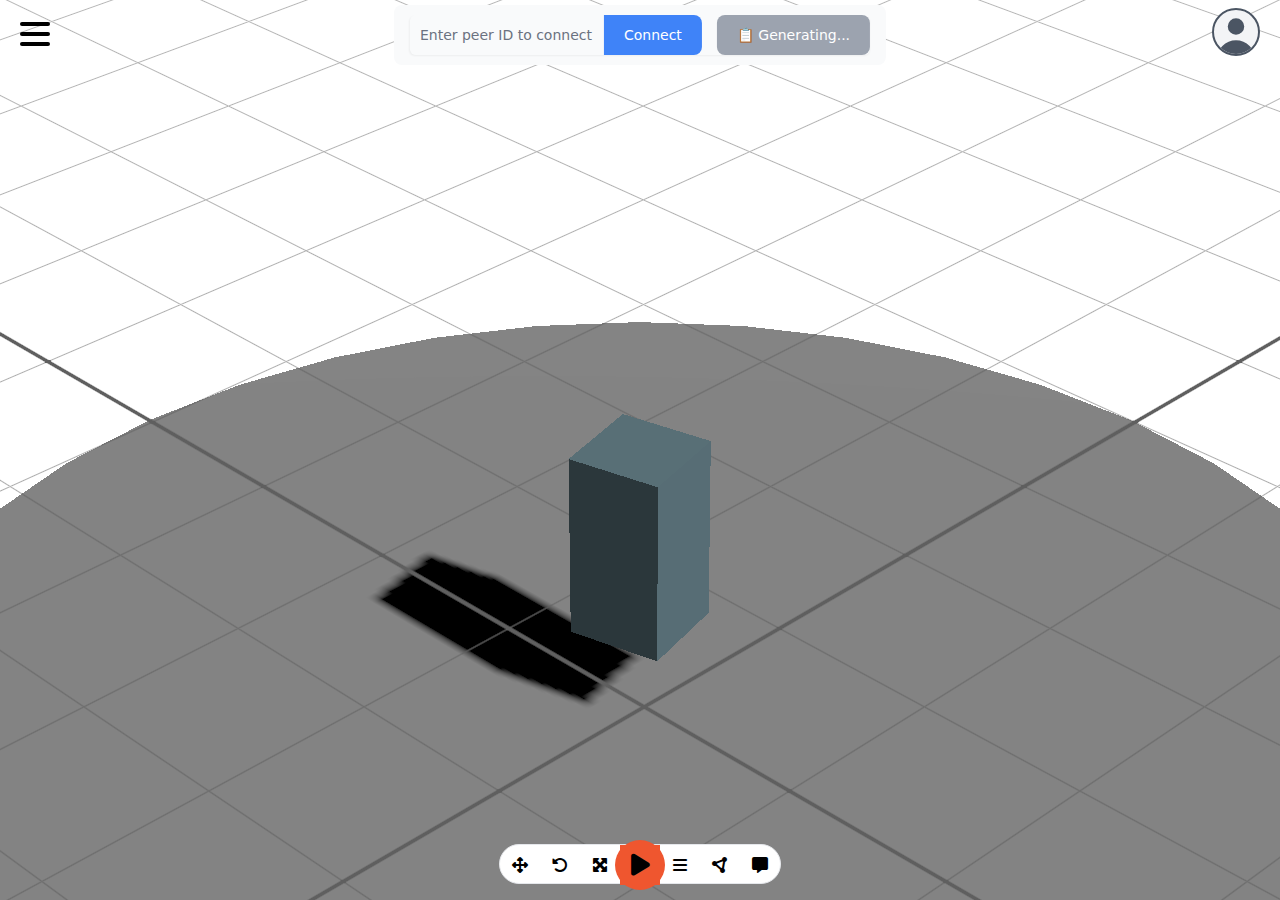
==== commit f423a0f8: "v0.9-beta" ====
--- a/index.html
+++ b/index.html
@@ -5,20 +5,21 @@
 		<link rel="icon" href="./favicon.png" />
 		<meta name="viewport" content="width=device-width, initial-scale=1" />
 		
-		<link href="./_app/immutable/assets/2.6QviR-kW.css" rel="stylesheet">
-		<link rel="modulepreload" href="./_app/immutable/entry/start.DzxO3l9d.js">
-		<link rel="modulepreload" href="./_app/immutable/chunks/entry.DSr6PuR6.js">
-		<link rel="modulepreload" href="./_app/immutable/chunks/runtime.B_A3xDWe.js">
-		<link rel="modulepreload" href="./_app/immutable/chunks/index.Dho_-FAl.js">
-		<link rel="modulepreload" href="./_app/immutable/chunks/utils.BIxPTm9_.js">
-		<link rel="modulepreload" href="./_app/immutable/entry/app.CsuWdjYa.js">
-		<link rel="modulepreload" href="./_app/immutable/chunks/store.BRPTltKe.js">
-		<link rel="modulepreload" href="./_app/immutable/chunks/disclose-version.5CMN_7dh.js">
-		<link rel="modulepreload" href="./_app/immutable/chunks/index-client.6tONBCF8.js">
-		<link rel="modulepreload" href="./_app/immutable/nodes/0.iTLYF9uK.js">
-		<link rel="modulepreload" href="./_app/immutable/chunks/snippet.38-SaNc1.js">
-		<link rel="modulepreload" href="./_app/immutable/nodes/2.BpQrWCx5.js">
-		<link rel="modulepreload" href="./_app/immutable/chunks/lifecycle._aU0_-46.js"><!--[--><script>
+		<link href="./_app/immutable/assets/0.CZg3zXy2.css" rel="stylesheet">
+		<link href="./_app/immutable/assets/2.BnfnB2eT.css" rel="stylesheet">
+		<link rel="modulepreload" href="./_app/immutable/entry/start.zMDi53WO.js">
+		<link rel="modulepreload" href="./_app/immutable/chunks/entry.BdF4KsmQ.js">
+		<link rel="modulepreload" href="./_app/immutable/chunks/runtime.CIM3sitz.js">
+		<link rel="modulepreload" href="./_app/immutable/chunks/index.Cqy2Pckp.js">
+		<link rel="modulepreload" href="./_app/immutable/chunks/utils.iEQXz34h.js">
+		<link rel="modulepreload" href="./_app/immutable/entry/app.DjVgxsq4.js">
+		<link rel="modulepreload" href="./_app/immutable/chunks/store.DQd0sXeF.js">
+		<link rel="modulepreload" href="./_app/immutable/chunks/disclose-version.oaUIuTKZ.js">
+		<link rel="modulepreload" href="./_app/immutable/chunks/index-client.wAtF73Tw.js">
+		<link rel="modulepreload" href="./_app/immutable/nodes/0.DWbcgUrB.js">
+		<link rel="modulepreload" href="./_app/immutable/chunks/snippet.tQl5JshQ.js">
+		<link rel="modulepreload" href="./_app/immutable/nodes/2.dc_Rz2xh.js">
+		<link rel="modulepreload" href="./_app/immutable/chunks/lifecycle.CY_jwWYc.js"><!--[--><script>
     if ('color-theme' in localStorage) {
       // explicit preference - overrides author's choice
       localStorage.getItem('color-theme') === 'dark' ? window.document.documentElement.classList.add('dark') : window.document.documentElement.classList.remove('dark');
@@ -29,12 +30,12 @@
   </script><!----><!--]-->
 	</head>
 	<body data-sveltekit-preload-data="hover">
-		<div style="display: contents"><!--[--><!--[--><!----><!----><div class="svelte-kvc0f0"><div class="burger inline-flex rounded-md shadow-sm" style="height: 60px; background-color: rgba(100, 123, 155, 0.4); top: 5px; left: 5px"><svelte-css-wrapper style="display: contents; --color: black;"><button title="Hamburger menu" aria-label="Hamburger menu" aria-expanded="false" class="hamburger hamburger--spin svelte-jas1sv "><span class="hamburger-box svelte-jas1sv"><span class="hamburger-inner svelte-jas1sv"></span></span></button><!----></svelte-css-wrapper></div> <div class="p-8" style="position: absolute; top: 35px; left: 50%; transform: translate(-50%, -50%); z-index: 1;"><!--[!--><!--[--><!----><nav  class="bg-gray-50 dark:bg-gray-700 text-gray-900 dark:text-white rounded-lg border-gray-300 dark:border-gray-700 divide-gray-300 dark:divide-gray-700 px-2 sm:px-4 py-2.5 w-full"><!----><div class="mx-auto flex flex-wrap justify-between items-center container"><!----><!----><div class="inline-flex rounded-md shadow-sm" role="group"><!--[!--><!----><!--[!--><!--]--> <!----><input placeholder="Enter peer ID to connect" class="block w-full disabled:cursor-not-allowed disabled:opacity-50 rtl:text-right p-2.5 focus:border-primary-500 focus:ring-primary-500 dark:focus:border-primary-500 dark:focus:ring-primary-500 bg-gray-50 text-gray-900 dark:bg-gray-600 dark:text-white dark:placeholder-gray-400 border-gray-300 dark:border-gray-500 text-sm rounded-lg nob rounded-r-none border-0" type="text"><!----> <!--[!--><!--]--> <!--[!--><!--]--><!----><!--]--><!----> <!--[!--><!--[--><button type="button" class="text-center font-medium focus-within:ring-4 focus-within:outline-none inline-flex items-center justify-center px-5 py-2.5 text-sm hover:bg-primary-800 dark:hover:bg-primary-700 focus-within:ring-primary-300 dark:focus-within:ring-primary-800 rounded-lg nob rounded-l-none rounded-r-lg bg-blue-500 text-white dark:bg-blue-700 dark:text-gray-200"><!----><!---->Connect<!----></button><!--]--><!--]--><!----> <!--[!--><!--[--><button type="button" class="text-center font-medium focus-within:ring-4 focus-within:outline-none inline-flex items-center justify-center px-5 py-2.5 text-sm hover:bg-primary-800 dark:hover:bg-primary-700 focus-within:ring-primary-300 dark:focus-within:ring-primary-800 rounded-lg nob white bg-gray-400 text-white dark:bg-gray-600 dark:text-gray-200" style="margin-left: 15px;"><!----><p style="white-space: nowrap;">📋 </p><!----></button><!--]--><!--]--><!----></div> <!--[!--><button type="button" class="focus:outline-none whitespace-normal m-0.5 rounded-lg focus:ring-2 p-1.5 focus:ring-gray-400 hover:bg-gray-100 dark:hover:bg-gray-600 ms-3 md:hidden" aria-label="Open main menu"><!--[--><span class="sr-only">Open main menu</span><!--]--> <!----><svg xmlns="http://www.w3.org/2000/svg" role="button" tabindex="0" width="24" height="24" class="h-6 w-6 shrink-0" aria-label="bars 3" fill="none" viewBox="0 0 24 24" stroke-width="2"><!----><path stroke="currentColor" stroke-linecap="round" stroke-linejoin="round" d="M4 6h16M4 12h16M4 18h16"></path> <!----></svg><!----></button><!--]--><!----><!----><!----></div><!----><!----></nav><!----><!--]--><!--]--><!----></div><!----> <!--[!--><!--]--><!----> <!--[!--><!--]--><!----> <div id="chat"><div id="chat-window"><div id="chat-handle" class="drag-handle"></div> <div id="chat-messages"><ul id="messages"><li class="message">Hello world!</li></ul></div></div> <div id="chat-input" class="rounded-lg border border-gray-200 bg-white text-gray-500 dark:border-gray-700 dark:bg-gray-800 dark:text-gray-400"><input type="text" id="message" class="chat-input text-gray-800 dark:text-gray-200"> <input type="button" id="send" value="Send" class="chat-button"></div></div><!----> <div class="dark-mode hidden"><button aria-label="Dark mode" type="button" class="text-gray-500 dark:text-gray-400 hover:bg-gray-100 dark:hover:bg-gray-700 focus:outline-none rounded-lg text-sm p-2.5"><span class="hidden dark:block"><!----><svg class="w-5 h-5" fill="currentColor" viewBox="0 0 20 20" xmlns="http://www.w3.org/2000/svg"><path d="M10 2a1 1 0 011 1v1a1 1 0 11-2 0V3a1 1 0 011-1zm4 8a4 4 0 11-8 0 4 4 0 018 0zm-.464 4.95l.707.707a1 1 0 001.414-1.414l-.707-.707a1 1 0 00-1.414 1.414zm2.12-10.607a1 1 0 010 1.414l-.706.707a1 1 0 11-1.414-1.414l.707-.707a1 1 0 011.414 0zM17 11a1 1 0 100-2h-1a1 1 0 100 2h1zm-7 4a1 1 0 011 1v1a1 1 0 11-2 0v-1a1 1 0 011-1zM5.05 6.464A1 1 0 106.465 5.05l-.708-.707a1 1 0 00-1.414 1.414l.707.707zm1.414 8.486l-.707.707a1 1 0 01-1.414-1.414l.707-.707a1 1 0 011.414 1.414zM4 11a1 1
+		<div style="display: contents"><!--[--><!--[--><!----><!----><div class="svelte-kvc0f0"><!--[--><!--[!--><!--[!--><!--]--><!--]--> <div id="flow-list" class="overflow-y-auto z-50 p-4 bg-white dark:bg-gray-800 fixed w-full bottom-0 hidden" style="z-index: 3; height: 200px" tabindex="-1" aria-controls="flow-list" aria-labelledby="flow-list"><!----><div style="position: absolute; left: 50%; transform: translate(-50%, -50%); top: 20%;"><p style="width: 100%; display: flex; justify-content: center;" class="text-xl text-gray-400">This mysterious feature is under development</p> <p style="width: 100%; display: flex; justify-content: center;" class="text-sm text-white">Please come back later</p></div> <!----><div class="svelte-flow light svelte-12wlba6" data-testid="svelte-flow__wrapper" role="application"><!----> <div class="svelte-flow__zoom svelte-4xkw84"><!----><div class="svelte-flow__pane svelte-1esy7hx draggable"><!----><div class="svelte-flow__viewport xyflow__viewport svelte-1floaup" style="transform: translate(0px, 0px) scale(1)"><!----><div class="svelte-flow__edges"><svg class="svelte-flow__marker"><defs><!--[--><!--]--></defs><!----></svg> <!--[--><!--]--> <!--[!--><!--]--></div><!----> <!--[!--><!--]--><!----> <div class="svelte-flow__edgelabel-renderer"></div> <div class="svelte-flow__viewport-portal"></div> <div class="svelte-flow__nodes svelte-tf4uy4"><!--[--><!--]--></div><!----> <!--[!--><!--]--><!----><!----></div><!----> <!--[!--><!--]--><!----><!----></div><!----></div><!----> <!--[--><div class="svelte-flow__panel svelte-flow__attribution bottom right" style="" data-message="Feel free to remove the attribution or check out how you could support us: https://svelteflow.dev/support-us"><!----><a href="https://svelteflow.dev" target="_blank" rel="noopener noreferrer" aria-label="Svelte Flow attribution">Svelte Flow</a><!----></div><!--]--><!----> <!----><svg style="--xy-background-color-props: transparent;" class="svelte-flow__background svelte-1r7pe8d" data-testid="svelte-flow__background"><pattern id="background-pattern-1-" x="0" y="0" width="20" height="20" patternUnits="userSpaceOnUse" patternTransform="translate(-0.5,-0.5)"><!--[--><circle cx="0.5" cy="0.5" r="0.5" class="svelte-flow__background-pattern dots"></circle><!--]--></pattern><rect x="0" y="0" width="100%" height="100%" fill="url(#background-pattern-1-)"></rect></svg><!----></div><!----><!----><!----></div><!--]--><!----> <div class="burger inline-flex rounded-md shadow-sm" style="height: 60px; background-color: rgba(100, 123, 155, 0.4); top: 5px; left: 5px"><svelte-css-wrapper style="display: contents; --color: black;"><button title="Hamburger menu" aria-label="Hamburger menu" aria-expanded="false" class="hamburger hamburger--spin svelte-jas1sv "><span class="hamburger-box svelte-jas1sv"><span class="hamburger-inner svelte-jas1sv"></span></span></button><!----></svelte-css-wrapper></div> <div class="p-8" style="position: absolute; top: 35px; left: 50%; transform: translate(-50%, -50%); z-index: 300;"><!--[!--><!--[--><!----><nav  class="bg-gray-50 dark:bg-gray-700 text-gray-900 dark:text-white rounded-lg border-gray-300 dark:border-gray-700 divide-gray-300 dark:divide-gray-700 px-2 sm:px-4 py-2.5 w-full"><!----><div class="mx-auto flex flex-wrap justify-between items-center container"><!----><!----><div class="inline-flex rounded-md shadow-sm" role="group"><!--[!--><!----><!--[!--><!--]--> <!----><input placeholder="Enter peer ID to connect" class="block w-full disabled:cursor-not-allowed disabled:opacity-50 rtl:text-right p-2.5 focus:border-primary-500 focus:ring-primary-500 dark:focus:border-primary-500 dark:focus:ring-primary-500 bg-gray-50 text-gray-900 dark:bg-gray-600 dark:text-white dark:placeholder-gray-400 border-gray-300 dark:border-gray-500 text-sm rounded-lg nob rounded-r-none border-0" type="text"><!----> <!--[!--><!--]--> <!--[!--><!--]--><!----><!--]--><!----> <!--[!--><!--[--><button type="button" class="text-center font-medium focus-within:ring-4 focus-within:outline-none inline-flex items-center justify-center px-5 py-2.5 text-sm hover:bg-primary-800 dark:hover:bg-primary-700 focus-within:ring-primary-300 dark:focus-within:ring-primary-800 rounded-lg nob rounded-l-none rounded-r-lg bg-blue-500 text-white dark:bg-blue-700 dark:text-gray-200"><!----><!---->Connect<!----></button><!--]--><!--]--><!----> <!--[!--><!--[--><button type="button" class="text-center font-medium focus-within:ring-4 focus-within:outline-none inline-flex items-center justify-center px-5 py-2.5 text-sm hover:bg-primary-800 dark:hover:bg-primary-700 focus-within:ring-primary-300 dark:focus-within:ring-primary-800 rounded-lg nob white bg-gray-400 text-white dark:bg-gray-600 dark:text-gray-200 ring-0" style="margin-left: 15px;"><!----><p style="white-space: nowrap;">📋 </p><!----></button><!--]--><!--]--><!----></div><!----><!----></div><!----><!----></nav><!----><!--]--><!--]--><!----></div><!----> <div class="absolute border-gray-200 dark:border-gray-600 max-w-lg -translate-x-1/2 rtl:translate-x-1/2 border bottom-4 start-1/2 h-10 w-70 bg-white rounded-full dark:bg-gray-700 z-10"><!----><!----> <div class="grid h-full max-w-lg mx-auto grid-cols-7"><!----><p class="group inline-flex items-center justify-center hover:bg-primary-700 focus:outline-none focus:ring-4 focus:ring-primary-300 rounded-l-full"><i class="fas fa-arrows-alt text-black dark:text-slate-200"></i></p> <p class="group inline-flex items-center justify-center hover:bg-primary-700 focus:outline-none focus:ring-4 focus:ring-primary-300"><i class="fas fa-rotate-left text-black dark:text-slate-200"></i></p> <p class="group inline-flex items-center justify-center hover:bg-primary-700 focus:outline-none focus:ring-4 focus:ring-primary-300"><i class="fas fa-expand-arrows-alt text-black dark:text-slate-200"></i></p> <div class="flex items-center justify-center"><p class="group inline-flex items-center justify-center hover:bg-primary-700 focus:outline-none focus:ring-4 focus:ring-primary-300 h-10 w-10  bg-primary-600 font-medium dark:focus:ring-primary-800"></p></div> <p class="group inline-flex items-center justify-center hover:bg-primary-700 focus:outline-none focus:ring-4 focus:ring-primary-300"><i class="fas fa-bars text-black dark:text-slate-200"></i></p> <p class="group inline-flex items-center justify-center hover:bg-primary-700 focus:outline-none focus:ring-4 focus:ring-primary-300"><i class="fas fa-circle-nodes text-black dark:text-slate-200"></i></p> <p class="group inline-flex items-center justify-center hover:bg-primary-700 focus:outline-none focus:ring-4 focus:ring-primary-300 rounded-r-full"><i class="fas fa-message text-black dark:text-slate-200"></i></p><!----></div></div><!----> <p class="group inline-flex items-center justify-center hover:bg-primary-700 focus:outline-none focus:ring-4 focus:ring-primary-300 rounded-full bg-primary-600 font-medium dark:focus:ring-primary-800" style="position: absolute; height: 50px; width: 50px; bottom: 10px; z-index: 11; display: flex; left: 50%; transform: translate(-50%,0)"><i class="fas fa-play text-black hover:scale-110 dark:text-slate-200" style="font-size: 25px;"></i></p> <div id="object-list" class="hidden" style="z-index: 1"><!--[!--><!--[--><!----><div  class="bg-white dark:bg-gray-800 text-gray-500 dark:text-gray-400 rounded-lg border border-gray-200 dark:border-gray-700 divide-y divide-gray-200 dark:divide-gray-600 w-48"><!----><!--[!--><!----><h3 class="p-1 text-center text-xl font-medium text-gray-900 dark:text-gray-400">List of objects</h3> <!--[!--><!--]--><!----><!--]--><!----><!----></div><!----><!--]--><!--]--><!----></div><!----> <!--[!--><!--]--><!----> <!--[--><div class="hamburger" style="z-index: 49;"><div><!--[!--><!--]--><!----></div></div><!--]--><!----> <!--[!--><!--]--><!----> <!--[!--><!--]--><!----> <!--[!--><!--]--><!----> <div class="my-4" style="position: absolute; top: 65px; left: 50%; max-width: 500px; transform: translate(-50%, 0%); z-index: 40;"><!--[!--><!--]--> <!--[--><!--]--> <!--[--><!--]--> <!--[--><!--]--></div><!----> <div style="position: fixed; right: 0px; z-index: 997;"><div class="flex" style="position: absolute; top: 15px; right: 100px; z-index: 997;"><!--[--> <!--[--><div style="position: absolute; right: 0px;"><div class="flex items-center space-x-3"><!--[--><!--]--></div></div><!--]--><!--]--></div> <div id="avatar-menu" class="mr-5 flex w-52 items-center md:order-2; z-index: 999;"><div class="flex items-center space-x-3" style="z-index: 999;"><!--[!--><!--[!--><!--[--><!----><a  href="/" style="position: absolute; top: 8px; right: 20px;" class="relative flex justify-center items-center bg-gray-100 dark:bg-gray-600 text-gray-600 dark:text-gray-300 object-cover h-12 w-12 rounded-full border-2 border-gray-600 dark:border-gray-600;"><!--[!--><!----><svg class="w-full h-full rounded-full" fill="currentColor" viewBox="0 0 16 16" xmlns="http://www.w3.org/2000/svg"><path fill-rule="evenodd" d="M8 9a3 3 0 100-6 3 3 0 000 6zm-7 9a7 7 0 1114 0H3z" clip-rule="evenodd"></path></svg><!----><!--]--> <!--[!--><!--]--><!----></a><!----><!--]--><!--]--><!--]--></div></div> <!--[--><div></div><!--]--> <!--[!--><!--]--><!----></div> <!--[!--><!--]--><!----><!----> <div id="chat" class="hidden"><div id="chat-window"><div id="chat-handle" class="drag-handle"></div> <div id="chat-messages"><ul id="messages"><!--[--><!--]--></ul></div></div> <div id="chat-input" class="rounded-lg border border-gray-200 bg-white text-gray-500 dark:border-gray-700 dark:bg-gray-800 dark:text-gray-400"><input type="text" id="message" class="chat-input text-gray-800 dark:text-gray-200"> <input type="button" id="send" value="Send" class="chat-button"></div></div><!----> <div class="dark-mode hidden"><button aria-label="Dark mode" type="button" class="text-gray-500 dark:text-gray-400 hover:bg-gray-100 dark:hover:bg-gray-700 focus:outline-none rounded-lg text-sm p-2.5"><span class="hidden dark:block"><!----><svg class="w-5 h-5" fill="currentColor" viewBox="0 0 20 20" xmlns="http://www.w3.org/2000/svg"><path d="M10 2a1 1 0 011 1v1a1 1 0 11-2 0V3a1 1 0 011-1zm4 8a4 4 0 11-8 0 4 4 0 018 0zm-.464 4.95l.707.707a1 1 0 001.414-1.414l-.707-.707a1 1 0 00-1.414 1.414zm2.12-10.607a1 1 0 010 1.414l-.706.707a1 1 0 11-1.414-1.414l.707-.707a1 1 0 011.414 0zM17 11a1 1 0 100-2h-1a1 1 0 100 2h1zm-7 4a1 1 0 011 1v1a1 1 0 11-2 0v-1a1 1 0 011-1zM5.05 6.464A1 1 0 106.465 5.05l-.708-.707a1 1 0 00-1.414 1.414l.707.707zm1.414 8.486l-.707.707a1 1 0 01-1.414-1.414l.707-.707a1 1 0 011.414 1.414zM4 11a1 1
   0 100-2H3a1 1 0 000 2h1z" fill-rule="evenodd" clip-rule="evenodd"></path></svg><!----></span> <span class="block dark:hidden"><!----><svg class="w-5 h-5" fill="currentColor" viewBox="0 0 20 20" xmlns="http://www.w3.org/2000/svg"><path d="M17.293 13.293A8 8 0 016.707 2.707a8.001 8.001 0 1010.586 10.586z"></path></svg><!----></span></button><!----></div><!----> <div class="svelte-1osucwe"><canvas class="svelte-1osucwe"><!--[!--><!--]--></canvas></div><!----><!----></div><!----><!----><!----><!--]--> <!--[!--><!--]--><!--]-->
 			
 			<script>
 				{
-					__sveltekit_1pikj6b = {
+					__sveltekit_14bezjl = {
 						base: new URL(".", location).pathname.slice(0, -1)
 					};
 
@@ -43,8 +44,8 @@
 					const data = [null,null];
 
 					Promise.all([
-						import("./_app/immutable/entry/start.DzxO3l9d.js"),
-						import("./_app/immutable/entry/app.CsuWdjYa.js")
+						import("./_app/immutable/entry/start.zMDi53WO.js"),
+						import("./_app/immutable/entry/app.DjVgxsq4.js")
 					]).then(([kit, app]) => {
 						kit.start(app, element, {
 							node_ids: [0, 2],
--- a/_app/immutable/assets/2.BnfnB2eT.css
+++ b/_app/immutable/assets/2.BnfnB2eT.css
@@ -0,0 +1 @@
+div.svelte-1osucwe{position:relative;width:100%;height:100%}canvas.svelte-1osucwe{display:block;position:relative;width:100%;height:100%}ul{padding-left:5px}#chat-window{position:fixed;right:15px;z-index:2;height:300px;bottom:35px;background-color:#bdebff51;color:#fff;padding:10px;border-radius:5px;width:100%;max-width:500px}#chat-messages{height:90%;overflow-y:scroll}.chat-message{padding:5px 10px;border-radius:5px;transition:background-color .3s ease}.chat-message:hover{background-color:#bdebff51}.chat-input{width:70%;padding:5px;border:none;border-radius:5px;background-color:#bdebff51}.chat-button{width:25%;padding:5px;border:none;border-radius:5px;background-color:#007bffcc;color:#fff;cursor:pointer;transition:background-color .3s ease}.chat-button:hover{background-color:#00dfffe6}ul{list-style:none}#chat-input{right:15px;z-index:2;position:fixed;bottom:15px;color:#000;padding:10px 20px;box-shadow:0 2px 4px #0000001a;width:80%;max-width:500px;margin:auto}.drag-handle{cursor:ns-resize;height:5px;width:100%;margin-top:-10.5px}.sent:before{color:#00f;content:"⬆️"}.received:before{color:green;content:"⬇️"}.system:before{color:red;content:"⚠️"}.info{color:#d3d3d3;font-style:italic}.slider.svelte-g2tgla{---track-width: var(--track-width, unset);---track-height: var(--track-height, 6px);---track-background: var(--track-background, #949494);---track-border: var(--track-border, none);---thumb-size: var(--thumb-size, 16px);---thumb-background: var(--thumb-background, #2d2d2d);---thumb-border: var(--thumb-border, none);---position: var(--position, 0px);---margin-inline-thumb-bigger: max(var(---thumb-size) - var(---track-height), 0px);---margin-inline-thumb-smaller: max(var(---track-height) - var(---thumb-size), 0px);position:relative;margin:auto;-moz-user-select:none;user-select:none;-webkit-user-select:none;background-color:transparent}.slider.svelte-g2tgla:before{background-color:transparent}[aria-orientation=horizontal].svelte-g2tgla{width:var(---track-width);max-width:calc(100% - 2 * var(---margin-inline-thumb-bigger));height:calc(max(var(---track-height),var(---thumb-size)) + 4px);height:max(var(---track-height),var(---thumb-size));margin-inline:var(---margin-inline-thumb-bigger);margin-block:var(--margin-block, 8px)}[aria-orientation=vertical].svelte-g2tgla{width:calc(max(var(---track-height),var(---thumb-size)) + 4px);width:max(var(---track-height),var(---thumb-size));height:var(---track-width);max-height:calc(100% - 2 * var(---margin-inline-thumb-bigger));margin-block:var(---margin-inline-thumb-bigger);margin-inline:var(--margin-block, 8px)}.track.svelte-g2tgla{position:absolute;pointer-events:none;background:var(---track-background);border:var(---track-border);border-radius:calc(var(---track-height) / 2);box-sizing:border-box}[aria-orientation=horizontal].svelte-g2tgla .track:where(.svelte-g2tgla){height:var(---track-height);top:50%;transform:translateY(-50%);left:0;right:0}[aria-orientation=vertical].svelte-g2tgla .track:where(.svelte-g2tgla){width:var(---track-height);left:50%;transform:translate(-50%);top:0;bottom:0}.thumb.svelte-g2tgla{pointer-events:none;position:absolute;height:var(---thumb-size);width:var(---thumb-size);border-radius:calc(var(---thumb-size) / 2);background:var(---thumb-background);border:var(---thumb-border);box-sizing:border-box;transform:translate(-50%,-50%);--margin-left: ( 2 * var(---track-height) - var(---thumb-size) - var(---margin-inline-thumb-smaller) ) / 2;--left: calc(var(---position) * (100% - 2 * var(--margin-left)) + var(--margin-left))}[aria-orientation=horizontal].svelte-g2tgla:not(.reverse:where(.svelte-g2tgla)) .thumb:where(.svelte-g2tgla){top:50%;left:var(--left)}[aria-orientation=vertical].svelte-g2tgla:not(.reverse:where(.svelte-g2tgla)) .thumb:where(.svelte-g2tgla){left:50%;bottom:calc(var(--left) - var(---thumb-size))}[aria-orientation=horizontal].reverse.svelte-g2tgla .thumb:where(.svelte-g2tgla){top:50%;right:calc(var(--left) - var(---thumb-size))}[aria-orientation=vertical].reverse.svelte-g2tgla .thumb:where(.svelte-g2tgla){left:50%;top:calc(var(--left))}.slider.svelte-g2tgla:focus-visible{outline:none}.slider.svelte-g2tgla:focus-visible .track:where(.svelte-g2tgla){outline:2px solid var(--focus-color, red);outline-offset:2px}.picker.svelte-amfbfx{position:relative;display:inline-block;width:var(--picker-width, 200px);height:var(--picker-height, 200px);background:linear-gradient(#fff0,#000),linear-gradient(.25turn,#fff,#0000),var(--picker-color-bg);border-radius:var(--picker-radius, 8px);outline:none;-webkit-user-select:none;-moz-user-select:none;user-select:none}.s.svelte-amfbfx,.v.svelte-amfbfx{position:absolute;--track-background: none;--track-border: none;--thumb-background: none;--thumb-border: none;--thumb-size: 2px;--margin-block: 0;--track-height: var(--picker-indicator-size, 10px);-moz-user-select:none;user-select:none;-webkit-user-select:none}.s.svelte-amfbfx{top:calc(var(--pos-y) * (var(--picker-height, 200px) - var(--picker-indicator-size, 10px) - 4px) / 100 + 2px);left:2px;--track-width: calc(var(--picker-width, 200px) - 4px)}.v.svelte-amfbfx{top:2px;left:calc(var(--pos-x) * (var(--picker-width, 200px) - var(--picker-indicator-size, 10px) - 4px) / 100 + 2px);--track-width: calc(var(--picker-height, 200px) - 4px)}div.svelte-i5mg2p{position:absolute;left:calc(var(--pos-x) * (var(--picker-width, 200px) - var(--picker-indicator-size, 10px) - 4px) / 100 + 2px);top:calc(var(--pos-y) * (var(--picker-height, 200px) - var(--picker-indicator-size, 10px) - 4px) / 100 + 2px);width:var(--picker-indicator-size, 10px);height:var(--picker-indicator-size, 10px);background-color:#fff;box-shadow:0 0 4px #000;border-radius:50%;pointer-events:none;z-index:1;transition:box-shadow .2s}.is-dark.svelte-i5mg2p{box-shadow:0 0 4px #fff}.text-input.svelte-qtukzs{margin:var(--text-input-margin, 5px 0 0)}.input-container.svelte-qtukzs{display:flex;flex:1;gap:10px}input.svelte-qtukzs,button.svelte-qtukzs,.button-like.svelte-qtukzs{flex:1;border:none;background-color:var(--cp-input-color, #eee);color:var(--cp-text-color, var(--cp-border-color));padding:0;border-radius:5px;height:30px;line-height:30px;text-align:center}input.svelte-qtukzs{width:5px;font-family:inherit}button.svelte-qtukzs,.button-like.svelte-qtukzs{position:relative;flex:1;margin:8px 0 0;height:30px;width:100%;transition:background-color .2s;cursor:pointer;font-family:inherit}.button-like.svelte-qtukzs{cursor:default}.appear.svelte-qtukzs,.disappear.svelte-qtukzs{position:absolute;left:50%;top:50%;transform:translate(-50%,-50%);width:100%;transition:all .5s}button.svelte-qtukzs:hover .disappear:where(.svelte-qtukzs),.appear.svelte-qtukzs{opacity:0}.disappear.svelte-qtukzs,button.svelte-qtukzs:hover .appear:where(.svelte-qtukzs){opacity:1}button.svelte-qtukzs:hover{background-color:var(--cp-button-hover-color, #ccc)}input.svelte-qtukzs:focus,button.svelte-qtukzs:focus{outline:none}input.svelte-qtukzs:focus-visible,button.svelte-qtukzs:focus-visible{outline:2px solid var(--focus-color, red);outline-offset:2px}label.svelte-15ns2n5{display:inline-flex;align-items:center;gap:8px;cursor:pointer;border-radius:3px;margin:4px;height:var(--input-size, 25px);-webkit-user-select:none;-moz-user-select:none;user-select:none}.container.svelte-15ns2n5{position:relative;display:block;display:flex;align-items:center;justify-content:center;width:var(--input-size, 25px)}input.svelte-15ns2n5{margin:0;padding:0;border:none;width:1px;height:1px;flex-shrink:0;opacity:0}.alpha.svelte-15ns2n5{clip-path:circle(50%);background:var(--alpha-grid-bg)}.alpha.svelte-15ns2n5,.color.svelte-15ns2n5{position:absolute;width:var(--input-size, 25px);height:var(--input-size, 25px);border-radius:50%;-webkit-user-select:none;-moz-user-select:none;user-select:none}input.svelte-15ns2n5:focus-visible~.color:where(.svelte-15ns2n5){outline:2px solid var(--focus-color, red);outline-offset:2px}div.svelte-1h4o41o{padding:8px;background-color:var(--cp-bg-color, white);margin:0 10px 10px;border:1px solid var(--cp-border-color, black);border-radius:12px;display:none;width:-moz-max-content;width:max-content}.is-open.svelte-1h4o41o{display:inline-block}[role=dialog].svelte-1h4o41o{position:absolute;top:calc(var(--input-size, 25px) + 12px);left:0;z-index:var(--picker-z-index, 2)}label.svelte-pt866j{display:flex;justify-content:center;margin-bottom:4px;grid-area:nullable;-webkit-user-select:none;-moz-user-select:none;user-select:none}input.svelte-pt866j{margin:0}input.svelte-pt866j:focus-visible{outline:none}input.svelte-pt866j:focus-visible+span:where(.svelte-pt866j){width:14px;height:14px;border-radius:2px;outline:2px solid var(--focus-color, red);outline-offset:2px}div.svelte-pt866j{width:32px;aspect-ratio:2;position:relative}div.svelte-pt866j :where(.svelte-pt866j){position:absolute;top:50%;left:50%;transform:translate(-50%,-50%)}span.svelte-tsvobk{position:relative;color:var(--cp-text-color, var(--cp-border-color));--alpha-grid-bg: linear-gradient(45deg, #eee 25%, #0000 25%, #0000 75%, #eee 75%) 0 0 / 10px 10px, linear-gradient(45deg, #eee 25%, #0000 25%, #0000 75%, #eee 75%) 5px 5px / 10px 10px}.h.svelte-tsvobk,.a.svelte-tsvobk{display:inline-flex;justify-content:center;--track-height: var(--slider-width, 10px);--track-width: var(--picker-height, 200px);--track-border: none;--thumb-size: calc(var(--slider-width, 10px) - 3px);--thumb-background: white;--thumb-border: 1px solid black;--margin-block: 0;--gradient-direction: .5turn}.horizontal.svelte-tsvobk .h:where(.svelte-tsvobk),.horizontal.svelte-tsvobk .a:where(.svelte-tsvobk){--track-width: calc(var(--picker-width, 200px) - 12px);--gradient-direction: .25turn;margin:4px 6px}.horizontal.svelte-tsvobk .h:where(.svelte-tsvobk){margin-top:8px}.vertical.svelte-tsvobk .h:where(.svelte-tsvobk),.vertical.svelte-tsvobk .a:where(.svelte-tsvobk){margin-left:3px}.h.svelte-tsvobk{grid-area:hue;--gradient-hue: #ff1500fb, #ffff00 17.2%, #ffff00 18.2%, #00ff00 33.3%, #00ffff 49.5%, #00ffff 51.5%, #0000ff 67.7%, #ff00ff 83.3%, #ff0000;--track-background: linear-gradient(var(--gradient-direction), var(--gradient-hue))}.a.svelte-tsvobk{grid-area:alpha;margin-top:2px;--track-background: linear-gradient(var(--gradient-direction), rgba(0, 0, 0, 0), var(--alphaless-color)), var(--alpha-grid-bg)}span.svelte-tsvobk .sr-only{position:absolute;width:1px;height:1px;padding:0;margin:-1px;overflow:hidden;clip:rect(0,0,0,0);white-space:nowrap;border-width:0}div.svelte-1le3y9a{background-color:var(--cp-bg-color, white);margin:0 10px 15px;border:1px solid var(--cp-border-color, black);border-radius:8px;display:none;--text-input-margin: 5px 5px 6px;--picker-radius: 8px 8px 0 0;--picker-width: 260px}.is-open.svelte-1le3y9a{display:flex;flex-direction:column}[role=dialog].svelte-1le3y9a{position:absolute;top:calc(var(--input-size, 25px) + 12px);left:0;z-index:var(--picker-z-index, 2)}div.svelte-1le3y9a:not([role=dialog]:where(.svelte-1le3y9a)){display:inline-flex;flex-direction:column}div.svelte-txrgw{padding:6px;background-color:var(--cp-bg-color, white);margin:0 10px 10px;border:1px solid var(--cp-border-color, black);border-radius:12px;display:none;width:-moz-max-content;width:max-content}.is-open.svelte-txrgw{display:block}@media (min-width: 768px){.is-open.svelte-txrgw{display:grid;gap:5px;grid-template:"nullable . . ." "picker hue alpha a11y" "input input input a11y";grid-template-rows:auto var(--picker-height, 200px) auto}}div.svelte-txrgw .picker{grid-area:picker}div.svelte-txrgw .text-input{grid-area:input}div.svelte-txrgw .a11y-notice{grid-area:a11y;margin:0 4px 0 6px}[role=dialog].svelte-txrgw{position:absolute;top:calc(var(--input-size, 25px) + 12px);left:0;z-index:var(--picker-z-index, 2)}.a11y-notice.svelte-v9wo5u{display:grid;grid-template-columns:auto 1fr;grid-template-rows:auto repeat(var(--item-count),1fr) auto;justify-items:stretch;align-items:center;gap:0 12px;width:-moz-max-content;width:max-content}.title.svelte-v9wo5u{margin:12px 0 0;grid-column:1 / 3;background:none;border:none;padding:0 8px;line-height:24px}@media (min-width: 768px){.title.svelte-v9wo5u{margin:0}}.guidelines.svelte-v9wo5u{grid-column:1 / 3;margin-top:10px;font-size:12px}.svelte-v9wo5u:focus-visible,.guidelines.svelte-v9wo5u :focus-visible{border-radius:2px;outline:2px solid var(--focus-color, red);outline-offset:2px}.lorem.svelte-1qfifh1{flex:1;text-align:center;padding:4px 8px;margin-top:10px;border-radius:4px;border:1px solid black;white-space:nowrap;text-overflow:ellipsis;overflow:hidden}.large.svelte-1qfifh1{font-size:22px;padding:2px 8px}.grade.svelte-1qfifh1{border-radius:50px;padding:0 8px 2px;background-color:#ff6100;font-weight:700}.grade-ok.svelte-1qfifh1{background-color:green;color:#fff}p.svelte-1qfifh1{margin:0}div.svelte-166f23y{background-color:var(--cp-bg-color, white);margin:0 10px 15px;border:1px solid var(--cp-border-color, black);border-radius:8px;display:none;--text-input-margin: 5px 5px 6px;--picker-radius: 8px 8px 0 0;--picker-width: 260px;--picker-height: 200px}.is-open.svelte-166f23y{display:flex;flex-direction:column}div.svelte-166f23y:not([role=dialog]:where(.svelte-166f23y)){display:inline-flex;flex-direction:column}*,:before,:after{--tw-border-spacing-x: 0;--tw-border-spacing-y: 0;--tw-translate-x: 0;--tw-translate-y: 0;--tw-rotate: 0;--tw-skew-x: 0;--tw-skew-y: 0;--tw-scale-x: 1;--tw-scale-y: 1;--tw-pan-x: ;--tw-pan-y: ;--tw-pinch-zoom: ;--tw-scroll-snap-strictness: proximity;--tw-gradient-from-position: ;--tw-gradient-via-position: ;--tw-gradient-to-position: ;--tw-ordinal: ;--tw-slashed-zero: ;--tw-numeric-figure: ;--tw-numeric-spacing: ;--tw-numeric-fraction: ;--tw-ring-inset: ;--tw-ring-offset-width: 0px;--tw-ring-offset-color: #fff;--tw-ring-color: rgb(63 131 248 / .5);--tw-ring-offset-shadow: 0 0 #0000;--tw-ring-shadow: 0 0 #0000;--tw-shadow: 0 0 #0000;--tw-shadow-colored: 0 0 #0000;--tw-blur: ;--tw-brightness: ;--tw-contrast: ;--tw-grayscale: ;--tw-hue-rotate: ;--tw-invert: ;--tw-saturate: ;--tw-sepia: ;--tw-drop-shadow: ;--tw-backdrop-blur: ;--tw-backdrop-brightness: ;--tw-backdrop-contrast: ;--tw-backdrop-grayscale: ;--tw-backdrop-hue-rotate: ;--tw-backdrop-invert: ;--tw-backdrop-opacity: ;--tw-backdrop-saturate: ;--tw-backdrop-sepia: ;--tw-contain-size: ;--tw-contain-layout: ;--tw-contain-paint: ;--tw-contain-style: }::backdrop{--tw-border-spacing-x: 0;--tw-border-spacing-y: 0;--tw-translate-x: 0;--tw-translate-y: 0;--tw-rotate: 0;--tw-skew-x: 0;--tw-skew-y: 0;--tw-scale-x: 1;--tw-scale-y: 1;--tw-pan-x: ;--tw-pan-y: ;--tw-pinch-zoom: ;--tw-scroll-snap-strictness: proximity;--tw-gradient-from-position: ;--tw-gradient-via-position: ;--tw-gradient-to-position: ;--tw-ordinal: ;--tw-slashed-zero: ;--tw-numeric-figure: ;--tw-numeric-spacing: ;--tw-numeric-fraction: ;--tw-ring-inset: ;--tw-ring-offset-width: 0px;--tw-ring-offset-color: #fff;--tw-ring-color: rgb(63 131 248 / .5);--tw-ring-offset-shadow: 0 0 #0000;--tw-ring-shadow: 0 0 #0000;--tw-shadow: 0 0 #0000;--tw-shadow-colored: 0 0 #0000;--tw-blur: ;--tw-brightness: ;--tw-contrast: ;--tw-grayscale: ;--tw-hue-rotate: ;--tw-invert: ;--tw-saturate: ;--tw-sepia: ;--tw-drop-shadow: ;--tw-backdrop-blur: ;--tw-backdrop-brightness: ;--tw-backdrop-contrast: ;--tw-backdrop-grayscale: ;--tw-backdrop-hue-rotate: ;--tw-backdrop-invert: ;--tw-backdrop-opacity: ;--tw-backdrop-saturate: ;--tw-backdrop-sepia: ;--tw-contain-size: ;--tw-contain-layout: ;--tw-contain-paint: ;--tw-contain-style: }*,:before,:after{box-sizing:border-box;border-width:0;border-style:solid;border-color:#e5e7eb}:before,:after{--tw-content: ""}html,:host{line-height:1.5;-webkit-text-size-adjust:100%;-moz-tab-size:4;-o-tab-size:4;tab-size:4;font-family:ui-sans-serif,system-ui,sans-serif,"Apple Color Emoji","Segoe UI Emoji",Segoe UI Symbol,"Noto Color Emoji";font-feature-settings:normal;font-variation-settings:normal;-webkit-tap-highlight-color:transparent}body{margin:0;line-height:inherit}hr{height:0;color:inherit;border-top-width:1px}abbr:where([title]){-webkit-text-decoration:underline dotted;text-decoration:underline dotted}h1,h2,h3,h4,h5,h6{font-size:inherit;font-weight:inherit}a{color:inherit;text-decoration:inherit}b,strong{font-weight:bolder}code,kbd,samp,pre{font-family:ui-monospace,SFMono-Regular,Menlo,Monaco,Consolas,Liberation Mono,Courier New,monospace;font-feature-settings:normal;font-variation-settings:normal;font-size:1em}small{font-size:80%}sub,sup{font-size:75%;line-height:0;position:relative;vertical-align:baseline}sub{bottom:-.25em}sup{top:-.5em}table{text-indent:0;border-color:inherit;border-collapse:collapse}button,input,optgroup,select,textarea{font-family:inherit;font-feature-settings:inherit;font-variation-settings:inherit;font-size:100%;font-weight:inherit;line-height:inherit;letter-spacing:inherit;color:inherit;margin:0;padding:0}button,select{text-transform:none}button,input:where([type=button]),input:where([type=reset]),input:where([type=submit]){-webkit-appearance:button;background-color:transparent;background-image:none}:-moz-focusring{outline:auto}:-moz-ui-invalid{box-shadow:none}progress{vertical-align:baseline}::-webkit-inner-spin-button,::-webkit-outer-spin-button{height:auto}[type=search]{-webkit-appearance:textfield;outline-offset:-2px}::-webkit-search-decoration{-webkit-appearance:none}::-webkit-file-upload-button{-webkit-appearance:button;font:inherit}summary{display:list-item}blockquote,dl,dd,h1,h2,h3,h4,h5,h6,hr,figure,p,pre{margin:0}fieldset{margin:0;padding:0}legend{padding:0}ol,ul,menu{list-style:none;margin:0;padding:0}dialog{padding:0}textarea{resize:vertical}input::-moz-placeholder,textarea::-moz-placeholder{opacity:1;color:#9ca3af}input::placeholder,textarea::placeholder{opacity:1;color:#9ca3af}button,[role=button]{cursor:pointer}:disabled{cursor:default}img,svg,video,canvas,audio,iframe,embed,object{display:block;vertical-align:middle}img,video{max-width:100%;height:auto}[hidden]:where(:not([hidden=until-found])){display:none}[data-tooltip-style^=light]+.tooltip>.tooltip-arrow:before{border-style:solid;border-color:#e5e7eb}[data-tooltip-style^=light]+.tooltip[data-popper-placement^=top]>.tooltip-arrow:before{border-bottom-width:1px;border-right-width:1px}[data-tooltip-style^=light]+.tooltip[data-popper-placement^=right]>.tooltip-arrow:before{border-bottom-width:1px;border-left-width:1px}[data-tooltip-style^=light]+.tooltip[data-popper-placement^=bottom]>.tooltip-arrow:before{border-top-width:1px;border-left-width:1px}[data-tooltip-style^=light]+.tooltip[data-popper-placement^=left]>.tooltip-arrow:before{border-top-width:1px;border-right-width:1px}.tooltip[data-popper-placement^=top]>.tooltip-arrow{bottom:-4px}.tooltip[data-popper-placement^=bottom]>.tooltip-arrow{top:-4px}.tooltip[data-popper-placement^=left]>.tooltip-arrow{right:-4px}.tooltip[data-popper-placement^=right]>.tooltip-arrow{left:-4px}.tooltip.invisible>.tooltip-arrow:before{visibility:hidden}[data-popper-arrow],[data-popper-arrow]:before{position:absolute;width:8px;height:8px;background:inherit}[data-popper-arrow]{visibility:hidden}[data-popper-arrow]:before{content:"";visibility:visible;transform:rotate(45deg)}[data-popper-arrow]:after{content:"";visibility:visible;transform:rotate(45deg);position:absolute;width:9px;height:9px;background:inherit}[role=tooltip]>[data-popper-arrow]:before{border-style:solid;border-color:#e5e7eb}.dark [role=tooltip]>[data-popper-arrow]:before{border-style:solid;border-color:#4b5563}[role=tooltip]>[data-popper-arrow]:after{border-style:solid;border-color:#e5e7eb}.dark [role=tooltip]>[data-popper-arrow]:after{border-style:solid;border-color:#4b5563}[data-popover][role=tooltip][data-popper-placement^=top]>[data-popper-arrow]:before{border-bottom-width:1px;border-right-width:1px}[data-popover][role=tooltip][data-popper-placement^=top]>[data-popper-arrow]:after{border-bottom-width:1px;border-right-width:1px}[data-popover][role=tooltip][data-popper-placement^=right]>[data-popper-arrow]:before{border-bottom-width:1px;border-left-width:1px}[data-popover][role=tooltip][data-popper-placement^=right]>[data-popper-arrow]:after{border-bottom-width:1px;border-left-width:1px}[data-popover][role=tooltip][data-popper-placement^=bottom]>[data-popper-arrow]:before{border-top-width:1px;border-left-width:1px}[data-popover][role=tooltip][data-popper-placement^=bottom]>[data-popper-arrow]:after{border-top-width:1px;border-left-width:1px}[data-popover][role=tooltip][data-popper-placement^=left]>[data-popper-arrow]:before{border-top-width:1px;border-right-width:1px}[data-popover][role=tooltip][data-popper-placement^=left]>[data-popper-arrow]:after{border-top-width:1px;border-right-width:1px}[data-popover][role=tooltip][data-popper-placement^=top]>[data-popper-arrow]{bottom:-5px}[data-popover][role=tooltip][data-popper-placement^=bottom]>[data-popper-arrow]{top:-5px}[data-popover][role=tooltip][data-popper-placement^=left]>[data-popper-arrow]{right:-5px}[data-popover][role=tooltip][data-popper-placement^=right]>[data-popper-arrow]{left:-5px}[type=text],[type=email],[type=url],[type=password],[type=number],[type=date],[type=datetime-local],[type=month],[type=search],[type=tel],[type=time],[type=week],[multiple],textarea,select{-webkit-appearance:none;-moz-appearance:none;appearance:none;background-color:#fff;border-color:#6b7280;border-width:1px;border-radius:0;padding:.5rem .75rem;font-size:1rem;line-height:1.5rem;--tw-shadow: 0 0 #0000}[type=text]:focus,[type=email]:focus,[type=url]:focus,[type=password]:focus,[type=number]:focus,[type=date]:focus,[type=datetime-local]:focus,[type=month]:focus,[type=search]:focus,[type=tel]:focus,[type=time]:focus,[type=week]:focus,[multiple]:focus,textarea:focus,select:focus{outline:2px solid transparent;outline-offset:2px;--tw-ring-inset: var(--tw-empty, );--tw-ring-offset-width: 0px;--tw-ring-offset-color: #fff;--tw-ring-color: #1C64F2;--tw-ring-offset-shadow: var(--tw-ring-inset) 0 0 0 var(--tw-ring-offset-width) var(--tw-ring-offset-color);--tw-ring-shadow: var(--tw-ring-inset) 0 0 0 calc(1px + var(--tw-ring-offset-width)) var(--tw-ring-color);box-shadow:var(--tw-ring-offset-shadow),var(--tw-ring-shadow),var(--tw-shadow);border-color:#1c64f2}input::-moz-placeholder,textarea::-moz-placeholder{color:#6b7280;opacity:1}input::placeholder,textarea::placeholder{color:#6b7280;opacity:1}::-webkit-datetime-edit-fields-wrapper{padding:0}input[type=time]::-webkit-calendar-picker-indicator{background:none}select:not([size]){background-image:url("data:image/svg+xml,%3csvg aria-hidden='true' xmlns='http://www.w3.org/2000/svg' fill='none' viewBox='0 0 10 6'%3e %3cpath stroke='%236B7280' stroke-linecap='round' stroke-linejoin='round' stroke-width='2' d='m1 1 4 4 4-4'/%3e %3c/svg%3e");background-position:right .75rem center;background-repeat:no-repeat;background-size:.75em .75em;padding-right:2.5rem;-webkit-print-color-adjust:exact;print-color-adjust:exact}:is([dir=rtl]) select:not([size]){background-position:left .75rem center;padding-right:.75rem;padding-left:0}[multiple]{background-image:initial;background-position:initial;background-repeat:unset;background-size:initial;padding-right:.75rem;-webkit-print-color-adjust:unset;print-color-adjust:unset}[type=checkbox],[type=radio]{-webkit-appearance:none;-moz-appearance:none;appearance:none;padding:0;-webkit-print-color-adjust:exact;print-color-adjust:exact;display:inline-block;vertical-align:middle;background-origin:border-box;-webkit-user-select:none;-moz-user-select:none;user-select:none;flex-shrink:0;height:1rem;width:1rem;color:#1c64f2;background-color:#fff;border-color:#6b7280;border-width:1px;--tw-shadow: 0 0 #0000}[type=checkbox]{border-radius:0}[type=radio]{border-radius:100%}[type=checkbox]:focus,[type=radio]:focus{outline:2px solid transparent;outline-offset:2px;--tw-ring-inset: var(--tw-empty, );--tw-ring-offset-width: 2px;--tw-ring-offset-color: #fff;--tw-ring-color: #1C64F2;--tw-ring-offset-shadow: var(--tw-ring-inset) 0 0 0 var(--tw-ring-offset-width) var(--tw-ring-offset-color);--tw-ring-shadow: var(--tw-ring-inset) 0 0 0 calc(2px + var(--tw-ring-offset-width)) var(--tw-ring-color);box-shadow:var(--tw-ring-offset-shadow),var(--tw-ring-shadow),var(--tw-shadow)}[type=checkbox]:checked,[type=radio]:checked,.dark [type=checkbox]:checked,.dark [type=radio]:checked{border-color:transparent;background-color:currentColor;background-size:.55em .55em;background-position:center;background-repeat:no-repeat}[type=checkbox]:checked{background-image:url("data:image/svg+xml,%3csvg aria-hidden='true' xmlns='http://www.w3.org/2000/svg' fill='none' viewBox='0 0 16 12'%3e %3cpath stroke='white' stroke-linecap='round' stroke-linejoin='round' stroke-width='3' d='M1 5.917 5.724 10.5 15 1.5'/%3e %3c/svg%3e");background-repeat:no-repeat;background-size:.55em .55em;-webkit-print-color-adjust:exact;print-color-adjust:exact}[type=radio]:checked{background-image:url("data:image/svg+xml,%3csvg viewBox='0 0 16 16' fill='white' xmlns='http://www.w3.org/2000/svg'%3e%3ccircle cx='8' cy='8' r='3'/%3e%3c/svg%3e");background-size:1em 1em}.dark [type=radio]:checked{background-image:url("data:image/svg+xml,%3csvg viewBox='0 0 16 16' fill='white' xmlns='http://www.w3.org/2000/svg'%3e%3ccircle cx='8' cy='8' r='3'/%3e%3c/svg%3e");background-size:1em 1em}[type=checkbox]:indeterminate{background-image:url("data:image/svg+xml,%3csvg aria-hidden='true' xmlns='http://www.w3.org/2000/svg' fill='none' viewBox='0 0 16 12'%3e %3cpath stroke='white' stroke-linecap='round' stroke-linejoin='round' stroke-width='3' d='M0.5 6h14'/%3e %3c/svg%3e");background-color:currentColor;border-color:transparent;background-position:center;background-repeat:no-repeat;background-size:.55em .55em;-webkit-print-color-adjust:exact;print-color-adjust:exact}[type=checkbox]:indeterminate:hover,[type=checkbox]:indeterminate:focus{border-color:transparent;background-color:currentColor}[type=file]{background:unset;border-color:inherit;border-width:0;border-radius:0;padding:0;font-size:unset;line-height:inherit}[type=file]:focus{outline:1px auto inherit}input[type=file]::file-selector-button{color:#fff;background:#1f2937;border:0;font-weight:500;font-size:.875rem;cursor:pointer;padding:.625rem 1rem .625rem 2rem;margin-inline-start:-1rem;margin-inline-end:1rem}input[type=file]::file-selector-button:hover{background:#374151}:is([dir=rtl]) input[type=file]::file-selector-button{padding-right:2rem;padding-left:1rem}.dark input[type=file]::file-selector-button{color:#fff;background:#4b5563}.dark input[type=file]::file-selector-button:hover{background:#6b7280}input[type=range]::-webkit-slider-thumb{height:1.25rem;width:1.25rem;background:#1c64f2;border-radius:9999px;border:0;appearance:none;-moz-appearance:none;-webkit-appearance:none;cursor:pointer}input[type=range]:disabled::-webkit-slider-thumb{background:#9ca3af}.dark input[type=range]:disabled::-webkit-slider-thumb{background:#6b7280}input[type=range]:focus::-webkit-slider-thumb{outline:2px solid transparent;outline-offset:2px;--tw-ring-offset-shadow: var(--tw-ring-inset) 0 0 0 var(--tw-ring-offset-width) var(--tw-ring-offset-color);--tw-ring-shadow: var(--tw-ring-inset) 0 0 0 calc(4px + var(--tw-ring-offset-width)) var(--tw-ring-color);box-shadow:var(--tw-ring-offset-shadow),var(--tw-ring-shadow),var(--tw-shadow, 0 0 #0000);--tw-ring-opacity: 1px;--tw-ring-color: rgb(164 202 254 / var(--tw-ring-opacity))}input[type=range]::-moz-range-thumb{height:1.25rem;width:1.25rem;background:#1c64f2;border-radius:9999px;border:0;appearance:none;-moz-appearance:none;-webkit-appearance:none;cursor:pointer}input[type=range]:disabled::-moz-range-thumb{background:#9ca3af}.dark input[type=range]:disabled::-moz-range-thumb{background:#6b7280}input[type=range]::-moz-range-progress{background:#3f83f8}input[type=range]::-ms-fill-lower{background:#3f83f8}input[type=range].range-sm::-webkit-slider-thumb{height:1rem;width:1rem}input[type=range].range-lg::-webkit-slider-thumb{height:1.5rem;width:1.5rem}input[type=range].range-sm::-moz-range-thumb{height:1rem;width:1rem}input[type=range].range-lg::-moz-range-thumb{height:1.5rem;width:1.5rem}.container{width:100%}@media (min-width: 640px){.container{max-width:640px}}@media (min-width: 768px){.container{max-width:768px}}@media (min-width: 1024px){.container{max-width:1024px}}@media (min-width: 1280px){.container{max-width:1280px}}@media (min-width: 1536px){.container{max-width:1536px}}.sr-only{position:absolute;width:1px;height:1px;padding:0;margin:-1px;overflow:hidden;clip:rect(0,0,0,0);white-space:nowrap;border-width:0}.pointer-events-none{pointer-events:none}.visible{visibility:visible}.static{position:static}.fixed{position:fixed}.absolute{position:absolute}.relative{position:relative}.sticky{position:sticky}.-inset-1{top:-.25rem;right:-.25rem;bottom:-.25rem;left:-.25rem}.inset-0{top:0;right:0;bottom:0;left:0}.inset-x-0{left:0;right:0}.inset-y-0{top:0;bottom:0}.-left-\[17px\]{left:-17px}.-right-\[16px\]{right:-16px}.-right-\[17px\]{right:-17px}.-start-1\.5{inset-inline-start:-.375rem}.-start-14{inset-inline-start:-3.5rem}.-start-3{inset-inline-start:-.75rem}.bottom-0{bottom:0}.bottom-4{bottom:1rem}.bottom-5{bottom:1.25rem}.bottom-6{bottom:1.5rem}.end-0{inset-inline-end:0px}.end-2\.5{inset-inline-end:.625rem}.end-5{inset-inline-end:1.25rem}.end-6{inset-inline-end:1.5rem}.left-1\/2{left:50%}.right-0{right:0}.start-0{inset-inline-start:0px}.start-1{inset-inline-start:.25rem}.start-1\/2{inset-inline-start:50%}.start-2\.5{inset-inline-start:.625rem}.start-5{inset-inline-start:1.25rem}.top-0{top:0}.top-1{top:.25rem}.top-1\/2{top:50%}.top-16{top:4rem}.top-2{top:.5rem}.top-3{top:.75rem}.top-4{top:1rem}.top-5{top:1.25rem}.top-6{top:1.5rem}.top-\[124px\]{top:124px}.top-\[142px\]{top:142px}.top-\[178px\]{top:178px}.top-\[40px\]{top:40px}.top-\[72px\]{top:72px}.top-\[88px\]{top:88px}.top-\[calc\(100\%\+1rem\)\]{top:calc(100% + 1rem)}.-z-10{z-index:-10}.z-0{z-index:0}.z-10{z-index:10}.z-30{z-index:30}.z-40{z-index:40}.z-50{z-index:50}.col-span-2{grid-column:span 2 / span 2}.m-0\.5{margin:.125rem}.-mx-1\.5{margin-left:-.375rem;margin-right:-.375rem}.-my-1\.5{margin-top:-.375rem;margin-bottom:-.375rem}.mx-2{margin-left:.5rem;margin-right:.5rem}.mx-4{margin-left:1rem;margin-right:1rem}.mx-auto{margin-left:auto;margin-right:auto}.my-1{margin-top:.25rem;margin-bottom:.25rem}.my-2{margin-top:.5rem;margin-bottom:.5rem}.my-4{margin-top:1rem;margin-bottom:1rem}.my-8{margin-top:2rem;margin-bottom:2rem}.-mb-px{margin-bottom:-1px}.-me-1\.5{margin-inline-end:-.375rem}.-ms-4{margin-inline-start:-1rem}.-mt-px{margin-top:-1px}.mb-1{margin-bottom:.25rem}.mb-10{margin-bottom:2.5rem}.mb-2{margin-bottom:.5rem}.mb-2\.5{margin-bottom:.625rem}.mb-3{margin-bottom:.75rem}.mb-4{margin-bottom:1rem}.mb-5{margin-bottom:1.25rem}.mb-6{margin-bottom:1.5rem}.mb-px{margin-bottom:1px}.me-1{margin-inline-end:.25rem}.me-2{margin-inline-end:.5rem}.me-3{margin-inline-end:.75rem}.me-4{margin-inline-end:1rem}.mr-5{margin-right:1.25rem}.ms-1{margin-inline-start:.25rem}.ms-1\.5{margin-inline-start:.375rem}.ms-2{margin-inline-start:.5rem}.ms-3{margin-inline-start:.75rem}.ms-4{margin-inline-start:1rem}.ms-6{margin-inline-start:1.5rem}.ms-auto{margin-inline-start:auto}.mt-1{margin-top:.25rem}.mt-1\.5{margin-top:.375rem}.mt-2{margin-top:.5rem}.mt-3{margin-top:.75rem}.mt-4{margin-top:1rem}.mt-6{margin-top:1.5rem}.block{display:block}.inline-block{display:inline-block}.\!inline{display:inline!important}.inline{display:inline}.flex{display:flex}.inline-flex{display:inline-flex}.table{display:table}.grid{display:grid}.contents{display:contents}.\!hidden{display:none!important}.hidden{display:none}.h-1{height:.25rem}.h-10{height:2.5rem}.h-12{height:3rem}.h-14{height:3.5rem}.h-16{height:4rem}.h-2{height:.5rem}.h-2\.5{height:.625rem}.h-20{height:5rem}.h-24{height:6rem}.h-3{height:.75rem}.h-3\.5{height:.875rem}.h-36{height:9rem}.h-4{height:1rem}.h-48{height:12rem}.h-5{height:1.25rem}.h-56{height:14rem}.h-6{height:1.5rem}.h-64{height:16rem}.h-7{height:1.75rem}.h-72{height:18rem}.h-8{height:2rem}.h-80{height:20rem}.h-9{height:2.25rem}.h-96{height:24rem}.h-\[10px\]{height:10px}.h-\[140px\]{height:140px}.h-\[156px\]{height:156px}.h-\[172px\]{height:172px}.h-\[17px\]{height:17px}.h-\[18px\]{height:18px}.h-\[193px\]{height:193px}.h-\[213px\]{height:213px}.h-\[24px\]{height:24px}.h-\[32px\]{height:32px}.h-\[41px\]{height:41px}.h-\[426px\]{height:426px}.h-\[454px\]{height:454px}.h-\[46px\]{height:46px}.h-\[52px\]{height:52px}.h-\[55px\]{height:55px}.h-\[572px\]{height:572px}.h-\[5px\]{height:5px}.h-\[600px\]{height:600px}.h-\[63px\]{height:63px}.h-\[64px\]{height:64px}.h-auto{height:auto}.h-full{height:100%}.h-modal{height:calc(100% - 2rem)}.h-px{height:1px}.max-h-64{max-height:16rem}.max-h-\[90vh\]{max-height:90vh}.max-h-full{max-height:100%}.min-h-\[2\.4rem\]{min-height:2.4rem}.min-h-\[2\.7rem\]{min-height:2.7rem}.min-h-\[3\.2rem\]{min-height:3.2rem}.\!w-full{width:100%!important}.w-1{width:.25rem}.w-1\/2{width:50%}.w-1\/3{width:33.333333%}.w-10{width:2.5rem}.w-10\/12{width:83.333333%}.w-11{width:2.75rem}.w-11\/12{width:91.666667%}.w-12{width:3rem}.w-14{width:3.5rem}.w-2{width:.5rem}.w-2\.5{width:.625rem}.w-2\/3{width:66.666667%}.w-2\/4{width:50%}.w-20{width:5rem}.w-24{width:6rem}.w-3{width:.75rem}.w-3\.5{width:.875rem}.w-32{width:8rem}.w-36{width:9rem}.w-4{width:1rem}.w-40{width:10rem}.w-44{width:11rem}.w-48{width:12rem}.w-5{width:1.25rem}.w-52{width:13rem}.w-6{width:1.5rem}.w-64{width:16rem}.w-8{width:2rem}.w-8\/12{width:66.666667%}.w-80{width:20rem}.w-9{width:2.25rem}.w-9\/12{width:75%}.w-\[10px\]{width:10px}.w-\[148px\]{width:148px}.w-\[188px\]{width:188px}.w-\[1px\]{width:1px}.w-\[208px\]{width:208px}.w-\[272px\]{width:272px}.w-\[300px\]{width:300px}.w-\[3px\]{width:3px}.w-\[52px\]{width:52px}.w-\[56px\]{width:56px}.w-\[6px\]{width:6px}.w-\[calc\(100\%-2rem\)\]{width:calc(100% - 2rem)}.w-full{width:100%}.min-w-full{min-width:100%}.max-w-2xl{max-width:42rem}.max-w-4xl{max-width:56rem}.max-w-60{max-width:15rem}.max-w-7xl{max-width:80rem}.max-w-80{max-width:20rem}.max-w-\[133px\]{max-width:133px}.max-w-\[301px\]{max-width:301px}.max-w-\[341px\]{max-width:341px}.max-w-\[351px\]{max-width:351px}.max-w-\[540px\]{max-width:540px}.max-w-\[640px\]{max-width:640px}.max-w-\[83px\]{max-width:83px}.max-w-full{max-width:100%}.max-w-lg{max-width:32rem}.max-w-md{max-width:28rem}.max-w-screen-md{max-width:768px}.max-w-screen-xl{max-width:1280px}.max-w-sm{max-width:24rem}.max-w-xl{max-width:36rem}.max-w-xs{max-width:20rem}.flex-1{flex:1 1 0%}.flex-shrink-0,.shrink-0{flex-shrink:0}.origin-left{transform-origin:left}.-translate-x-1\/2{--tw-translate-x: -50%;transform:translate(var(--tw-translate-x),var(--tw-translate-y)) rotate(var(--tw-rotate)) skew(var(--tw-skew-x)) skewY(var(--tw-skew-y)) scaleX(var(--tw-scale-x)) scaleY(var(--tw-scale-y))}.-translate-x-1\/3{--tw-translate-x: -33.333333%;transform:translate(var(--tw-translate-x),var(--tw-translate-y)) rotate(var(--tw-rotate)) skew(var(--tw-skew-x)) skewY(var(--tw-skew-y)) scaleX(var(--tw-scale-x)) scaleY(var(--tw-scale-y))}.-translate-y-1\/2{--tw-translate-y: -50%;transform:translate(var(--tw-translate-x),var(--tw-translate-y)) rotate(var(--tw-rotate)) skew(var(--tw-skew-x)) skewY(var(--tw-skew-y)) scaleX(var(--tw-scale-x)) scaleY(var(--tw-scale-y))}.-translate-y-1\/3{--tw-translate-y: -33.333333%;transform:translate(var(--tw-translate-x),var(--tw-translate-y)) rotate(var(--tw-rotate)) skew(var(--tw-skew-x)) skewY(var(--tw-skew-y)) scaleX(var(--tw-scale-x)) scaleY(var(--tw-scale-y))}.-translate-y-4{--tw-translate-y: -1rem;transform:translate(var(--tw-translate-x),var(--tw-translate-y)) rotate(var(--tw-rotate)) skew(var(--tw-skew-x)) skewY(var(--tw-skew-y)) scaleX(var(--tw-scale-x)) scaleY(var(--tw-scale-y))}.-translate-y-6{--tw-translate-y: -1.5rem;transform:translate(var(--tw-translate-x),var(--tw-translate-y)) rotate(var(--tw-rotate)) skew(var(--tw-skew-x)) skewY(var(--tw-skew-y)) scaleX(var(--tw-scale-x)) scaleY(var(--tw-scale-y))}.translate-x-1\/3{--tw-translate-x: 33.333333%;transform:translate(var(--tw-translate-x),var(--tw-translate-y)) rotate(var(--tw-rotate)) skew(var(--tw-skew-x)) skewY(var(--tw-skew-y)) scaleX(var(--tw-scale-x)) scaleY(var(--tw-scale-y))}.translate-y-1\/3{--tw-translate-y: 33.333333%;transform:translate(var(--tw-translate-x),var(--tw-translate-y)) rotate(var(--tw-rotate)) skew(var(--tw-skew-x)) skewY(var(--tw-skew-y)) scaleX(var(--tw-scale-x)) scaleY(var(--tw-scale-y))}.rotate-45{--tw-rotate: 45deg;transform:translate(var(--tw-translate-x),var(--tw-translate-y)) rotate(var(--tw-rotate)) skew(var(--tw-skew-x)) skewY(var(--tw-skew-y)) scaleX(var(--tw-scale-x)) scaleY(var(--tw-scale-y))}.scale-75{--tw-scale-x: .75;--tw-scale-y: .75;transform:translate(var(--tw-translate-x),var(--tw-translate-y)) rotate(var(--tw-rotate)) skew(var(--tw-skew-x)) skewY(var(--tw-skew-y)) scaleX(var(--tw-scale-x)) scaleY(var(--tw-scale-y))}.transform{transform:translate(var(--tw-translate-x),var(--tw-translate-y)) rotate(var(--tw-rotate)) skew(var(--tw-skew-x)) skewY(var(--tw-skew-y)) scaleX(var(--tw-scale-x)) scaleY(var(--tw-scale-y))}@keyframes pulse{50%{opacity:.5}}.animate-pulse{animation:pulse 2s cubic-bezier(.4,0,.6,1) infinite}@keyframes spin{to{transform:rotate(360deg)}}.animate-spin{animation:spin 1s linear infinite}.cursor-not-allowed{cursor:not-allowed}.cursor-pointer{cursor:pointer}.list-inside{list-style-position:inside}.list-outside{list-style-position:outside}.list-decimal{list-style-type:decimal}.list-disc{list-style-type:disc}.list-none{list-style-type:none}.appearance-none{-webkit-appearance:none;-moz-appearance:none;appearance:none}.grid-flow-row{grid-auto-flow:row}.grid-cols-1{grid-template-columns:repeat(1,minmax(0,1fr))}.grid-cols-2{grid-template-columns:repeat(2,minmax(0,1fr))}.grid-cols-3{grid-template-columns:repeat(3,minmax(0,1fr))}.grid-cols-4{grid-template-columns:repeat(4,minmax(0,1fr))}.grid-cols-7{grid-template-columns:repeat(7,minmax(0,1fr))}.flex-row{flex-direction:row}.flex-col{flex-direction:column}.flex-col-reverse{flex-direction:column-reverse}.flex-wrap{flex-wrap:wrap}.items-start{align-items:flex-start}.items-end{align-items:flex-end}.items-center{align-items:center}.items-baseline{align-items:baseline}.justify-start{justify-content:flex-start}.justify-end{justify-content:flex-end}.justify-center{justify-content:center}.justify-between{justify-content:space-between}.justify-around{justify-content:space-around}.gap-1{gap:.25rem}.gap-2{gap:.5rem}.gap-3{gap:.75rem}.gap-8{gap:2rem}.gap-y-4{row-gap:1rem}.-space-x-px>:not([hidden])~:not([hidden]){--tw-space-x-reverse: 0;margin-right:calc(-1px * var(--tw-space-x-reverse));margin-left:calc(-1px * calc(1 - var(--tw-space-x-reverse)))}.space-x-1>:not([hidden])~:not([hidden]){--tw-space-x-reverse: 0;margin-right:calc(.25rem * var(--tw-space-x-reverse));margin-left:calc(.25rem * calc(1 - var(--tw-space-x-reverse)))}.space-x-2>:not([hidden])~:not([hidden]){--tw-space-x-reverse: 0;margin-right:calc(.5rem * var(--tw-space-x-reverse));margin-left:calc(.5rem * calc(1 - var(--tw-space-x-reverse)))}.space-x-3>:not([hidden])~:not([hidden]){--tw-space-x-reverse: 0;margin-right:calc(.75rem * var(--tw-space-x-reverse));margin-left:calc(.75rem * calc(1 - var(--tw-space-x-reverse)))}.space-x-4>:not([hidden])~:not([hidden]){--tw-space-x-reverse: 0;margin-right:calc(1rem * var(--tw-space-x-reverse));margin-left:calc(1rem * calc(1 - var(--tw-space-x-reverse)))}.space-x-6>:not([hidden])~:not([hidden]){--tw-space-x-reverse: 0;margin-right:calc(1.5rem * var(--tw-space-x-reverse));margin-left:calc(1.5rem * calc(1 - var(--tw-space-x-reverse)))}.space-y-1>:not([hidden])~:not([hidden]){--tw-space-y-reverse: 0;margin-top:calc(.25rem * calc(1 - var(--tw-space-y-reverse)));margin-bottom:calc(.25rem * var(--tw-space-y-reverse))}.space-y-2>:not([hidden])~:not([hidden]){--tw-space-y-reverse: 0;margin-top:calc(.5rem * calc(1 - var(--tw-space-y-reverse)));margin-bottom:calc(.5rem * var(--tw-space-y-reverse))}.space-y-2\.5>:not([hidden])~:not([hidden]){--tw-space-y-reverse: 0;margin-top:calc(.625rem * calc(1 - var(--tw-space-y-reverse)));margin-bottom:calc(.625rem * var(--tw-space-y-reverse))}.space-y-3>:not([hidden])~:not([hidden]){--tw-space-y-reverse: 0;margin-top:calc(.75rem * calc(1 - var(--tw-space-y-reverse)));margin-bottom:calc(.75rem * var(--tw-space-y-reverse))}.space-y-4>:not([hidden])~:not([hidden]){--tw-space-y-reverse: 0;margin-top:calc(1rem * calc(1 - var(--tw-space-y-reverse)));margin-bottom:calc(1rem * var(--tw-space-y-reverse))}.space-y-8>:not([hidden])~:not([hidden]){--tw-space-y-reverse: 0;margin-top:calc(2rem * calc(1 - var(--tw-space-y-reverse)));margin-bottom:calc(2rem * var(--tw-space-y-reverse))}.divide-x>:not([hidden])~:not([hidden]){--tw-divide-x-reverse: 0;border-right-width:calc(1px * var(--tw-divide-x-reverse));border-left-width:calc(1px * calc(1 - var(--tw-divide-x-reverse)))}.divide-y>:not([hidden])~:not([hidden]){--tw-divide-y-reverse: 0;border-top-width:calc(1px * calc(1 - var(--tw-divide-y-reverse)));border-bottom-width:calc(1px * var(--tw-divide-y-reverse))}.divide-blue-300>:not([hidden])~:not([hidden]){--tw-divide-opacity: 1;border-color:rgb(164 202 254 / var(--tw-divide-opacity))}.divide-gray-100>:not([hidden])~:not([hidden]){--tw-divide-opacity: 1;border-color:rgb(243 244 246 / var(--tw-divide-opacity))}.divide-gray-200>:not([hidden])~:not([hidden]){--tw-divide-opacity: 1;border-color:rgb(229 231 235 / var(--tw-divide-opacity))}.divide-gray-300>:not([hidden])~:not([hidden]){--tw-divide-opacity: 1;border-color:rgb(209 213 219 / var(--tw-divide-opacity))}.divide-gray-500>:not([hidden])~:not([hidden]){--tw-divide-opacity: 1;border-color:rgb(107 114 128 / var(--tw-divide-opacity))}.divide-gray-700>:not([hidden])~:not([hidden]){--tw-divide-opacity: 1;border-color:rgb(55 65 81 / var(--tw-divide-opacity))}.divide-green-300>:not([hidden])~:not([hidden]){--tw-divide-opacity: 1;border-color:rgb(132 225 188 / var(--tw-divide-opacity))}.divide-indigo-300>:not([hidden])~:not([hidden]){--tw-divide-opacity: 1;border-color:rgb(180 198 252 / var(--tw-divide-opacity))}.divide-orange-300>:not([hidden])~:not([hidden]){--tw-divide-opacity: 1;border-color:rgb(253 186 140 / var(--tw-divide-opacity))}.divide-pink-300>:not([hidden])~:not([hidden]){--tw-divide-opacity: 1;border-color:rgb(248 180 217 / var(--tw-divide-opacity))}.divide-primary-500>:not([hidden])~:not([hidden]){--tw-divide-opacity: 1;border-color:rgb(254 121 93 / var(--tw-divide-opacity))}.divide-purple-300>:not([hidden])~:not([hidden]){--tw-divide-opacity: 1;border-color:rgb(202 191 253 / var(--tw-divide-opacity))}.divide-red-300>:not([hidden])~:not([hidden]){--tw-divide-opacity: 1;border-color:rgb(248 180 180 / var(--tw-divide-opacity))}.divide-yellow-300>:not([hidden])~:not([hidden]){--tw-divide-opacity: 1;border-color:rgb(250 202 21 / var(--tw-divide-opacity))}.self-center{align-self:center}.overflow-hidden{overflow:hidden}.overflow-x-auto{overflow-x:auto}.overflow-y-auto{overflow-y:auto}.overflow-y-scroll{overflow-y:scroll}.overscroll-contain{overscroll-behavior:contain}.truncate{overflow:hidden;text-overflow:ellipsis;white-space:nowrap}.whitespace-normal{white-space:normal}.whitespace-nowrap{white-space:nowrap}.whitespace-pre{white-space:pre}.whitespace-pre-line{white-space:pre-line}.whitespace-pre-wrap{white-space:pre-wrap}.\!rounded-md{border-radius:.375rem!important}.rounded{border-radius:.25rem}.rounded-\[2\.5rem\]{border-radius:2.5rem}.rounded-\[2rem\]{border-radius:2rem}.rounded-full{border-radius:9999px}.rounded-lg{border-radius:.5rem}.rounded-md{border-radius:.375rem}.rounded-sm{border-radius:.125rem}.rounded-xl{border-radius:.75rem}.\!rounded-s-none{border-start-start-radius:0px!important;border-end-start-radius:0px!important}.rounded-b-\[1rem\]{border-bottom-right-radius:1rem;border-bottom-left-radius:1rem}.rounded-b-\[2\.5rem\]{border-bottom-right-radius:2.5rem;border-bottom-left-radius:2.5rem}.rounded-b-lg{border-bottom-right-radius:.5rem;border-bottom-left-radius:.5rem}.rounded-b-xl{border-bottom-right-radius:.75rem;border-bottom-left-radius:.75rem}.rounded-e-full{border-start-end-radius:9999px;border-end-end-radius:9999px}.rounded-e-lg{border-start-end-radius:.5rem;border-end-end-radius:.5rem}.rounded-l{border-top-left-radius:.25rem;border-bottom-left-radius:.25rem}.rounded-l-full{border-top-left-radius:9999px;border-bottom-left-radius:9999px}.rounded-l-lg{border-top-left-radius:.5rem;border-bottom-left-radius:.5rem}.rounded-l-none{border-top-left-radius:0;border-bottom-left-radius:0}.rounded-r{border-top-right-radius:.25rem;border-bottom-right-radius:.25rem}.rounded-r-full{border-top-right-radius:9999px;border-bottom-right-radius:9999px}.rounded-r-lg{border-top-right-radius:.5rem;border-bottom-right-radius:.5rem}.rounded-r-none{border-top-right-radius:0;border-bottom-right-radius:0}.rounded-s-full{border-start-start-radius:9999px;border-end-start-radius:9999px}.rounded-s-lg{border-start-start-radius:.5rem;border-end-start-radius:.5rem}.rounded-t-\[2\.5rem\]{border-top-left-radius:2.5rem;border-top-right-radius:2.5rem}.rounded-t-lg{border-top-left-radius:.5rem;border-top-right-radius:.5rem}.rounded-t-md{border-top-left-radius:.375rem;border-top-right-radius:.375rem}.rounded-t-sm{border-top-left-radius:.125rem;border-top-right-radius:.125rem}.rounded-t-xl{border-top-left-radius:.75rem;border-top-right-radius:.75rem}.rounded-bl-lg{border-bottom-left-radius:.5rem}.rounded-bl-none{border-bottom-left-radius:0}.rounded-br-lg{border-bottom-right-radius:.5rem}.rounded-br-none{border-bottom-right-radius:0}.rounded-tl-lg{border-top-left-radius:.5rem}.rounded-tl-none{border-top-left-radius:0}.rounded-tr-lg{border-top-right-radius:.5rem}.rounded-tr-none{border-top-right-radius:0}.\!border-0{border-width:0px!important}.border{border-width:1px}.border-0{border-width:0px}.border-2{border-width:2px}.border-\[10px\]{border-width:10px}.border-\[14px\]{border-width:14px}.border-\[16px\]{border-width:16px}.border-\[8px\]{border-width:8px}.border-x{border-left-width:1px;border-right-width:1px}.border-y{border-top-width:1px;border-bottom-width:1px}.border-b{border-bottom-width:1px}.border-b-2{border-bottom-width:2px}.border-e{border-inline-end-width:1px}.border-r{border-right-width:1px}.border-s{border-inline-start-width:1px}.border-s-4{border-inline-start-width:4px}.border-t{border-top-width:1px}.border-dashed{border-style:dashed}.border-blue-300{--tw-border-opacity: 1;border-color:rgb(164 202 254 / var(--tw-border-opacity))}.border-blue-400{--tw-border-opacity: 1;border-color:rgb(118 169 250 / var(--tw-border-opacity))}.border-blue-700{--tw-border-opacity: 1;border-color:rgb(26 86 219 / var(--tw-border-opacity))}.border-gray-100{--tw-border-opacity: 1;border-color:rgb(243 244 246 / var(--tw-border-opacity))}.border-gray-200{--tw-border-opacity: 1;border-color:rgb(229 231 235 / var(--tw-border-opacity))}.border-gray-300{--tw-border-opacity: 1;border-color:rgb(209 213 219 / var(--tw-border-opacity))}.border-gray-400{--tw-border-opacity: 1;border-color:rgb(156 163 175 / var(--tw-border-opacity))}.border-gray-500{--tw-border-opacity: 1;border-color:rgb(107 114 128 / var(--tw-border-opacity))}.border-gray-600{--tw-border-opacity: 1;border-color:rgb(75 85 99 / var(--tw-border-opacity))}.border-gray-700{--tw-border-opacity: 1;border-color:rgb(55 65 81 / var(--tw-border-opacity))}.border-gray-800{--tw-border-opacity: 1;border-color:rgb(31 41 55 / var(--tw-border-opacity))}.border-gray-900{--tw-border-opacity: 1;border-color:rgb(17 24 39 / var(--tw-border-opacity))}.border-green-300{--tw-border-opacity: 1;border-color:rgb(132 225 188 / var(--tw-border-opacity))}.border-green-400{--tw-border-opacity: 1;border-color:rgb(49 196 141 / var(--tw-border-opacity))}.border-green-500{--tw-border-opacity: 1;border-color:rgb(14 159 110 / var(--tw-border-opacity))}.border-green-600{--tw-border-opacity: 1;border-color:rgb(5 122 85 / var(--tw-border-opacity))}.border-green-700{--tw-border-opacity: 1;border-color:rgb(4 108 78 / var(--tw-border-opacity))}.border-indigo-300{--tw-border-opacity: 1;border-color:rgb(180 198 252 / var(--tw-border-opacity))}.border-indigo-400{--tw-border-opacity: 1;border-color:rgb(141 162 251 / var(--tw-border-opacity))}.border-inherit{border-color:inherit}.border-orange-300{--tw-border-opacity: 1;border-color:rgb(253 186 140 / var(--tw-border-opacity))}.border-pink-300{--tw-border-opacity: 1;border-color:rgb(248 180 217 / var(--tw-border-opacity))}.border-pink-400{--tw-border-opacity: 1;border-color:rgb(241 126 184 / var(--tw-border-opacity))}.border-primary-400{--tw-border-opacity: 1;border-color:rgb(255 188 173 / var(--tw-border-opacity))}.border-primary-500{--tw-border-opacity: 1;border-color:rgb(254 121 93 / var(--tw-border-opacity))}.border-primary-600{--tw-border-opacity: 1;border-color:rgb(239 86 47 / var(--tw-border-opacity))}.border-primary-700{--tw-border-opacity: 1;border-color:rgb(235 79 39 / var(--tw-border-opacity))}.border-purple-300{--tw-border-opacity: 1;border-color:rgb(202 191 253 / var(--tw-border-opacity))}.border-purple-400{--tw-border-opacity: 1;border-color:rgb(172 148 250 / var(--tw-border-opacity))}.border-purple-700{--tw-border-opacity: 1;border-color:rgb(108 43 217 / var(--tw-border-opacity))}.border-red-300{--tw-border-opacity: 1;border-color:rgb(248 180 180 / var(--tw-border-opacity))}.border-red-400{--tw-border-opacity: 1;border-color:rgb(249 128 128 / var(--tw-border-opacity))}.border-red-500{--tw-border-opacity: 1;border-color:rgb(240 82 82 / var(--tw-border-opacity))}.border-red-600{--tw-border-opacity: 1;border-color:rgb(224 36 36 / var(--tw-border-opacity))}.border-red-700{--tw-border-opacity: 1;border-color:rgb(200 30 30 / var(--tw-border-opacity))}.border-transparent{border-color:transparent}.border-white{--tw-border-opacity: 1;border-color:rgb(255 255 255 / var(--tw-border-opacity))}.border-yellow-300{--tw-border-opacity: 1;border-color:rgb(250 202 21 / var(--tw-border-opacity))}.border-yellow-400{--tw-border-opacity: 1;border-color:rgb(227 160 8 / var(--tw-border-opacity))}.\!bg-gray-50{--tw-bg-opacity: 1 !important;background-color:rgb(249 250 251 / var(--tw-bg-opacity))!important}.bg-blue-100{--tw-bg-opacity: 1;background-color:rgb(225 239 254 / var(--tw-bg-opacity))}.bg-blue-200{--tw-bg-opacity: 1;background-color:rgb(195 221 253 / var(--tw-bg-opacity))}.bg-blue-400{--tw-bg-opacity: 1;background-color:rgb(118 169 250 / var(--tw-bg-opacity))}.bg-blue-50{--tw-bg-opacity: 1;background-color:rgb(235 245 255 / var(--tw-bg-opacity))}.bg-blue-500{--tw-bg-opacity: 1;background-color:rgb(63 131 248 / var(--tw-bg-opacity))}.bg-blue-600{--tw-bg-opacity: 1;background-color:rgb(28 100 242 / var(--tw-bg-opacity))}.bg-blue-700{--tw-bg-opacity: 1;background-color:rgb(26 86 219 / var(--tw-bg-opacity))}.bg-blue-800{--tw-bg-opacity: 1;background-color:rgb(30 66 159 / var(--tw-bg-opacity))}.bg-gray-100{--tw-bg-opacity: 1;background-color:rgb(243 244 246 / var(--tw-bg-opacity))}.bg-gray-200{--tw-bg-opacity: 1;background-color:rgb(229 231 235 / var(--tw-bg-opacity))}.bg-gray-300{--tw-bg-opacity: 1;background-color:rgb(209 213 219 / var(--tw-bg-opacity))}.bg-gray-400{--tw-bg-opacity: 1;background-color:rgb(156 163 175 / var(--tw-bg-opacity))}.bg-gray-50{--tw-bg-opacity: 1;background-color:rgb(249 250 251 / var(--tw-bg-opacity))}.bg-gray-500{--tw-bg-opacity: 1;background-color:rgb(107 114 128 / var(--tw-bg-opacity))}.bg-gray-600{--tw-bg-opacity: 1;background-color:rgb(75 85 99 / var(--tw-bg-opacity))}.bg-gray-700{--tw-bg-opacity: 1;background-color:rgb(55 65 81 / var(--tw-bg-opacity))}.bg-gray-800{--tw-bg-opacity: 1;background-color:rgb(31 41 55 / var(--tw-bg-opacity))}.bg-gray-900{--tw-bg-opacity: 1;background-color:rgb(17 24 39 / var(--tw-bg-opacity))}.bg-green-100{--tw-bg-opacity: 1;background-color:rgb(222 247 236 / var(--tw-bg-opacity))}.bg-green-400{--tw-bg-opacity: 1;background-color:rgb(49 196 141 / var(--tw-bg-opacity))}.bg-green-50{--tw-bg-opacity: 1;background-color:rgb(243 250 247 / var(--tw-bg-opacity))}.bg-green-500{--tw-bg-opacity: 1;background-color:rgb(14 159 110 / var(--tw-bg-opacity))}.bg-green-600{--tw-bg-opacity: 1;background-color:rgb(5 122 85 / var(--tw-bg-opacity))}.bg-green-700{--tw-bg-opacity: 1;background-color:rgb(4 108 78 / var(--tw-bg-opacity))}.bg-green-800{--tw-bg-opacity: 1;background-color:rgb(3 84 63 / var(--tw-bg-opacity))}.bg-indigo-100{--tw-bg-opacity: 1;background-color:rgb(229 237 255 / var(--tw-bg-opacity))}.bg-indigo-50{--tw-bg-opacity: 1;background-color:rgb(240 245 255 / var(--tw-bg-opacity))}.bg-indigo-500{--tw-bg-opacity: 1;background-color:rgb(104 117 245 / var(--tw-bg-opacity))}.bg-indigo-600{--tw-bg-opacity: 1;background-color:rgb(88 80 236 / var(--tw-bg-opacity))}.bg-indigo-800{--tw-bg-opacity: 1;background-color:rgb(66 56 157 / var(--tw-bg-opacity))}.bg-inherit{background-color:inherit}.bg-orange-50{--tw-bg-opacity: 1;background-color:rgb(255 248 241 / var(--tw-bg-opacity))}.bg-orange-600{--tw-bg-opacity: 1;background-color:rgb(208 56 1 / var(--tw-bg-opacity))}.bg-pink-100{--tw-bg-opacity: 1;background-color:rgb(252 232 243 / var(--tw-bg-opacity))}.bg-pink-50{--tw-bg-opacity: 1;background-color:rgb(253 242 248 / var(--tw-bg-opacity))}.bg-pink-500{--tw-bg-opacity: 1;background-color:rgb(231 70 148 / var(--tw-bg-opacity))}.bg-pink-800{--tw-bg-opacity: 1;background-color:rgb(153 21 75 / var(--tw-bg-opacity))}.bg-primary-100{--tw-bg-opacity: 1;background-color:rgb(255 241 238 / var(--tw-bg-opacity))}.bg-primary-200{--tw-bg-opacity: 1;background-color:rgb(255 228 222 / var(--tw-bg-opacity))}.bg-primary-400{--tw-bg-opacity: 1;background-color:rgb(255 188 173 / var(--tw-bg-opacity))}.bg-primary-50{--tw-bg-opacity: 1;background-color:rgb(255 245 242 / var(--tw-bg-opacity))}.bg-primary-500{--tw-bg-opacity: 1;background-color:rgb(254 121 93 / var(--tw-bg-opacity))}.bg-primary-600{--tw-bg-opacity: 1;background-color:rgb(239 86 47 / var(--tw-bg-opacity))}.bg-primary-700{--tw-bg-opacity: 1;background-color:rgb(235 79 39 / var(--tw-bg-opacity))}.bg-primary-800{--tw-bg-opacity: 1;background-color:rgb(204 69 34 / var(--tw-bg-opacity))}.bg-purple-100{--tw-bg-opacity: 1;background-color:rgb(237 235 254 / var(--tw-bg-opacity))}.bg-purple-400{--tw-bg-opacity: 1;background-color:rgb(172 148 250 / var(--tw-bg-opacity))}.bg-purple-50{--tw-bg-opacity: 1;background-color:rgb(246 245 255 / var(--tw-bg-opacity))}.bg-purple-500{--tw-bg-opacity: 1;background-color:rgb(144 97 249 / var(--tw-bg-opacity))}.bg-purple-600{--tw-bg-opacity: 1;background-color:rgb(126 58 242 / var(--tw-bg-opacity))}.bg-purple-700{--tw-bg-opacity: 1;background-color:rgb(108 43 217 / var(--tw-bg-opacity))}.bg-purple-800{--tw-bg-opacity: 1;background-color:rgb(85 33 181 / var(--tw-bg-opacity))}.bg-red-100{--tw-bg-opacity: 1;background-color:rgb(253 232 232 / var(--tw-bg-opacity))}.bg-red-400{--tw-bg-opacity: 1;background-color:rgb(249 128 128 / var(--tw-bg-opacity))}.bg-red-50{--tw-bg-opacity: 1;background-color:rgb(253 242 242 / var(--tw-bg-opacity))}.bg-red-500{--tw-bg-opacity: 1;background-color:rgb(240 82 82 / var(--tw-bg-opacity))}.bg-red-600{--tw-bg-opacity: 1;background-color:rgb(224 36 36 / var(--tw-bg-opacity))}.bg-red-700{--tw-bg-opacity: 1;background-color:rgb(200 30 30 / var(--tw-bg-opacity))}.bg-red-900{--tw-bg-opacity: 1;background-color:rgb(119 29 29 / var(--tw-bg-opacity))}.bg-teal-500{--tw-bg-opacity: 1;background-color:rgb(6 148 162 / var(--tw-bg-opacity))}.bg-transparent{background-color:transparent}.bg-white{--tw-bg-opacity: 1;background-color:rgb(255 255 255 / var(--tw-bg-opacity))}.bg-white\/30{background-color:#ffffff4d}.bg-yellow-100{--tw-bg-opacity: 1;background-color:rgb(253 246 178 / var(--tw-bg-opacity))}.bg-yellow-300{--tw-bg-opacity: 1;background-color:rgb(250 202 21 / var(--tw-bg-opacity))}.bg-yellow-400{--tw-bg-opacity: 1;background-color:rgb(227 160 8 / var(--tw-bg-opacity))}.bg-yellow-50{--tw-bg-opacity: 1;background-color:rgb(253 253 234 / var(--tw-bg-opacity))}.bg-yellow-500{--tw-bg-opacity: 1;background-color:rgb(194 120 3 / var(--tw-bg-opacity))}.bg-yellow-600{--tw-bg-opacity: 1;background-color:rgb(159 88 10 / var(--tw-bg-opacity))}.bg-opacity-50{--tw-bg-opacity: .5}.bg-opacity-75{--tw-bg-opacity: .75}.bg-gradient-to-br{background-image:linear-gradient(to bottom right,var(--tw-gradient-stops))}.bg-gradient-to-r{background-image:linear-gradient(to right,var(--tw-gradient-stops))}.from-blue-500{--tw-gradient-from: #3F83F8 var(--tw-gradient-from-position);--tw-gradient-to: rgb(63 131 248 / 0) var(--tw-gradient-to-position);--tw-gradient-stops: var(--tw-gradient-from), var(--tw-gradient-to)}.from-cyan-400{--tw-gradient-from: #22d3ee var(--tw-gradient-from-position);--tw-gradient-to: rgb(34 211 238 / 0) var(--tw-gradient-to-position);--tw-gradient-stops: var(--tw-gradient-from), var(--tw-gradient-to)}.from-cyan-500{--tw-gradient-from: #06b6d4 var(--tw-gradient-from-position);--tw-gradient-to: rgb(6 182 212 / 0) var(--tw-gradient-to-position);--tw-gradient-stops: var(--tw-gradient-from), var(--tw-gradient-to)}.from-green-400{--tw-gradient-from: #31C48D var(--tw-gradient-from-position);--tw-gradient-to: rgb(49 196 141 / 0) var(--tw-gradient-to-position);--tw-gradient-stops: var(--tw-gradient-from), var(--tw-gradient-to)}.from-lime-200{--tw-gradient-from: #d9f99d var(--tw-gradient-from-position);--tw-gradient-to: rgb(217 249 157 / 0) var(--tw-gradient-to-position);--tw-gradient-stops: var(--tw-gradient-from), var(--tw-gradient-to)}.from-pink-400{--tw-gradient-from: #F17EB8 var(--tw-gradient-from-position);--tw-gradient-to: rgb(241 126 184 / 0) var(--tw-gradient-to-position);--tw-gradient-stops: var(--tw-gradient-from), var(--tw-gradient-to)}.from-pink-500{--tw-gradient-from: #E74694 var(--tw-gradient-from-position);--tw-gradient-to: rgb(231 70 148 / 0) var(--tw-gradient-to-position);--tw-gradient-stops: var(--tw-gradient-from), var(--tw-gradient-to)}.from-purple-500{--tw-gradient-from: #9061F9 var(--tw-gradient-from-position);--tw-gradient-to: rgb(144 97 249 / 0) var(--tw-gradient-to-position);--tw-gradient-stops: var(--tw-gradient-from), var(--tw-gradient-to)}.from-purple-600{--tw-gradient-from: #7E3AF2 var(--tw-gradient-from-position);--tw-gradient-to: rgb(126 58 242 / 0) var(--tw-gradient-to-position);--tw-gradient-stops: var(--tw-gradient-from), var(--tw-gradient-to)}.from-red-200{--tw-gradient-from: #FBD5D5 var(--tw-gradient-from-position);--tw-gradient-to: rgb(251 213 213 / 0) var(--tw-gradient-to-position);--tw-gradient-stops: var(--tw-gradient-from), var(--tw-gradient-to)}.from-red-400{--tw-gradient-from: #F98080 var(--tw-gradient-from-position);--tw-gradient-to: rgb(249 128 128 / 0) var(--tw-gradient-to-position);--tw-gradient-stops: var(--tw-gradient-from), var(--tw-gradient-to)}.from-sky-400{--tw-gradient-from: #38bdf8 var(--tw-gradient-from-position);--tw-gradient-to: rgb(56 189 248 / 0) var(--tw-gradient-to-position);--tw-gradient-stops: var(--tw-gradient-from), var(--tw-gradient-to)}.from-teal-200{--tw-gradient-from: #AFECEF var(--tw-gradient-from-position);--tw-gradient-to: rgb(175 236 239 / 0) var(--tw-gradient-to-position);--tw-gradient-stops: var(--tw-gradient-from), var(--tw-gradient-to)}.from-teal-400{--tw-gradient-from: #16BDCA var(--tw-gradient-from-position);--tw-gradient-to: rgb(22 189 202 / 0) var(--tw-gradient-to-position);--tw-gradient-stops: var(--tw-gradient-from), var(--tw-gradient-to)}.via-blue-600{--tw-gradient-to: rgb(28 100 242 / 0) var(--tw-gradient-to-position);--tw-gradient-stops: var(--tw-gradient-from), #1C64F2 var(--tw-gradient-via-position), var(--tw-gradient-to)}.via-cyan-500{--tw-gradient-to: rgb(6 182 212 / 0) var(--tw-gradient-to-position);--tw-gradient-stops: var(--tw-gradient-from), #06b6d4 var(--tw-gradient-via-position), var(--tw-gradient-to)}.via-green-500{--tw-gradient-to: rgb(14 159 110 / 0) var(--tw-gradient-to-position);--tw-gradient-stops: var(--tw-gradient-from), #0E9F6E var(--tw-gradient-via-position), var(--tw-gradient-to)}.via-lime-400{--tw-gradient-to: rgb(163 230 53 / 0) var(--tw-gradient-to-position);--tw-gradient-stops: var(--tw-gradient-from), #a3e635 var(--tw-gradient-via-position), var(--tw-gradient-to)}.via-pink-500{--tw-gradient-to: rgb(231 70 148 / 0) var(--tw-gradient-to-position);--tw-gradient-stops: var(--tw-gradient-from), #E74694 var(--tw-gradient-via-position), var(--tw-gradient-to)}.via-purple-600{--tw-gradient-to: rgb(126 58 242 / 0) var(--tw-gradient-to-position);--tw-gradient-stops: var(--tw-gradient-from), #7E3AF2 var(--tw-gradient-via-position), var(--tw-gradient-to)}.via-red-300{--tw-gradient-to: rgb(248 180 180 / 0) var(--tw-gradient-to-position);--tw-gradient-stops: var(--tw-gradient-from), #F8B4B4 var(--tw-gradient-via-position), var(--tw-gradient-to)}.via-red-500{--tw-gradient-to: rgb(240 82 82 / 0) var(--tw-gradient-to-position);--tw-gradient-stops: var(--tw-gradient-from), #F05252 var(--tw-gradient-via-position), var(--tw-gradient-to)}.via-teal-500{--tw-gradient-to: rgb(6 148 162 / 0) var(--tw-gradient-to-position);--tw-gradient-stops: var(--tw-gradient-from), #0694A2 var(--tw-gradient-via-position), var(--tw-gradient-to)}.to-blue-500{--tw-gradient-to: #3F83F8 var(--tw-gradient-to-position)}.to-blue-600{--tw-gradient-to: #1C64F2 var(--tw-gradient-to-position)}.to-blue-700{--tw-gradient-to: #1A56DB var(--tw-gradient-to-position)}.to-cyan-600{--tw-gradient-to: #0891b2 var(--tw-gradient-to-position)}.to-emerald-600{--tw-gradient-to: #059669 var(--tw-gradient-to-position)}.to-green-600{--tw-gradient-to: #057A55 var(--tw-gradient-to-position)}.to-lime-200{--tw-gradient-to: #d9f99d var(--tw-gradient-to-position)}.to-lime-500{--tw-gradient-to: #84cc16 var(--tw-gradient-to-position)}.to-orange-400{--tw-gradient-to: #FF8A4C var(--tw-gradient-to-position)}.to-pink-500{--tw-gradient-to: #E74694 var(--tw-gradient-to-position)}.to-pink-600{--tw-gradient-to: #D61F69 var(--tw-gradient-to-position)}.to-purple-700{--tw-gradient-to: #6C2BD9 var(--tw-gradient-to-position)}.to-red-600{--tw-gradient-to: #E02424 var(--tw-gradient-to-position)}.to-teal-600{--tw-gradient-to: #047481 var(--tw-gradient-to-position)}.to-yellow-200{--tw-gradient-to: #FCE96A var(--tw-gradient-to-position)}.bg-clip-text{-webkit-background-clip:text;background-clip:text}.fill-blue-600{fill:#1c64f2}.fill-gray-600{fill:#4b5563}.fill-green-500{fill:#0e9f6e}.fill-pink-600{fill:#d61f69}.fill-primary-600{fill:#ef562f}.fill-purple-600{fill:#7e3af2}.fill-red-600{fill:#e02424}.fill-white{fill:#fff}.fill-yellow-400{fill:#e3a008}.object-cover{-o-object-fit:cover;object-fit:cover}.\!p-0{padding:0!important}.\!p-2{padding:.5rem!important}.\!p-3{padding:.75rem!important}.p-0{padding:0}.p-0\.5{padding:.125rem}.p-1{padding:.25rem}.p-1\.5{padding:.375rem}.p-2{padding:.5rem}.p-2\.5{padding:.625rem}.p-3{padding:.75rem}.p-4{padding:1rem}.p-5{padding:1.25rem}.p-8{padding:2rem}.\!px-0{padding-left:0!important;padding-right:0!important}.px-0{padding-left:0;padding-right:0}.px-1{padding-left:.25rem;padding-right:.25rem}.px-10{padding-left:2.5rem;padding-right:2.5rem}.px-2{padding-left:.5rem;padding-right:.5rem}.px-2\.5{padding-left:.625rem;padding-right:.625rem}.px-3{padding-left:.75rem;padding-right:.75rem}.px-4{padding-left:1rem;padding-right:1rem}.px-5{padding-left:1.25rem;padding-right:1.25rem}.px-6{padding-left:1.5rem;padding-right:1.5rem}.px-8{padding-left:2rem;padding-right:2rem}.py-0\.5{padding-top:.125rem;padding-bottom:.125rem}.py-1{padding-top:.25rem;padding-bottom:.25rem}.py-1\.5{padding-top:.375rem;padding-bottom:.375rem}.py-2{padding-top:.5rem;padding-bottom:.5rem}.py-2\.5{padding-top:.625rem;padding-bottom:.625rem}.py-3{padding-top:.75rem;padding-bottom:.75rem}.py-3\.5{padding-top:.875rem;padding-bottom:.875rem}.py-4{padding-top:1rem;padding-bottom:1rem}.py-5{padding-top:1.25rem;padding-bottom:1.25rem}.pb-1\.5{padding-bottom:.375rem}.pb-2\.5{padding-bottom:.625rem}.pe-10{padding-inline-end:2.5rem}.pe-11{padding-inline-end:2.75rem}.pe-2\.5{padding-inline-end:.625rem}.pe-4{padding-inline-end:1rem}.pe-9{padding-inline-end:2.25rem}.pr-2{padding-right:.5rem}.pr-4{padding-right:1rem}.ps-10{padding-inline-start:2.5rem}.ps-11{padding-inline-start:2.75rem}.ps-2\.5{padding-inline-start:.625rem}.ps-3{padding-inline-start:.75rem}.ps-4{padding-inline-start:1rem}.ps-9{padding-inline-start:2.25rem}.pt-3{padding-top:.75rem}.pt-4{padding-top:1rem}.pt-5{padding-top:1.25rem}.text-left{text-align:left}.text-center{text-align:center}.text-right{text-align:right}.text-justify{text-align:justify}.text-2xl{font-size:1.5rem;line-height:2rem}.text-3xl{font-size:1.875rem;line-height:2.25rem}.text-4xl{font-size:2.25rem;line-height:2.5rem}.text-5xl{font-size:3rem;line-height:1}.text-6xl{font-size:3.75rem;line-height:1}.text-7xl{font-size:4.5rem;line-height:1}.text-8xl{font-size:6rem;line-height:1}.text-9xl{font-size:8rem;line-height:1}.text-base{font-size:1rem;line-height:1.5rem}.text-lg{font-size:1.125rem;line-height:1.75rem}.text-sm{font-size:.875rem;line-height:1.25rem}.text-xl{font-size:1.25rem;line-height:1.75rem}.text-xs{font-size:.75rem;line-height:1rem}.font-black{font-weight:900}.font-bold{font-weight:700}.font-extrabold{font-weight:800}.font-extralight{font-weight:200}.font-light{font-weight:300}.font-medium{font-weight:500}.font-normal{font-weight:400}.font-semibold{font-weight:600}.font-thin{font-weight:100}.uppercase{text-transform:uppercase}.italic{font-style:italic}.leading-6{line-height:1.5rem}.leading-9{line-height:2.25rem}.leading-loose{line-height:2}.leading-none{line-height:1}.leading-normal{line-height:1.5}.leading-relaxed{line-height:1.625}.tracking-normal{letter-spacing:0em}.tracking-tight{letter-spacing:-.025em}.tracking-tighter{letter-spacing:-.05em}.tracking-wide{letter-spacing:.025em}.tracking-wider{letter-spacing:.05em}.tracking-widest{letter-spacing:.1em}.\!text-gray-900{--tw-text-opacity: 1 !important;color:rgb(17 24 39 / var(--tw-text-opacity))!important}.text-black{--tw-text-opacity: 1;color:rgb(0 0 0 / var(--tw-text-opacity))}.text-blue-100{--tw-text-opacity: 1;color:rgb(225 239 254 / var(--tw-text-opacity))}.text-blue-200{--tw-text-opacity: 1;color:rgb(195 221 253 / var(--tw-text-opacity))}.text-blue-50{--tw-text-opacity: 1;color:rgb(235 245 255 / var(--tw-text-opacity))}.text-blue-500{--tw-text-opacity: 1;color:rgb(63 131 248 / var(--tw-text-opacity))}.text-blue-600{--tw-text-opacity: 1;color:rgb(28 100 242 / var(--tw-text-opacity))}.text-blue-700{--tw-text-opacity: 1;color:rgb(26 86 219 / var(--tw-text-opacity))}.text-blue-800{--tw-text-opacity: 1;color:rgb(30 66 159 / var(--tw-text-opacity))}.text-blue-900{--tw-text-opacity: 1;color:rgb(35 56 118 / var(--tw-text-opacity))}.text-gray-200{--tw-text-opacity: 1;color:rgb(229 231 235 / var(--tw-text-opacity))}.text-gray-300{--tw-text-opacity: 1;color:rgb(209 213 219 / var(--tw-text-opacity))}.text-gray-400{--tw-text-opacity: 1;color:rgb(156 163 175 / var(--tw-text-opacity))}.text-gray-500{--tw-text-opacity: 1;color:rgb(107 114 128 / var(--tw-text-opacity))}.text-gray-600{--tw-text-opacity: 1;color:rgb(75 85 99 / var(--tw-text-opacity))}.text-gray-700{--tw-text-opacity: 1;color:rgb(55 65 81 / var(--tw-text-opacity))}.text-gray-800{--tw-text-opacity: 1;color:rgb(31 41 55 / var(--tw-text-opacity))}.text-gray-900{--tw-text-opacity: 1;color:rgb(17 24 39 / var(--tw-text-opacity))}.text-green-100{--tw-text-opacity: 1;color:rgb(222 247 236 / var(--tw-text-opacity))}.text-green-500{--tw-text-opacity: 1;color:rgb(14 159 110 / var(--tw-text-opacity))}.text-green-600{--tw-text-opacity: 1;color:rgb(5 122 85 / var(--tw-text-opacity))}.text-green-700{--tw-text-opacity: 1;color:rgb(4 108 78 / var(--tw-text-opacity))}.text-green-800{--tw-text-opacity: 1;color:rgb(3 84 63 / var(--tw-text-opacity))}.text-green-900{--tw-text-opacity: 1;color:rgb(1 71 55 / var(--tw-text-opacity))}.text-indigo-100{--tw-text-opacity: 1;color:rgb(229 237 255 / var(--tw-text-opacity))}.text-indigo-500{--tw-text-opacity: 1;color:rgb(104 117 245 / var(--tw-text-opacity))}.text-indigo-800{--tw-text-opacity: 1;color:rgb(66 56 157 / var(--tw-text-opacity))}.text-orange-500{--tw-text-opacity: 1;color:rgb(255 90 31 / var(--tw-text-opacity))}.text-orange-800{--tw-text-opacity: 1;color:rgb(138 44 13 / var(--tw-text-opacity))}.text-pink-100{--tw-text-opacity: 1;color:rgb(252 232 243 / var(--tw-text-opacity))}.text-pink-500{--tw-text-opacity: 1;color:rgb(231 70 148 / var(--tw-text-opacity))}.text-pink-800{--tw-text-opacity: 1;color:rgb(153 21 75 / var(--tw-text-opacity))}.text-primary-100{--tw-text-opacity: 1;color:rgb(255 241 238 / var(--tw-text-opacity))}.text-primary-500{--tw-text-opacity: 1;color:rgb(254 121 93 / var(--tw-text-opacity))}.text-primary-600{--tw-text-opacity: 1;color:rgb(239 86 47 / var(--tw-text-opacity))}.text-primary-700{--tw-text-opacity: 1;color:rgb(235 79 39 / var(--tw-text-opacity))}.text-primary-800{--tw-text-opacity: 1;color:rgb(204 69 34 / var(--tw-text-opacity))}.text-primary-900{--tw-text-opacity: 1;color:rgb(165 55 27 / var(--tw-text-opacity))}.text-purple-100{--tw-text-opacity: 1;color:rgb(237 235 254 / var(--tw-text-opacity))}.text-purple-500{--tw-text-opacity: 1;color:rgb(144 97 249 / var(--tw-text-opacity))}.text-purple-600{--tw-text-opacity: 1;color:rgb(126 58 242 / var(--tw-text-opacity))}.text-purple-700{--tw-text-opacity: 1;color:rgb(108 43 217 / var(--tw-text-opacity))}.text-purple-800{--tw-text-opacity: 1;color:rgb(85 33 181 / var(--tw-text-opacity))}.text-purple-900{--tw-text-opacity: 1;color:rgb(74 29 150 / var(--tw-text-opacity))}.text-red-100{--tw-text-opacity: 1;color:rgb(253 232 232 / var(--tw-text-opacity))}.text-red-500{--tw-text-opacity: 1;color:rgb(240 82 82 / var(--tw-text-opacity))}.text-red-600{--tw-text-opacity: 1;color:rgb(224 36 36 / var(--tw-text-opacity))}.text-red-700{--tw-text-opacity: 1;color:rgb(200 30 30 / var(--tw-text-opacity))}.text-red-800{--tw-text-opacity: 1;color:rgb(155 28 28 / var(--tw-text-opacity))}.text-red-900{--tw-text-opacity: 1;color:rgb(119 29 29 / var(--tw-text-opacity))}.text-slate-200{--tw-text-opacity: 1;color:rgb(226 232 240 / var(--tw-text-opacity))}.text-teal-600{--tw-text-opacity: 1;color:rgb(4 116 129 / var(--tw-text-opacity))}.text-transparent{color:transparent}.text-white{--tw-text-opacity: 1;color:rgb(255 255 255 / var(--tw-text-opacity))}.text-yellow-100{--tw-text-opacity: 1;color:rgb(253 246 178 / var(--tw-text-opacity))}.text-yellow-400{--tw-text-opacity: 1;color:rgb(227 160 8 / var(--tw-text-opacity))}.text-yellow-500{--tw-text-opacity: 1;color:rgb(194 120 3 / var(--tw-text-opacity))}.text-yellow-800{--tw-text-opacity: 1;color:rgb(114 59 19 / var(--tw-text-opacity))}.text-yellow-900{--tw-text-opacity: 1;color:rgb(99 49 18 / var(--tw-text-opacity))}.underline{text-decoration-line:underline}.line-through{text-decoration-line:line-through}.decoration-blue-400{text-decoration-color:#76a9fa}.decoration-2{text-decoration-thickness:2px}.placeholder-green-700::-moz-placeholder{--tw-placeholder-opacity: 1;color:rgb(4 108 78 / var(--tw-placeholder-opacity))}.placeholder-green-700::placeholder{--tw-placeholder-opacity: 1;color:rgb(4 108 78 / var(--tw-placeholder-opacity))}.placeholder-red-700::-moz-placeholder{--tw-placeholder-opacity: 1;color:rgb(200 30 30 / var(--tw-placeholder-opacity))}.placeholder-red-700::placeholder{--tw-placeholder-opacity: 1;color:rgb(200 30 30 / var(--tw-placeholder-opacity))}.opacity-100{opacity:1}.opacity-30{opacity:.3}.opacity-50{opacity:.5}.opacity-60{opacity:.6}.shadow{--tw-shadow: 0 1px 3px 0 rgb(0 0 0 / .1), 0 1px 2px -1px rgb(0 0 0 / .1);--tw-shadow-colored: 0 1px 3px 0 var(--tw-shadow-color), 0 1px 2px -1px var(--tw-shadow-color);box-shadow:var(--tw-ring-offset-shadow, 0 0 #0000),var(--tw-ring-shadow, 0 0 #0000),var(--tw-shadow)}.shadow-inner{--tw-shadow: inset 0 2px 4px 0 rgb(0 0 0 / .05);--tw-shadow-colored: inset 0 2px 4px 0 var(--tw-shadow-color);box-shadow:var(--tw-ring-offset-shadow, 0 0 #0000),var(--tw-ring-shadow, 0 0 #0000),var(--tw-shadow)}.shadow-lg{--tw-shadow: 0 10px 15px -3px rgb(0 0 0 / .1), 0 4px 6px -4px rgb(0 0 0 / .1);--tw-shadow-colored: 0 10px 15px -3px var(--tw-shadow-color), 0 4px 6px -4px var(--tw-shadow-color);box-shadow:var(--tw-ring-offset-shadow, 0 0 #0000),var(--tw-ring-shadow, 0 0 #0000),var(--tw-shadow)}.shadow-md{--tw-shadow: 0 4px 6px -1px rgb(0 0 0 / .1), 0 2px 4px -2px rgb(0 0 0 / .1);--tw-shadow-colored: 0 4px 6px -1px var(--tw-shadow-color), 0 2px 4px -2px var(--tw-shadow-color);box-shadow:var(--tw-ring-offset-shadow, 0 0 #0000),var(--tw-ring-shadow, 0 0 #0000),var(--tw-shadow)}.shadow-sm{--tw-shadow: 0 1px 2px 0 rgb(0 0 0 / .05);--tw-shadow-colored: 0 1px 2px 0 var(--tw-shadow-color);box-shadow:var(--tw-ring-offset-shadow, 0 0 #0000),var(--tw-ring-shadow, 0 0 #0000),var(--tw-shadow)}.shadow-xl{--tw-shadow: 0 20px 25px -5px rgb(0 0 0 / .1), 0 8px 10px -6px rgb(0 0 0 / .1);--tw-shadow-colored: 0 20px 25px -5px var(--tw-shadow-color), 0 8px 10px -6px var(--tw-shadow-color);box-shadow:var(--tw-ring-offset-shadow, 0 0 #0000),var(--tw-ring-shadow, 0 0 #0000),var(--tw-shadow)}.shadow-blue-500\/50{--tw-shadow-color: rgb(63 131 248 / .5);--tw-shadow: var(--tw-shadow-colored)}.shadow-blue-700{--tw-shadow-color: #1A56DB;--tw-shadow: var(--tw-shadow-colored)}.shadow-cyan-500\/50{--tw-shadow-color: rgb(6 182 212 / .5);--tw-shadow: var(--tw-shadow-colored)}.shadow-gray-300{--tw-shadow-color: #D1D5DB;--tw-shadow: var(--tw-shadow-colored)}.shadow-gray-500\/50{--tw-shadow-color: rgb(107 114 128 / .5);--tw-shadow: var(--tw-shadow-colored)}.shadow-gray-800{--tw-shadow-color: #1F2937;--tw-shadow: var(--tw-shadow-colored)}.shadow-green-500\/50{--tw-shadow-color: rgb(14 159 110 / .5);--tw-shadow: var(--tw-shadow-colored)}.shadow-green-700{--tw-shadow-color: #046C4E;--tw-shadow: var(--tw-shadow-colored)}.shadow-lime-500\/50{--tw-shadow-color: rgb(132 204 22 / .5);--tw-shadow: var(--tw-shadow-colored)}.shadow-pink-500\/50{--tw-shadow-color: rgb(231 70 148 / .5);--tw-shadow: var(--tw-shadow-colored)}.shadow-primary-500\/50{--tw-shadow-color: rgb(254 121 93 / .5);--tw-shadow: var(--tw-shadow-colored)}.shadow-primary-700{--tw-shadow-color: #EB4F27;--tw-shadow: var(--tw-shadow-colored)}.shadow-purple-500\/50{--tw-shadow-color: rgb(144 97 249 / .5);--tw-shadow: var(--tw-shadow-colored)}.shadow-purple-700{--tw-shadow-color: #6C2BD9;--tw-shadow: var(--tw-shadow-colored)}.shadow-red-500\/50{--tw-shadow-color: rgb(240 82 82 / .5);--tw-shadow: var(--tw-shadow-colored)}.shadow-red-700{--tw-shadow-color: #C81E1E;--tw-shadow: var(--tw-shadow-colored)}.shadow-teal-500\/50{--tw-shadow-color: rgb(6 148 162 / .5);--tw-shadow: var(--tw-shadow-colored)}.shadow-yellow-500{--tw-shadow-color: #C27803;--tw-shadow: var(--tw-shadow-colored)}.shadow-yellow-500\/50{--tw-shadow-color: rgb(194 120 3 / .5);--tw-shadow: var(--tw-shadow-colored)}.\!outline{outline-style:solid!important}.outline{outline-style:solid}.ring-0{--tw-ring-offset-shadow: var(--tw-ring-inset) 0 0 0 var(--tw-ring-offset-width) var(--tw-ring-offset-color);--tw-ring-shadow: var(--tw-ring-inset) 0 0 0 calc(0px + var(--tw-ring-offset-width)) var(--tw-ring-color);box-shadow:var(--tw-ring-offset-shadow),var(--tw-ring-shadow),var(--tw-shadow, 0 0 #0000)}.ring-2{--tw-ring-offset-shadow: var(--tw-ring-inset) 0 0 0 var(--tw-ring-offset-width) var(--tw-ring-offset-color);--tw-ring-shadow: var(--tw-ring-inset) 0 0 0 calc(2px + var(--tw-ring-offset-width)) var(--tw-ring-color);box-shadow:var(--tw-ring-offset-shadow),var(--tw-ring-shadow),var(--tw-shadow, 0 0 #0000)}.ring-8{--tw-ring-offset-shadow: var(--tw-ring-inset) 0 0 0 var(--tw-ring-offset-width) var(--tw-ring-offset-color);--tw-ring-shadow: var(--tw-ring-inset) 0 0 0 calc(8px + var(--tw-ring-offset-width)) var(--tw-ring-color);box-shadow:var(--tw-ring-offset-shadow),var(--tw-ring-shadow),var(--tw-shadow, 0 0 #0000)}.ring-gray-300{--tw-ring-opacity: 1;--tw-ring-color: rgb(209 213 219 / var(--tw-ring-opacity))}.ring-primary-500{--tw-ring-opacity: 1;--tw-ring-color: rgb(254 121 93 / var(--tw-ring-opacity))}.ring-white{--tw-ring-opacity: 1;--tw-ring-color: rgb(255 255 255 / var(--tw-ring-opacity))}.blur{--tw-blur: blur(8px);filter:var(--tw-blur) var(--tw-brightness) var(--tw-contrast) var(--tw-grayscale) var(--tw-hue-rotate) var(--tw-invert) var(--tw-saturate) var(--tw-sepia) var(--tw-drop-shadow)}.contrast-50{--tw-contrast: contrast(.5);filter:var(--tw-blur) var(--tw-brightness) var(--tw-contrast) var(--tw-grayscale) var(--tw-hue-rotate) var(--tw-invert) var(--tw-saturate) var(--tw-sepia) var(--tw-drop-shadow)}.grayscale{--tw-grayscale: grayscale(100%);filter:var(--tw-blur) var(--tw-brightness) var(--tw-contrast) var(--tw-grayscale) var(--tw-hue-rotate) var(--tw-invert) var(--tw-saturate) var(--tw-sepia) var(--tw-drop-shadow)}.filter{filter:var(--tw-blur) var(--tw-brightness) var(--tw-contrast) var(--tw-grayscale) var(--tw-hue-rotate) var(--tw-invert) var(--tw-saturate) var(--tw-sepia) var(--tw-drop-shadow)}.transition{transition-property:color,background-color,border-color,text-decoration-color,fill,stroke,opacity,box-shadow,transform,filter,-webkit-backdrop-filter;transition-property:color,background-color,border-color,text-decoration-color,fill,stroke,opacity,box-shadow,transform,filter,backdrop-filter;transition-property:color,background-color,border-color,text-decoration-color,fill,stroke,opacity,box-shadow,transform,filter,backdrop-filter,-webkit-backdrop-filter;transition-timing-function:cubic-bezier(.4,0,.2,1);transition-duration:.15s}.transition-all{transition-property:all;transition-timing-function:cubic-bezier(.4,0,.2,1);transition-duration:.15s}.transition-transform{transition-property:transform;transition-timing-function:cubic-bezier(.4,0,.2,1);transition-duration:.15s}.duration-300{transition-duration:.3s}.duration-75{transition-duration:75ms}.ease-in{transition-timing-function:cubic-bezier(.4,0,1,1)}::-webkit-scrollbar{width:10px}::-webkit-scrollbar-track{background:#888;border-radius:5px}::-webkit-scrollbar-thumb{background:#000;border-radius:5px}::-webkit-scrollbar-thumb:hover{background:#555}*{--tw-ring-opacity: 0 !important}.first-letter\:float-left:first-letter{float:left}.first-letter\:me-3:first-letter{margin-inline-end:.75rem}.first-letter\:text-7xl:first-letter{font-size:4.5rem;line-height:1}.first-letter\:font-bold:first-letter{font-weight:700}.first-letter\:text-gray-900:first-letter{--tw-text-opacity: 1;color:rgb(17 24 39 / var(--tw-text-opacity))}.first-line\:uppercase:first-line{text-transform:uppercase}.first-line\:tracking-widest:first-line{letter-spacing:.1em}.before\:absolute:before{content:var(--tw-content);position:absolute}.before\:end-0:before{content:var(--tw-content);inset-inline-end:0px}.before\:z-10:before{content:var(--tw-content);z-index:10}.before\:block:before{content:var(--tw-content);display:block}.before\:h-full:before{content:var(--tw-content);height:100%}.before\:shadow-\[-10px_0_50px_65px_rgba\(256\,256\,256\,1\)\]:before{content:var(--tw-content);--tw-shadow: -10px 0 50px 65px rgba(256,256,256,1);--tw-shadow-colored: -10px 0 50px 65px var(--tw-shadow-color);box-shadow:var(--tw-ring-offset-shadow, 0 0 #0000),var(--tw-ring-shadow, 0 0 #0000),var(--tw-shadow)}.before\:content-\[\'\'\]:before{--tw-content: "";content:var(--tw-content)}.after\:absolute:after{content:var(--tw-content);position:absolute}.after\:start-\[2px\]:after{content:var(--tw-content);inset-inline-start:2px}.after\:start-\[4px\]:after{content:var(--tw-content);inset-inline-start:4px}.after\:top-0\.5:after{content:var(--tw-content);top:.125rem}.after\:top-\[2px\]:after{content:var(--tw-content);top:2px}.after\:z-10:after{content:var(--tw-content);z-index:10}.after\:block:after{content:var(--tw-content);display:block}.after\:h-4:after{content:var(--tw-content);height:1rem}.after\:h-5:after{content:var(--tw-content);height:1.25rem}.after\:h-6:after{content:var(--tw-content);height:1.5rem}.after\:h-full:after{content:var(--tw-content);height:100%}.after\:w-4:after{content:var(--tw-content);width:1rem}.after\:w-5:after{content:var(--tw-content);width:1.25rem}.after\:w-6:after{content:var(--tw-content);width:1.5rem}.after\:rounded-full:after{content:var(--tw-content);border-radius:9999px}.after\:border:after{content:var(--tw-content);border-width:1px}.after\:border-gray-300:after{content:var(--tw-content);--tw-border-opacity: 1;border-color:rgb(209 213 219 / var(--tw-border-opacity))}.after\:bg-white:after{content:var(--tw-content);--tw-bg-opacity: 1;background-color:rgb(255 255 255 / var(--tw-bg-opacity))}.after\:pl-3:after{content:var(--tw-content);padding-left:.75rem}.after\:shadow-\[10px_0_50px_65px_rgba\(256\,256\,256\,1\)\]:after{content:var(--tw-content);--tw-shadow: 10px 0 50px 65px rgba(256,256,256,1);--tw-shadow-colored: 10px 0 50px 65px var(--tw-shadow-color);box-shadow:var(--tw-ring-offset-shadow, 0 0 #0000),var(--tw-ring-shadow, 0 0 #0000),var(--tw-shadow)}.after\:transition-all:after{content:var(--tw-content);transition-property:all;transition-timing-function:cubic-bezier(.4,0,.2,1);transition-duration:.15s}.after\:content-\[\"▲\"\]:after{--tw-content: "▲";content:var(--tw-content)}.after\:content-\[\"▼\"\]:after{--tw-content: "▼";content:var(--tw-content)}.after\:content-\[\'\'\]:after{--tw-content: "";content:var(--tw-content)}.first\:rounded-s-full:first-child{border-start-start-radius:9999px;border-end-start-radius:9999px}.first\:rounded-s-lg:first-child{border-start-start-radius:.5rem;border-end-start-radius:.5rem}.first\:rounded-t-lg:first-child{border-top-left-radius:.5rem;border-top-right-radius:.5rem}.last\:me-0:last-child{margin-inline-end:0px}.last\:rounded-b-lg:last-child{border-bottom-right-radius:.5rem;border-bottom-left-radius:.5rem}.last\:rounded-e-full:last-child{border-start-end-radius:9999px;border-end-end-radius:9999px}.last\:rounded-e-lg:last-child{border-start-end-radius:.5rem;border-end-end-radius:.5rem}.last\:border-b-0:last-child{border-bottom-width:0px}.odd\:bg-blue-800:nth-child(odd){--tw-bg-opacity: 1;background-color:rgb(30 66 159 / var(--tw-bg-opacity))}.odd\:bg-green-800:nth-child(odd){--tw-bg-opacity: 1;background-color:rgb(3 84 63 / var(--tw-bg-opacity))}.odd\:bg-purple-800:nth-child(odd){--tw-bg-opacity: 1;background-color:rgb(85 33 181 / var(--tw-bg-opacity))}.odd\:bg-red-800:nth-child(odd){--tw-bg-opacity: 1;background-color:rgb(155 28 28 / var(--tw-bg-opacity))}.odd\:bg-white:nth-child(odd){--tw-bg-opacity: 1;background-color:rgb(255 255 255 / var(--tw-bg-opacity))}.odd\:bg-yellow-800:nth-child(odd){--tw-bg-opacity: 1;background-color:rgb(114 59 19 / var(--tw-bg-opacity))}.even\:bg-blue-700:nth-child(2n){--tw-bg-opacity: 1;background-color:rgb(26 86 219 / var(--tw-bg-opacity))}.even\:bg-gray-50:nth-child(2n){--tw-bg-opacity: 1;background-color:rgb(249 250 251 / var(--tw-bg-opacity))}.even\:bg-green-700:nth-child(2n){--tw-bg-opacity: 1;background-color:rgb(4 108 78 / var(--tw-bg-opacity))}.even\:bg-purple-700:nth-child(2n){--tw-bg-opacity: 1;background-color:rgb(108 43 217 / var(--tw-bg-opacity))}.even\:bg-red-700:nth-child(2n){--tw-bg-opacity: 1;background-color:rgb(200 30 30 / var(--tw-bg-opacity))}.even\:bg-yellow-700:nth-child(2n){--tw-bg-opacity: 1;background-color:rgb(142 75 16 / var(--tw-bg-opacity))}.focus-within\:z-10:focus-within{z-index:10}.focus-within\:border-primary-500:focus-within{--tw-border-opacity: 1;border-color:rgb(254 121 93 / var(--tw-border-opacity))}.focus-within\:bg-gray-900:focus-within{--tw-bg-opacity: 1;background-color:rgb(17 24 39 / var(--tw-bg-opacity))}.focus-within\:text-primary-700:focus-within{--tw-text-opacity: 1;color:rgb(235 79 39 / var(--tw-text-opacity))}.focus-within\:text-white:focus-within{--tw-text-opacity: 1;color:rgb(255 255 255 / var(--tw-text-opacity))}.focus-within\:outline-none:focus-within{outline:2px solid transparent;outline-offset:2px}.focus-within\:ring-1:focus-within{--tw-ring-offset-shadow: var(--tw-ring-inset) 0 0 0 var(--tw-ring-offset-width) var(--tw-ring-offset-color);--tw-ring-shadow: var(--tw-ring-inset) 0 0 0 calc(1px + var(--tw-ring-offset-width)) var(--tw-ring-color);box-shadow:var(--tw-ring-offset-shadow),var(--tw-ring-shadow),var(--tw-shadow, 0 0 #0000)}.focus-within\:ring-2:focus-within{--tw-ring-offset-shadow: var(--tw-ring-inset) 0 0 0 var(--tw-ring-offset-width) var(--tw-ring-offset-color);--tw-ring-shadow: var(--tw-ring-inset) 0 0 0 calc(2px + var(--tw-ring-offset-width)) var(--tw-ring-color);box-shadow:var(--tw-ring-offset-shadow),var(--tw-ring-shadow),var(--tw-shadow, 0 0 #0000)}.focus-within\:ring-4:focus-within{--tw-ring-offset-shadow: var(--tw-ring-inset) 0 0 0 var(--tw-ring-offset-width) var(--tw-ring-offset-color);--tw-ring-shadow: var(--tw-ring-inset) 0 0 0 calc(4px + var(--tw-ring-offset-width)) var(--tw-ring-color);box-shadow:var(--tw-ring-offset-shadow),var(--tw-ring-shadow),var(--tw-shadow, 0 0 #0000)}.focus-within\:ring-blue-300:focus-within{--tw-ring-opacity: 1;--tw-ring-color: rgb(164 202 254 / var(--tw-ring-opacity))}.focus-within\:ring-gray-200:focus-within{--tw-ring-opacity: 1;--tw-ring-color: rgb(229 231 235 / var(--tw-ring-opacity))}.focus-within\:ring-gray-300:focus-within{--tw-ring-opacity: 1;--tw-ring-color: rgb(209 213 219 / var(--tw-ring-opacity))}.focus-within\:ring-green-300:focus-within{--tw-ring-opacity: 1;--tw-ring-color: rgb(132 225 188 / var(--tw-ring-opacity))}.focus-within\:ring-primary-300:focus-within{--tw-ring-opacity: 1;--tw-ring-color: rgb(255 213 204 / var(--tw-ring-opacity))}.focus-within\:ring-purple-300:focus-within{--tw-ring-opacity: 1;--tw-ring-color: rgb(202 191 253 / var(--tw-ring-opacity))}.focus-within\:ring-red-300:focus-within{--tw-ring-opacity: 1;--tw-ring-color: rgb(248 180 180 / var(--tw-ring-opacity))}.focus-within\:ring-yellow-300:focus-within{--tw-ring-opacity: 1;--tw-ring-color: rgb(250 202 21 / var(--tw-ring-opacity))}.hover\:scale-110:hover{--tw-scale-x: 1.1;--tw-scale-y: 1.1;transform:translate(var(--tw-translate-x),var(--tw-translate-y)) rotate(var(--tw-rotate)) skew(var(--tw-skew-x)) skewY(var(--tw-skew-y)) scaleX(var(--tw-scale-x)) scaleY(var(--tw-scale-y))}.hover\:border-gray-300:hover{--tw-border-opacity: 1;border-color:rgb(209 213 219 / var(--tw-border-opacity))}.hover\:bg-blue-100:hover{--tw-bg-opacity: 1;background-color:rgb(225 239 254 / var(--tw-bg-opacity))}.hover\:bg-blue-200:hover{--tw-bg-opacity: 1;background-color:rgb(195 221 253 / var(--tw-bg-opacity))}.hover\:bg-blue-400:hover{--tw-bg-opacity: 1;background-color:rgb(118 169 250 / var(--tw-bg-opacity))}.hover\:bg-blue-800:hover{--tw-bg-opacity: 1;background-color:rgb(30 66 159 / var(--tw-bg-opacity))}.hover\:bg-gray-100:hover{--tw-bg-opacity: 1;background-color:rgb(243 244 246 / var(--tw-bg-opacity))}.hover\:bg-gray-200:hover{--tw-bg-opacity: 1;background-color:rgb(229 231 235 / var(--tw-bg-opacity))}.hover\:bg-gray-300:hover{--tw-bg-opacity: 1;background-color:rgb(209 213 219 / var(--tw-bg-opacity))}.hover\:bg-gray-50:hover{--tw-bg-opacity: 1;background-color:rgb(249 250 251 / var(--tw-bg-opacity))}.hover\:bg-gray-600:hover{--tw-bg-opacity: 1;background-color:rgb(75 85 99 / var(--tw-bg-opacity))}.hover\:bg-gray-900:hover{--tw-bg-opacity: 1;background-color:rgb(17 24 39 / var(--tw-bg-opacity))}.hover\:bg-green-200:hover{--tw-bg-opacity: 1;background-color:rgb(188 240 218 / var(--tw-bg-opacity))}.hover\:bg-green-400:hover{--tw-bg-opacity: 1;background-color:rgb(49 196 141 / var(--tw-bg-opacity))}.hover\:bg-green-800:hover{--tw-bg-opacity: 1;background-color:rgb(3 84 63 / var(--tw-bg-opacity))}.hover\:bg-indigo-200:hover{--tw-bg-opacity: 1;background-color:rgb(205 219 254 / var(--tw-bg-opacity))}.hover\:bg-pink-200:hover{--tw-bg-opacity: 1;background-color:rgb(250 209 232 / var(--tw-bg-opacity))}.hover\:bg-primary-100:hover{--tw-bg-opacity: 1;background-color:rgb(255 241 238 / var(--tw-bg-opacity))}.hover\:bg-primary-200:hover{--tw-bg-opacity: 1;background-color:rgb(255 228 222 / var(--tw-bg-opacity))}.hover\:bg-primary-700:hover{--tw-bg-opacity: 1;background-color:rgb(235 79 39 / var(--tw-bg-opacity))}.hover\:bg-primary-800:hover{--tw-bg-opacity: 1;background-color:rgb(204 69 34 / var(--tw-bg-opacity))}.hover\:bg-purple-200:hover{--tw-bg-opacity: 1;background-color:rgb(220 215 254 / var(--tw-bg-opacity))}.hover\:bg-purple-400:hover{--tw-bg-opacity: 1;background-color:rgb(172 148 250 / var(--tw-bg-opacity))}.hover\:bg-purple-800:hover{--tw-bg-opacity: 1;background-color:rgb(85 33 181 / var(--tw-bg-opacity))}.hover\:bg-red-200:hover{--tw-bg-opacity: 1;background-color:rgb(251 213 213 / var(--tw-bg-opacity))}.hover\:bg-red-400:hover{--tw-bg-opacity: 1;background-color:rgb(249 128 128 / var(--tw-bg-opacity))}.hover\:bg-red-800:hover{--tw-bg-opacity: 1;background-color:rgb(155 28 28 / var(--tw-bg-opacity))}.hover\:bg-transparent:hover{background-color:transparent}.hover\:bg-yellow-200:hover{--tw-bg-opacity: 1;background-color:rgb(252 233 106 / var(--tw-bg-opacity))}.hover\:bg-yellow-400:hover{--tw-bg-opacity: 1;background-color:rgb(227 160 8 / var(--tw-bg-opacity))}.hover\:bg-yellow-500:hover{--tw-bg-opacity: 1;background-color:rgb(194 120 3 / var(--tw-bg-opacity))}.hover\:bg-gradient-to-bl:hover{background-image:linear-gradient(to bottom left,var(--tw-gradient-stops))}.hover\:bg-gradient-to-br:hover{background-image:linear-gradient(to bottom right,var(--tw-gradient-stops))}.hover\:bg-gradient-to-l:hover{background-image:linear-gradient(to left,var(--tw-gradient-stops))}.hover\:\!text-inherit:hover{color:inherit!important}.hover\:text-black:hover{--tw-text-opacity: 1;color:rgb(0 0 0 / var(--tw-text-opacity))}.hover\:text-blue-700:hover{--tw-text-opacity: 1;color:rgb(26 86 219 / var(--tw-text-opacity))}.hover\:text-gray-600:hover{--tw-text-opacity: 1;color:rgb(75 85 99 / var(--tw-text-opacity))}.hover\:text-gray-700:hover{--tw-text-opacity: 1;color:rgb(55 65 81 / var(--tw-text-opacity))}.hover\:text-gray-900:hover{--tw-text-opacity: 1;color:rgb(17 24 39 / var(--tw-text-opacity))}.hover\:text-primary-600:hover{--tw-text-opacity: 1;color:rgb(239 86 47 / var(--tw-text-opacity))}.hover\:text-primary-700:hover{--tw-text-opacity: 1;color:rgb(235 79 39 / var(--tw-text-opacity))}.hover\:text-primary-900:hover{--tw-text-opacity: 1;color:rgb(165 55 27 / var(--tw-text-opacity))}.hover\:text-white:hover{--tw-text-opacity: 1;color:rgb(255 255 255 / var(--tw-text-opacity))}.hover\:underline:hover{text-decoration-line:underline}.focus\:z-10:focus{z-index:10}.focus\:z-40:focus{z-index:40}.focus\:border-blue-500:focus{--tw-border-opacity: 1;border-color:rgb(63 131 248 / var(--tw-border-opacity))}.focus\:border-gray-200:focus{--tw-border-opacity: 1;border-color:rgb(229 231 235 / var(--tw-border-opacity))}.focus\:border-green-500:focus{--tw-border-opacity: 1;border-color:rgb(14 159 110 / var(--tw-border-opacity))}.focus\:border-green-600:focus{--tw-border-opacity: 1;border-color:rgb(5 122 85 / var(--tw-border-opacity))}.focus\:border-primary-500:focus{--tw-border-opacity: 1;border-color:rgb(254 121 93 / var(--tw-border-opacity))}.focus\:border-primary-600:focus{--tw-border-opacity: 1;border-color:rgb(239 86 47 / var(--tw-border-opacity))}.focus\:border-red-500:focus{--tw-border-opacity: 1;border-color:rgb(240 82 82 / var(--tw-border-opacity))}.focus\:border-red-600:focus{--tw-border-opacity: 1;border-color:rgb(224 36 36 / var(--tw-border-opacity))}.focus\:text-blue-700:focus{--tw-text-opacity: 1;color:rgb(26 86 219 / var(--tw-text-opacity))}.focus\:text-primary-700:focus{--tw-text-opacity: 1;color:rgb(235 79 39 / var(--tw-text-opacity))}.focus\:outline-none:focus{outline:2px solid transparent;outline-offset:2px}.focus\:ring-0:focus{--tw-ring-offset-shadow: var(--tw-ring-inset) 0 0 0 var(--tw-ring-offset-width) var(--tw-ring-offset-color);--tw-ring-shadow: var(--tw-ring-inset) 0 0 0 calc(0px + var(--tw-ring-offset-width)) var(--tw-ring-color);box-shadow:var(--tw-ring-offset-shadow),var(--tw-ring-shadow),var(--tw-shadow, 0 0 #0000)}.focus\:ring-1:focus{--tw-ring-offset-shadow: var(--tw-ring-inset) 0 0 0 var(--tw-ring-offset-width) var(--tw-ring-offset-color);--tw-ring-shadow: var(--tw-ring-inset) 0 0 0 calc(1px + var(--tw-ring-offset-width)) var(--tw-ring-color);box-shadow:var(--tw-ring-offset-shadow),var(--tw-ring-shadow),var(--tw-shadow, 0 0 #0000)}.focus\:ring-2:focus{--tw-ring-offset-shadow: var(--tw-ring-inset) 0 0 0 var(--tw-ring-offset-width) var(--tw-ring-offset-color);--tw-ring-shadow: var(--tw-ring-inset) 0 0 0 calc(2px + var(--tw-ring-offset-width)) var(--tw-ring-color);box-shadow:var(--tw-ring-offset-shadow),var(--tw-ring-shadow),var(--tw-shadow, 0 0 #0000)}.focus\:ring-4:focus{--tw-ring-offset-shadow: var(--tw-ring-inset) 0 0 0 var(--tw-ring-offset-width) var(--tw-ring-offset-color);--tw-ring-shadow: var(--tw-ring-inset) 0 0 0 calc(4px + var(--tw-ring-offset-width)) var(--tw-ring-color);box-shadow:var(--tw-ring-offset-shadow),var(--tw-ring-shadow),var(--tw-shadow, 0 0 #0000)}.focus\:ring-blue-300:focus{--tw-ring-opacity: 1;--tw-ring-color: rgb(164 202 254 / var(--tw-ring-opacity))}.focus\:ring-blue-400:focus{--tw-ring-opacity: 1;--tw-ring-color: rgb(118 169 250 / var(--tw-ring-opacity))}.focus\:ring-blue-500:focus{--tw-ring-opacity: 1;--tw-ring-color: rgb(63 131 248 / var(--tw-ring-opacity))}.focus\:ring-blue-700:focus{--tw-ring-opacity: 1;--tw-ring-color: rgb(26 86 219 / var(--tw-ring-opacity))}.focus\:ring-cyan-300:focus{--tw-ring-opacity: 1;--tw-ring-color: rgb(103 232 249 / var(--tw-ring-opacity))}.focus\:ring-gray-100:focus{--tw-ring-opacity: 1;--tw-ring-color: rgb(243 244 246 / var(--tw-ring-opacity))}.focus\:ring-gray-200:focus{--tw-ring-opacity: 1;--tw-ring-color: rgb(229 231 235 / var(--tw-ring-opacity))}.focus\:ring-gray-300:focus{--tw-ring-opacity: 1;--tw-ring-color: rgb(209 213 219 / var(--tw-ring-opacity))}.focus\:ring-gray-400:focus{--tw-ring-opacity: 1;--tw-ring-color: rgb(156 163 175 / var(--tw-ring-opacity))}.focus\:ring-green-200:focus{--tw-ring-opacity: 1;--tw-ring-color: rgb(188 240 218 / var(--tw-ring-opacity))}.focus\:ring-green-300:focus{--tw-ring-opacity: 1;--tw-ring-color: rgb(132 225 188 / var(--tw-ring-opacity))}.focus\:ring-green-400:focus{--tw-ring-opacity: 1;--tw-ring-color: rgb(49 196 141 / var(--tw-ring-opacity))}.focus\:ring-green-500:focus{--tw-ring-opacity: 1;--tw-ring-color: rgb(14 159 110 / var(--tw-ring-opacity))}.focus\:ring-indigo-400:focus{--tw-ring-opacity: 1;--tw-ring-color: rgb(141 162 251 / var(--tw-ring-opacity))}.focus\:ring-lime-200:focus{--tw-ring-opacity: 1;--tw-ring-color: rgb(217 249 157 / var(--tw-ring-opacity))}.focus\:ring-lime-300:focus{--tw-ring-opacity: 1;--tw-ring-color: rgb(190 242 100 / var(--tw-ring-opacity))}.focus\:ring-orange-500:focus{--tw-ring-opacity: 1;--tw-ring-color: rgb(255 90 31 / var(--tw-ring-opacity))}.focus\:ring-pink-200:focus{--tw-ring-opacity: 1;--tw-ring-color: rgb(250 209 232 / var(--tw-ring-opacity))}.focus\:ring-pink-300:focus{--tw-ring-opacity: 1;--tw-ring-color: rgb(248 180 217 / var(--tw-ring-opacity))}.focus\:ring-pink-400:focus{--tw-ring-opacity: 1;--tw-ring-color: rgb(241 126 184 / var(--tw-ring-opacity))}.focus\:ring-primary-300:focus{--tw-ring-opacity: 1;--tw-ring-color: rgb(255 213 204 / var(--tw-ring-opacity))}.focus\:ring-primary-400:focus{--tw-ring-opacity: 1;--tw-ring-color: rgb(255 188 173 / var(--tw-ring-opacity))}.focus\:ring-primary-500:focus{--tw-ring-opacity: 1;--tw-ring-color: rgb(254 121 93 / var(--tw-ring-opacity))}.focus\:ring-primary-700:focus{--tw-ring-opacity: 1;--tw-ring-color: rgb(235 79 39 / var(--tw-ring-opacity))}.focus\:ring-purple-200:focus{--tw-ring-opacity: 1;--tw-ring-color: rgb(220 215 254 / var(--tw-ring-opacity))}.focus\:ring-purple-300:focus{--tw-ring-opacity: 1;--tw-ring-color: rgb(202 191 253 / var(--tw-ring-opacity))}.focus\:ring-purple-400:focus{--tw-ring-opacity: 1;--tw-ring-color: rgb(172 148 250 / var(--tw-ring-opacity))}.focus\:ring-purple-500:focus{--tw-ring-opacity: 1;--tw-ring-color: rgb(144 97 249 / var(--tw-ring-opacity))}.focus\:ring-red-100:focus{--tw-ring-opacity: 1;--tw-ring-color: rgb(253 232 232 / var(--tw-ring-opacity))}.focus\:ring-red-300:focus{--tw-ring-opacity: 1;--tw-ring-color: rgb(248 180 180 / var(--tw-ring-opacity))}.focus\:ring-red-400:focus{--tw-ring-opacity: 1;--tw-ring-color: rgb(249 128 128 / var(--tw-ring-opacity))}.focus\:ring-red-500:focus{--tw-ring-opacity: 1;--tw-ring-color: rgb(240 82 82 / var(--tw-ring-opacity))}.focus\:ring-teal-300:focus{--tw-ring-opacity: 1;--tw-ring-color: rgb(126 220 226 / var(--tw-ring-opacity))}.focus\:ring-teal-500:focus{--tw-ring-opacity: 1;--tw-ring-color: rgb(6 148 162 / var(--tw-ring-opacity))}.focus\:ring-yellow-400:focus{--tw-ring-opacity: 1;--tw-ring-color: rgb(227 160 8 / var(--tw-ring-opacity))}.focus\:ring-yellow-500:focus{--tw-ring-opacity: 1;--tw-ring-color: rgb(194 120 3 / var(--tw-ring-opacity))}.focus-visible\:outline-none:focus-visible{outline:2px solid transparent;outline-offset:2px}.disabled\:cursor-not-allowed:disabled{cursor:not-allowed}.disabled\:text-gray-400:disabled{--tw-text-opacity: 1;color:rgb(156 163 175 / var(--tw-text-opacity))}.disabled\:opacity-50:disabled{opacity:.5}.group:first-child .group-first\:rounded-s-lg{border-start-start-radius:.5rem;border-end-start-radius:.5rem}.group:first-child .group-first\:rounded-t-xl{border-top-left-radius:.75rem;border-top-right-radius:.75rem}.group:first-child .group-first\:border-t{border-top-width:1px}.group:last-child .group-last\:rounded-e-lg{border-start-end-radius:.5rem;border-end-end-radius:.5rem}.group:hover .group-hover\:rotate-45{--tw-rotate: 45deg;transform:translate(var(--tw-translate-x),var(--tw-translate-y)) rotate(var(--tw-rotate)) skew(var(--tw-skew-x)) skewY(var(--tw-skew-y)) scaleX(var(--tw-scale-x)) scaleY(var(--tw-scale-y))}.group:hover .group-hover\:bg-white\/50{background-color:#ffffff80}.group:hover .group-hover\:\!bg-opacity-0{--tw-bg-opacity: 0 !important}.group:hover .group-hover\:\!text-inherit{color:inherit!important}.group:hover .group-hover\:text-primary-600{--tw-text-opacity: 1;color:rgb(239 86 47 / var(--tw-text-opacity))}.group:focus .group-focus\:outline-none{outline:2px solid transparent;outline-offset:2px}.group:focus .group-focus\:ring-4{--tw-ring-offset-shadow: var(--tw-ring-inset) 0 0 0 var(--tw-ring-offset-width) var(--tw-ring-offset-color);--tw-ring-shadow: var(--tw-ring-inset) 0 0 0 calc(4px + var(--tw-ring-offset-width)) var(--tw-ring-color);box-shadow:var(--tw-ring-offset-shadow),var(--tw-ring-shadow),var(--tw-shadow, 0 0 #0000)}.group:focus .group-focus\:ring-white{--tw-ring-opacity: 1;--tw-ring-color: rgb(255 255 255 / var(--tw-ring-opacity))}.peer:checked~.peer-checked\:bg-blue-600{--tw-bg-opacity: 1;background-color:rgb(28 100 242 / var(--tw-bg-opacity))}.peer:checked~.peer-checked\:bg-green-600{--tw-bg-opacity: 1;background-color:rgb(5 122 85 / var(--tw-bg-opacity))}.peer:checked~.peer-checked\:bg-orange-500{--tw-bg-opacity: 1;background-color:rgb(255 90 31 / var(--tw-bg-opacity))}.peer:checked~.peer-checked\:bg-primary-600{--tw-bg-opacity: 1;background-color:rgb(239 86 47 / var(--tw-bg-opacity))}.peer:checked~.peer-checked\:bg-purple-600{--tw-bg-opacity: 1;background-color:rgb(126 58 242 / var(--tw-bg-opacity))}.peer:checked~.peer-checked\:bg-red-600{--tw-bg-opacity: 1;background-color:rgb(224 36 36 / var(--tw-bg-opacity))}.peer:checked~.peer-checked\:bg-teal-600{--tw-bg-opacity: 1;background-color:rgb(4 116 129 / var(--tw-bg-opacity))}.peer:checked~.peer-checked\:bg-yellow-400{--tw-bg-opacity: 1;background-color:rgb(227 160 8 / var(--tw-bg-opacity))}.peer:checked~.peer-checked\:after\:translate-x-full:after{content:var(--tw-content);--tw-translate-x: 100%;transform:translate(var(--tw-translate-x),var(--tw-translate-y)) rotate(var(--tw-rotate)) skew(var(--tw-skew-x)) skewY(var(--tw-skew-y)) scaleX(var(--tw-scale-x)) scaleY(var(--tw-scale-y))}.peer:checked~.peer-checked\:after\:border-white:after{content:var(--tw-content);--tw-border-opacity: 1;border-color:rgb(255 255 255 / var(--tw-border-opacity))}.peer:-moz-placeholder-shown~.peer-placeholder-shown\:top-1\/2{top:50%}.peer:placeholder-shown~.peer-placeholder-shown\:top-1\/2{top:50%}.peer:-moz-placeholder-shown~.peer-placeholder-shown\:-translate-y-1\/2{--tw-translate-y: -50%;transform:translate(var(--tw-translate-x),var(--tw-translate-y)) rotate(var(--tw-rotate)) skew(var(--tw-skew-x)) skewY(var(--tw-skew-y)) scaleX(var(--tw-scale-x)) scaleY(var(--tw-scale-y))}.peer:placeholder-shown~.peer-placeholder-shown\:-translate-y-1\/2{--tw-translate-y: -50%;transform:translate(var(--tw-translate-x),var(--tw-translate-y)) rotate(var(--tw-rotate)) skew(var(--tw-skew-x)) skewY(var(--tw-skew-y)) scaleX(var(--tw-scale-x)) scaleY(var(--tw-scale-y))}.peer:-moz-placeholder-shown~.peer-placeholder-shown\:translate-y-0{--tw-translate-y: 0px;transform:translate(var(--tw-translate-x),var(--tw-translate-y)) rotate(var(--tw-rotate)) skew(var(--tw-skew-x)) skewY(var(--tw-skew-y)) scaleX(var(--tw-scale-x)) scaleY(var(--tw-scale-y))}.peer:placeholder-shown~.peer-placeholder-shown\:translate-y-0{--tw-translate-y: 0px;transform:translate(var(--tw-translate-x),var(--tw-translate-y)) rotate(var(--tw-rotate)) skew(var(--tw-skew-x)) skewY(var(--tw-skew-y)) scaleX(var(--tw-scale-x)) scaleY(var(--tw-scale-y))}.peer:-moz-placeholder-shown~.peer-placeholder-shown\:scale-100{--tw-scale-x: 1;--tw-scale-y: 1;transform:translate(var(--tw-translate-x),var(--tw-translate-y)) rotate(var(--tw-rotate)) skew(var(--tw-skew-x)) skewY(var(--tw-skew-y)) scaleX(var(--tw-scale-x)) scaleY(var(--tw-scale-y))}.peer:placeholder-shown~.peer-placeholder-shown\:scale-100{--tw-scale-x: 1;--tw-scale-y: 1;transform:translate(var(--tw-translate-x),var(--tw-translate-y)) rotate(var(--tw-rotate)) skew(var(--tw-skew-x)) skewY(var(--tw-skew-y)) scaleX(var(--tw-scale-x)) scaleY(var(--tw-scale-y))}.peer:focus~.peer-focus\:start-0{inset-inline-start:0px}.peer:focus~.peer-focus\:top-2{top:.5rem}.peer:focus~.peer-focus\:-translate-y-4{--tw-translate-y: -1rem;transform:translate(var(--tw-translate-x),var(--tw-translate-y)) rotate(var(--tw-rotate)) skew(var(--tw-skew-x)) skewY(var(--tw-skew-y)) scaleX(var(--tw-scale-x)) scaleY(var(--tw-scale-y))}.peer:focus~.peer-focus\:-translate-y-6{--tw-translate-y: -1.5rem;transform:translate(var(--tw-translate-x),var(--tw-translate-y)) rotate(var(--tw-rotate)) skew(var(--tw-skew-x)) skewY(var(--tw-skew-y)) scaleX(var(--tw-scale-x)) scaleY(var(--tw-scale-y))}.peer:focus~.peer-focus\:scale-75{--tw-scale-x: .75;--tw-scale-y: .75;transform:translate(var(--tw-translate-x),var(--tw-translate-y)) rotate(var(--tw-rotate)) skew(var(--tw-skew-x)) skewY(var(--tw-skew-y)) scaleX(var(--tw-scale-x)) scaleY(var(--tw-scale-y))}.peer:focus~.peer-focus\:px-2{padding-left:.5rem;padding-right:.5rem}.peer:focus~.peer-focus\:text-primary-600{--tw-text-opacity: 1;color:rgb(239 86 47 / var(--tw-text-opacity))}.peer:focus~.peer-focus\:ring-4{--tw-ring-offset-shadow: var(--tw-ring-inset) 0 0 0 var(--tw-ring-offset-width) var(--tw-ring-offset-color);--tw-ring-shadow: var(--tw-ring-inset) 0 0 0 calc(4px + var(--tw-ring-offset-width)) var(--tw-ring-color);box-shadow:var(--tw-ring-offset-shadow),var(--tw-ring-shadow),var(--tw-shadow, 0 0 #0000)}.peer:focus~.peer-focus\:ring-blue-300{--tw-ring-opacity: 1;--tw-ring-color: rgb(164 202 254 / var(--tw-ring-opacity))}.peer:focus~.peer-focus\:ring-green-300{--tw-ring-opacity: 1;--tw-ring-color: rgb(132 225 188 / var(--tw-ring-opacity))}.peer:focus~.peer-focus\:ring-orange-300{--tw-ring-opacity: 1;--tw-ring-color: rgb(253 186 140 / var(--tw-ring-opacity))}.peer:focus~.peer-focus\:ring-primary-300{--tw-ring-opacity: 1;--tw-ring-color: rgb(255 213 204 / var(--tw-ring-opacity))}.peer:focus~.peer-focus\:ring-purple-300{--tw-ring-opacity: 1;--tw-ring-color: rgb(202 191 253 / var(--tw-ring-opacity))}.peer:focus~.peer-focus\:ring-red-300{--tw-ring-opacity: 1;--tw-ring-color: rgb(248 180 180 / var(--tw-ring-opacity))}.peer:focus~.peer-focus\:ring-teal-300{--tw-ring-opacity: 1;--tw-ring-color: rgb(126 220 226 / var(--tw-ring-opacity))}.peer:focus~.peer-focus\:ring-yellow-300{--tw-ring-opacity: 1;--tw-ring-color: rgb(250 202 21 / var(--tw-ring-opacity))}.dark\:block:is(.dark *){display:block}.dark\:hidden:is(.dark *){display:none}.dark\:divide-blue-800:is(.dark *)>:not([hidden])~:not([hidden]){--tw-divide-opacity: 1;border-color:rgb(30 66 159 / var(--tw-divide-opacity))}.dark\:divide-gray-600:is(.dark *)>:not([hidden])~:not([hidden]){--tw-divide-opacity: 1;border-color:rgb(75 85 99 / var(--tw-divide-opacity))}.dark\:divide-gray-700:is(.dark *)>:not([hidden])~:not([hidden]){--tw-divide-opacity: 1;border-color:rgb(55 65 81 / var(--tw-divide-opacity))}.dark\:divide-gray-800:is(.dark *)>:not([hidden])~:not([hidden]){--tw-divide-opacity: 1;border-color:rgb(31 41 55 / var(--tw-divide-opacity))}.dark\:divide-green-800:is(.dark *)>:not([hidden])~:not([hidden]){--tw-divide-opacity: 1;border-color:rgb(3 84 63 / var(--tw-divide-opacity))}.dark\:divide-indigo-800:is(.dark *)>:not([hidden])~:not([hidden]){--tw-divide-opacity: 1;border-color:rgb(66 56 157 / var(--tw-divide-opacity))}.dark\:divide-orange-800:is(.dark *)>:not([hidden])~:not([hidden]){--tw-divide-opacity: 1;border-color:rgb(138 44 13 / var(--tw-divide-opacity))}.dark\:divide-pink-800:is(.dark *)>:not([hidden])~:not([hidden]){--tw-divide-opacity: 1;border-color:rgb(153 21 75 / var(--tw-divide-opacity))}.dark\:divide-primary-200:is(.dark *)>:not([hidden])~:not([hidden]){--tw-divide-opacity: 1;border-color:rgb(255 228 222 / var(--tw-divide-opacity))}.dark\:divide-purple-800:is(.dark *)>:not([hidden])~:not([hidden]){--tw-divide-opacity: 1;border-color:rgb(85 33 181 / var(--tw-divide-opacity))}.dark\:divide-red-800:is(.dark *)>:not([hidden])~:not([hidden]){--tw-divide-opacity: 1;border-color:rgb(155 28 28 / var(--tw-divide-opacity))}.dark\:divide-yellow-800:is(.dark *)>:not([hidden])~:not([hidden]){--tw-divide-opacity: 1;border-color:rgb(114 59 19 / var(--tw-divide-opacity))}.dark\:\!border-gray-600:is(.dark *){--tw-border-opacity: 1 !important;border-color:rgb(75 85 99 / var(--tw-border-opacity))!important}.dark\:border-blue-400:is(.dark *){--tw-border-opacity: 1;border-color:rgb(118 169 250 / var(--tw-border-opacity))}.dark\:border-blue-500:is(.dark *){--tw-border-opacity: 1;border-color:rgb(63 131 248 / var(--tw-border-opacity))}.dark\:border-blue-800:is(.dark *){--tw-border-opacity: 1;border-color:rgb(30 66 159 / var(--tw-border-opacity))}.dark\:border-gray-400:is(.dark *){--tw-border-opacity: 1;border-color:rgb(156 163 175 / var(--tw-border-opacity))}.dark\:border-gray-500:is(.dark *){--tw-border-opacity: 1;border-color:rgb(107 114 128 / var(--tw-border-opacity))}.dark\:border-gray-600:is(.dark *){--tw-border-opacity: 1;border-color:rgb(75 85 99 / var(--tw-border-opacity))}.dark\:border-gray-700:is(.dark *){--tw-border-opacity: 1;border-color:rgb(55 65 81 / var(--tw-border-opacity))}.dark\:border-gray-800:is(.dark *){--tw-border-opacity: 1;border-color:rgb(31 41 55 / var(--tw-border-opacity))}.dark\:border-gray-900:is(.dark *){--tw-border-opacity: 1;border-color:rgb(17 24 39 / var(--tw-border-opacity))}.dark\:border-green-400:is(.dark *){--tw-border-opacity: 1;border-color:rgb(49 196 141 / var(--tw-border-opacity))}.dark\:border-green-500:is(.dark *){--tw-border-opacity: 1;border-color:rgb(14 159 110 / var(--tw-border-opacity))}.dark\:border-green-800:is(.dark *){--tw-border-opacity: 1;border-color:rgb(3 84 63 / var(--tw-border-opacity))}.dark\:border-indigo-400:is(.dark *){--tw-border-opacity: 1;border-color:rgb(141 162 251 / var(--tw-border-opacity))}.dark\:border-indigo-800:is(.dark *){--tw-border-opacity: 1;border-color:rgb(66 56 157 / var(--tw-border-opacity))}.dark\:border-orange-800:is(.dark *){--tw-border-opacity: 1;border-color:rgb(138 44 13 / var(--tw-border-opacity))}.dark\:border-pink-400:is(.dark *){--tw-border-opacity: 1;border-color:rgb(241 126 184 / var(--tw-border-opacity))}.dark\:border-pink-800:is(.dark *){--tw-border-opacity: 1;border-color:rgb(153 21 75 / var(--tw-border-opacity))}.dark\:border-primary-200:is(.dark *){--tw-border-opacity: 1;border-color:rgb(255 228 222 / var(--tw-border-opacity))}.dark\:border-primary-400:is(.dark *){--tw-border-opacity: 1;border-color:rgb(255 188 173 / var(--tw-border-opacity))}.dark\:border-primary-500:is(.dark *){--tw-border-opacity: 1;border-color:rgb(254 121 93 / var(--tw-border-opacity))}.dark\:border-purple-400:is(.dark *){--tw-border-opacity: 1;border-color:rgb(172 148 250 / var(--tw-border-opacity))}.dark\:border-purple-800:is(.dark *){--tw-border-opacity: 1;border-color:rgb(85 33 181 / var(--tw-border-opacity))}.dark\:border-red-400:is(.dark *){--tw-border-opacity: 1;border-color:rgb(249 128 128 / var(--tw-border-opacity))}.dark\:border-red-500:is(.dark *){--tw-border-opacity: 1;border-color:rgb(240 82 82 / var(--tw-border-opacity))}.dark\:border-red-800:is(.dark *){--tw-border-opacity: 1;border-color:rgb(155 28 28 / var(--tw-border-opacity))}.dark\:border-white:is(.dark *){--tw-border-opacity: 1;border-color:rgb(255 255 255 / var(--tw-border-opacity))}.dark\:border-yellow-300:is(.dark *){--tw-border-opacity: 1;border-color:rgb(250 202 21 / var(--tw-border-opacity))}.dark\:border-yellow-800:is(.dark *){--tw-border-opacity: 1;border-color:rgb(114 59 19 / var(--tw-border-opacity))}.dark\:border-e-gray-600:is(.dark *){--tw-border-opacity: 1;border-inline-end-color:rgb(75 85 99 / var(--tw-border-opacity))}.dark\:border-e-gray-700:is(.dark *){--tw-border-opacity: 1;border-inline-end-color:rgb(55 65 81 / var(--tw-border-opacity))}.dark\:\!bg-gray-700:is(.dark *){--tw-bg-opacity: 1 !important;background-color:rgb(55 65 81 / var(--tw-bg-opacity))!important}.dark\:bg-blue-400:is(.dark *){--tw-bg-opacity: 1;background-color:rgb(118 169 250 / var(--tw-bg-opacity))}.dark\:bg-blue-500:is(.dark *){--tw-bg-opacity: 1;background-color:rgb(63 131 248 / var(--tw-bg-opacity))}.dark\:bg-blue-600:is(.dark *){--tw-bg-opacity: 1;background-color:rgb(28 100 242 / var(--tw-bg-opacity))}.dark\:bg-blue-700:is(.dark *){--tw-bg-opacity: 1;background-color:rgb(26 86 219 / var(--tw-bg-opacity))}.dark\:bg-blue-800:is(.dark *){--tw-bg-opacity: 1;background-color:rgb(30 66 159 / var(--tw-bg-opacity))}.dark\:bg-blue-900:is(.dark *){--tw-bg-opacity: 1;background-color:rgb(35 56 118 / var(--tw-bg-opacity))}.dark\:bg-gray-200:is(.dark *){--tw-bg-opacity: 1;background-color:rgb(229 231 235 / var(--tw-bg-opacity))}.dark\:bg-gray-300:is(.dark *){--tw-bg-opacity: 1;background-color:rgb(209 213 219 / var(--tw-bg-opacity))}.dark\:bg-gray-500:is(.dark *){--tw-bg-opacity: 1;background-color:rgb(107 114 128 / var(--tw-bg-opacity))}.dark\:bg-gray-600:is(.dark *){--tw-bg-opacity: 1;background-color:rgb(75 85 99 / var(--tw-bg-opacity))}.dark\:bg-gray-700:is(.dark *){--tw-bg-opacity: 1;background-color:rgb(55 65 81 / var(--tw-bg-opacity))}.dark\:bg-gray-800:is(.dark *){--tw-bg-opacity: 1;background-color:rgb(31 41 55 / var(--tw-bg-opacity))}.dark\:bg-gray-800\/30:is(.dark *){background-color:#1f29374d}.dark\:bg-gray-900:is(.dark *){--tw-bg-opacity: 1;background-color:rgb(17 24 39 / var(--tw-bg-opacity))}.dark\:bg-green-400:is(.dark *){--tw-bg-opacity: 1;background-color:rgb(49 196 141 / var(--tw-bg-opacity))}.dark\:bg-green-500:is(.dark *){--tw-bg-opacity: 1;background-color:rgb(14 159 110 / var(--tw-bg-opacity))}.dark\:bg-green-600:is(.dark *){--tw-bg-opacity: 1;background-color:rgb(5 122 85 / var(--tw-bg-opacity))}.dark\:bg-green-800:is(.dark *){--tw-bg-opacity: 1;background-color:rgb(3 84 63 / var(--tw-bg-opacity))}.dark\:bg-green-900:is(.dark *){--tw-bg-opacity: 1;background-color:rgb(1 71 55 / var(--tw-bg-opacity))}.dark\:bg-indigo-400:is(.dark *){--tw-bg-opacity: 1;background-color:rgb(141 162 251 / var(--tw-bg-opacity))}.dark\:bg-indigo-500:is(.dark *){--tw-bg-opacity: 1;background-color:rgb(104 117 245 / var(--tw-bg-opacity))}.dark\:bg-indigo-800:is(.dark *){--tw-bg-opacity: 1;background-color:rgb(66 56 157 / var(--tw-bg-opacity))}.dark\:bg-indigo-900:is(.dark *){--tw-bg-opacity: 1;background-color:rgb(54 47 120 / var(--tw-bg-opacity))}.dark\:bg-inherit:is(.dark *){background-color:inherit}.dark\:bg-orange-800:is(.dark *){--tw-bg-opacity: 1;background-color:rgb(138 44 13 / var(--tw-bg-opacity))}.dark\:bg-pink-400:is(.dark *){--tw-bg-opacity: 1;background-color:rgb(241 126 184 / var(--tw-bg-opacity))}.dark\:bg-pink-700:is(.dark *){--tw-bg-opacity: 1;background-color:rgb(191 18 93 / var(--tw-bg-opacity))}.dark\:bg-pink-900:is(.dark *){--tw-bg-opacity: 1;background-color:rgb(117 26 61 / var(--tw-bg-opacity))}.dark\:bg-primary-200:is(.dark *){--tw-bg-opacity: 1;background-color:rgb(255 228 222 / var(--tw-bg-opacity))}.dark\:bg-primary-400:is(.dark *){--tw-bg-opacity: 1;background-color:rgb(255 188 173 / var(--tw-bg-opacity))}.dark\:bg-primary-500:is(.dark *){--tw-bg-opacity: 1;background-color:rgb(254 121 93 / var(--tw-bg-opacity))}.dark\:bg-primary-600:is(.dark *){--tw-bg-opacity: 1;background-color:rgb(239 86 47 / var(--tw-bg-opacity))}.dark\:bg-primary-800:is(.dark *){--tw-bg-opacity: 1;background-color:rgb(204 69 34 / var(--tw-bg-opacity))}.dark\:bg-primary-900:is(.dark *){--tw-bg-opacity: 1;background-color:rgb(165 55 27 / var(--tw-bg-opacity))}.dark\:bg-purple-400:is(.dark *){--tw-bg-opacity: 1;background-color:rgb(172 148 250 / var(--tw-bg-opacity))}.dark\:bg-purple-500:is(.dark *){--tw-bg-opacity: 1;background-color:rgb(144 97 249 / var(--tw-bg-opacity))}.dark\:bg-purple-600:is(.dark *){--tw-bg-opacity: 1;background-color:rgb(126 58 242 / var(--tw-bg-opacity))}.dark\:bg-purple-800:is(.dark *){--tw-bg-opacity: 1;background-color:rgb(85 33 181 / var(--tw-bg-opacity))}.dark\:bg-purple-900:is(.dark *){--tw-bg-opacity: 1;background-color:rgb(74 29 150 / var(--tw-bg-opacity))}.dark\:bg-red-500:is(.dark *){--tw-bg-opacity: 1;background-color:rgb(240 82 82 / var(--tw-bg-opacity))}.dark\:bg-red-600:is(.dark *){--tw-bg-opacity: 1;background-color:rgb(224 36 36 / var(--tw-bg-opacity))}.dark\:bg-red-800:is(.dark *){--tw-bg-opacity: 1;background-color:rgb(155 28 28 / var(--tw-bg-opacity))}.dark\:bg-red-900:is(.dark *){--tw-bg-opacity: 1;background-color:rgb(119 29 29 / var(--tw-bg-opacity))}.dark\:bg-transparent:is(.dark *){background-color:transparent}.dark\:bg-yellow-400:is(.dark *){--tw-bg-opacity: 1;background-color:rgb(227 160 8 / var(--tw-bg-opacity))}.dark\:bg-yellow-600:is(.dark *){--tw-bg-opacity: 1;background-color:rgb(159 88 10 / var(--tw-bg-opacity))}.dark\:bg-yellow-800:is(.dark *){--tw-bg-opacity: 1;background-color:rgb(114 59 19 / var(--tw-bg-opacity))}.dark\:bg-yellow-900:is(.dark *){--tw-bg-opacity: 1;background-color:rgb(99 49 18 / var(--tw-bg-opacity))}.dark\:bg-opacity-80:is(.dark *){--tw-bg-opacity: .8}.dark\:fill-gray-300:is(.dark *){fill:#d1d5db}.dark\:\!text-white:is(.dark *){--tw-text-opacity: 1 !important;color:rgb(255 255 255 / var(--tw-text-opacity))!important}.dark\:text-blue-100:is(.dark *){--tw-text-opacity: 1;color:rgb(225 239 254 / var(--tw-text-opacity))}.dark\:text-blue-200:is(.dark *){--tw-text-opacity: 1;color:rgb(195 221 253 / var(--tw-text-opacity))}.dark\:text-blue-300:is(.dark *){--tw-text-opacity: 1;color:rgb(164 202 254 / var(--tw-text-opacity))}.dark\:text-blue-400:is(.dark *){--tw-text-opacity: 1;color:rgb(118 169 250 / var(--tw-text-opacity))}.dark\:text-blue-500:is(.dark *){--tw-text-opacity: 1;color:rgb(63 131 248 / var(--tw-text-opacity))}.dark\:text-gray-100:is(.dark *){--tw-text-opacity: 1;color:rgb(243 244 246 / var(--tw-text-opacity))}.dark\:text-gray-200:is(.dark *){--tw-text-opacity: 1;color:rgb(229 231 235 / var(--tw-text-opacity))}.dark\:text-gray-300:is(.dark *){--tw-text-opacity: 1;color:rgb(209 213 219 / var(--tw-text-opacity))}.dark\:text-gray-400:is(.dark *){--tw-text-opacity: 1;color:rgb(156 163 175 / var(--tw-text-opacity))}.dark\:text-gray-500:is(.dark *){--tw-text-opacity: 1;color:rgb(107 114 128 / var(--tw-text-opacity))}.dark\:text-gray-600:is(.dark *){--tw-text-opacity: 1;color:rgb(75 85 99 / var(--tw-text-opacity))}.dark\:text-gray-700:is(.dark *){--tw-text-opacity: 1;color:rgb(55 65 81 / var(--tw-text-opacity))}.dark\:text-gray-900:is(.dark *){--tw-text-opacity: 1;color:rgb(17 24 39 / var(--tw-text-opacity))}.dark\:text-green-100:is(.dark *){--tw-text-opacity: 1;color:rgb(222 247 236 / var(--tw-text-opacity))}.dark\:text-green-200:is(.dark *){--tw-text-opacity: 1;color:rgb(188 240 218 / var(--tw-text-opacity))}.dark\:text-green-300:is(.dark *){--tw-text-opacity: 1;color:rgb(132 225 188 / var(--tw-text-opacity))}.dark\:text-green-400:is(.dark *){--tw-text-opacity: 1;color:rgb(49 196 141 / var(--tw-text-opacity))}.dark\:text-green-500:is(.dark *){--tw-text-opacity: 1;color:rgb(14 159 110 / var(--tw-text-opacity))}.dark\:text-indigo-100:is(.dark *){--tw-text-opacity: 1;color:rgb(229 237 255 / var(--tw-text-opacity))}.dark\:text-indigo-200:is(.dark *){--tw-text-opacity: 1;color:rgb(205 219 254 / var(--tw-text-opacity))}.dark\:text-indigo-300:is(.dark *){--tw-text-opacity: 1;color:rgb(180 198 252 / var(--tw-text-opacity))}.dark\:text-indigo-400:is(.dark *){--tw-text-opacity: 1;color:rgb(141 162 251 / var(--tw-text-opacity))}.dark\:text-orange-400:is(.dark *){--tw-text-opacity: 1;color:rgb(255 138 76 / var(--tw-text-opacity))}.dark\:text-pink-100:is(.dark *){--tw-text-opacity: 1;color:rgb(252 232 243 / var(--tw-text-opacity))}.dark\:text-pink-200:is(.dark *){--tw-text-opacity: 1;color:rgb(250 209 232 / var(--tw-text-opacity))}.dark\:text-pink-300:is(.dark *){--tw-text-opacity: 1;color:rgb(248 180 217 / var(--tw-text-opacity))}.dark\:text-pink-400:is(.dark *){--tw-text-opacity: 1;color:rgb(241 126 184 / var(--tw-text-opacity))}.dark\:text-primary-100:is(.dark *){--tw-text-opacity: 1;color:rgb(255 241 238 / var(--tw-text-opacity))}.dark\:text-primary-200:is(.dark *){--tw-text-opacity: 1;color:rgb(255 228 222 / var(--tw-text-opacity))}.dark\:text-primary-300:is(.dark *){--tw-text-opacity: 1;color:rgb(255 213 204 / var(--tw-text-opacity))}.dark\:text-primary-400:is(.dark *){--tw-text-opacity: 1;color:rgb(255 188 173 / var(--tw-text-opacity))}.dark\:text-primary-500:is(.dark *){--tw-text-opacity: 1;color:rgb(254 121 93 / var(--tw-text-opacity))}.dark\:text-primary-700:is(.dark *){--tw-text-opacity: 1;color:rgb(235 79 39 / var(--tw-text-opacity))}.dark\:text-primary-800:is(.dark *){--tw-text-opacity: 1;color:rgb(204 69 34 / var(--tw-text-opacity))}.dark\:text-primary-900:is(.dark *){--tw-text-opacity: 1;color:rgb(165 55 27 / var(--tw-text-opacity))}.dark\:text-purple-100:is(.dark *){--tw-text-opacity: 1;color:rgb(237 235 254 / var(--tw-text-opacity))}.dark\:text-purple-200:is(.dark *){--tw-text-opacity: 1;color:rgb(220 215 254 / var(--tw-text-opacity))}.dark\:text-purple-300:is(.dark *){--tw-text-opacity: 1;color:rgb(202 191 253 / var(--tw-text-opacity))}.dark\:text-purple-400:is(.dark *){--tw-text-opacity: 1;color:rgb(172 148 250 / var(--tw-text-opacity))}.dark\:text-red-100:is(.dark *){--tw-text-opacity: 1;color:rgb(253 232 232 / var(--tw-text-opacity))}.dark\:text-red-200:is(.dark *){--tw-text-opacity: 1;color:rgb(251 213 213 / var(--tw-text-opacity))}.dark\:text-red-300:is(.dark *){--tw-text-opacity: 1;color:rgb(248 180 180 / var(--tw-text-opacity))}.dark\:text-red-400:is(.dark *){--tw-text-opacity: 1;color:rgb(249 128 128 / var(--tw-text-opacity))}.dark\:text-red-500:is(.dark *){--tw-text-opacity: 1;color:rgb(240 82 82 / var(--tw-text-opacity))}.dark\:text-slate-200:is(.dark *){--tw-text-opacity: 1;color:rgb(226 232 240 / var(--tw-text-opacity))}.dark\:text-white:is(.dark *){--tw-text-opacity: 1;color:rgb(255 255 255 / var(--tw-text-opacity))}.dark\:text-yellow-100:is(.dark *){--tw-text-opacity: 1;color:rgb(253 246 178 / var(--tw-text-opacity))}.dark\:text-yellow-200:is(.dark *){--tw-text-opacity: 1;color:rgb(252 233 106 / var(--tw-text-opacity))}.dark\:text-yellow-300:is(.dark *){--tw-text-opacity: 1;color:rgb(250 202 21 / var(--tw-text-opacity))}.dark\:decoration-blue-600:is(.dark *){text-decoration-color:#1c64f2}.dark\:placeholder-gray-400:is(.dark *)::-moz-placeholder{--tw-placeholder-opacity: 1;color:rgb(156 163 175 / var(--tw-placeholder-opacity))}.dark\:placeholder-gray-400:is(.dark *)::placeholder{--tw-placeholder-opacity: 1;color:rgb(156 163 175 / var(--tw-placeholder-opacity))}.dark\:placeholder-green-500:is(.dark *)::-moz-placeholder{--tw-placeholder-opacity: 1;color:rgb(14 159 110 / var(--tw-placeholder-opacity))}.dark\:placeholder-green-500:is(.dark *)::placeholder{--tw-placeholder-opacity: 1;color:rgb(14 159 110 / var(--tw-placeholder-opacity))}.dark\:placeholder-red-500:is(.dark *)::-moz-placeholder{--tw-placeholder-opacity: 1;color:rgb(240 82 82 / var(--tw-placeholder-opacity))}.dark\:placeholder-red-500:is(.dark *)::placeholder{--tw-placeholder-opacity: 1;color:rgb(240 82 82 / var(--tw-placeholder-opacity))}.dark\:opacity-25:is(.dark *){opacity:.25}.dark\:shadow-blue-800:is(.dark *){--tw-shadow-color: #1E429F;--tw-shadow: var(--tw-shadow-colored)}.dark\:shadow-blue-800\/80:is(.dark *){--tw-shadow-color: rgb(30 66 159 / .8);--tw-shadow: var(--tw-shadow-colored)}.dark\:shadow-cyan-800\/80:is(.dark *){--tw-shadow-color: rgb(21 94 117 / .8);--tw-shadow: var(--tw-shadow-colored)}.dark\:shadow-gray-700:is(.dark *){--tw-shadow-color: #374151;--tw-shadow: var(--tw-shadow-colored)}.dark\:shadow-gray-800:is(.dark *){--tw-shadow-color: #1F2937;--tw-shadow: var(--tw-shadow-colored)}.dark\:shadow-gray-800\/80:is(.dark *){--tw-shadow-color: rgb(31 41 55 / .8);--tw-shadow: var(--tw-shadow-colored)}.dark\:shadow-gray-900:is(.dark *){--tw-shadow-color: #111827;--tw-shadow: var(--tw-shadow-colored)}.dark\:shadow-green-800:is(.dark *){--tw-shadow-color: #03543F;--tw-shadow: var(--tw-shadow-colored)}.dark\:shadow-green-800\/80:is(.dark *){--tw-shadow-color: rgb(3 84 63 / .8);--tw-shadow: var(--tw-shadow-colored)}.dark\:shadow-lime-800\/80:is(.dark *){--tw-shadow-color: rgb(63 98 18 / .8);--tw-shadow: var(--tw-shadow-colored)}.dark\:shadow-pink-800\/80:is(.dark *){--tw-shadow-color: rgb(153 21 75 / .8);--tw-shadow: var(--tw-shadow-colored)}.dark\:shadow-primary-800:is(.dark *){--tw-shadow-color: #CC4522;--tw-shadow: var(--tw-shadow-colored)}.dark\:shadow-primary-800\/80:is(.dark *){--tw-shadow-color: rgb(204 69 34 / .8);--tw-shadow: var(--tw-shadow-colored)}.dark\:shadow-purple-800:is(.dark *){--tw-shadow-color: #5521B5;--tw-shadow: var(--tw-shadow-colored)}.dark\:shadow-purple-800\/80:is(.dark *){--tw-shadow-color: rgb(85 33 181 / .8);--tw-shadow: var(--tw-shadow-colored)}.dark\:shadow-red-800:is(.dark *){--tw-shadow-color: #9B1C1C;--tw-shadow: var(--tw-shadow-colored)}.dark\:shadow-red-800\/80:is(.dark *){--tw-shadow-color: rgb(155 28 28 / .8);--tw-shadow: var(--tw-shadow-colored)}.dark\:shadow-teal-800\/80:is(.dark *){--tw-shadow-color: rgb(5 80 92 / .8);--tw-shadow: var(--tw-shadow-colored)}.dark\:shadow-yellow-700:is(.dark *){--tw-shadow-color: #8E4B10;--tw-shadow: var(--tw-shadow-colored)}.dark\:shadow-yellow-800\/80:is(.dark *){--tw-shadow-color: rgb(114 59 19 / .8);--tw-shadow: var(--tw-shadow-colored)}.dark\:ring-gray-500:is(.dark *){--tw-ring-opacity: 1;--tw-ring-color: rgb(107 114 128 / var(--tw-ring-opacity))}.dark\:ring-gray-900:is(.dark *){--tw-ring-opacity: 1;--tw-ring-color: rgb(17 24 39 / var(--tw-ring-opacity))}.dark\:ring-primary-500:is(.dark *){--tw-ring-opacity: 1;--tw-ring-color: rgb(254 121 93 / var(--tw-ring-opacity))}.dark\:ring-offset-gray-800:is(.dark *){--tw-ring-offset-color: #1F2937}.dark\:first-letter\:text-gray-100:is(.dark *):first-letter{--tw-text-opacity: 1;color:rgb(243 244 246 / var(--tw-text-opacity))}.dark\:before\:shadow-\[-10px_0_50px_65px_rgba\(16\,24\,39\,1\)\]:is(.dark *):before{content:var(--tw-content);--tw-shadow: -10px 0 50px 65px rgba(16,24,39,1);--tw-shadow-colored: -10px 0 50px 65px var(--tw-shadow-color);box-shadow:var(--tw-ring-offset-shadow, 0 0 #0000),var(--tw-ring-shadow, 0 0 #0000),var(--tw-shadow)}.dark\:after\:shadow-\[10px_0_50px_65px_rgba\(16\,24\,39\,1\)\]:is(.dark *):after{content:var(--tw-content);--tw-shadow: 10px 0 50px 65px rgba(16,24,39,1);--tw-shadow-colored: 10px 0 50px 65px var(--tw-shadow-color);box-shadow:var(--tw-ring-offset-shadow, 0 0 #0000),var(--tw-ring-shadow, 0 0 #0000),var(--tw-shadow)}.dark\:last\:border-e-gray-500:last-child:is(.dark *){--tw-border-opacity: 1;border-inline-end-color:rgb(107 114 128 / var(--tw-border-opacity))}.dark\:last\:border-e-gray-600:last-child:is(.dark *){--tw-border-opacity: 1;border-inline-end-color:rgb(75 85 99 / var(--tw-border-opacity))}.odd\:dark\:bg-blue-800:is(.dark *):nth-child(odd){--tw-bg-opacity: 1;background-color:rgb(30 66 159 / var(--tw-bg-opacity))}.odd\:dark\:bg-gray-800:is(.dark *):nth-child(odd){--tw-bg-opacity: 1;background-color:rgb(31 41 55 / var(--tw-bg-opacity))}.odd\:dark\:bg-green-800:is(.dark *):nth-child(odd){--tw-bg-opacity: 1;background-color:rgb(3 84 63 / var(--tw-bg-opacity))}.odd\:dark\:bg-purple-800:is(.dark *):nth-child(odd){--tw-bg-opacity: 1;background-color:rgb(85 33 181 / var(--tw-bg-opacity))}.odd\:dark\:bg-red-800:is(.dark *):nth-child(odd){--tw-bg-opacity: 1;background-color:rgb(155 28 28 / var(--tw-bg-opacity))}.odd\:dark\:bg-yellow-800:is(.dark *):nth-child(odd){--tw-bg-opacity: 1;background-color:rgb(114 59 19 / var(--tw-bg-opacity))}.even\:dark\:bg-blue-700:is(.dark *):nth-child(2n){--tw-bg-opacity: 1;background-color:rgb(26 86 219 / var(--tw-bg-opacity))}.even\:dark\:bg-gray-700:is(.dark *):nth-child(2n){--tw-bg-opacity: 1;background-color:rgb(55 65 81 / var(--tw-bg-opacity))}.even\:dark\:bg-green-700:is(.dark *):nth-child(2n){--tw-bg-opacity: 1;background-color:rgb(4 108 78 / var(--tw-bg-opacity))}.even\:dark\:bg-purple-700:is(.dark *):nth-child(2n){--tw-bg-opacity: 1;background-color:rgb(108 43 217 / var(--tw-bg-opacity))}.even\:dark\:bg-red-700:is(.dark *):nth-child(2n){--tw-bg-opacity: 1;background-color:rgb(200 30 30 / var(--tw-bg-opacity))}.even\:dark\:bg-yellow-700:is(.dark *):nth-child(2n){--tw-bg-opacity: 1;background-color:rgb(142 75 16 / var(--tw-bg-opacity))}.dark\:focus-within\:border-primary-500:focus-within:is(.dark *){--tw-border-opacity: 1;border-color:rgb(254 121 93 / var(--tw-border-opacity))}.dark\:focus-within\:text-white:focus-within:is(.dark *){--tw-text-opacity: 1;color:rgb(255 255 255 / var(--tw-text-opacity))}.dark\:focus-within\:ring-blue-800:focus-within:is(.dark *){--tw-ring-opacity: 1;--tw-ring-color: rgb(30 66 159 / var(--tw-ring-opacity))}.dark\:focus-within\:ring-gray-700:focus-within:is(.dark *){--tw-ring-opacity: 1;--tw-ring-color: rgb(55 65 81 / var(--tw-ring-opacity))}.dark\:focus-within\:ring-gray-800:focus-within:is(.dark *){--tw-ring-opacity: 1;--tw-ring-color: rgb(31 41 55 / var(--tw-ring-opacity))}.dark\:focus-within\:ring-green-800:focus-within:is(.dark *){--tw-ring-opacity: 1;--tw-ring-color: rgb(3 84 63 / var(--tw-ring-opacity))}.dark\:focus-within\:ring-primary-800:focus-within:is(.dark *){--tw-ring-opacity: 1;--tw-ring-color: rgb(204 69 34 / var(--tw-ring-opacity))}.dark\:focus-within\:ring-purple-900:focus-within:is(.dark *){--tw-ring-opacity: 1;--tw-ring-color: rgb(74 29 150 / var(--tw-ring-opacity))}.dark\:focus-within\:ring-red-900:focus-within:is(.dark *){--tw-ring-opacity: 1;--tw-ring-color: rgb(119 29 29 / var(--tw-ring-opacity))}.dark\:focus-within\:ring-yellow-900:focus-within:is(.dark *){--tw-ring-opacity: 1;--tw-ring-color: rgb(99 49 18 / var(--tw-ring-opacity))}.dark\:hover\:border-gray-500:hover:is(.dark *){--tw-border-opacity: 1;border-color:rgb(107 114 128 / var(--tw-border-opacity))}.dark\:hover\:border-gray-600:hover:is(.dark *){--tw-border-opacity: 1;border-color:rgb(75 85 99 / var(--tw-border-opacity))}.dark\:hover\:bg-blue-600:hover:is(.dark *){--tw-bg-opacity: 1;background-color:rgb(28 100 242 / var(--tw-bg-opacity))}.dark\:hover\:bg-blue-700:hover:is(.dark *){--tw-bg-opacity: 1;background-color:rgb(26 86 219 / var(--tw-bg-opacity))}.dark\:hover\:bg-blue-800:hover:is(.dark *){--tw-bg-opacity: 1;background-color:rgb(30 66 159 / var(--tw-bg-opacity))}.dark\:hover\:bg-gray-600:hover:is(.dark *){--tw-bg-opacity: 1;background-color:rgb(75 85 99 / var(--tw-bg-opacity))}.dark\:hover\:bg-gray-700:hover:is(.dark *){--tw-bg-opacity: 1;background-color:rgb(55 65 81 / var(--tw-bg-opacity))}.dark\:hover\:bg-gray-800:hover:is(.dark *){--tw-bg-opacity: 1;background-color:rgb(31 41 55 / var(--tw-bg-opacity))}.dark\:hover\:bg-green-600:hover:is(.dark *){--tw-bg-opacity: 1;background-color:rgb(5 122 85 / var(--tw-bg-opacity))}.dark\:hover\:bg-green-700:hover:is(.dark *){--tw-bg-opacity: 1;background-color:rgb(4 108 78 / var(--tw-bg-opacity))}.dark\:hover\:bg-green-800:hover:is(.dark *){--tw-bg-opacity: 1;background-color:rgb(3 84 63 / var(--tw-bg-opacity))}.dark\:hover\:bg-indigo-800:hover:is(.dark *){--tw-bg-opacity: 1;background-color:rgb(66 56 157 / var(--tw-bg-opacity))}.dark\:hover\:bg-pink-800:hover:is(.dark *){--tw-bg-opacity: 1;background-color:rgb(153 21 75 / var(--tw-bg-opacity))}.dark\:hover\:bg-primary-500:hover:is(.dark *){--tw-bg-opacity: 1;background-color:rgb(254 121 93 / var(--tw-bg-opacity))}.dark\:hover\:bg-primary-600:hover:is(.dark *){--tw-bg-opacity: 1;background-color:rgb(239 86 47 / var(--tw-bg-opacity))}.dark\:hover\:bg-primary-700:hover:is(.dark *){--tw-bg-opacity: 1;background-color:rgb(235 79 39 / var(--tw-bg-opacity))}.dark\:hover\:bg-primary-800:hover:is(.dark *){--tw-bg-opacity: 1;background-color:rgb(204 69 34 / var(--tw-bg-opacity))}.dark\:hover\:bg-purple-500:hover:is(.dark *){--tw-bg-opacity: 1;background-color:rgb(144 97 249 / var(--tw-bg-opacity))}.dark\:hover\:bg-purple-700:hover:is(.dark *){--tw-bg-opacity: 1;background-color:rgb(108 43 217 / var(--tw-bg-opacity))}.dark\:hover\:bg-purple-800:hover:is(.dark *){--tw-bg-opacity: 1;background-color:rgb(85 33 181 / var(--tw-bg-opacity))}.dark\:hover\:bg-red-600:hover:is(.dark *){--tw-bg-opacity: 1;background-color:rgb(224 36 36 / var(--tw-bg-opacity))}.dark\:hover\:bg-red-700:hover:is(.dark *){--tw-bg-opacity: 1;background-color:rgb(200 30 30 / var(--tw-bg-opacity))}.dark\:hover\:bg-red-800:hover:is(.dark *){--tw-bg-opacity: 1;background-color:rgb(155 28 28 / var(--tw-bg-opacity))}.dark\:hover\:bg-yellow-400:hover:is(.dark *){--tw-bg-opacity: 1;background-color:rgb(227 160 8 / var(--tw-bg-opacity))}.dark\:hover\:bg-yellow-800:hover:is(.dark *){--tw-bg-opacity: 1;background-color:rgb(114 59 19 / var(--tw-bg-opacity))}.hover\:dark\:bg-gray-800:is(.dark *):hover{--tw-bg-opacity: 1;background-color:rgb(31 41 55 / var(--tw-bg-opacity))}.dark\:hover\:text-blue-300:hover:is(.dark *){--tw-text-opacity: 1;color:rgb(164 202 254 / var(--tw-text-opacity))}.dark\:hover\:text-gray-300:hover:is(.dark *){--tw-text-opacity: 1;color:rgb(209 213 219 / var(--tw-text-opacity))}.dark\:hover\:text-green-300:hover:is(.dark *){--tw-text-opacity: 1;color:rgb(132 225 188 / var(--tw-text-opacity))}.dark\:hover\:text-indigo-300:hover:is(.dark *){--tw-text-opacity: 1;color:rgb(180 198 252 / var(--tw-text-opacity))}.dark\:hover\:text-pink-300:hover:is(.dark *){--tw-text-opacity: 1;color:rgb(248 180 217 / var(--tw-text-opacity))}.dark\:hover\:text-primary-100:hover:is(.dark *){--tw-text-opacity: 1;color:rgb(255 241 238 / var(--tw-text-opacity))}.dark\:hover\:text-primary-300:hover:is(.dark *){--tw-text-opacity: 1;color:rgb(255 213 204 / var(--tw-text-opacity))}.dark\:hover\:text-primary-900:hover:is(.dark *){--tw-text-opacity: 1;color:rgb(165 55 27 / var(--tw-text-opacity))}.dark\:hover\:text-purple-300:hover:is(.dark *){--tw-text-opacity: 1;color:rgb(202 191 253 / var(--tw-text-opacity))}.dark\:hover\:text-red-300:hover:is(.dark *){--tw-text-opacity: 1;color:rgb(248 180 180 / var(--tw-text-opacity))}.dark\:hover\:text-white:hover:is(.dark *){--tw-text-opacity: 1;color:rgb(255 255 255 / var(--tw-text-opacity))}.dark\:hover\:text-yellow-300:hover:is(.dark *){--tw-text-opacity: 1;color:rgb(250 202 21 / var(--tw-text-opacity))}.dark\:focus\:border-blue-500:focus:is(.dark *){--tw-border-opacity: 1;border-color:rgb(63 131 248 / var(--tw-border-opacity))}.dark\:focus\:border-green-500:focus:is(.dark *){--tw-border-opacity: 1;border-color:rgb(14 159 110 / var(--tw-border-opacity))}.dark\:focus\:border-primary-500:focus:is(.dark *){--tw-border-opacity: 1;border-color:rgb(254 121 93 / var(--tw-border-opacity))}.dark\:focus\:border-red-500:focus:is(.dark *){--tw-border-opacity: 1;border-color:rgb(240 82 82 / var(--tw-border-opacity))}.dark\:focus\:text-white:focus:is(.dark *){--tw-text-opacity: 1;color:rgb(255 255 255 / var(--tw-text-opacity))}.dark\:focus\:ring-blue-400:focus:is(.dark *){--tw-ring-opacity: 1;--tw-ring-color: rgb(118 169 250 / var(--tw-ring-opacity))}.dark\:focus\:ring-blue-500:focus:is(.dark *){--tw-ring-opacity: 1;--tw-ring-color: rgb(63 131 248 / var(--tw-ring-opacity))}.dark\:focus\:ring-blue-600:focus:is(.dark *){--tw-ring-opacity: 1;--tw-ring-color: rgb(28 100 242 / var(--tw-ring-opacity))}.dark\:focus\:ring-blue-800:focus:is(.dark *){--tw-ring-opacity: 1;--tw-ring-color: rgb(30 66 159 / var(--tw-ring-opacity))}.dark\:focus\:ring-cyan-800:focus:is(.dark *){--tw-ring-opacity: 1;--tw-ring-color: rgb(21 94 117 / var(--tw-ring-opacity))}.dark\:focus\:ring-gray-500:focus:is(.dark *){--tw-ring-opacity: 1;--tw-ring-color: rgb(107 114 128 / var(--tw-ring-opacity))}.dark\:focus\:ring-gray-700:focus:is(.dark *){--tw-ring-opacity: 1;--tw-ring-color: rgb(55 65 81 / var(--tw-ring-opacity))}.dark\:focus\:ring-gray-800:focus:is(.dark *){--tw-ring-opacity: 1;--tw-ring-color: rgb(31 41 55 / var(--tw-ring-opacity))}.dark\:focus\:ring-green-400:focus:is(.dark *){--tw-ring-opacity: 1;--tw-ring-color: rgb(49 196 141 / var(--tw-ring-opacity))}.dark\:focus\:ring-green-500:focus:is(.dark *){--tw-ring-opacity: 1;--tw-ring-color: rgb(14 159 110 / var(--tw-ring-opacity))}.dark\:focus\:ring-green-600:focus:is(.dark *){--tw-ring-opacity: 1;--tw-ring-color: rgb(5 122 85 / var(--tw-ring-opacity))}.dark\:focus\:ring-green-800:focus:is(.dark *){--tw-ring-opacity: 1;--tw-ring-color: rgb(3 84 63 / var(--tw-ring-opacity))}.dark\:focus\:ring-lime-800:focus:is(.dark *){--tw-ring-opacity: 1;--tw-ring-color: rgb(63 98 18 / var(--tw-ring-opacity))}.dark\:focus\:ring-orange-600:focus:is(.dark *){--tw-ring-opacity: 1;--tw-ring-color: rgb(208 56 1 / var(--tw-ring-opacity))}.dark\:focus\:ring-pink-800:focus:is(.dark *){--tw-ring-opacity: 1;--tw-ring-color: rgb(153 21 75 / var(--tw-ring-opacity))}.dark\:focus\:ring-primary-400:focus:is(.dark *){--tw-ring-opacity: 1;--tw-ring-color: rgb(255 188 173 / var(--tw-ring-opacity))}.dark\:focus\:ring-primary-500:focus:is(.dark *){--tw-ring-opacity: 1;--tw-ring-color: rgb(254 121 93 / var(--tw-ring-opacity))}.dark\:focus\:ring-primary-600:focus:is(.dark *){--tw-ring-opacity: 1;--tw-ring-color: rgb(239 86 47 / var(--tw-ring-opacity))}.dark\:focus\:ring-primary-800:focus:is(.dark *){--tw-ring-opacity: 1;--tw-ring-color: rgb(204 69 34 / var(--tw-ring-opacity))}.dark\:focus\:ring-purple-400:focus:is(.dark *){--tw-ring-opacity: 1;--tw-ring-color: rgb(172 148 250 / var(--tw-ring-opacity))}.dark\:focus\:ring-purple-600:focus:is(.dark *){--tw-ring-opacity: 1;--tw-ring-color: rgb(126 58 242 / var(--tw-ring-opacity))}.dark\:focus\:ring-purple-800:focus:is(.dark *){--tw-ring-opacity: 1;--tw-ring-color: rgb(85 33 181 / var(--tw-ring-opacity))}.dark\:focus\:ring-red-400:focus:is(.dark *){--tw-ring-opacity: 1;--tw-ring-color: rgb(249 128 128 / var(--tw-ring-opacity))}.dark\:focus\:ring-red-500:focus:is(.dark *){--tw-ring-opacity: 1;--tw-ring-color: rgb(240 82 82 / var(--tw-ring-opacity))}.dark\:focus\:ring-red-600:focus:is(.dark *){--tw-ring-opacity: 1;--tw-ring-color: rgb(224 36 36 / var(--tw-ring-opacity))}.dark\:focus\:ring-red-800:focus:is(.dark *){--tw-ring-opacity: 1;--tw-ring-color: rgb(155 28 28 / var(--tw-ring-opacity))}.dark\:focus\:ring-teal-600:focus:is(.dark *){--tw-ring-opacity: 1;--tw-ring-color: rgb(4 116 129 / var(--tw-ring-opacity))}.dark\:focus\:ring-teal-700:focus:is(.dark *){--tw-ring-opacity: 1;--tw-ring-color: rgb(3 102 114 / var(--tw-ring-opacity))}.dark\:focus\:ring-teal-800:focus:is(.dark *){--tw-ring-opacity: 1;--tw-ring-color: rgb(5 80 92 / var(--tw-ring-opacity))}.dark\:focus\:ring-yellow-400:focus:is(.dark *){--tw-ring-opacity: 1;--tw-ring-color: rgb(227 160 8 / var(--tw-ring-opacity))}.dark\:focus\:ring-yellow-600:focus:is(.dark *){--tw-ring-opacity: 1;--tw-ring-color: rgb(159 88 10 / var(--tw-ring-opacity))}.dark\:disabled\:text-gray-500:disabled:is(.dark *){--tw-text-opacity: 1;color:rgb(107 114 128 / var(--tw-text-opacity))}.group:hover .dark\:group-hover\:bg-gray-800\/60:is(.dark *){background-color:#1f293799}.group:hover .dark\:group-hover\:text-primary-500:is(.dark *){--tw-text-opacity: 1;color:rgb(254 121 93 / var(--tw-text-opacity))}.group:focus .dark\:group-focus\:ring-gray-800\/70:is(.dark *){--tw-ring-color: rgb(31 41 55 / .7)}.peer:focus~.peer-focus\:dark\:text-primary-500:is(.dark *){--tw-text-opacity: 1;color:rgb(254 121 93 / var(--tw-text-opacity))}.peer:focus~.dark\:peer-focus\:ring-blue-800:is(.dark *){--tw-ring-opacity: 1;--tw-ring-color: rgb(30 66 159 / var(--tw-ring-opacity))}.peer:focus~.dark\:peer-focus\:ring-green-800:is(.dark *){--tw-ring-opacity: 1;--tw-ring-color: rgb(3 84 63 / var(--tw-ring-opacity))}.peer:focus~.dark\:peer-focus\:ring-orange-800:is(.dark *){--tw-ring-opacity: 1;--tw-ring-color: rgb(138 44 13 / var(--tw-ring-opacity))}.peer:focus~.dark\:peer-focus\:ring-primary-800:is(.dark *){--tw-ring-opacity: 1;--tw-ring-color: rgb(204 69 34 / var(--tw-ring-opacity))}.peer:focus~.dark\:peer-focus\:ring-purple-800:is(.dark *){--tw-ring-opacity: 1;--tw-ring-color: rgb(85 33 181 / var(--tw-ring-opacity))}.peer:focus~.dark\:peer-focus\:ring-red-800:is(.dark *){--tw-ring-opacity: 1;--tw-ring-color: rgb(155 28 28 / var(--tw-ring-opacity))}.peer:focus~.dark\:peer-focus\:ring-teal-800:is(.dark *){--tw-ring-opacity: 1;--tw-ring-color: rgb(5 80 92 / var(--tw-ring-opacity))}.peer:focus~.dark\:peer-focus\:ring-yellow-800:is(.dark *){--tw-ring-opacity: 1;--tw-ring-color: rgb(114 59 19 / var(--tw-ring-opacity))}@media (min-width: 640px){.sm\:order-last{order:9999}.sm\:mb-0{margin-bottom:0}.sm\:flex{display:flex}.sm\:grid{display:grid}.sm\:h-10{height:2.5rem}.sm\:h-6{height:1.5rem}.sm\:h-64{height:16rem}.sm\:h-7{height:1.75rem}.sm\:w-10{width:2.5rem}.sm\:w-6{width:1.5rem}.sm\:w-96{width:24rem}.sm\:w-auto{width:auto}.sm\:grid-cols-2{grid-template-columns:repeat(2,minmax(0,1fr))}.sm\:divide-x>:not([hidden])~:not([hidden]){--tw-divide-x-reverse: 0;border-right-width:calc(1px * var(--tw-divide-x-reverse));border-left-width:calc(1px * calc(1 - var(--tw-divide-x-reverse)))}.sm\:rounded-lg{border-radius:.5rem}.sm\:p-5{padding:1.25rem}.sm\:p-6{padding:1.5rem}.sm\:p-8{padding:2rem}.sm\:px-4{padding-left:1rem;padding-right:1rem}.sm\:pe-4{padding-inline-end:1rem}.sm\:ps-4{padding-inline-start:1rem}.sm\:text-center{text-align:center}.sm\:text-base{font-size:1rem;line-height:1.5rem}.sm\:text-xs{font-size:.75rem;line-height:1rem}.first\:sm\:ps-0:first-child{padding-inline-start:0px}.last\:sm\:pe-0:last-child{padding-inline-end:0px}}@media (min-width: 768px){.md\:inset-0{top:0;right:0;bottom:0;left:0}.md\:mb-0{margin-bottom:0}.md\:me-6{margin-inline-end:1.5rem}.md\:ms-2{margin-inline-start:.5rem}.md\:mt-0{margin-top:0}.md\:block{display:block}.md\:flex{display:flex}.md\:grid{display:grid}.md\:hidden{display:none}.md\:h-\[21px\]{height:21px}.md\:h-\[262px\]{height:262px}.md\:h-\[278px\]{height:278px}.md\:h-\[294px\]{height:294px}.md\:h-\[42px\]{height:42px}.md\:h-\[654px\]{height:654px}.md\:h-\[682px\]{height:682px}.md\:h-\[8px\]{height:8px}.md\:h-\[95px\]{height:95px}.md\:h-auto{height:auto}.md\:h-full{height:100%}.md\:w-1\/3{width:33.333333%}.md\:w-2\/3{width:66.666667%}.md\:w-48{width:12rem}.md\:w-\[96px\]{width:96px}.md\:w-auto{width:auto}.md\:max-w-\[142px\]{max-width:142px}.md\:max-w-\[512px\]{max-width:512px}.md\:max-w-\[597px\]{max-width:597px}.md\:grid-cols-3{grid-template-columns:repeat(3,minmax(0,1fr))}.md\:flex-row{flex-direction:row}.md\:flex-row-reverse{flex-direction:row-reverse}.md\:items-center{align-items:center}.md\:justify-between{justify-content:space-between}.md\:gap-8{gap:2rem}.md\:gap-x-0{-moz-column-gap:0px;column-gap:0px}.md\:space-x-3>:not([hidden])~:not([hidden]){--tw-space-x-reverse: 0;margin-right:calc(.75rem * var(--tw-space-x-reverse));margin-left:calc(.75rem * calc(1 - var(--tw-space-x-reverse)))}.md\:space-x-8>:not([hidden])~:not([hidden]){--tw-space-x-reverse: 0;margin-right:calc(2rem * var(--tw-space-x-reverse));margin-left:calc(2rem * calc(1 - var(--tw-space-x-reverse)))}.md\:space-y-0>:not([hidden])~:not([hidden]){--tw-space-y-reverse: 0;margin-top:calc(0px * calc(1 - var(--tw-space-y-reverse)));margin-bottom:calc(0px * var(--tw-space-y-reverse))}.md\:divide-y-0>:not([hidden])~:not([hidden]){--tw-divide-y-reverse: 0;border-top-width:calc(0px * calc(1 - var(--tw-divide-y-reverse)));border-bottom-width:calc(0px * var(--tw-divide-y-reverse))}.md\:rounded-none{border-radius:0}.md\:rounded-e-lg{border-start-end-radius:.5rem;border-end-end-radius:.5rem}.md\:rounded-s-lg{border-start-start-radius:.5rem;border-end-start-radius:.5rem}.md\:border-0{border-width:0px}.md\:bg-transparent{background-color:transparent}.md\:p-0{padding:0}.md\:p-5{padding:1.25rem}.md\:p-6{padding:1.5rem}.md\:px-6{padding-left:1.5rem;padding-right:1.5rem}.md\:py-8{padding-top:2rem;padding-bottom:2rem}.md\:text-lg{font-size:1.125rem;line-height:1.75rem}.md\:text-sm{font-size:.875rem;line-height:1.25rem}.md\:font-medium{font-weight:500}.md\:text-primary-700{--tw-text-opacity: 1;color:rgb(235 79 39 / var(--tw-text-opacity))}.md\:hover\:bg-transparent:hover{background-color:transparent}.md\:hover\:text-primary-700:hover{--tw-text-opacity: 1;color:rgb(235 79 39 / var(--tw-text-opacity))}.md\:dark\:bg-transparent:is(.dark *){background-color:transparent}.md\:dark\:text-white:is(.dark *){--tw-text-opacity: 1;color:rgb(255 255 255 / var(--tw-text-opacity))}.md\:dark\:hover\:bg-transparent:hover:is(.dark *){background-color:transparent}.md\:dark\:hover\:text-white:hover:is(.dark *){--tw-text-opacity: 1;color:rgb(255 255 255 / var(--tw-text-opacity))}}@media (min-width: 1024px){.lg\:max-w-7xl{max-width:80rem}}@media (min-width: 1280px){.xl\:h-80{height:20rem}}@media (min-width: 1536px){.\32xl\:h-96{height:24rem}}.rtl\:origin-right:where([dir=rtl],[dir=rtl] *){transform-origin:right}.rtl\:-translate-x-1\/3:where([dir=rtl],[dir=rtl] *){--tw-translate-x: -33.333333%;transform:translate(var(--tw-translate-x),var(--tw-translate-y)) rotate(var(--tw-rotate)) skew(var(--tw-skew-x)) skewY(var(--tw-skew-y)) scaleX(var(--tw-scale-x)) scaleY(var(--tw-scale-y))}.rtl\:translate-x-1\/2:where([dir=rtl],[dir=rtl] *){--tw-translate-x: 50%;transform:translate(var(--tw-translate-x),var(--tw-translate-y)) rotate(var(--tw-rotate)) skew(var(--tw-skew-x)) skewY(var(--tw-skew-y)) scaleX(var(--tw-scale-x)) scaleY(var(--tw-scale-y))}.rtl\:translate-x-1\/3:where([dir=rtl],[dir=rtl] *){--tw-translate-x: 33.333333%;transform:translate(var(--tw-translate-x),var(--tw-translate-y)) rotate(var(--tw-rotate)) skew(var(--tw-skew-x)) skewY(var(--tw-skew-y)) scaleX(var(--tw-scale-x)) scaleY(var(--tw-scale-y))}.rtl\:rotate-180:where([dir=rtl],[dir=rtl] *){--tw-rotate: 180deg;transform:translate(var(--tw-translate-x),var(--tw-translate-y)) rotate(var(--tw-rotate)) skew(var(--tw-skew-x)) skewY(var(--tw-skew-y)) scaleX(var(--tw-scale-x)) scaleY(var(--tw-scale-y))}.rtl\:-scale-x-100:where([dir=rtl],[dir=rtl] *){--tw-scale-x: -1;transform:translate(var(--tw-translate-x),var(--tw-translate-y)) rotate(var(--tw-rotate)) skew(var(--tw-skew-x)) skewY(var(--tw-skew-y)) scaleX(var(--tw-scale-x)) scaleY(var(--tw-scale-y))}.rtl\:space-x-reverse:where([dir=rtl],[dir=rtl] *)>:not([hidden])~:not([hidden]){--tw-space-x-reverse: 1}.rtl\:divide-x-reverse:where([dir=rtl],[dir=rtl] *)>:not([hidden])~:not([hidden]){--tw-divide-x-reverse: 1}.rtl\:text-right:where([dir=rtl],[dir=rtl] *){text-align:right}.peer:checked~.rtl\:peer-checked\:after\:-translate-x-full:where([dir=rtl],[dir=rtl] *):after{content:var(--tw-content);--tw-translate-x: -100%;transform:translate(var(--tw-translate-x),var(--tw-translate-y)) rotate(var(--tw-rotate)) skew(var(--tw-skew-x)) skewY(var(--tw-skew-y)) scaleX(var(--tw-scale-x)) scaleY(var(--tw-scale-y))}.\[\&\:not\(\:first-child\)\]\:-ms-px:not(:first-child){margin-inline-start:-1px}.burger{position:absolute;z-index:3}.hamburger{position:absolute;cursor:pointer;z-index:2;border-radius:20px;padding-top:30px;text-align:center;font-size:1.5em;letter-spacing:.15em}.switchMenu{display:flex}.hamburger.svelte-jas1sv{padding:var(--padding, 15px);display:inline-block;cursor:pointer;transition-property:opacity,filter;transition-duration:.15s;transition-timing-function:linear;font:inherit;color:inherit;text-transform:none;background-color:transparent;border:0;margin:0;overflow:visible}.hamburger.svelte-jas1sv:active{background-color:transparent!important}.hamburger.svelte-jas1sv:hover{opacity:var(--hover-opacity, .7)}.hamburger.is-active.svelte-jas1sv:hover{opacity:var(--hover-opacity-active, var(--hover-opacity, .7))}.hamburger.is-active.svelte-jas1sv .hamburger-inner:where(.svelte-jas1sv),.hamburger.is-active.svelte-jas1sv .hamburger-inner:where(.svelte-jas1sv):before,.hamburger.is-active.svelte-jas1sv .hamburger-inner:where(.svelte-jas1sv):after{background-color:var(--active-color, var(--color, black))}.hamburger-box.svelte-jas1sv{width:var(--layer-width, 30px);height:calc(var(--layer-height, 4px) * 3 + var(--layer-spacing, 6px) * 2);display:inline-block;position:relative}.hamburger-inner.svelte-jas1sv{display:block;top:50%;margin-top:var(--layer-height, 4px)/-2}.hamburger-inner.svelte-jas1sv,.hamburger-inner.svelte-jas1sv:before,.hamburger-inner.svelte-jas1sv:after{width:var(--layer-width, 30px);height:var(--layer-height, 4px);background-color:var(--color, black);border-radius:var(--border-radius, 4px);position:absolute;transition-property:transform;transition-duration:.15s;transition-timing-function:ease}.hamburger-inner.svelte-jas1sv:before,.hamburger-inner.svelte-jas1sv:after{content:"";display:block}.hamburger-inner.svelte-jas1sv:before{top:calc((var(--layer-spacing, 6px) + var(--layer-height, 4px)) * -1)}.hamburger-inner.svelte-jas1sv:after{bottom:calc((var(--layer-spacing, 6px) + var(--layer-height, 4px)) * -1)}.hamburger--3dx.svelte-jas1sv .hamburger-box:where(.svelte-jas1sv){perspective:calc(var(--layer-width, 30px) * 2)}.hamburger--3dx.svelte-jas1sv .hamburger-inner:where(.svelte-jas1sv){transition:transform .15s cubic-bezier(.645,.045,.355,1),background-color 0s .1s cubic-bezier(.645,.045,.355,1)}.hamburger--3dx.svelte-jas1sv .hamburger-inner:where(.svelte-jas1sv):before,.hamburger--3dx.svelte-jas1sv .hamburger-inner:where(.svelte-jas1sv):after{transition:transform 0s .1s cubic-bezier(.645,.045,.355,1)}.hamburger--3dx.is-active.svelte-jas1sv .hamburger-inner:where(.svelte-jas1sv){background-color:transparent!important;transform:rotateY(180deg)}.hamburger--3dx.is-active.svelte-jas1sv .hamburger-inner:where(.svelte-jas1sv):before{transform:translate3d(0,calc(var(--layer-height, 4px) + var(--layer-spacing, 6px)),0) rotate(45deg)}.hamburger--3dx.is-active.svelte-jas1sv .hamburger-inner:where(.svelte-jas1sv):after{transform:translate3d(0,calc((var(--layer-height, 4px) + var(--layer-spacing, 6px)) * -1),0) rotate(-45deg)}.hamburger--3dx-r.svelte-jas1sv .hamburger-box:where(.svelte-jas1sv){perspective:calc(var(--layer-width, 30px) * 2)}.hamburger--3dx-r.svelte-jas1sv .hamburger-inner:where(.svelte-jas1sv){transition:transform .15s cubic-bezier(.645,.045,.355,1),background-color 0s .1s cubic-bezier(.645,.045,.355,1)}.hamburger--3dx-r.svelte-jas1sv .hamburger-inner:where(.svelte-jas1sv):before,.hamburger--3dx-r.svelte-jas1sv .hamburger-inner:where(.svelte-jas1sv):after{transition:transform 0s .1s cubic-bezier(.645,.045,.355,1)}.hamburger--3dx-r.is-active.svelte-jas1sv .hamburger-inner:where(.svelte-jas1sv){background-color:transparent!important;transform:rotateY(-180deg)}.hamburger--3dx-r.is-active.svelte-jas1sv .hamburger-inner:where(.svelte-jas1sv):before{transform:translate3d(0,calc(var(--layer-height, 4px) + var(--layer-spacing, 6px)),0) rotate(45deg)}.hamburger--3dx-r.is-active.svelte-jas1sv .hamburger-inner:where(.svelte-jas1sv):after{transform:translate3d(0,calc((var(--layer-height, 4px) + var(--layer-spacing, 6px)) * -1),0) rotate(-45deg)}.hamburger--3dy.svelte-jas1sv .hamburger-box:where(.svelte-jas1sv){perspective:calc(var(--layer-width, 30px) * 2)}.hamburger--3dy.svelte-jas1sv .hamburger-inner:where(.svelte-jas1sv){transition:transform .15s cubic-bezier(.645,.045,.355,1),background-color 0s .1s cubic-bezier(.645,.045,.355,1)}.hamburger--3dy.svelte-jas1sv .hamburger-inner:where(.svelte-jas1sv):before,.hamburger--3dy.svelte-jas1sv .hamburger-inner:where(.svelte-jas1sv):after{transition:transform 0s .1s cubic-bezier(.645,.045,.355,1)}.hamburger--3dy.is-active.svelte-jas1sv .hamburger-inner:where(.svelte-jas1sv){background-color:transparent!important;transform:rotateX(-180deg)}.hamburger--3dy.is-active.svelte-jas1sv .hamburger-inner:where(.svelte-jas1sv):before{transform:translate3d(0,calc(var(--layer-height, 4px) + var(--layer-spacing, 6px)),0) rotate(45deg)}.hamburger--3dy.is-active.svelte-jas1sv .hamburger-inner:where(.svelte-jas1sv):after{transform:translate3d(0,calc((var(--layer-height, 4px) + var(--layer-spacing, 6px)) * -1),0) rotate(-45deg)}.hamburger--3dy-r.svelte-jas1sv .hamburger-box:where(.svelte-jas1sv){perspective:calc(var(--layer-width, 30px) * 2)}.hamburger--3dy-r.svelte-jas1sv .hamburger-inner:where(.svelte-jas1sv){transition:transform .15s cubic-bezier(.645,.045,.355,1),background-color 0s .1s cubic-bezier(.645,.045,.355,1)}.hamburger--3dy-r.svelte-jas1sv .hamburger-inner:where(.svelte-jas1sv):before,.hamburger--3dy-r.svelte-jas1sv .hamburger-inner:where(.svelte-jas1sv):after{transition:transform 0s .1s cubic-bezier(.645,.045,.355,1)}.hamburger--3dy-r.is-active.svelte-jas1sv .hamburger-inner:where(.svelte-jas1sv){background-color:transparent!important;transform:rotateX(180deg)}.hamburger--3dy-r.is-active.svelte-jas1sv .hamburger-inner:where(.svelte-jas1sv):before{transform:translate3d(0,calc(var(--layer-height, 4px) + var(--layer-spacing, 6px)),0) rotate(45deg)}.hamburger--3dy-r.is-active.svelte-jas1sv .hamburger-inner:where(.svelte-jas1sv):after{transform:translate3d(0,calc((var(--layer-height, 4px) + var(--layer-spacing, 6px)) * -1),0) rotate(-45deg)}.hamburger--3dxy.svelte-jas1sv .hamburger-box:where(.svelte-jas1sv){perspective:calc(var(--layer-width, 30px) * 2)}.hamburger--3dxy.svelte-jas1sv .hamburger-inner:where(.svelte-jas1sv){transition:transform .15s cubic-bezier(.645,.045,.355,1),background-color 0s .1s cubic-bezier(.645,.045,.355,1)}.hamburger--3dxy.svelte-jas1sv .hamburger-inner:where(.svelte-jas1sv):before,.hamburger--3dxy.svelte-jas1sv .hamburger-inner:where(.svelte-jas1sv):after{transition:transform 0s .1s cubic-bezier(.645,.045,.355,1)}.hamburger--3dxy.is-active.svelte-jas1sv .hamburger-inner:where(.svelte-jas1sv){background-color:transparent!important;transform:rotateX(180deg) rotateY(180deg)}.hamburger--3dxy.is-active.svelte-jas1sv .hamburger-inner:where(.svelte-jas1sv):before{transform:translate3d(0,calc(var(--layer-height, 4px) + var(--layer-spacing, 6px)),0) rotate(45deg)}.hamburger--3dxy.is-active.svelte-jas1sv .hamburger-inner:where(.svelte-jas1sv):after{transform:translate3d(0,calc((var(--layer-height, 4px) + var(--layer-spacing, 6px)) * -1),0) rotate(-45deg)}.hamburger--3dxy-r.svelte-jas1sv .hamburger-box:where(.svelte-jas1sv){perspective:calc(var(--layer-width, 30px) * 2)}.hamburger--3dxy-r.svelte-jas1sv .hamburger-inner:where(.svelte-jas1sv){transition:transform .15s cubic-bezier(.645,.045,.355,1),background-color 0s .1s cubic-bezier(.645,.045,.355,1)}.hamburger--3dxy-r.svelte-jas1sv .hamburger-inner:where(.svelte-jas1sv):before,.hamburger--3dxy-r.svelte-jas1sv .hamburger-inner:where(.svelte-jas1sv):after{transition:transform 0s .1s cubic-bezier(.645,.045,.355,1)}.hamburger--3dxy-r.is-active.svelte-jas1sv .hamburger-inner:where(.svelte-jas1sv){background-color:transparent!important;transform:rotateX(180deg) rotateY(180deg) rotate(-180deg)}.hamburger--3dxy-r.is-active.svelte-jas1sv .hamburger-inner:where(.svelte-jas1sv):before{transform:translate3d(0,calc(var(--layer-height, 4px) + var(--layer-spacing, 6px)),0) rotate(45deg)}.hamburger--3dxy-r.is-active.svelte-jas1sv .hamburger-inner:where(.svelte-jas1sv):after{transform:translate3d(0,calc((var(--layer-height, 4px) + var(--layer-spacing, 6px)) * -1),0) rotate(-45deg)}.hamburger--arrow.is-active.svelte-jas1sv .hamburger-inner:where(.svelte-jas1sv):before{transform:translate3d(calc(var(--layer-width, 30px) * -.2),0,0) rotate(-45deg) scaleX(.7)}.hamburger--arrow.is-active.svelte-jas1sv .hamburger-inner:where(.svelte-jas1sv):after{transform:translate3d(calc(var(--layer-width, 30px) * -.2),0,0) rotate(45deg) scaleX(.7)}.hamburger--arrow-r.is-active.svelte-jas1sv .hamburger-inner:where(.svelte-jas1sv):before{transform:translate3d(calc(var(--layer-width, 30px) * .2),0,0) rotate(45deg) scaleX(.7)}.hamburger--arrow-r.is-active.svelte-jas1sv .hamburger-inner:where(.svelte-jas1sv):after{transform:translate3d(calc(var(--layer-width, 30px) * .2),0,0) rotate(-45deg) scaleX(.7)}.hamburger--arrowalt.svelte-jas1sv .hamburger-inner:where(.svelte-jas1sv):before{transition:top .1s .1s ease,transform .1s cubic-bezier(.165,.84,.44,1)}.hamburger--arrowalt.svelte-jas1sv .hamburger-inner:where(.svelte-jas1sv):after{transition:bottom .1s .1s ease,transform .1s cubic-bezier(.165,.84,.44,1)}.hamburger--arrowalt.is-active.svelte-jas1sv .hamburger-inner:where(.svelte-jas1sv):before{top:0;transform:translate3d(calc(var(--layer-width, 30px) * -.2),calc(var(--layer-width, 30px) * -.25),0) rotate(-45deg) scaleX(.7);transition:top .1s ease,transform .1s .1s cubic-bezier(.895,.03,.685,.22)}.hamburger--arrowalt.is-active.svelte-jas1sv .hamburger-inner:where(.svelte-jas1sv):after{bottom:0;transform:translate3d(calc(var(--layer-width, 30px) * -.2),calc(var(--layer-width, 30px) * .25),0) rotate(45deg) scaleX(.7);transition:bottom .1s ease,transform .1s .1s cubic-bezier(.895,.03,.685,.22)}.hamburger--arrowalt-r.svelte-jas1sv .hamburger-inner:where(.svelte-jas1sv):before{transition:top .1s .1s ease,transform .1s cubic-bezier(.165,.84,.44,1)}.hamburger--arrowalt-r.svelte-jas1sv .hamburger-inner:where(.svelte-jas1sv):after{transition:bottom .1s .1s ease,transform .1s cubic-bezier(.165,.84,.44,1)}.hamburger--arrowalt-r.is-active.svelte-jas1sv .hamburger-inner:where(.svelte-jas1sv):before{top:0;transform:translate3d(calc(var(--layer-width, 30px) * .2),calc(var(--layer-width, 30px) * -.25),0) rotate(45deg) scaleX(.7);transition:top .1s ease,transform .1s .1s cubic-bezier(.895,.03,.685,.22)}.hamburger--arrowalt-r.is-active.svelte-jas1sv .hamburger-inner:where(.svelte-jas1sv):after{bottom:0;transform:translate3d(calc(var(--layer-width, 30px) * .2),calc(var(--layer-width, 30px) * .25),0) rotate(-45deg) scaleX(.7);transition:bottom .1s ease,transform .1s .1s cubic-bezier(.895,.03,.685,.22)}.hamburger--arrowturn.is-active.svelte-jas1sv .hamburger-inner:where(.svelte-jas1sv){transform:rotate(-180deg)}.hamburger--arrowturn.is-active.svelte-jas1sv .hamburger-inner:where(.svelte-jas1sv):before{transform:translate3d(8px,0,0) rotate(45deg) scaleX(.7)}.hamburger--arrowturn.is-active.svelte-jas1sv .hamburger-inner:where(.svelte-jas1sv):after{transform:translate3d(8px,0,0) rotate(-45deg) scaleX(.7)}.hamburger--arrowturn-r.is-active.svelte-jas1sv .hamburger-inner:where(.svelte-jas1sv){transform:rotate(-180deg)}.hamburger--arrowturn-r.is-active.svelte-jas1sv .hamburger-inner:where(.svelte-jas1sv):before{transform:translate3d(-8px,0,0) rotate(-45deg) scaleX(.7)}.hamburger--arrowturn-r.is-active.svelte-jas1sv .hamburger-inner:where(.svelte-jas1sv):after{transform:translate3d(-8px,0,0) rotate(45deg) scaleX(.7)}.hamburger--boring.svelte-jas1sv .hamburger-inner:where(.svelte-jas1sv),.hamburger--boring.svelte-jas1sv .hamburger-inner:where(.svelte-jas1sv):before,.hamburger--boring.svelte-jas1sv .hamburger-inner:where(.svelte-jas1sv):after{transition-property:none}.hamburger--boring.is-active.svelte-jas1sv .hamburger-inner:where(.svelte-jas1sv){transform:rotate(45deg)}.hamburger--boring.is-active.svelte-jas1sv .hamburger-inner:where(.svelte-jas1sv):before{top:0;opacity:0}.hamburger--boring.is-active.svelte-jas1sv .hamburger-inner:where(.svelte-jas1sv):after{bottom:0;transform:rotate(-90deg)}.hamburger--collapse.svelte-jas1sv .hamburger-inner:where(.svelte-jas1sv){top:auto;bottom:0;transition-duration:.13s;transition-delay:.13s;transition-timing-function:cubic-bezier(.55,.055,.675,.19)}.hamburger--collapse.svelte-jas1sv .hamburger-inner:where(.svelte-jas1sv):after{top:calc((var(--layer-spacing, 6px) * 2 + var(--layer-height, 4px) * 2) * -1);transition:top .2s .2s cubic-bezier(.33333,.66667,.66667,1),opacity .1s linear}.hamburger--collapse.svelte-jas1sv .hamburger-inner:where(.svelte-jas1sv):before{transition:top .12s .2s cubic-bezier(.33333,.66667,.66667,1),transform .13s cubic-bezier(.55,.055,.675,.19)}.hamburger--collapse.is-active.svelte-jas1sv .hamburger-inner:where(.svelte-jas1sv){transform:translate3d(0,calc((var(--layer-spacing, 6px) + var(--layer-height, 4px)) * -1),0) rotate(-45deg);transition-delay:.22s;transition-timing-function:cubic-bezier(.215,.61,.355,1)}.hamburger--collapse.is-active.svelte-jas1sv .hamburger-inner:where(.svelte-jas1sv):after{top:0;opacity:0;transition:top .2s cubic-bezier(.33333,0,.66667,.33333),opacity .1s .22s linear}.hamburger--collapse.is-active.svelte-jas1sv .hamburger-inner:where(.svelte-jas1sv):before{top:0;transform:rotate(-90deg);transition:top .1s .16s cubic-bezier(.33333,0,.66667,.33333),transform .13s .25s cubic-bezier(.215,.61,.355,1)}.hamburger--collapse-r.svelte-jas1sv .hamburger-inner:where(.svelte-jas1sv){top:auto;bottom:0;transition-duration:.13s;transition-delay:.13s;transition-timing-function:cubic-bezier(.55,.055,.675,.19)}.hamburger--collapse-r.svelte-jas1sv .hamburger-inner:where(.svelte-jas1sv):after{top:calc((var(--layer-spacing, 6px) * 2 + var(--layer-height, 4px) * 2) * -1);transition:top .2s .2s cubic-bezier(.33333,.66667,.66667,1),opacity .1s linear}.hamburger--collapse-r.svelte-jas1sv .hamburger-inner:where(.svelte-jas1sv):before{transition:top .12s .2s cubic-bezier(.33333,.66667,.66667,1),transform .13s cubic-bezier(.55,.055,.675,.19)}.hamburger--collapse-r.is-active.svelte-jas1sv .hamburger-inner:where(.svelte-jas1sv){transform:translate3d(0,calc((var(--layer-spacing, 6px) + var(--layer-height, 4px)) * -1),0) rotate(45deg);transition-delay:.22s;transition-timing-function:cubic-bezier(.215,.61,.355,1)}.hamburger--collapse-r.is-active.svelte-jas1sv .hamburger-inner:where(.svelte-jas1sv):after{top:0;opacity:0;transition:top .2s cubic-bezier(.33333,0,.66667,.33333),opacity .1s .22s linear}.hamburger--collapse-r.is-active.svelte-jas1sv .hamburger-inner:where(.svelte-jas1sv):before{top:0;transform:rotate(90deg);transition:top .1s .16s cubic-bezier(.33333,0,.66667,.33333),transform .13s .25s cubic-bezier(.215,.61,.355,1)}.hamburger--elastic.svelte-jas1sv .hamburger-inner:where(.svelte-jas1sv){top:var(--layer-height, 4px)/2;transition-duration:.275s;transition-timing-function:cubic-bezier(.68,-.55,.265,1.55)}.hamburger--elastic.svelte-jas1sv .hamburger-inner:where(.svelte-jas1sv):before{top:calc(var(--layer-height, 4px) + var(--layer-spacing, 6px));transition:opacity .125s .275s ease}.hamburger--elastic.svelte-jas1sv .hamburger-inner:where(.svelte-jas1sv):after{top:calc(var(--layer-height, 4px) * 2 + var(--layer-spacing, 6px) * 2);transition:transform .275s cubic-bezier(.68,-.55,.265,1.55)}.hamburger--elastic.is-active.svelte-jas1sv .hamburger-inner:where(.svelte-jas1sv){--y-offset: calc( var(--layer-spacing, 6px) + var(--layer-height, 4px) );transform:translate3d(0,var(--y-offset),0) rotate(135deg);transition-delay:75ms}.hamburger--elastic.is-active.svelte-jas1sv .hamburger-inner:where(.svelte-jas1sv):before{transition-delay:0s;opacity:0}.hamburger--elastic.is-active.svelte-jas1sv .hamburger-inner:where(.svelte-jas1sv):after{transform:translate3d(0,calc(var(--y-offset) * -2),0) rotate(-270deg);transition-delay:75ms}.hamburger--elastic-r.svelte-jas1sv .hamburger-inner:where(.svelte-jas1sv){top:var(--layer-height, 4px)/2;transition-duration:.275s;transition-timing-function:cubic-bezier(.68,-.55,.265,1.55)}.hamburger--elastic-r.svelte-jas1sv .hamburger-inner:where(.svelte-jas1sv):before{top:calc(var(--layer-height, 4px) + var(--layer-spacing, 6px));transition:opacity .125s .275s ease}.hamburger--elastic-r.svelte-jas1sv .hamburger-inner:where(.svelte-jas1sv):after{top:calc(var(--layer-height, 4px) * 2 + var(--layer-spacing, 6px) * 2);transition:transform .275s cubic-bezier(.68,-.55,.265,1.55)}.hamburger--elastic-r.is-active.svelte-jas1sv .hamburger-inner:where(.svelte-jas1sv){--y-offset: calc( var(--layer-spacing, 6px) + var(--layer-height, 4px) );transform:translate3d(0,var(--y-offset),0) rotate(-135deg);transition-delay:75ms}.hamburger--elastic-r.is-active.svelte-jas1sv .hamburger-inner:where(.svelte-jas1sv):before{transition-delay:0s;opacity:0}.hamburger--elastic-r.is-active.svelte-jas1sv .hamburger-inner:where(.svelte-jas1sv):after{transform:translate3d(0,calc(var(--y-offset) * -2),0) rotate(270deg);transition-delay:75ms}.hamburger--emphatic.svelte-jas1sv{overflow:hidden}.hamburger--emphatic.svelte-jas1sv .hamburger-inner:where(.svelte-jas1sv){transition:background-color .125s .175s ease-in}.hamburger--emphatic.svelte-jas1sv .hamburger-inner:where(.svelte-jas1sv):before{left:0;transition:transform .125s cubic-bezier(.6,.04,.98,.335),top .05s .125s linear,left .125s .175s ease-in}.hamburger--emphatic.svelte-jas1sv .hamburger-inner:where(.svelte-jas1sv):after{top:calc((var(--layer-height, 4px)) + (var(--layer-spacing, 6px)));right:0;transition:transform .125s cubic-bezier(.6,.04,.98,.335),top .05s .125s linear,right .125s .175s ease-in}.hamburger--emphatic.is-active.svelte-jas1sv .hamburger-inner:where(.svelte-jas1sv){transition-delay:0s;transition-timing-function:ease-out;background-color:transparent!important}.hamburger--emphatic.is-active.svelte-jas1sv .hamburger-inner:where(.svelte-jas1sv):before{left:calc(var(--layer-width, 30px) * -2);top:calc(var(--layer-width, 30px) * -2);transform:translate3d(calc(var(--layer-width, 30px) * 2),calc(var(--layer-width, 30px) * 2),0) rotate(45deg);transition:left .125s ease-out,top .05s .125s linear,transform .125s .175s cubic-bezier(.075,.82,.165,1)}.hamburger--emphatic.is-active.svelte-jas1sv .hamburger-inner:where(.svelte-jas1sv):after{right:calc(var(--layer-width, 30px) * -2);top:calc(var(--layer-width, 30px) * -2);transform:translate3d(calc(var(--layer-width, 30px) * -2),calc(var(--layer-width, 30px) * 2),0) rotate(-45deg);transition:right .125s ease-out,top .05s .125s linear,transform .125s .175s cubic-bezier(.075,.82,.165,1)}.hamburger--emphatic-r.svelte-jas1sv{overflow:hidden}.hamburger--emphatic-r.svelte-jas1sv .hamburger-inner:where(.svelte-jas1sv){transition:background-color .125s .175s ease-in}.hamburger--emphatic-r.svelte-jas1sv .hamburger-inner:where(.svelte-jas1sv):before{left:0;transition:transform .125s cubic-bezier(.6,.04,.98,.335),top .05s .125s linear,left .125s .175s ease-in}.hamburger--emphatic-r.svelte-jas1sv .hamburger-inner:where(.svelte-jas1sv):after{top:calc((var(--layer-height, 4px)) + (var(--layer-spacing, 6px)));right:0;transition:transform .125s cubic-bezier(.6,.04,.98,.335),top .05s .125s linear,right .125s .175s ease-in}.hamburger--emphatic-r.is-active.svelte-jas1sv .hamburger-inner:where(.svelte-jas1sv){transition-delay:0s;transition-timing-function:ease-out;background-color:transparent!important}.hamburger--emphatic-r.is-active.svelte-jas1sv .hamburger-inner:where(.svelte-jas1sv):before{left:calc(var(--layer-width, 30px) * -2);top:calc(var(--layer-width, 30px) * 2);transform:translate3d(calc(var(--layer-width, 30px) * 2),calc(var(--layer-width, 30px) * -2),0) rotate(-45deg);transition:left .125s ease-out,top .05s .125s linear,transform .125s .175s cubic-bezier(.075,.82,.165,1)}.hamburger--emphatic-r.is-active.svelte-jas1sv .hamburger-inner:where(.svelte-jas1sv):after{right:calc(var(--layer-width, 30px) * -2);top:calc(var(--layer-width, 30px) * 2);transform:translate3d(calc(var(--layer-width, 30px) * -2),calc(var(--layer-width, 30px) * -2),0) rotate(45deg);transition:right .125s ease-out,top .05s .125s linear,transform .125s .175s cubic-bezier(.075,.82,.165,1)}.hamburger--minus.svelte-jas1sv .hamburger-inner:where(.svelte-jas1sv):before,.hamburger--minus.svelte-jas1sv .hamburger-inner:where(.svelte-jas1sv):after{transition:bottom .08s 0s ease-out,top .08s 0s ease-out,opacity 0s linear}.hamburger--minus.is-active.svelte-jas1sv .hamburger-inner:where(.svelte-jas1sv):before,.hamburger--minus.is-active.svelte-jas1sv .hamburger-inner:where(.svelte-jas1sv):after{opacity:0;transition:bottom .08s ease-out,top .08s ease-out,opacity 0s .08s linear}.hamburger--minus.is-active.svelte-jas1sv .hamburger-inner:where(.svelte-jas1sv):before{top:0}.hamburger--minus.is-active.svelte-jas1sv .hamburger-inner:where(.svelte-jas1sv):after{bottom:0}.hamburger--slider.svelte-jas1sv .hamburger-inner:where(.svelte-jas1sv){top:calc(var(--layer-height, 4px) / 2)}.hamburger--slider.svelte-jas1sv .hamburger-inner:where(.svelte-jas1sv):before{top:calc(var(--layer-height, 4px) + var(--layer-spacing, 6px));transition-property:transform,opacity;transition-timing-function:ease;transition-duration:.15s}.hamburger--slider.svelte-jas1sv .hamburger-inner:where(.svelte-jas1sv):after{top:calc(var(--layer-height, 4px) * 2 + var(--layer-spacing, 6px) * 2)}.hamburger--slider.is-active.svelte-jas1sv .hamburger-inner:where(.svelte-jas1sv){--y-offset: calc( var(--layer-spacing, 6px) + var(--layer-height, 4px) );transform:translate3d(0,var(--y-offset),0) rotate(45deg)}.hamburger--slider.is-active.svelte-jas1sv .hamburger-inner:where(.svelte-jas1sv):before{transform:rotate(-45deg) translate3d(clac(var(--layer-width, 30px)/-7),calc(var(--layer-spacing, 6px) * -1),0);opacity:0}.hamburger--slider.is-active.svelte-jas1sv .hamburger-inner:where(.svelte-jas1sv):after{transform:translate3d(0,calc(var(--y-offset) * -2),0) rotate(-90deg)}.hamburger--slider-r.svelte-jas1sv .hamburger-inner:where(.svelte-jas1sv){top:calc(var(--layer-height, 4px) / 2)}.hamburger--slider-r.svelte-jas1sv .hamburger-inner:where(.svelte-jas1sv):before{top:calc(var(--layer-height, 4px) + var(--layer-spacing, 6px));transition-property:transform,opacity;transition-timing-function:ease;transition-duration:.15s}.hamburger--slider-r.svelte-jas1sv .hamburger-inner:where(.svelte-jas1sv):after{top:calc(var(--layer-height, 4px) * 2 + var(--layer-spacing, 6px) * 2)}.hamburger--slider-r.is-active.svelte-jas1sv .hamburger-inner:where(.svelte-jas1sv){--y-offset: calc( var(--layer-spacing, 6px) + var(--layer-height, 4px) );transform:translate3d(0,var(--y-offset),0) rotate(-45deg)}.hamburger--slider-r.is-active.svelte-jas1sv .hamburger-inner:where(.svelte-jas1sv):before{transform:rotate(45deg) translate3d(calc(var(--layer-width, 30px) / 7),calc(var(--layer-spacing, 6px) * -1),0);opacity:0}.hamburger--slider-r.is-active.svelte-jas1sv .hamburger-inner:where(.svelte-jas1sv):after{transform:translate3d(0,calc(var(--y-offset) * -2),0) rotate(90deg)}.hamburger--spin.svelte-jas1sv .hamburger-inner:where(.svelte-jas1sv){transition-duration:.22s;transition-timing-function:cubic-bezier(.55,.055,.675,.19)}.hamburger--spin.svelte-jas1sv .hamburger-inner:where(.svelte-jas1sv):before{transition:top .1s .25s ease-in,opacity .1s ease-in}.hamburger--spin.svelte-jas1sv .hamburger-inner:where(.svelte-jas1sv):after{transition:bottom .1s .25s ease-in,transform .22s cubic-bezier(.55,.055,.675,.19)}.hamburger--spin.is-active.svelte-jas1sv .hamburger-inner:where(.svelte-jas1sv){transform:rotate(225deg);transition-delay:.12s;transition-timing-function:cubic-bezier(.215,.61,.355,1)}.hamburger--spin.is-active.svelte-jas1sv .hamburger-inner:where(.svelte-jas1sv):before{top:0;opacity:0;transition:top .1s ease-out,opacity .1s .12s ease-out}.hamburger--spin.is-active.svelte-jas1sv .hamburger-inner:where(.svelte-jas1sv):after{bottom:0;transform:rotate(-90deg);transition:bottom .1s ease-out,transform .22s .12s cubic-bezier(.215,.61,.355,1)}.hamburger--spin-r.svelte-jas1sv .hamburger-inner:where(.svelte-jas1sv){transition-duration:.22s;transition-timing-function:cubic-bezier(.55,.055,.675,.19)}.hamburger--spin-r.svelte-jas1sv .hamburger-inner:where(.svelte-jas1sv):before{transition:top .1s .25s ease-in,opacity .1s ease-in}.hamburger--spin-r.svelte-jas1sv .hamburger-inner:where(.svelte-jas1sv):after{transition:bottom .1s .25s ease-in,transform .22s cubic-bezier(.55,.055,.675,.19)}.hamburger--spin-r.is-active.svelte-jas1sv .hamburger-inner:where(.svelte-jas1sv){transform:rotate(-225deg);transition-delay:.12s;transition-timing-function:cubic-bezier(.215,.61,.355,1)}.hamburger--spin-r.is-active.svelte-jas1sv .hamburger-inner:where(.svelte-jas1sv):before{top:0;opacity:0;transition:top .1s ease-out,opacity .1s .12s ease-out}.hamburger--spin-r.is-active.svelte-jas1sv .hamburger-inner:where(.svelte-jas1sv):after{bottom:0;transform:rotate(90deg);transition:bottom .1s ease-out,transform .22s .12s cubic-bezier(.215,.61,.355,1)}.hamburger--spring.svelte-jas1sv .hamburger-inner:where(.svelte-jas1sv){top:var(--layer-height, 4px)/2;transition:background-color 0s .13s linear}.hamburger--spring.svelte-jas1sv .hamburger-inner:where(.svelte-jas1sv):before{top:calc(var(--layer-height, 4px) + var(--layer-spacing, 6px));transition:top .1s .2s cubic-bezier(.33333,.66667,.66667,1),transform .13s cubic-bezier(.55,.055,.675,.19)}.hamburger--spring.svelte-jas1sv .hamburger-inner:where(.svelte-jas1sv):after{top:calc(var(--layer-height, 4px) * 2 + var(--layer-spacing, 6px) * 2);transition:top .2s .2s cubic-bezier(.33333,.66667,.66667,1),transform .13s cubic-bezier(.55,.055,.675,.19)}.hamburger--spring.is-active.svelte-jas1sv .hamburger-inner:where(.svelte-jas1sv){transition-delay:.22s;background-color:transparent!important}.hamburger--spring.is-active.svelte-jas1sv .hamburger-inner:where(.svelte-jas1sv):before{top:0;transition:top .1s .15s cubic-bezier(.33333,0,.66667,.33333),transform .13s .22s cubic-bezier(.215,.61,.355,1);transform:translate3d(0,calc(var(--layer-spacing, 6px) + var(--layer-height, 4px)),0) rotate(45deg)}.hamburger--spring.is-active.svelte-jas1sv .hamburger-inner:where(.svelte-jas1sv):after{top:0;transition:top .2s cubic-bezier(.33333,0,.66667,.33333),transform .13s .22s cubic-bezier(.215,.61,.355,1);transform:translate3d(0,calc(var(--layer-spacing, 6px) + var(--layer-height, 4px)),0) rotate(-45deg)}.hamburger--spring-r.svelte-jas1sv .hamburger-inner:where(.svelte-jas1sv){top:auto;bottom:0;transition-duration:.13s;transition-delay:0s;transition-timing-function:cubic-bezier(.55,.055,.675,.19)}.hamburger--spring-r.svelte-jas1sv .hamburger-inner:where(.svelte-jas1sv):after{top:calc((var(--layer-spacing, 6px) * 2 + var(--layer-height, 4px) * 2) * -1);transition:top .2s .2s cubic-bezier(.33333,.66667,.66667,1),opacity 0s linear}.hamburger--spring-r.svelte-jas1sv .hamburger-inner:where(.svelte-jas1sv):before{transition:top .1s .2s cubic-bezier(.33333,.66667,.66667,1),transform .13s cubic-bezier(.55,.055,.675,.19)}.hamburger--spring-r.is-active.svelte-jas1sv .hamburger-inner:where(.svelte-jas1sv){transform:translate3d(0,calc((var(--layer-spacing, 6px) + var(--layer-height, 4px)) * -1),0) rotate(-45deg);transition-delay:.22s;transition-timing-function:cubic-bezier(.215,.61,.355,1)}.hamburger--spring-r.is-active.svelte-jas1sv .hamburger-inner:where(.svelte-jas1sv):after{top:0;opacity:0;transition:top .2s cubic-bezier(.33333,0,.66667,.33333),opacity 0s .22s linear}.hamburger--spring-r.is-active.svelte-jas1sv .hamburger-inner:where(.svelte-jas1sv):before{top:0;transform:rotate(90deg);transition:top .1s .15s cubic-bezier(.33333,0,.66667,.33333),transform .13s .22s cubic-bezier(.215,.61,.355,1)}.hamburger--stand.svelte-jas1sv .hamburger-inner:where(.svelte-jas1sv){transition:transform 75ms .15s cubic-bezier(.55,.055,.675,.19),background-color 0s 75ms linear}.hamburger--stand.svelte-jas1sv .hamburger-inner:where(.svelte-jas1sv):before{transition:top 75ms 75ms ease-in,transform 75ms 0s cubic-bezier(.55,.055,.675,.19)}.hamburger--stand.svelte-jas1sv .hamburger-inner:where(.svelte-jas1sv):after{transition:bottom 75ms 75ms ease-in,transform 75ms 0s cubic-bezier(.55,.055,.675,.19)}.hamburger--stand.is-active.svelte-jas1sv .hamburger-inner:where(.svelte-jas1sv){transform:rotate(90deg);background-color:transparent!important;transition:transform 75ms 0s cubic-bezier(.215,.61,.355,1),background-color 0s .15s linear}.hamburger--stand.is-active.svelte-jas1sv .hamburger-inner:where(.svelte-jas1sv):before{top:0;transform:rotate(-45deg);transition:top 75ms .1s ease-out,transform 75ms .15s cubic-bezier(.215,.61,.355,1)}.hamburger--stand.is-active.svelte-jas1sv .hamburger-inner:where(.svelte-jas1sv):after{bottom:0;transform:rotate(45deg);transition:bottom 75ms .1s ease-out,transform 75ms .15s cubic-bezier(.215,.61,.355,1)}.hamburger--stand-r.svelte-jas1sv .hamburger-inner:where(.svelte-jas1sv){transition:transform 75ms .15s cubic-bezier(.55,.055,.675,.19),background-color 0s 75ms linear}.hamburger--stand-r.svelte-jas1sv .hamburger-inner:where(.svelte-jas1sv):before{transition:top 75ms 75ms ease-in,transform 75ms 0s cubic-bezier(.55,.055,.675,.19)}.hamburger--stand-r.svelte-jas1sv .hamburger-inner:where(.svelte-jas1sv):after{transition:bottom 75ms 75ms ease-in,transform 75ms 0s cubic-bezier(.55,.055,.675,.19)}.hamburger--stand-r.is-active.svelte-jas1sv .hamburger-inner:where(.svelte-jas1sv){transform:rotate(-90deg);background-color:transparent!important;transition:transform 75ms 0s cubic-bezier(.215,.61,.355,1),background-color 0s .15s linear}.hamburger--stand-r.is-active.svelte-jas1sv .hamburger-inner:where(.svelte-jas1sv):before{top:0;transform:rotate(-45deg);transition:top 75ms .1s ease-out,transform 75ms .15s cubic-bezier(.215,.61,.355,1)}.hamburger--stand-r.is-active.svelte-jas1sv .hamburger-inner:where(.svelte-jas1sv):after{bottom:0;transform:rotate(45deg);transition:bottom 75ms .1s ease-out,transform 75ms .15s cubic-bezier(.215,.61,.355,1)}.hamburger--squeeze.svelte-jas1sv .hamburger-inner:where(.svelte-jas1sv){transition-duration:75ms;transition-timing-function:cubic-bezier(.55,.055,.675,.19)}.hamburger--squeeze.svelte-jas1sv .hamburger-inner:where(.svelte-jas1sv):before{transition:top 75ms .12s ease,opacity 75ms ease}.hamburger--squeeze.svelte-jas1sv .hamburger-inner:where(.svelte-jas1sv):after{transition:bottom 75ms .12s ease,transform 75ms cubic-bezier(.55,.055,.675,.19)}.hamburger--squeeze.is-active.svelte-jas1sv .hamburger-inner:where(.svelte-jas1sv){transform:rotate(45deg);transition-delay:.12s;transition-timing-function:cubic-bezier(.215,.61,.355,1)}.hamburger--squeeze.is-active.svelte-jas1sv .hamburger-inner:where(.svelte-jas1sv):before{top:0;opacity:0;transition:top 75ms ease,opacity 75ms .12s ease}.hamburger--squeeze.is-active.svelte-jas1sv .hamburger-inner:where(.svelte-jas1sv):after{bottom:0;transform:rotate(-90deg);transition:bottom 75ms ease,transform 75ms .12s cubic-bezier(.215,.61,.355,1)}.hamburger--vortex.svelte-jas1sv .hamburger-inner:where(.svelte-jas1sv){transition-duration:.2s;transition-timing-function:cubic-bezier(.19,1,.22,1)}.hamburger--vortex.svelte-jas1sv .hamburger-inner:where(.svelte-jas1sv):before,.hamburger--vortex.svelte-jas1sv .hamburger-inner:where(.svelte-jas1sv):after{transition-duration:0s;transition-delay:.1s;transition-timing-function:linear}.hamburger--vortex.svelte-jas1sv .hamburger-inner:where(.svelte-jas1sv):before{transition-property:top,opacity}.hamburger--vortex.svelte-jas1sv .hamburger-inner:where(.svelte-jas1sv):after{transition-property:bottom,transform}.hamburger--vortex.is-active.svelte-jas1sv .hamburger-inner:where(.svelte-jas1sv){transform:rotate(765deg);transition-timing-function:cubic-bezier(.19,1,.22,1)}.hamburger--vortex.is-active.svelte-jas1sv .hamburger-inner:where(.svelte-jas1sv):before,.hamburger--vortex.is-active.svelte-jas1sv .hamburger-inner:where(.svelte-jas1sv):after{transition-delay:0s}.hamburger--vortex.is-active.svelte-jas1sv .hamburger-inner:where(.svelte-jas1sv):before{top:0;opacity:0}.hamburger--vortex.is-active.svelte-jas1sv .hamburger-inner:where(.svelte-jas1sv):after{bottom:0;transform:rotate(90deg)}.hamburger--vortex-r.svelte-jas1sv .hamburger-inner:where(.svelte-jas1sv){transition-duration:.2s;transition-timing-function:cubic-bezier(.19,1,.22,1)}.hamburger--vortex-r.svelte-jas1sv .hamburger-inner:where(.svelte-jas1sv):before,.hamburger--vortex-r.svelte-jas1sv .hamburger-inner:where(.svelte-jas1sv):after{transition-duration:0s;transition-delay:.1s;transition-timing-function:linear}.hamburger--vortex-r.svelte-jas1sv .hamburger-inner:where(.svelte-jas1sv):before{transition-property:top,opacity}.hamburger--vortex-r.svelte-jas1sv .hamburger-inner:where(.svelte-jas1sv):after{transition-property:bottom,transform}.hamburger--vortex-r.is-active.svelte-jas1sv .hamburger-inner:where(.svelte-jas1sv){transform:rotate(-765deg);transition-timing-function:cubic-bezier(.19,1,.22,1)}.hamburger--vortex-r.is-active.svelte-jas1sv .hamburger-inner:where(.svelte-jas1sv):before,.hamburger--vortex-r.is-active.svelte-jas1sv .hamburger-inner:where(.svelte-jas1sv):after{transition-delay:0s}.hamburger--vortex-r.is-active.svelte-jas1sv .hamburger-inner:where(.svelte-jas1sv):before{top:0;opacity:0}.hamburger--vortex-r.is-active.svelte-jas1sv .hamburger-inner:where(.svelte-jas1sv):after{bottom:0;transform:rotate(-90deg)}.svelte-flow__zoom.svelte-4xkw84{width:100%;height:100%;position:absolute;top:0;left:0;z-index:4}.svelte-flow__pane.svelte-1esy7hx{position:absolute;top:0;left:0;width:100%;height:100%}.svelte-flow__viewport.svelte-1floaup{width:100%;height:100%;position:absolute;top:0;left:0}.svelte-flow__nodes.svelte-tf4uy4{width:100%;height:100%;position:absolute;left:0;top:0}.svelte-flow__selection.svelte-1iugwpu{position:absolute;top:0;left:0}.selection-wrapper.svelte-5pxri{position:absolute;top:0;left:0;z-index:7;pointer-events:all}.svelte-flow.svelte-12wlba6{width:100%;height:100%;overflow:hidden;position:relative;z-index:0;background-color:var(--background-color, var(--background-color-default))}:root{--background-color-default: #fff;--background-pattern-color-default: #ddd;--minimap-mask-color-default: rgb(240, 240, 240, .6);--minimap-mask-stroke-color-default: none;--minimap-mask-stroke-width-default: 1;--controls-button-background-color-default: #fefefe;--controls-button-background-color-hover-default: #f4f4f4;--controls-button-color-default: inherit;--controls-button-color-hover-default: inherit;--controls-button-border-color-default: #eee}.svelte-flow__background.svelte-1r7pe8d{position:absolute;width:100%;height:100%;top:0;left:0}.svelte-flow{direction:ltr;--xy-edge-stroke-default: #b1b1b7;--xy-edge-stroke-width-default: 1;--xy-edge-stroke-selected-default: #555;--xy-connectionline-stroke-default: #b1b1b7;--xy-connectionline-stroke-width-default: 1;--xy-attribution-background-color-default: rgba(255, 255, 255, .5);--xy-minimap-background-color-default: #fff;--xy-minimap-mask-background-color-default: rgb(240, 240, 240, .6);--xy-minimap-mask-stroke-color-default: transparent;--xy-minimap-mask-stroke-width-default: 1;--xy-minimap-node-background-color-default: #e2e2e2;--xy-minimap-node-stroke-color-default: transparent;--xy-minimap-node-stroke-width-default: 2;--xy-background-color-default: transparent;--xy-background-pattern-dots-color-default: #91919a;--xy-background-pattern-lines-color-default: #eee;--xy-background-pattern-cross-color-default: #e2e2e2;background-color:var(--xy-background-color, var(--xy-background-color-default));--xy-node-color-default: inherit;--xy-node-border-default: 1px solid #1a192b;--xy-node-background-color-default: #fff;--xy-node-group-background-color-default: rgba(240, 240, 240, .25);--xy-node-boxshadow-hover-default: 0 1px 4px 1px rgba(0, 0, 0, .08);--xy-node-boxshadow-selected-default: 0 0 0 .5px #1a192b;--xy-node-border-radius-default: 3px;--xy-handle-background-color-default: #1a192b;--xy-handle-border-color-default: #fff;--xy-selection-background-color-default: rgba(0, 89, 220, .08);--xy-selection-border-default: 1px dotted rgba(0, 89, 220, .8);--xy-controls-button-background-color-default: #fefefe;--xy-controls-button-background-color-hover-default: #f4f4f4;--xy-controls-button-color-default: inherit;--xy-controls-button-color-hover-default: inherit;--xy-controls-button-border-color-default: #eee;--xy-controls-box-shadow-default: 0 0 2px 1px rgba(0, 0, 0, .08);--xy-edge-label-background-color-default: #ffffff;--xy-edge-label-color-default: inherit;--xy-resize-background-color-default: #3367d9}.svelte-flow.dark{--xy-edge-stroke-default: #3e3e3e;--xy-edge-stroke-width-default: 1;--xy-edge-stroke-selected-default: #727272;--xy-connectionline-stroke-default: #b1b1b7;--xy-connectionline-stroke-width-default: 1;--xy-attribution-background-color-default: rgba(150, 150, 150, .25);--xy-minimap-background-color-default: #141414;--xy-minimap-mask-background-color-default: rgb(60, 60, 60, .6);--xy-minimap-mask-stroke-color-default: transparent;--xy-minimap-mask-stroke-width-default: 1;--xy-minimap-node-background-color-default: #2b2b2b;--xy-minimap-node-stroke-color-default: transparent;--xy-minimap-node-stroke-width-default: 2;--xy-background-color-default: #141414;--xy-background-pattern-dots-color-default: #777;--xy-background-pattern-lines-color-default: #777;--xy-background-pattern-cross-color-default: #777;--xy-node-color-default: #f8f8f8;--xy-node-border-default: 1px solid #3c3c3c;--xy-node-background-color-default: #1e1e1e;--xy-node-group-background-color-default: rgba(240, 240, 240, .25);--xy-node-boxshadow-hover-default: 0 1px 4px 1px rgba(255, 255, 255, .08);--xy-node-boxshadow-selected-default: 0 0 0 .5px #999;--xy-handle-background-color-default: #bebebe;--xy-handle-border-color-default: #1e1e1e;--xy-selection-background-color-default: rgba(200, 200, 220, .08);--xy-selection-border-default: 1px dotted rgba(200, 200, 220, .8);--xy-controls-button-background-color-default: #2b2b2b;--xy-controls-button-background-color-hover-default: #3e3e3e;--xy-controls-button-color-default: #f8f8f8;--xy-controls-button-color-hover-default: #fff;--xy-controls-button-border-color-default: #5b5b5b;--xy-controls-box-shadow-default: 0 0 2px 1px rgba(0, 0, 0, .08);--xy-edge-label-background-color-default: #141414;--xy-edge-label-color-default: #f8f8f8}.svelte-flow__background{background-color:var(--xy-background-color, var(--xy-background-color-props, var(--xy-background-color-default)));pointer-events:none;z-index:-1}.svelte-flow__container{position:absolute;width:100%;height:100%;top:0;left:0}.svelte-flow__pane{z-index:1}.svelte-flow__pane.draggable{cursor:grab}.svelte-flow__pane.dragging{cursor:grabbing}.svelte-flow__pane.selection{cursor:pointer}.svelte-flow__viewport{transform-origin:0 0;z-index:2;pointer-events:none}.svelte-flow__renderer{z-index:4}.svelte-flow__selection{z-index:6}.svelte-flow__nodesselection-rect:focus,.svelte-flow__nodesselection-rect:focus-visible{outline:none}.svelte-flow__edge-path{stroke:var(--xy-edge-stroke, var(--xy-edge-stroke-default));stroke-width:var(--xy-edge-stroke-width, var(--xy-edge-stroke-width-default));fill:none}.svelte-flow__connection-path{stroke:var(--xy-connectionline-stroke, var(--xy-connectionline-stroke-default));stroke-width:var(--xy-connectionline-stroke-width, var(--xy-connectionline-stroke-width-default));fill:none}.svelte-flow .svelte-flow__edges{position:absolute}.svelte-flow .svelte-flow__edges svg{overflow:visible;position:absolute;pointer-events:none}.svelte-flow__edge{pointer-events:visibleStroke}.svelte-flow__edge.selectable{cursor:pointer}.svelte-flow__edge.animated path{stroke-dasharray:5;animation:dashdraw .5s linear infinite}.svelte-flow__edge.animated path.svelte-flow__edge-interaction{stroke-dasharray:none;animation:none}.svelte-flow__edge.inactive{pointer-events:none}.svelte-flow__edge.selected,.svelte-flow__edge:focus,.svelte-flow__edge:focus-visible{outline:none}.svelte-flow__edge.selected .svelte-flow__edge-path,.svelte-flow__edge.selectable:focus .svelte-flow__edge-path,.svelte-flow__edge.selectable:focus-visible .svelte-flow__edge-path{stroke:var(--xy-edge-stroke-selected, var(--xy-edge-stroke-selected-default))}.svelte-flow__edge-textwrapper{pointer-events:all}.svelte-flow__edge .svelte-flow__edge-text{pointer-events:none;-webkit-user-select:none;-moz-user-select:none;user-select:none}.svelte-flow__connection{pointer-events:none}.svelte-flow__connection .animated{stroke-dasharray:5;animation:dashdraw .5s linear infinite}svg.svelte-flow__connectionline{z-index:1001;overflow:visible;position:absolute}.svelte-flow__nodes{pointer-events:none;transform-origin:0 0}.svelte-flow__node{position:absolute;-webkit-user-select:none;-moz-user-select:none;user-select:none;pointer-events:all;transform-origin:0 0;box-sizing:border-box;cursor:default}.svelte-flow__node.selectable{cursor:pointer}.svelte-flow__node.draggable{cursor:grab;pointer-events:all}.svelte-flow__node.draggable.dragging{cursor:grabbing}.svelte-flow__nodesselection{z-index:3;transform-origin:left top;pointer-events:none}.svelte-flow__nodesselection-rect{position:absolute;pointer-events:all;cursor:grab}.svelte-flow__handle{position:absolute;pointer-events:none;min-width:5px;min-height:5px;width:6px;height:6px;background-color:var(--xy-handle-background-color, var(--xy-handle-background-color-default));border:1px solid var(--xy-handle-border-color, var(--xy-handle-border-color-default));border-radius:100%}.svelte-flow__handle.connectingfrom{pointer-events:all}.svelte-flow__handle.connectionindicator{pointer-events:all;cursor:crosshair}.svelte-flow__handle-bottom{top:auto;left:50%;bottom:0;transform:translate(-50%,50%)}.svelte-flow__handle-top{top:0;left:50%;transform:translate(-50%,-50%)}.svelte-flow__handle-left{top:50%;left:0;transform:translate(-50%,-50%)}.svelte-flow__handle-right{top:50%;right:0;transform:translate(50%,-50%)}.svelte-flow__edgeupdater{cursor:move;pointer-events:all}.svelte-flow__panel{position:absolute;z-index:5;margin:15px}.svelte-flow__panel.top{top:0}.svelte-flow__panel.bottom{bottom:0}.svelte-flow__panel.left{left:0}.svelte-flow__panel.right{right:0}.svelte-flow__panel.center{left:50%;transform:translate(-50%)}.svelte-flow__attribution{font-size:10px;background:var(--xy-attribution-background-color, var(--xy-attribution-background-color-default));padding:2px 3px;margin:0}.svelte-flow__attribution a{text-decoration:none;color:#999}@keyframes dashdraw{0%{stroke-dashoffset:10}}.svelte-flow__edgelabel-renderer{position:absolute;width:100%;height:100%;pointer-events:none;-webkit-user-select:none;-moz-user-select:none;user-select:none;left:0;top:0}.svelte-flow__viewport-portal{position:absolute;width:100%;height:100%;left:0;top:0;-webkit-user-select:none;-moz-user-select:none;user-select:none}.svelte-flow__minimap{background:var( --xy-minimap-background-color-props, var(--xy-minimap-background-color, var(--xy-minimap-background-color-default)) )}.svelte-flow__minimap-svg{display:block}.svelte-flow__minimap-mask{fill:var( --xy-minimap-mask-background-color-props, var(--xy-minimap-mask-background-color, var(--xy-minimap-mask-background-color-default)) );stroke:var( --xy-minimap-mask-stroke-color-props, var(--xy-minimap-mask-stroke-color, var(--xy-minimap-mask-stroke-color-default)) );stroke-width:var( --xy-minimap-mask-stroke-width-props, var(--xy-minimap-mask-stroke-width, var(--xy-minimap-mask-stroke-width-default)) )}.svelte-flow__minimap-node{fill:var( --xy-minimap-node-background-color-props, var(--xy-minimap-node-background-color, var(--xy-minimap-node-background-color-default)) );stroke:var( --xy-minimap-node-stroke-color-props, var(--xy-minimap-node-stroke-color, var(--xy-minimap-node-stroke-color-default)) );stroke-width:var( --xy-minimap-node-stroke-width-props, var(--xy-minimap-node-stroke-width, var(--xy-minimap-node-stroke-width-default)) )}.svelte-flow__background-pattern.dots{fill:var( --xy-background-pattern-color-props, var(--xy-background-pattern-color, var(--xy-background-pattern-dots-color-default)) )}.svelte-flow__background-pattern.lines{stroke:var( --xy-background-pattern-color-props, var(--xy-background-pattern-color, var(--xy-background-pattern-lines-color-default)) )}.svelte-flow__background-pattern.cross{stroke:var( --xy-background-pattern-color-props, var(--xy-background-pattern-color, var(--xy-background-pattern-cross-color-default)) )}.svelte-flow__controls{display:flex;flex-direction:column;box-shadow:var(--xy-controls-box-shadow, var(--xy-controls-box-shadow-default))}.svelte-flow__controls.horizontal{flex-direction:row}.svelte-flow__controls-button{display:flex;justify-content:center;align-items:center;height:26px;width:26px;padding:4px;border:none;background:var(--xy-controls-button-background-color, var(--xy-controls-button-background-color-default));border-bottom:1px solid var( --xy-controls-button-border-color-props, var(--xy-controls-button-border-color, var(--xy-controls-button-border-color-default)) );color:var( --xy-controls-button-color-props, var(--xy-controls-button-color, var(--xy-controls-button-color-default)) );cursor:pointer;-webkit-user-select:none;-moz-user-select:none;user-select:none}.svelte-flow__controls-button svg{width:100%;max-width:12px;max-height:12px;fill:currentColor}.svelte-flow__edge.updating .svelte-flow__edge-path{stroke:#777}.svelte-flow__edge-text{font-size:10px}.svelte-flow__node.selectable:focus,.svelte-flow__node.selectable:focus-visible{outline:none}.svelte-flow__node-input,.svelte-flow__node-default,.svelte-flow__node-output,.svelte-flow__node-group{padding:10px;border-radius:var(--xy-node-border-radius, var(--xy-node-border-radius-default));width:150px;font-size:12px;color:var(--xy-node-color, var(--xy-node-color-default));text-align:center;border:var(--xy-node-border, var(--xy-node-border-default));background-color:var(--xy-node-background-color, var(--xy-node-background-color-default))}.svelte-flow__node-input.selectable:hover,.svelte-flow__node-default.selectable:hover,.svelte-flow__node-output.selectable:hover,.svelte-flow__node-group.selectable:hover{box-shadow:var(--xy-node-boxshadow-hover, var(--xy-node-boxshadow-hover-default))}.svelte-flow__node-input.selectable.selected,.svelte-flow__node-input.selectable:focus,.svelte-flow__node-input.selectable:focus-visible,.svelte-flow__node-default.selectable.selected,.svelte-flow__node-default.selectable:focus,.svelte-flow__node-default.selectable:focus-visible,.svelte-flow__node-output.selectable.selected,.svelte-flow__node-output.selectable:focus,.svelte-flow__node-output.selectable:focus-visible,.svelte-flow__node-group.selectable.selected,.svelte-flow__node-group.selectable:focus,.svelte-flow__node-group.selectable:focus-visible{box-shadow:var(--xy-node-boxshadow-selected, var(--xy-node-boxshadow-selected-default))}.svelte-flow__node-group{background-color:var(--xy-node-group-background-color, var(--xy-node-group-background-color-default))}.svelte-flow__nodesselection-rect,.svelte-flow__selection{background:var(--xy-selection-background-color, var(--xy-selection-background-color-default));border:var(--xy-selection-border, var(--xy-selection-border-default))}.svelte-flow__nodesselection-rect:focus,.svelte-flow__nodesselection-rect:focus-visible,.svelte-flow__selection:focus,.svelte-flow__selection:focus-visible{outline:none}.svelte-flow__controls-button:hover{background:var( --xy-controls-button-background-color-hover-props, var(--xy-controls-button-background-color-hover, var(--xy-con